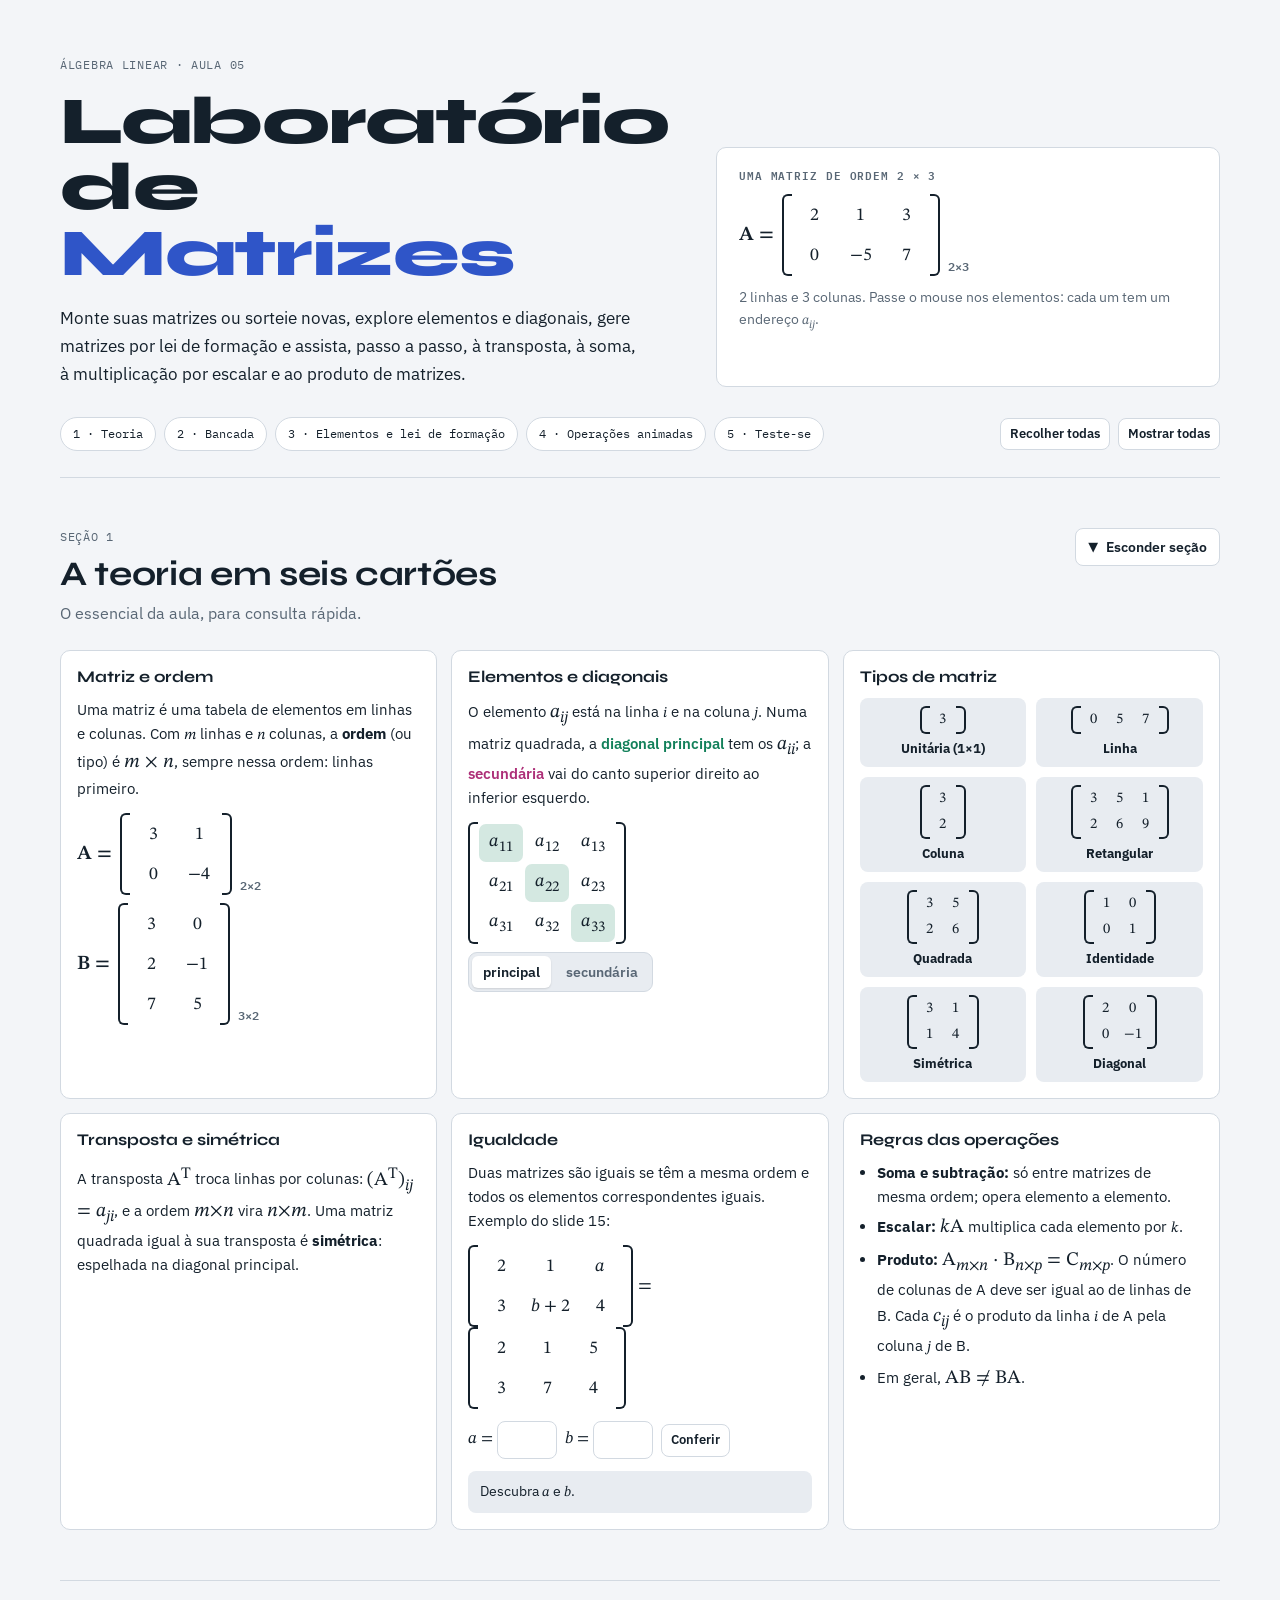
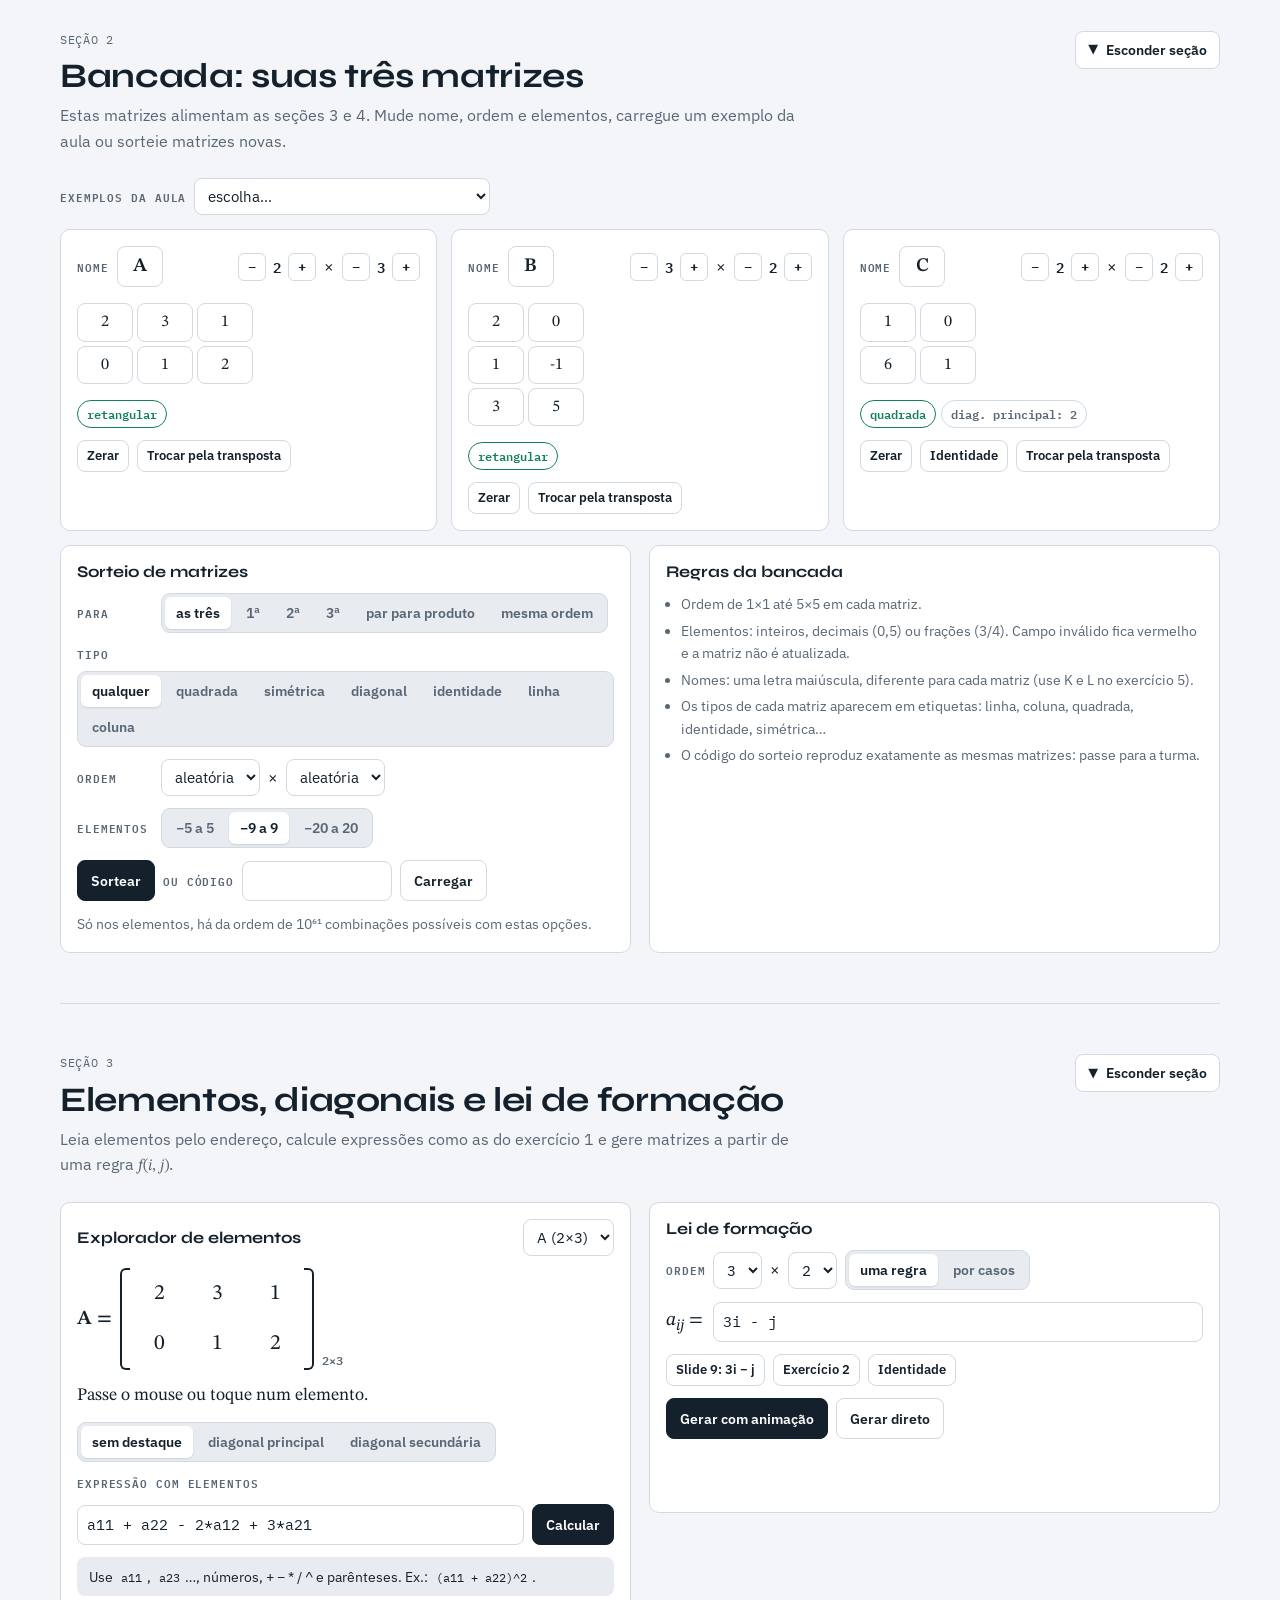
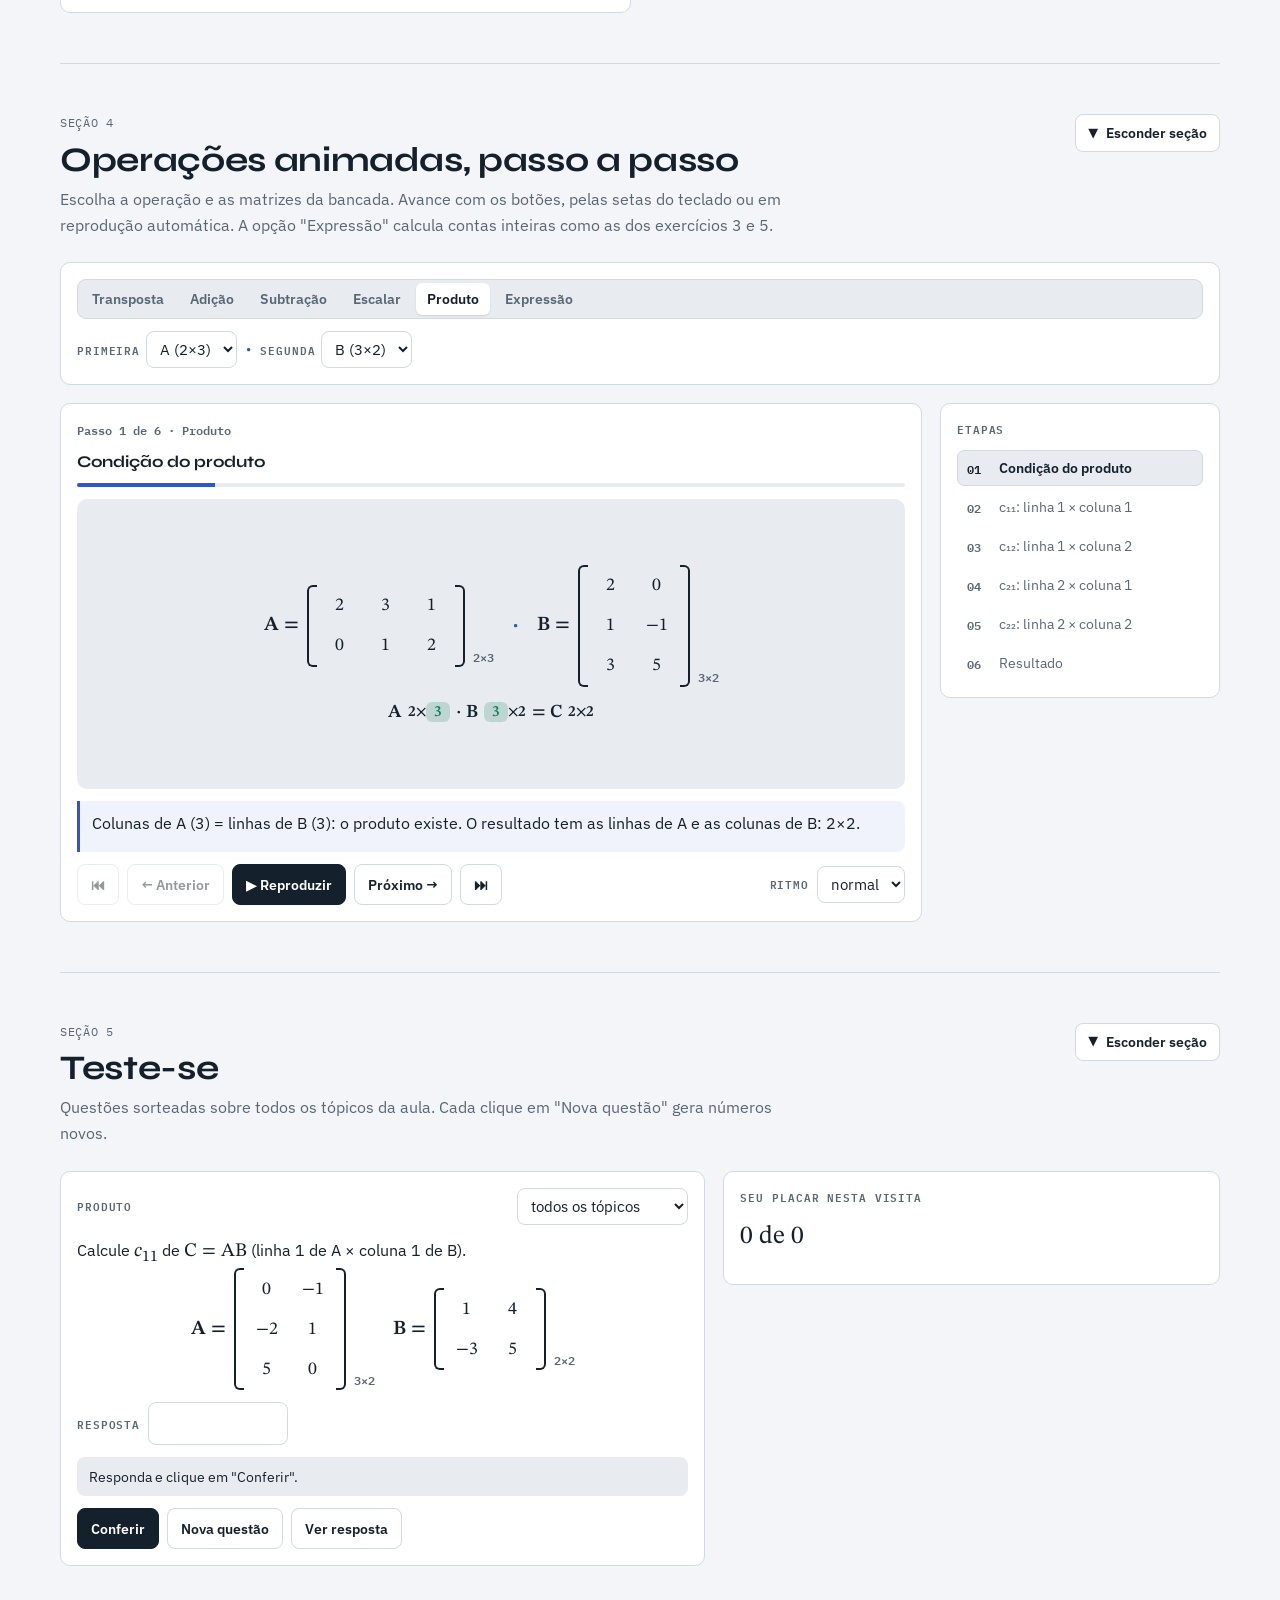
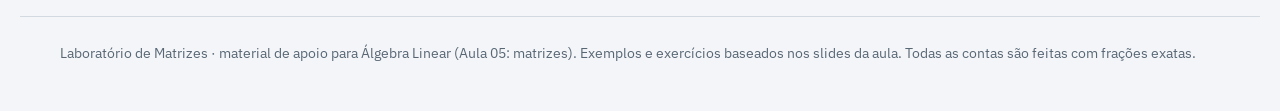
==== aula-05/index.html @ e68a9e95 "feat: add index for aula-05" ====
<!doctype html>
<html lang="pt-BR">
<head>
<meta charset="utf-8">
<meta name="viewport" content="width=device-width,initial-scale=1">
<title>Laboratório de Matrizes</title>
<link rel="preconnect" href="https://fonts.googleapis.com">
<link rel="preconnect" href="https://fonts.gstatic.com" crossorigin>
<link rel="stylesheet" href="https://fonts.googleapis.com/css2?family=Syne:wght@600;700;800&family=IBM+Plex+Sans:wght@400;500;600;700&family=IBM+Plex+Mono:wght@400;600&family=STIX+Two+Text:ital,wght@0,400;0,600;1,400;1,600&display=swap">
<style>
/* Layout: o mesmo caderno de álgebra do laboratório de sistemas lineares (mesma disciplina). Cada seção pode ser recolhida pelo botão no cabeçalho. */
:root{
  --bg:#F3F5F8; --surface:#FFFFFF; --sunk:#E8ECF1; --ink:#14202B; --muted:#596775; --line:#D2D9E1;
  --piv:#B86E00; --zero:#12805A; --op:#2F55C8; --sub:#AD2F78; --bad:#C3352B;
  --f-display:"Syne","Arial Black",system-ui,sans-serif;
  --f-body:"IBM Plex Sans",system-ui,-apple-system,"Segoe UI",Roboto,sans-serif;
  --f-mono:"IBM Plex Mono",ui-monospace,Menlo,Consolas,monospace;
  --f-math:"STIX Two Text","Cambria Math","Times New Roman",serif;
  --r:10px;
}
@media (prefers-color-scheme: dark){
  :root:not([data-theme="light"]){
    --bg:#0F141A; --surface:#161D25; --sunk:#0B1015; --ink:#E4EAF0; --muted:#93A1AF; --line:#2A3440;
    --piv:#F0A63A; --zero:#3FCB93; --op:#7D9BFF; --sub:#F07AC0; --bad:#FF7A6E; color-scheme:dark;
  }
}
:root[data-theme="dark"]{
  --bg:#0F141A; --surface:#161D25; --sunk:#0B1015; --ink:#E4EAF0; --muted:#93A1AF; --line:#2A3440;
  --piv:#F0A63A; --zero:#3FCB93; --op:#7D9BFF; --sub:#F07AC0; --bad:#FF7A6E; color-scheme:dark;
}
*{box-sizing:border-box}
[hidden]{display:none!important}
body{background:var(--bg);color:var(--ink);font:16px/1.6 var(--f-body);-webkit-font-smoothing:antialiased}
.wrap{max-width:1240px;margin-inline:auto;padding-inline:clamp(16px,4vw,40px)}
h1,h2,h3,h4{margin:0;text-wrap:balance}
p{margin:0}
code{font-family:var(--f-mono);font-size:.86em;background:var(--sunk);padding:1px 5px;border-radius:4px}
:focus-visible{outline:2px solid var(--op);outline-offset:2px}
.k-piv{color:var(--piv);font-weight:600} .k-zero{color:var(--zero);font-weight:600} .k-op{color:var(--op);font-weight:600} .k-sub{color:var(--sub);font-weight:600} .k-bad{color:var(--bad);font-weight:600}

/* ---------- Notação ---------- */
.m{font-family:var(--f-math);font-size:1.2rem;line-height:1.5}
.m i,i.v{font-family:var(--f-math);font-style:italic}
.fr{display:inline-flex;flex-direction:column;vertical-align:middle;text-align:center;font-size:.78em;line-height:1.08;margin:0 .08em}
.fr>span:first-child{border-bottom:1px solid currentColor;padding:0 .18em}
.mx{display:inline-flex;align-items:center;gap:8px;vertical-align:middle}
.mx .nm{font:600 1.25rem var(--f-math)}
.mxw{position:relative;display:inline-block;padding:0 9px}
.mxw::before,.mxw::after{content:"";position:absolute;top:0;bottom:0;width:8px;border:2px solid currentColor}
.mxw::before{left:0;border-right:0;border-radius:6px 0 0 6px}
.mxw::after{right:0;border-left:0;border-radius:0 6px 6px 0}
.mt{border-collapse:separate;border-spacing:2px;font-family:var(--f-math);font-size:1.12rem}
.mt td{min-width:44px;height:38px;text-align:center;padding:2px 6px;border-radius:7px;font-variant-numeric:tabular-nums;transition:background .25s,box-shadow .25s,color .25s}
.mt td.e{color:transparent}
.mt td.hlr{background:color-mix(in srgb,var(--op) 16%,transparent)}
.mt td.hlc{background:color-mix(in srgb,var(--sub) 16%,transparent)}
.mt td.hlx{box-shadow:inset 0 0 0 2px var(--piv);color:var(--piv);font-weight:600}
.mt td.dp{background:color-mix(in srgb,var(--zero) 18%,transparent)}
.mt td.ds{background:color-mix(in srgb,var(--sub) 16%,transparent)}
.mt td.new{animation:pop .55s cubic-bezier(.3,1.5,.5,1) both;animation-delay:var(--d,0ms)}
.mt td.pending{opacity:0}
.mt td .cx{display:block;font-size:.62em;color:var(--muted);line-height:1.1;white-space:nowrap}
.ord{font:600 .78rem var(--f-mono);color:var(--muted);align-self:flex-end}
@keyframes pop{from{opacity:0;transform:scale(.4)}}
.ghost{position:absolute;z-index:20;display:flex;align-items:center;justify-content:center;font-family:var(--f-math);font-size:1.12rem;background:var(--piv);color:#fff;border-radius:7px;pointer-events:none;box-shadow:0 6px 16px rgb(0 0 0 / .2)}

/* ---------- Cabeçalho ---------- */
.hero{display:grid;grid-template-columns:minmax(0,1.2fr) minmax(0,1fr);gap:clamp(20px,4vw,56px);padding-block:clamp(28px,5vw,56px) 20px;align-items:end}
.eyebrow{font-family:var(--f-mono);font-size:.74rem;letter-spacing:.06em;text-transform:uppercase;color:var(--muted);margin-bottom:14px}
h1{font-family:var(--f-display);font-weight:800;font-size:clamp(2.2rem,5.6vw,4.2rem);line-height:.98;letter-spacing:-.02em}
h1 span{color:var(--op)}
.lead{font-size:1.08rem;max-width:58ch;margin-top:18px}
.hero-box{background:var(--surface);border:1px solid var(--line);border-radius:var(--r);padding:18px 22px;display:grid;gap:10px;justify-items:start}
.hero-box small{color:var(--muted);font-size:.86rem}
nav.toc{display:flex;flex-wrap:wrap;gap:8px;padding-block:10px 26px;align-items:center}
nav.toc a{font-family:var(--f-mono);font-size:.76rem;color:var(--ink);text-decoration:none;padding:6px 12px;border:1px solid var(--line);border-radius:999px;background:var(--surface)}
nav.toc a:hover{border-color:var(--ink)}
nav.toc .sp{flex:1}

/* ---------- Seções colapsáveis ---------- */
section{padding-block:clamp(28px,4.5vw,50px);border-top:1px solid var(--line)}
.sec-top{display:flex;gap:16px;align-items:flex-start;justify-content:space-between;flex-wrap:wrap}
.sec-head{display:grid;gap:8px;max-width:74ch}
.sec-head .num{font-family:var(--f-mono);font-size:.74rem;color:var(--muted);letter-spacing:.06em}
h2{font-family:var(--f-display);font-weight:700;font-size:clamp(1.45rem,3vw,2.15rem);line-height:1.1;letter-spacing:-.01em}
.sec-head p{color:var(--muted)}
.collapse{display:inline-flex;align-items:center;gap:8px;font-size:.86rem;font-weight:600;padding:7px 12px;border-radius:8px;border:1px solid var(--line);background:var(--surface);cursor:pointer;white-space:nowrap}
.collapse:hover{border-color:var(--ink)}
.collapse .chev{display:inline-block;transition:transform .25s;font-size:.8rem}
section.closed .collapse .chev{transform:rotate(-90deg)}
section.closed{padding-block:18px}
section.closed .sec-head p{display:none}
.sec-body{margin-top:24px}
section.closed .sec-body{display:none}

.card{background:var(--surface);border:1px solid var(--line);border-radius:var(--r);padding:16px;display:flex;flex-direction:column;gap:12px;min-width:0}
.card h3{font:700 1.02rem var(--f-display)}
.lbl{font-family:var(--f-mono);font-size:.7rem;font-weight:600;letter-spacing:.08em;text-transform:uppercase;color:var(--muted)}
.hint{font-size:.88rem;color:var(--muted)}
.row{display:flex;flex-wrap:wrap;gap:8px;align-items:center}
.row.spread{justify-content:space-between}

/* ---------- Controles ---------- */
button{font:inherit;color:inherit}
.btn{display:inline-flex;align-items:center;justify-content:center;gap:8px;font-weight:600;font-size:.9rem;padding:8px 13px;border-radius:8px;border:1px solid var(--line);background:var(--surface);color:var(--ink);cursor:pointer;transition:border-color .15s,background .15s,transform .1s}
.btn:hover{border-color:var(--ink)}
.btn:active{transform:translateY(1px)}
.btn[disabled]{opacity:.45;cursor:not-allowed}
.btn-primary{background:var(--ink);color:var(--surface);border-color:var(--ink)}
.btn-primary:hover{background:var(--op);border-color:var(--op)}
.btn.sm{font-size:.8rem;padding:5px 9px}
.seg{display:inline-flex;flex-wrap:wrap;gap:4px;padding:3px;border:1px solid var(--line);border-radius:9px;background:var(--sunk)}
.seg button{font-size:.86rem;font-weight:600;padding:5px 11px;border:0;border-radius:6px;background:transparent;cursor:pointer;color:var(--muted)}
.seg button[aria-pressed="true"]{background:var(--surface);color:var(--ink);box-shadow:0 1px 2px rgb(0 0 0 / .12)}
select,input[type=text]{font:inherit;font-size:.92rem;padding:7px 9px;border-radius:8px;border:1px solid var(--line);background:var(--surface);color:var(--ink);min-width:0}
.bad-input{border-color:var(--bad)!important;background:color-mix(in srgb,var(--bad) 10%,var(--surface))!important}
.msg{font-size:.9rem;padding:8px 12px;border-radius:8px;background:var(--sunk)}
.msg.ok{background:color-mix(in srgb,var(--zero) 13%,transparent)} .msg.ok b{color:var(--zero)}
.msg.bad{background:color-mix(in srgb,var(--bad) 11%,transparent)} .msg.bad b{color:var(--bad)}
.chips{display:flex;flex-wrap:wrap;gap:5px}
.chip{font:600 .72rem var(--f-mono);padding:3px 9px;border-radius:999px;border:1.3px solid var(--line);color:var(--muted)}
.chip.on{border-color:var(--zero);color:var(--zero)}

/* ---------- Teoria ---------- */
.theory{display:grid;grid-template-columns:repeat(auto-fit,minmax(min(100%,280px),1fr));gap:14px}
.theory .card p,.theory li{font-size:.94rem}
.theory ul{margin:0;padding-left:1.1em;display:grid;gap:4px}
.gallery{display:grid;grid-template-columns:repeat(auto-fit,minmax(min(100%,150px),1fr));gap:10px}
.gallery div{background:var(--sunk);border-radius:8px;padding:8px 10px;display:grid;gap:4px;justify-items:center;text-align:center;font-size:.82rem}
.gallery .mt{font-size:.92rem}.gallery .mt td{min-width:24px;height:24px;padding:0 4px}

/* ---------- Bancada ---------- */
.slots{display:grid;grid-template-columns:repeat(auto-fit,minmax(min(100%,330px),1fr));gap:14px}
.slot .nmin{width:46px;text-align:center;font:600 1.2rem var(--f-math)}
.stepper{display:inline-flex;align-items:center;gap:2px;font:600 .9rem var(--f-mono)}
.stepper button{width:28px;height:28px;border-radius:6px;border:1px solid var(--line);background:var(--surface);cursor:pointer;font-weight:700}
.stepper span{min-width:18px;text-align:center}
.gin{display:grid;gap:4px;overflow-x:auto;padding:4px 0;justify-content:start}
.gin input{width:56px;text-align:center;font-family:var(--f-math);font-size:1.02rem;padding:5px 3px}
.gen{display:grid;grid-template-columns:minmax(0,1fr) minmax(0,1fr);gap:18px;margin-top:14px}

/* ---------- Palco ---------- */
.player{display:grid;grid-template-columns:minmax(0,1fr) 280px;gap:18px;align-items:start}
.pstage{position:relative;min-height:290px;padding:18px;border-radius:10px;background:var(--sunk);overflow-x:auto;display:flex;flex-direction:column;gap:14px;justify-content:center;align-items:center}
.pstage>*{max-width:100%}
.prow{display:flex;flex-wrap:wrap;gap:12px 18px;align-items:center;justify-content:center}
.opsym{font:600 1.5rem var(--f-math);color:var(--op)}
.formula{font-family:var(--f-math);font-size:1.15rem;text-align:center}
.formula .tm{display:inline-block;animation:ain .45s both;animation-delay:var(--d,0ms)}
.pnote{font-size:.98rem;padding:10px 12px;border-left:3px solid var(--op);background:color-mix(in srgb,var(--op) 7%,transparent);border-radius:0 8px 8px 0;min-height:3.2em}
.ptitle{font:700 1.2rem var(--f-display)}
.pcount{font:600 .76rem var(--f-mono);color:var(--muted)}
.progress{height:4px;background:var(--sunk);border-radius:2px;overflow:hidden}
.progress i{display:block;height:100%;width:0;background:var(--op);transition:width .3s}
.steps{list-style:none;margin:0;padding:0;display:grid;gap:3px;max-height:520px;overflow-y:auto}
.steps button{width:100%;text-align:left;font-size:.86rem;padding:6px 9px;border-radius:7px;border:1px solid transparent;background:transparent;cursor:pointer;display:grid;grid-template-columns:26px 1fr;gap:6px;color:var(--muted)}
.steps button:hover{border-color:var(--line)}
.steps button[aria-current="step"]{background:var(--sunk);color:var(--ink);border-color:var(--line);font-weight:600}
.steps button.done{color:var(--ink)}
.steps .n{font:600 .72rem var(--f-mono);padding-top:2px}
.a{animation:ain .55s cubic-bezier(.2,.7,.2,1) both;animation-delay:calc(var(--i,0)*140ms)}
@keyframes ain{from{opacity:0;transform:translateY(10px)}}
.cond{display:flex;align-items:center;gap:6px;font:600 1.15rem var(--f-math)}
.cond .d{padding:2px 8px;border-radius:6px}
.cond .d.ok{background:color-mix(in srgb,var(--zero) 20%,transparent);color:var(--zero)}
.cond .d.no{background:color-mix(in srgb,var(--bad) 18%,transparent);color:var(--bad)}
.oprow{display:flex;flex-wrap:wrap;gap:8px;align-items:center}

/* ---------- Explorador ---------- */
.explore{display:grid;grid-template-columns:minmax(0,1fr) minmax(0,1fr);gap:18px;align-items:start}
.bigm .mt{font-size:1.35rem}
.bigm .mt td{min-width:56px;height:48px;cursor:default}
.readout{font-family:var(--f-math);font-size:1.1rem;min-height:1.6em}
.lawrow{display:grid;grid-template-columns:auto minmax(0,1fr);gap:6px 10px;align-items:center}
.lawrow input{font-family:var(--f-mono)}

/* ---------- Teste ---------- */
.quiz{display:grid;grid-template-columns:minmax(0,1.3fr) minmax(0,1fr);gap:18px;align-items:start}
.qbox{font-size:1rem;display:grid;gap:12px}
.qbox input{width:140px;font-family:var(--f-math);font-size:1.05rem;text-align:center}
footer{border-top:1px solid var(--line);padding-block:26px 46px;color:var(--muted);font-size:.85rem}

@media (max-width:1000px){ .player,.explore,.quiz,.gen{grid-template-columns:minmax(0,1fr)} .steps{max-height:none} }
@media (max-width:720px){ .hero{grid-template-columns:minmax(0,1fr)} }
@media (prefers-reduced-motion: reduce){ *{transition:none!important;animation:none!important} }
</style>
</head>
<body style="margin:0">

<header class="wrap hero">
  <div>
    <div class="eyebrow">Álgebra Linear · Aula 05</div>
    <h1>Laboratório de <span>Matrizes</span></h1>
    <p class="lead">Monte suas matrizes ou sorteie novas, explore elementos e diagonais, gere matrizes por lei de formação e assista, passo a passo, à transposta, à soma, à multiplicação por escalar e ao produto de matrizes.</p>
  </div>
  <div class="hero-box">
    <span class="lbl">Uma matriz de ordem 2 × 3</span>
    <div id="hero-m"></div>
    <small>2 linhas e 3 colunas. Passe o mouse nos elementos: cada um tem um endereço <i class="v">a<sub>ij</sub></i>.</small>
    <div class="m" id="hero-read" style="font-size:1rem;min-height:1.5em"></div>
  </div>
</header>
<div class="wrap">
  <nav class="toc" aria-label="Seções">
    <a href="#teoria">1 · Teoria</a>
    <a href="#bancada">2 · Bancada</a>
    <a href="#explorar">3 · Elementos e lei de formação</a>
    <a href="#operacoes">4 · Operações animadas</a>
    <a href="#teste">5 · Teste-se</a>
    <span class="sp"></span>
    <button class="btn sm" id="all-close" type="button">Recolher todas</button>
    <button class="btn sm" id="all-open" type="button">Mostrar todas</button>
  </nav>
</div>

<main class="wrap">
<!-- ================= 1. TEORIA ================= -->
<section id="teoria" data-sec>
  <div class="sec-top">
    <div class="sec-head"><span class="num">SEÇÃO 1</span><h2>A teoria em seis cartões</h2><p>O essencial da aula, para consulta rápida.</p></div>
    <button class="collapse" type="button" aria-expanded="true"><span class="chev">▼</span><span class="ct">Esconder seção</span></button>
  </div>
  <div class="sec-body">
    <div class="theory">
      <div class="card">
        <h3>Matriz e ordem</h3>
        <p>Uma matriz é uma tabela de elementos em linhas e colunas. Com <i class="v">m</i> linhas e <i class="v">n</i> colunas, a <b>ordem</b> (ou tipo) é <span class="m"><i>m</i> × <i>n</i></span>, sempre nessa ordem: linhas primeiro.</p>
        <div class="row" id="th-order"></div>
      </div>
      <div class="card">
        <h3>Elementos e diagonais</h3>
        <p>O elemento <span class="m"><i>a<sub>ij</sub></i></span> está na linha <i class="v">i</i> e na coluna <i class="v">j</i>. Numa matriz quadrada, a <span class="k-zero">diagonal principal</span> tem os <span class="m"><i>a<sub>ii</sub></i></span>; a <span class="k-sub">secundária</span> vai do canto superior direito ao inferior esquerdo.</p>
        <div class="row"><div id="th-diag"></div><div class="seg" id="th-diag-seg"><button type="button" data-v="p" aria-pressed="true">principal</button><button type="button" data-v="s" aria-pressed="false">secundária</button></div></div>
      </div>
      <div class="card">
        <h3>Tipos de matriz</h3>
        <div class="gallery" id="th-gal"></div>
      </div>
      <div class="card">
        <h3>Transposta e simétrica</h3>
        <p>A transposta <span class="m">A<sup>T</sup></span> troca linhas por colunas: <span class="m">(A<sup>T</sup>)<sub><i>ij</i></sub> = <i>a<sub>ji</sub></i></span>, e a ordem <span class="m"><i>m</i>×<i>n</i></span> vira <span class="m"><i>n</i>×<i>m</i></span>. Uma matriz quadrada igual à sua transposta é <b>simétrica</b>: espelhada na diagonal principal.</p>
      </div>
      <div class="card">
        <h3>Igualdade</h3>
        <p>Duas matrizes são iguais se têm a mesma ordem e todos os elementos correspondentes iguais. Exemplo do slide 15:</p>
        <div class="m" id="th-eq"></div>
        <div class="row"><label class="m" style="font-size:1.05rem"><i>a</i> = <input type="text" id="eq-a" style="width:60px;text-align:center"></label><label class="m" style="font-size:1.05rem"><i>b</i> = <input type="text" id="eq-b" style="width:60px;text-align:center"></label><button class="btn sm" id="eq-check" type="button">Conferir</button></div>
        <div class="msg" id="eq-msg">Descubra <i class="v">a</i> e <i class="v">b</i>.</div>
      </div>
      <div class="card">
        <h3>Regras das operações</h3>
        <ul>
          <li><b>Soma e subtração:</b> só entre matrizes de mesma ordem; opera elemento a elemento.</li>
          <li><b>Escalar:</b> <span class="m"><i>k</i>A</span> multiplica cada elemento por <i class="v">k</i>.</li>
          <li><b>Produto:</b> <span class="m">A<sub><i>m</i>×<i>n</i></sub> · B<sub><i>n</i>×<i>p</i></sub> = C<sub><i>m</i>×<i>p</i></sub></span>. O número de colunas de A deve ser igual ao de linhas de B. Cada <span class="m"><i>c<sub>ij</sub></i></span> é o produto da linha <i class="v">i</i> de A pela coluna <i class="v">j</i> de B.</li>
          <li>Em geral, <span class="m">AB ≠ BA</span>.</li>
        </ul>
      </div>
    </div>
  </div>
</section>

<!-- ================= 2. BANCADA ================= -->
<section id="bancada" data-sec>
  <div class="sec-top">
    <div class="sec-head"><span class="num">SEÇÃO 2</span><h2>Bancada: suas três matrizes</h2><p>Estas matrizes alimentam as seções 3 e 4. Mude nome, ordem e elementos, carregue um exemplo da aula ou sorteie matrizes novas.</p></div>
    <button class="collapse" type="button" aria-expanded="true"><span class="chev">▼</span><span class="ct">Esconder seção</span></button>
  </div>
  <div class="sec-body">
    <div class="row" style="margin-bottom:14px"><label class="lbl" for="b-preset" style="margin:0">Exemplos da aula</label>
      <select id="b-preset">
        <option value="">escolha…</option>
        <option value="s17">Slide 17: adição</option>
        <option value="s21">Slide 21: multiplicação</option>
        <option value="s11">Slides 11–13: transpostas e simétrica</option>
        <option value="s19">Slide 19: multiplicação por escalar</option>
        <option value="e1">Exercício 1</option>
        <option value="e3">Exercício 3: A − Bᵀ − C</option>
        <option value="e4">Exercício 4: AB</option>
        <option value="e5">Exercício 5: KL − 2K + L</option>
      </select>
      <span class="hint" id="b-msg"></span>
    </div>
    <div class="slots" id="slots"></div>
    <div class="gen">
      <div class="card">
        <h3>Sorteio de matrizes</h3>
        <div class="row"><span class="lbl" style="min-width:76px">Para</span><div class="seg" id="g-tgt"><button type="button" data-v="T">as três</button><button type="button" data-v="1">1ª</button><button type="button" data-v="2">2ª</button><button type="button" data-v="3">3ª</button><button type="button" data-v="P">par para produto</button><button type="button" data-v="M">mesma ordem</button></div></div>
        <div class="row"><span class="lbl" style="min-width:76px">Tipo</span><div class="seg" id="g-type"><button type="button" data-v="q">qualquer</button><button type="button" data-v="k">quadrada</button><button type="button" data-v="s">simétrica</button><button type="button" data-v="d">diagonal</button><button type="button" data-v="i">identidade</button><button type="button" data-v="l">linha</button><button type="button" data-v="c">coluna</button></div></div>
        <div class="row"><span class="lbl" style="min-width:76px">Ordem</span>
          <select id="g-m" aria-label="linhas"><option value="r">aleatória</option><option>1</option><option>2</option><option>3</option><option>4</option><option>5</option></select> ×
          <select id="g-n" aria-label="colunas"><option value="r">aleatória</option><option>1</option><option>2</option><option>3</option><option>4</option><option>5</option></select>
          <span class="hint" id="g-ordhint"></span></div>
        <div class="row"><span class="lbl" style="min-width:76px">Elementos</span><div class="seg" id="g-r"><button type="button" data-v="a">−5 a 5</button><button type="button" data-v="b">−9 a 9</button><button type="button" data-v="c">−20 a 20</button></div></div>
        <div class="row"><button class="btn btn-primary" id="g-go" type="button">Sortear</button><span class="lbl" style="margin:0">ou código</span><input type="text" id="g-code" style="width:150px;font-family:var(--f-mono)" spellcheck="false" aria-label="Código"><button class="btn" id="g-load" type="button">Carregar</button></div>
        <p class="hint" id="g-count"></p>
      </div>
      <div class="card">
        <h3>Regras da bancada</h3>
        <ul class="hint" style="margin:0;padding-left:1.1em;display:grid;gap:4px">
          <li>Ordem de 1×1 até 5×5 em cada matriz.</li>
          <li>Elementos: inteiros, decimais (0,5) ou frações (3/4). Campo inválido fica vermelho e a matriz não é atualizada.</li>
          <li>Nomes: uma letra maiúscula, diferente para cada matriz (use K e L no exercício 5).</li>
          <li>Os tipos de cada matriz aparecem em etiquetas: linha, coluna, quadrada, identidade, simétrica…</li>
          <li>O código do sorteio reproduz exatamente as mesmas matrizes: passe para a turma.</li>
        </ul>
      </div>
    </div>
  </div>
</section>

<!-- ================= 3. EXPLORAR ================= -->
<section id="explorar" data-sec>
  <div class="sec-top">
    <div class="sec-head"><span class="num">SEÇÃO 3</span><h2>Elementos, diagonais e lei de formação</h2><p>Leia elementos pelo endereço, calcule expressões como as do exercício 1 e gere matrizes a partir de uma regra <span class="m" style="font-size:1rem"><i>f</i>(<i>i</i>, <i>j</i>)</span>.</p></div>
    <button class="collapse" type="button" aria-expanded="true"><span class="chev">▼</span><span class="ct">Esconder seção</span></button>
  </div>
  <div class="sec-body">
    <div class="explore">
      <div class="card">
        <div class="row spread"><h3>Explorador de elementos</h3><select id="x-pick" aria-label="Matriz"></select></div>
        <div class="bigm" id="x-mat"></div>
        <div class="readout" id="x-read">Passe o mouse ou toque num elemento.</div>
        <div class="row"><div class="seg" id="x-diag"><button type="button" data-v="0" aria-pressed="true">sem destaque</button><button type="button" data-v="p" aria-pressed="false">diagonal principal</button><button type="button" data-v="s" aria-pressed="false">diagonal secundária</button></div></div>
        <span class="lbl">Expressão com elementos</span>
        <div class="row"><input type="text" id="x-expr" value="a11 + a22 - 2*a12 + 3*a21" style="flex:1;font-family:var(--f-mono)" spellcheck="false" aria-label="Expressão"><button class="btn btn-primary" id="x-go" type="button">Calcular</button></div>
        <div class="msg" id="x-out">Use <code>a11</code>, <code>a23</code>…, números, + − * / ^ e parênteses. Ex.: <code>(a11 + a22)^2</code>.</div>
      </div>
      <div class="card">
        <h3>Lei de formação</h3>
        <div class="row"><span class="lbl">Ordem</span><select id="lf-m" aria-label="linhas"><option>1</option><option>2</option><option selected>3</option><option>4</option><option>5</option></select> × <select id="lf-n" aria-label="colunas"><option>1</option><option selected>2</option><option>3</option><option>4</option><option>5</option></select>
          <div class="seg" id="lf-mode"><button type="button" data-v="1" aria-pressed="true">uma regra</button><button type="button" data-v="3" aria-pressed="false">por casos</button></div></div>
        <div class="lawrow" id="lf-one"><span class="m"><i>a<sub>ij</sub></i> =</span><input type="text" id="lf-f" value="3i - j" spellcheck="false" aria-label="fórmula"></div>
        <div class="lawrow" id="lf-three" hidden>
          <span class="m">se <i>i</i> &lt; <i>j</i>:</span><input type="text" id="lf-lt" value="i*j" spellcheck="false" aria-label="fórmula para i menor que j">
          <span class="m">se <i>i</i> = <i>j</i>:</span><input type="text" id="lf-eq" value="i + j" spellcheck="false" aria-label="fórmula para i igual a j">
          <span class="m">se <i>i</i> &gt; <i>j</i>:</span><input type="text" id="lf-gt" value="i*j" spellcheck="false" aria-label="fórmula para i maior que j">
        </div>
        <div class="row"><button class="btn sm" type="button" data-lfp="s9">Slide 9: 3i − j</button><button class="btn sm" type="button" data-lfp="e2">Exercício 2</button><button class="btn sm" type="button" data-lfp="id">Identidade</button></div>
        <div class="row"><button class="btn btn-primary" id="lf-anim" type="button">Gerar com animação</button><button class="btn" id="lf-fast" type="button">Gerar direto</button></div>
        <div class="formula" id="lf-calc" style="min-height:1.8em"></div>
        <div id="lf-mat" style="display:flex;justify-content:center"></div>
        <div class="row" id="lf-send" hidden><span class="lbl">Copiar para</span></div>
        <div class="msg" id="lf-msg" hidden></div>
      </div>
    </div>
  </div>
</section>

<!-- ================= 4. OPERAÇÕES ================= -->
<section id="operacoes" data-sec>
  <div class="sec-top">
    <div class="sec-head"><span class="num">SEÇÃO 4</span><h2>Operações animadas, passo a passo</h2><p>Escolha a operação e as matrizes da bancada. Avance com os botões, pelas setas do teclado ou em reprodução automática. A opção "Expressão" calcula contas inteiras como as dos exercícios 3 e 5.</p></div>
    <button class="collapse" type="button" aria-expanded="true"><span class="chev">▼</span><span class="ct">Esconder seção</span></button>
  </div>
  <div class="sec-body">
    <div class="card" style="margin-bottom:18px">
      <div class="seg" id="o-op">
        <button type="button" data-v="T">Transposta</button>
        <button type="button" data-v="+">Adição</button>
        <button type="button" data-v="-">Subtração</button>
        <button type="button" data-v="k">Escalar</button>
        <button type="button" data-v="*">Produto</button>
        <button type="button" data-v="E">Expressão</button>
      </div>
      <div class="row" id="o-args"></div>
    </div>
    <div class="player">
      <div class="card">
        <div class="row spread"><span class="pcount" id="p-count"></span></div>
        <h3 class="ptitle" id="p-title"></h3>
        <div class="progress"><i id="p-prog"></i></div>
        <div class="pstage" id="p-body" aria-live="polite"></div>
        <p class="pnote" id="p-note"></p>
        <div class="row spread">
          <div class="row">
            <button class="btn" id="p-first" type="button" aria-label="Primeiro passo">⏮</button>
            <button class="btn" id="p-prev" type="button">← Anterior</button>
            <button class="btn btn-primary" id="p-play" type="button">▶ Reproduzir</button>
            <button class="btn" id="p-next" type="button">Próximo →</button>
            <button class="btn" id="p-last" type="button" aria-label="Último passo">⏭</button>
          </div>
          <div class="row"><label class="lbl" for="p-speed" style="margin:0">Ritmo</label><select id="p-speed"><option value="6000">calmo</option><option value="3800" selected>normal</option><option value="2200">rápido</option></select></div>
        </div>
      </div>
      <div class="card">
        <span class="lbl">Etapas</span>
        <ol class="steps" id="p-list"></ol>
      </div>
    </div>
  </div>
</section>

<!-- ================= 5. TESTE ================= -->
<section id="teste" data-sec>
  <div class="sec-top">
    <div class="sec-head"><span class="num">SEÇÃO 5</span><h2>Teste-se</h2><p>Questões sorteadas sobre todos os tópicos da aula. Cada clique em "Nova questão" gera números novos.</p></div>
    <button class="collapse" type="button" aria-expanded="true"><span class="chev">▼</span><span class="ct">Esconder seção</span></button>
  </div>
  <div class="sec-body">
    <div class="quiz">
      <div class="card">
        <div class="row spread"><span class="lbl" id="q-kind"></span><select id="q-topic" aria-label="Tópico"><option value="">todos os tópicos</option></select></div>
        <div class="qbox" id="q-box"></div>
        <div class="msg" id="q-msg" aria-live="polite">Responda e clique em "Conferir".</div>
        <div class="row"><button class="btn btn-primary" id="q-check" type="button">Conferir</button><button class="btn" id="q-new" type="button">Nova questão</button><button class="btn" id="q-show" type="button">Ver resposta</button></div>
      </div>
      <div class="card">
        <span class="lbl">Seu placar nesta visita</span>
        <p class="m" id="q-score" style="font-size:1.6rem">0 de 0</p>
        <div id="q-topics" class="hint"></div>
      </div>
    </div>
  </div>
</section>
</main>
<footer class="wrap">Laboratório de Matrizes · material de apoio para Álgebra Linear (Aula 05: matrizes). Exemplos e exercícios baseados nos slides da aula. Todas as contas são feitas com frações exatas.</footer>

<script>
(() => {
'use strict';
const $ = (s, r = document) => r.querySelector(s);
const $$ = (s, r = document) => [...r.querySelectorAll(s)];
const reduce = matchMedia('(prefers-reduced-motion: reduce)').matches;
const esc = s => String(s).replace(/[&<>"]/g, c => ({ '&':'&amp;', '<':'&lt;', '>':'&gt;', '"':'&quot;' }[c]));
const SUBD = '₀₁₂₃₄₅₆₇₈₉';
const sub = n => String(n).split('').map(d => SUBD[d]).join('');

/* ================= Frações exatas ================= */
const gcd = (a, b) => { a = a < 0n ? -a : a; b = b < 0n ? -b : b; while (b) [a, b] = [b, a % b]; return a; };
class Q {
  constructor(n, d = 1n){ n = BigInt(n); d = BigInt(d); if (d === 0n) throw new Error('Divisão por zero.'); if (d < 0n){ n = -n; d = -d; } const g = gcd(n, d) || 1n; this.n = n/g; this.d = d/g; }
  static of(x){ return x instanceof Q ? x : new Q(x); }
  add(b){ b = Q.of(b); return new Q(this.n*b.d + b.n*this.d, this.d*b.d); }
  sub(b){ b = Q.of(b); return new Q(this.n*b.d - b.n*this.d, this.d*b.d); }
  mul(b){ b = Q.of(b); return new Q(this.n*b.n, this.d*b.d); }
  div(b){ b = Q.of(b); return new Q(this.n*b.d, this.d*b.n); }
  neg(){ return new Q(-this.n, this.d); }
  abs(){ return new Q(this.n < 0n ? -this.n : this.n, this.d); }
  pow(k){ let r = new Q(1), b = this; let e = k < 0 ? -k : k; while (e--) r = r.mul(b); return k < 0 ? new Q(1).div(r) : r; }
  get z(){ return this.n === 0n; } get one(){ return this.n === 1n && this.d === 1n; }
  get isInt(){ return this.d === 1n; } get neg_(){ return this.n < 0n; }
  eq(b){ b = Q.of(b); return this.n === b.n && this.d === b.d; }
  str(){ const a = this.n < 0n ? -this.n : this.n; return (this.n < 0n ? '−' : '') + a + (this.d === 1n ? '' : '/' + this.d); }
  plain(){ return this.str().replace('−', '-'); }
}
const Q0 = new Q(0), Q1 = new Q(1);
function parseQ(s){
  s = String(s).trim().replace(/[−–]/g, '-').replace(/,/g, '.').replace(/\s+/g, '');
  if (!s) return null;
  const dec = t => { const m = /^([+-]?)(\d*)(?:\.(\d+))?$/.exec(t); if (!m || (!m[2] && !m[3])) return null; const fr = m[3] || ''; const q = new Q(BigInt((m[2] || '0') + fr), 10n ** BigInt(fr.length)); return m[1] === '-' ? q.neg() : q; };
  if (s.includes('/')){ const p = s.split('/'); if (p.length !== 2) return null; const x = dec(p[0]), y = dec(p[1]); if (!x || !y || y.z) return null; return x.div(y); }
  return dec(s);
}
function qH(q, o = {}){
  const neg = q.n < 0n, a = neg ? -q.n : q.n;
  const core = q.d === 1n ? `${a}` : `<span class="fr"><span>${a}</span><span>${q.d}</span></span>`;
  const s = (neg ? '−' : '') + core;
  return o.paren && neg ? `(${s})` : s;
}

/* ================= Matrizes ================= */
const mk = (m, n, f) => Array.from({ length:m }, (_, i) => Array.from({ length:n }, (_, j) => f(i, j)));
const dims = M => [M.length, M[0].length];
const T = M => mk(M[0].length, M.length, (i, j) => M[j][i]);
const add = (A, B) => mk(A.length, A[0].length, (i, j) => A[i][j].add(B[i][j]));
const subM = (A, B) => mk(A.length, A[0].length, (i, j) => A[i][j].sub(B[i][j]));
const scal = (k, A) => mk(A.length, A[0].length, (i, j) => k.mul(A[i][j]));
const prod = (A, B) => mk(A.length, B[0].length, (i, j) => A[i].reduce((s, a, k) => s.add(a.mul(B[k][j])), Q0));
const eqM = (A, B) => A.length === B.length && A[0].length === B[0].length && A.every((r, i) => r.every((v, j) => v.eq(B[i][j])));
const ordH = M => `${M.length}×${M[0].length}`;
function classify(M){
  const [m, n] = dims(M), out = [];
  if (m === 1 && n === 1) out.push('unitária');
  if (m === 1 && n > 1) out.push('linha');
  if (n === 1 && m > 1) out.push('coluna');
  if (m === n) out.push('quadrada'); else out.push('retangular');
  if (M.every(r => r.every(v => v.z))) out.push('nula');
  if (m === n && m > 1){
    const isDiag = M.every((r, i) => r.every((v, j) => i === j || v.z));
    const isId = isDiag && M.every((r, i) => r[i].one);
    if (isId) out.push('identidade'); else if (isDiag) out.push('diagonal');
    if (eqM(M, T(M))) out.push('simétrica');
  }
  return out;
}
// desenho de matriz: o.name, o.cls(i,j), o.id prefixo, o.cx(i,j) texto pequeno, o.hide(i,j), o.order
function mH(M, o = {}){
  const [m, n] = dims(M);
  let h = `<span class="mx">${o.name ? `<span class="nm">${o.name} =</span>` : ''}<span class="mxw"><table class="mt" ${o.id ? `data-m="${o.id}"` : ''}>`;
  for (let i = 0; i < m; i++){
    h += '<tr>';
    for (let j = 0; j < n; j++){
      const c = o.cls ? o.cls(i, j) || '' : '', hide = o.hide && o.hide(i, j);
      const cx = o.cx ? o.cx(i, j) : '';
      h += `<td class="${c}${hide ? ' pending' : ''}" data-r="${i}" data-c="${j}" style="--d:${o.delay ? o.delay(i, j) : 0}ms">${M[i][j] === null ? '' : `${cx ? `<span class="cx">${cx}</span>` : ''}${qH(M[i][j])}`}</td>`;
    }
    h += '</tr>';
  }
  return h + `</table></span>${o.order !== false ? `<span class="ord">${m}×${n}</span>` : ''}</span>`;
}
const blank = (m, n) => mk(m, n, () => null);

/* ================= Aritmética para leis e expressões ================= */
function tokenize(src, allowA){
  const s = src.replace(/[×·]/g, '*').replace(/[−–]/g, '-').replace(/,/g, '.');
  const re = allowA ? /\s*(\d+(?:\.\d+)?|a_?\d\d|[ij]|[()+\-*/^])/y : /\s*(\d+(?:\.\d+)?|[ij]|[()+\-*/^])/y;
  const out = []; let pos = 0;
  while (pos < s.length){
    if (/^\s*$/.test(s.slice(pos))) break;
    re.lastIndex = pos; const m = re.exec(s);
    if (!m) throw new Error(`Não entendi "${esc(s.slice(pos).trim().slice(0, 8))}". Use números, ${allowA ? 'a11, a12…' : 'i, j'}, + − * / ^ e parênteses.`);
    out.push(m[1]); pos = re.lastIndex;
  }
  if (!out.length) throw new Error('Expressão vazia.');
  return out;
}
function parseArith(src, allowA){
  const tk = tokenize(src, allowA); let p = 0;
  const peek = () => tk[p], eat = t => { if (tk[p] !== t) throw new Error(`Esperava "${t}".`); p++; };
  const isAtomStart = t => t !== undefined && (/^\d/.test(t) || /^a/.test(t) || t === 'i' || t === 'j' || t === '(');
  function expr(){ let n = term(); while (peek() === '+' || peek() === '-'){ const op = tk[p++]; n = { op, a:n, b:term() }; } return n; }
  function term(){ let n = unary(); for (;;){ if (peek() === '*' || peek() === '/'){ const op = tk[p++]; n = { op, a:n, b:unary() }; } else if (isAtomStart(peek())) n = { op:'*', a:n, b:unary(), imp:true }; else break; } return n; }
  function unary(){ if (peek() === '-'){ p++; return { op:'neg', a:unary() }; } if (peek() === '+'){ p++; return unary(); } return power(); }
  function power(){ const b = atom(); if (peek() === '^'){ p++; return { op:'^', a:b, b:unary() }; } return b; }
  function atom(){
    const t = tk[p++];
    if (t === undefined) throw new Error('A expressão terminou antes do esperado.');
    if (t === '('){ const e = expr(); eat(')'); return { op:'()', a:e }; }
    if (/^\d/.test(t)) return { op:'num', v:parseQ(t) };
    if (t === 'i' || t === 'j') return { op:'var', v:t };
    if (/^a/.test(t)){ const d = t.replace(/\D/g, ''); return { op:'el', i:+d[0], j:+d[1] }; }
    throw new Error(`"${esc(t)}" fora de lugar.`);
  }
  const ast = expr(); if (p < tk.length) throw new Error(`Sobrou "${esc(tk.slice(p).join(''))}" no fim.`);
  return ast;
}
function evalA(n, env){
  switch (n.op){
    case 'num': return n.v;
    case 'var': return new Q(env[n.v]);
    case 'el': { const M = env.M; if (!M[n.i - 1] || !M[n.i - 1][n.j - 1]) throw new Error(`a${n.i}${n.j} não existe nesta matriz de ordem ${ordH(M)}.`); return M[n.i - 1][n.j - 1]; }
    case '()': return evalA(n.a, env);
    case 'neg': return evalA(n.a, env).neg();
    case '+': return evalA(n.a, env).add(evalA(n.b, env));
    case '-': return evalA(n.a, env).sub(evalA(n.b, env));
    case '*': return evalA(n.a, env).mul(evalA(n.b, env));
    case '/': { const d = evalA(n.b, env); if (d.z) throw new Error('Divisão por zero.'); return evalA(n.a, env).div(d); }
    case '^': { const e = evalA(n.b, env); if (!e.isInt || e.abs().n > 12n) throw new Error('Use expoentes inteiros pequenos.'); return evalA(n.a, env).pow(Number(e.n)); }
  }
}
// escreve a expressão com valores substituídos
function showA(n, env, top = true){
  const wrapNeg = q => q.neg_ ? `(${qH(q)})` : qH(q);
  switch (n.op){
    case 'num': return qH(n.v);
    case 'var': return String(env[n.v]);
    case 'el': return env.M ? `<span class="tm" style="--d:${(env.k = (env.k || 0) + 1)*120}ms">${wrapNeg(evalA(n, env))}</span>` : `<i>a</i><sub>${n.i}${n.j}</sub>`;
    case '()': return `(${showA(n.a, env, false)})`;
    case 'neg': return `−${showA(n.a, env, false)}`;
    case '^': return `${showA(n.a, env, false)}<sup>${showA(n.b, env, false)}</sup>`;
    case '*': return `${showA(n.a, env, false)}·${showA(n.b, env, false)}`;
    default: return `${showA(n.a, env, false)} ${n.op === '-' ? '−' : n.op === '/' ? '÷' : '+'} ${showA(n.b, env, false)}`;
  }
}
const showSym = n => showA(n, {}, true);

/* ================= Gerador reproduzível ================= */
function mulberry32(a){ return function(){ a |= 0; a = a + 0x6D2B79F5 | 0; let t = Math.imul(a ^ (a >>> 15), 1 | a); t = t + Math.imul(t ^ (t >>> 7), 61 | t) ^ t; return ((t ^ (t >>> 14)) >>> 0) / 4294967296; }; }
function hashStr(s){ let h = 2166136261; for (const ch of s){ h ^= ch.charCodeAt(0); h = Math.imul(h, 16777619); } return h >>> 0; }
const B32 = 'ABCDEFGHJKLMNPQRSTUVWXYZ23456789';
const newSeed = () => Array.from({ length:6 }, () => B32[Math.floor(Math.random()*B32.length)]).join('');
const RANGE = { a:5, b:9, c:20 };
const encode = o => `${o.tgt}${o.type}${o.m}${o.n}${o.r}-${o.seed}`;
function decode(c){
  const m = /^([T123PM])([qksdilc])([1-5r])([1-5r])([abc])-([A-Z0-9]{3,12})$/.exec(String(c).trim());
  return m ? { tgt:m[1], type:m[2], m:m[3], n:m[4], r:m[5], seed:m[6] } : null;
}
function genMatrix(rnd, type, mm, nn, R){
  const ri = (lo, hi) => lo + Math.floor(rnd()*(hi - lo + 1));
  let m = mm === 'r' ? ri(1, 4) : +mm, n = nn === 'r' ? ri(1, 4) : +nn;
  if (type === 'l'){ m = 1; if (n < 2) n = nn === 'r' ? ri(2, 5) : Math.max(2, n); }
  if (type === 'c'){ n = 1; if (m < 2) m = mm === 'r' ? ri(2, 5) : Math.max(2, m); }
  if ('ksdi'.includes(type)){ const s = mm !== 'r' ? +mm : nn !== 'r' ? +nn : ri(2, 4); m = n = Math.max(type === 'k' ? 1 : 2, s); }
  const v = () => new Q(ri(-R, R));
  if (type === 'i') return mk(m, n, (i, j) => i === j ? Q1 : Q0);
  if (type === 'd') return mk(m, n, (i, j) => i === j ? new Q(ri(1, R)*(rnd() < .3 ? -1 : 1)) : Q0);
  if (type === 's'){ const M = mk(m, n, () => null); for (let i = 0; i < m; i++) for (let j = i; j < n; j++){ M[i][j] = v(); M[j][i] = M[i][j]; } return M; }
  return mk(m, n, v);
}
function generate(o){
  const rnd = mulberry32(hashStr(encode(o))), R = RANGE[o.r], ri = (lo, hi) => lo + Math.floor(rnd()*(hi - lo + 1));
  if (o.tgt === 'P'){
    const m = o.m === 'r' ? ri(1, 4) : +o.m, n = o.n === 'r' ? ri(1, 4) : +o.n, p = ri(1, 4);
    return { 0:genMatrix(rnd, 'q', String(m), String(n), R), 1:genMatrix(rnd, 'q', String(n), String(p), R) };
  }
  if (o.tgt === 'M'){
    const m = o.m === 'r' ? ri(1, 4) : +o.m, n = o.n === 'r' ? ri(1, 4) : +o.n;
    return { 0:genMatrix(rnd, o.type, String(m), String(n), R), 1:genMatrix(rnd, o.type, String(m), String(n), R), 2:genMatrix(rnd, o.type, String(m), String(n), R) };
  }
  if (o.tgt === 'T') return { 0:genMatrix(rnd, o.type, o.m, o.n, R), 1:genMatrix(rnd, o.type, o.m, o.n, R), 2:genMatrix(rnd, o.type, o.m, o.n, R) };
  return { [+o.tgt - 1]:genMatrix(rnd, o.type, o.m, o.n, R) };
}

/* ================= Seções colapsáveis ================= */
const SKEY = 'lab-matrizes-secoes';
let closedSet = new Set(); try { closedSet = new Set(JSON.parse(localStorage.getItem(SKEY) || '[]')); } catch (_) {}
function setSec(sec, open){
  sec.classList.toggle('closed', !open);
  const b = sec.querySelector('.collapse'); b.setAttribute('aria-expanded', String(open)); b.querySelector('.ct').textContent = open ? 'Esconder seção' : 'Mostrar seção';
  if (open) closedSet.delete(sec.id); else closedSet.add(sec.id);
  try { localStorage.setItem(SKEY, JSON.stringify([...closedSet])); } catch (_) {}
}
$$('[data-sec]').forEach(sec => {
  sec.querySelector('.collapse').addEventListener('click', () => setSec(sec, sec.classList.contains('closed')));
  if (closedSet.has(sec.id)) setSec(sec, false);
});
$('#all-close').addEventListener('click', () => $$('[data-sec]').forEach(s => setSec(s, false)));
$('#all-open').addEventListener('click', () => $$('[data-sec]').forEach(s => setSec(s, true)));
$$('nav.toc a').forEach(a => a.addEventListener('click', () => { const s = document.querySelector(a.getAttribute('href')); if (s && s.classList.contains('closed')) setSec(s, true); }));

/* ================= Seção 1: teoria ================= */
const QM = rows => rows.map(r => r.map(v => new Q(v)));
{
  const H = QM([[2, 1, 3], [0, -5, 7]]);
  $('#hero-m').innerHTML = mH(H, { name:'A', id:'hero' });
  $('#hero-m').addEventListener('mouseover', e => { const td = e.target.closest('td'); if (!td) return; const i = +td.dataset.r + 1, j = +td.dataset.c + 1; $('#hero-read').innerHTML = `<i>a</i><sub>${i}${j}</sub> = ${qH(H[i - 1][j - 1])} &nbsp;<span class="hint" style="font-family:var(--f-body)">(linha ${i}, coluna ${j})</span>`; });
  $('#th-order').innerHTML = mH(QM([[3, 1], [0, -4]]), { name:'A' }) + mH(QM([[3, 0], [2, -1], [7, 5]]), { name:'B' });
  const D = mk(3, 3, (i, j) => null);
  const dg = mode => { $('#th-diag').innerHTML = `<span class="mx"><span class="mxw"><table class="mt">${[0, 1, 2].map(i => `<tr>${[0, 1, 2].map(j => `<td class="${mode === 'p' && i === j ? 'dp' : mode === 's' && i + j === 2 ? 'ds' : ''}"><i>a</i><sub>${i + 1}${j + 1}</sub></td>`).join('')}</tr>`).join('')}</table></span></span>`; };
  dg('p'); void D;
  $('#th-diag-seg').addEventListener('click', e => { const b = e.target.closest('button'); if (!b) return; $$('#th-diag-seg button').forEach(x => x.setAttribute('aria-pressed', String(x === b))); dg(b.dataset.v); });
  const G = [['Unitária (1×1)', [[3]]], ['Linha', [[0, 5, 7]]], ['Coluna', [[3], [2]]], ['Retangular', [[3, 5, 1], [2, 6, 9]]], ['Quadrada', [[3, 5], [2, 6]]], ['Identidade', [[1, 0], [0, 1]]], ['Simétrica', [[3, 1], [1, 4]]], ['Diagonal', [[2, 0], [0, -1]]]];
  $('#th-gal').innerHTML = G.map(([t, M]) => `<div>${mH(QM(M), { order:false })}<b>${t}</b></div>`).join('');
  $('#th-eq').innerHTML = `<span class="mx"><span class="mxw"><table class="mt"><tr><td>2</td><td>1</td><td><i>a</i></td></tr><tr><td>3</td><td><i>b</i> + 2</td><td>4</td></tr></table></span></span> = ${mH(QM([[2, 1, 5], [3, 7, 4]]), { order:false })}`;
  $('#eq-check').addEventListener('click', () => {
    const a = parseQ($('#eq-a').value), b = parseQ($('#eq-b').value), m = $('#eq-msg');
    if (!a || !b){ m.className = 'msg bad'; m.innerHTML = '<b>Preencha os dois valores.</b>'; return; }
    const ok = a.eq(5) && b.eq(5);
    m.className = 'msg ' + (ok ? 'ok' : 'bad');
    m.innerHTML = ok ? '<b>Correto!</b> <i class="v">a</i> = 5 e <i class="v">b</i> + 2 = 7, logo <i class="v">b</i> = 5.' : `<b>Ainda não.</b> Compare elemento a elemento: <i class="v">a</i> ocupa a posição de 5, e <i class="v">b</i> + 2 a posição de 7.`;
  });
}

/* ================= Seção 2: bancada ================= */
const slots = [
  { name:'A', M:QM([[2, 3, 1], [0, 1, 2]]) },
  { name:'B', M:QM([[2, 0], [1, -1], [3, 5]]) },
  { name:'C', M:QM([[1, 0], [6, 1]]) },
];
const PRESETS = {
  s17:{ m:[['A', [[0, 3], [2, -1]]], ['B', [[1, 2], [3, 4]]], ['C', [[1, 0], [0, 1]]]], op:'+', a:0, b:1 },
  s21:{ m:[['A', [[2, 3, 1], [0, 1, 2]]], ['B', [[2, 0], [1, -1], [3, 5]]], ['C', [[1, 0], [6, 1]]]], op:'*', a:0, b:1 },
  s11:{ m:[['A', [[2, 1, 3], [0, -5, 7]]], ['B', [[7, 8], [1, 2], [4, 5]]], ['C', [[3, 1, 2], [1, 4, 3], [2, 3, 5]]]], op:'T', a:0 },
  s19:{ m:[['A', [[2, 1], [0, -3], [5, 0]]], ['B', [[1, 2], [3, 4]]], ['C', [[1, 0], [0, 1]]]], op:'k', a:0, k:'3' },
  e1:{ m:[['A', [[1, 0], [-3, 5]]], ['B', [[1, 2], [3, 4]]], ['C', [[1, 0], [0, 1]]]], op:'T', a:0, x:'a11 + a22 - 2*a12 + 3*a21' },
  e3:{ m:[['A', [[2, 1], [-3, 4]]], ['B', [[0, -1], [2, 5]]], ['C', [[1, 0], [6, 1]]]], op:'E', expr:'A - B^T - C' },
  e4:{ m:[['A', [[2, 1], [0, 3]]], ['B', [[0, 1, 2], [4, 5, 6]]], ['C', [[1, 0], [0, 1]]]], op:'*', a:0, b:1 },
  e5:{ m:[['K', [[6, -1], [0, 3]]], ['L', [[1, -1], [2, 0]]], ['C', [[1, 0], [0, 1]]]], op:'E', expr:'KL - 2K + L' },
};
function slotHTML(s, idx){
  const [m, n] = dims(s.M);
  return `<div class="card slot" data-s="${idx}">
    <div class="row spread"><div class="row"><span class="lbl">Nome</span><input type="text" class="nmin" maxlength="1" value="${s.name}" aria-label="Nome da matriz ${idx + 1}"></div>
    <div class="row"><span class="stepper" aria-label="linhas"><button type="button" data-d="m-" aria-label="menos linhas">−</button><span>${m}</span><button type="button" data-d="m+" aria-label="mais linhas">+</button></span><span>×</span><span class="stepper" aria-label="colunas"><button type="button" data-d="n-" aria-label="menos colunas">−</button><span>${n}</span><button type="button" data-d="n+" aria-label="mais colunas">+</button></span></div></div>
    <div class="gin" style="grid-template-columns:repeat(${n}, auto)">${s.M.map((r, i) => r.map((v, j) => `<input type="text" inputmode="decimal" data-i="${i}" data-j="${j}" value="${esc(v.plain())}" aria-label="${s.name} linha ${i + 1} coluna ${j + 1}">`).join('')).join('')}</div>
    <div class="chips">${classify(s.M).map(c => `<span class="chip on">${c}</span>`).join('')}${m === n ? `<span class="chip">diag. principal: ${qH(s.M.reduce((a, r, i) => a.add(r[i]), Q0))}</span>` : ''}</div>
    <div class="row"><button class="btn sm" type="button" data-act="zero">Zerar</button>${m === n ? '<button class="btn sm" type="button" data-act="id">Identidade</button>' : ''}<button class="btn sm" type="button" data-act="T">Trocar pela transposta</button></div>
  </div>`;
}
function renderSlots(){ $('#slots').innerHTML = slots.map(slotHTML).join(''); }
function slotChanged(){ renderXPick(); renderXMat(); renderArgs(); buildPlayer(); }
$('#slots').addEventListener('click', e => {
  const card = e.target.closest('.slot'); if (!card) return; const s = slots[+card.dataset.s];
  const d = e.target.closest('[data-d]'), act = e.target.closest('[data-act]');
  if (d){
    let [m, n] = dims(s.M);
    if (d.dataset.d === 'm+') m = Math.min(5, m + 1); if (d.dataset.d === 'm-') m = Math.max(1, m - 1);
    if (d.dataset.d === 'n+') n = Math.min(5, n + 1); if (d.dataset.d === 'n-') n = Math.max(1, n - 1);
    s.M = mk(m, n, (i, j) => (s.M[i] && s.M[i][j]) || Q0);
  } else if (act){
    const [m, n] = dims(s.M);
    if (act.dataset.act === 'zero') s.M = mk(m, n, () => Q0);
    if (act.dataset.act === 'id') s.M = mk(m, n, (i, j) => i === j ? Q1 : Q0);
    if (act.dataset.act === 'T') s.M = T(s.M);
  } else return;
  renderSlots(); slotChanged();
});
let slotT = null;
$('#slots').addEventListener('input', e => {
  const card = e.target.closest('.slot'); if (!card) return; const idx = +card.dataset.s, s = slots[idx];
  if (e.target.classList.contains('nmin')){
    const v = e.target.value.toUpperCase().replace(/[^A-Z]/g, '');
    const taken = slots.some((o, k) => k !== idx && o.name === v);
    e.target.classList.toggle('bad-input', !v || taken);
    $('#b-msg').textContent = !v ? 'O nome precisa ser uma letra.' : taken ? `O nome ${v} já está em uso.` : '';
    if (v && !taken){ s.name = v; clearTimeout(slotT); slotT = setTimeout(slotChanged, 300); }
    return;
  }
  const inp = e.target, q = parseQ(inp.value);
  inp.classList.toggle('bad-input', !q);
  if (!q) return;
  s.M[+inp.dataset.i][+inp.dataset.j] = q;
  clearTimeout(slotT);
  slotT = setTimeout(() => { const chips = card.querySelector('.chips'); const [m, n] = dims(s.M); chips.innerHTML = classify(s.M).map(c => `<span class="chip on">${c}</span>`).join('') + (m === n ? `<span class="chip">diag. principal: ${qH(s.M.reduce((a, r, i) => a.add(r[i]), Q0))}</span>` : ''); slotChanged(); }, 350);
});
function loadPreset(k){
  const P = PRESETS[k];
  P.m.forEach(([name, M], i) => { slots[i].name = name; slots[i].M = QM(M); });
  renderSlots();
  if (P.x){ $('#x-expr').value = P.x; }
  opState = { op:P.op, a:P.a ?? 0, b:P.b ?? 1, k:P.k || '2', expr:P.expr || opState.expr };
  slotChanged();
  if (P.x){ $('#x-pick').value = '0'; renderXMat(); calcExpr(); }
  $('#b-msg').textContent = 'Exemplo carregado. A seção 4 já está pronta para ele.';
}
$('#b-preset').addEventListener('change', e => { const k = e.target.value; e.target.value = ''; if (k) loadPreset(k); });
// gerador
let gOpt = { tgt:'T', type:'q', m:'r', n:'r', r:'b', seed:'' };
const setPressed = (sel, v) => $$(sel + ' button').forEach(b => b.setAttribute('aria-pressed', String(b.dataset.v === String(v))));
function syncGen(){
  setPressed('#g-tgt', gOpt.tgt); setPressed('#g-type', gOpt.type); setPressed('#g-r', gOpt.r);
  $('#g-m').value = gOpt.m; $('#g-n').value = gOpt.n;
  const sq = 'ksdi'.includes(gOpt.type);
  $('#g-ordhint').textContent = gOpt.tgt === 'P' ? 'A 2ª terá tantas linhas quanto a 1ª tem colunas.' : sq ? 'Quadrada: vale o primeiro número informado.' : gOpt.type === 'l' ? 'Linha: sempre 1 linha.' : gOpt.type === 'c' ? 'Coluna: sempre 1 coluna.' : '';
  const R = RANGE[gOpt.r], cells = (gOpt.m === 'r' ? 4 : +gOpt.m)*(gOpt.n === 'r' ? 4 : +gOpt.n);
  const e = Math.floor(Math.log10(2*R + 1)*cells*(gOpt.tgt === 'T' || gOpt.tgt === 'M' ? 3 : gOpt.tgt === 'P' ? 2 : 1));
  $('#g-count').textContent = `Só nos elementos, há da ordem de 10${String(e).split('').map(d => '⁰¹²³⁴⁵⁶⁷⁸⁹'[d]).join('')} combinações possíveis com estas opções.`;
}
[['#g-tgt', 'tgt'], ['#g-type', 'type'], ['#g-r', 'r']].forEach(([sel, k]) => $(sel).addEventListener('click', e => { const b = e.target.closest('button'); if (!b) return; gOpt[k] = b.dataset.v; if (k === 'tgt' && b.dataset.v === 'P') gOpt.type = 'q'; syncGen(); }));
$('#g-m').addEventListener('change', e => { gOpt.m = e.target.value; syncGen(); });
$('#g-n').addEventListener('change', e => { gOpt.n = e.target.value; syncGen(); });
function applyGen(o){
  const out = generate(o);
  Object.entries(out).forEach(([i, M]) => { slots[+i].M = M; });
  renderSlots(); slotChanged();
  $('#g-code').value = encode(o); $('#b-msg').textContent = `Sorteado. Código ${encode(o)}.`;
}
$('#g-go').addEventListener('click', () => { gOpt.seed = newSeed(); applyGen(gOpt); });
$('#g-load').addEventListener('click', () => { const o = decode($('#g-code').value); if (!o){ $('#b-msg').textContent = 'Código inválido. Formato: Tq33b-ABC234.'; return; } gOpt = o; syncGen(); applyGen(o); });
$('#g-code').addEventListener('keydown', e => { if (e.key === 'Enter') $('#g-load').click(); });

/* ================= Seção 3: explorador e lei de formação ================= */
let xDiag = '0';
function renderXPick(){ const v = $('#x-pick').value || '0'; $('#x-pick').innerHTML = slots.map((s, i) => `<option value="${i}">${s.name} (${ordH(s.M)})</option>`).join(''); $('#x-pick').value = v; }
function renderXMat(hl = []){
  const s = slots[+$('#x-pick').value || 0], M = s.M, [m, n] = dims(M), sq = m === n;
  $$('#x-diag button').forEach(b => { if (b.dataset.v !== '0') b.disabled = !sq; });
  if (!sq && xDiag !== '0'){ xDiag = '0'; setPressed('#x-diag', '0'); }
  $('#x-mat').innerHTML = mH(M, { name:s.name, id:'x', cls:(i, j) => [hl.some(([a, b]) => a === i && b === j) ? 'hlx' : '', xDiag === 'p' && i === j ? 'dp' : '', xDiag === 's' && i + j === n - 1 ? 'ds' : ''].join(' ') });
  if (xDiag !== '0' && sq){
    const cells = xDiag === 'p' ? M.map((r, i) => r[i]) : M.map((r, i) => r[n - 1 - i]);
    const sum = cells.reduce((a, v) => a.add(v), Q0);
    $('#x-read').innerHTML = `Soma da diagonal ${xDiag === 'p' ? 'principal' : 'secundária'}: ${cells.map(v => qH(v, { paren:true })).join(' + ')} = <b>${qH(sum)}</b>`;
  }
}
$('#x-pick').addEventListener('change', () => renderXMat());
$('#x-diag').addEventListener('click', e => { const b = e.target.closest('button'); if (!b || b.disabled) return; xDiag = b.dataset.v; setPressed('#x-diag', xDiag); renderXMat(); if (xDiag === '0') $('#x-read').textContent = 'Passe o mouse ou toque num elemento.'; });
$('#x-mat').addEventListener('mouseover', e => {
  const td = e.target.closest('td'); if (!td || xDiag !== '0') return;
  const s = slots[+$('#x-pick').value || 0], i = +td.dataset.r, j = +td.dataset.c, n = s.M[0].length;
  const tags = [i === j && s.M.length === n ? 'diagonal principal' : '', i + j === n - 1 && s.M.length === n ? 'diagonal secundária' : ''].filter(Boolean);
  $('#x-read').innerHTML = `<i>${s.name.toLowerCase()}</i><sub>${i + 1}${j + 1}</sub> = ${qH(s.M[i][j])} &nbsp;<span class="hint" style="font-family:var(--f-body)">linha ${i + 1}, coluna ${j + 1}${tags.length ? ' · ' + tags.join(', ') : ''}</span>`;
});
function calcExpr(){
  const s = slots[+$('#x-pick').value || 0], out = $('#x-out');
  try {
    const ast = parseArith($('#x-expr').value, true), env = { M:s.M };
    const v = evalA(ast, env), used = [];
    (function walk(n){ if (!n) return; if (n.op === 'el') used.push([n.i - 1, n.j - 1]); walk(n.a); walk(n.b); })(ast);
    renderXMat(used);
    out.className = 'msg ok';
    out.innerHTML = `<div class="formula"><span>${showSym(ast)}</span><br><span>= ${showA(ast, { M:s.M, k:0 })}</span><br><b class="tm" style="--d:${(used.length + 1)*120}ms">= ${qH(v)}</b></div>`;
  } catch (err){ out.className = 'msg bad'; out.innerHTML = `<b>Não deu para calcular.</b> ${err.message}`; renderXMat(); }
}
$('#x-go').addEventListener('click', calcExpr);
$('#x-expr').addEventListener('keydown', e => { if (e.key === 'Enter') calcExpr(); });
// lei de formação
let lfMode = '1', lfResult = null, lfTimer = null;
$('#lf-mode').addEventListener('click', e => { const b = e.target.closest('button'); if (!b) return; lfMode = b.dataset.v; setPressed('#lf-mode', lfMode); $('#lf-one').hidden = lfMode !== '1'; $('#lf-three').hidden = lfMode !== '3'; });
$$('[data-lfp]').forEach(b => b.addEventListener('click', () => {
  const k = b.dataset.lfp;
  if (k === 's9'){ $('#lf-m').value = '3'; $('#lf-n').value = '2'; lfMode = '1'; $('#lf-f').value = '3i - j'; }
  if (k === 'e2'){ $('#lf-m').value = '3'; $('#lf-n').value = '3'; lfMode = '3'; $('#lf-lt').value = 'i*j'; $('#lf-eq').value = 'i + j'; $('#lf-gt').value = 'i*j'; }
  if (k === 'id'){ $('#lf-m').value = '3'; $('#lf-n').value = '3'; lfMode = '3'; $('#lf-lt').value = '0'; $('#lf-eq').value = '1'; $('#lf-gt').value = '0'; }
  setPressed('#lf-mode', lfMode); $('#lf-one').hidden = lfMode !== '1'; $('#lf-three').hidden = lfMode !== '3';
}));
function lfPlan(){
  const m = +$('#lf-m').value, n = +$('#lf-n').value;
  const rules = lfMode === '1' ? { all:parseArith($('#lf-f').value, false) } : { lt:parseArith($('#lf-lt').value, false), eq:parseArith($('#lf-eq').value, false), gt:parseArith($('#lf-gt').value, false) };
  const cells = [];
  for (let i = 1; i <= m; i++) for (let j = 1; j <= n; j++){
    const r = rules.all || (i < j ? rules.lt : i === j ? rules.eq : rules.gt);
    cells.push({ i, j, ast:r, v:evalA(r, { i, j }), cond:rules.all ? '' : (i < j ? 'i < j' : i === j ? 'i = j' : 'i > j') });
  }
  return { m, n, cells };
}
function lfRun(anim){
  clearTimeout(lfTimer);
  const msg = $('#lf-msg'); msg.hidden = true;
  let plan; try { plan = lfPlan(); } catch (err){ msg.hidden = false; msg.className = 'msg bad'; msg.innerHTML = `<b>Regra inválida.</b> ${err.message}`; return; }
  const M = blank(plan.m, plan.n); lfResult = null; $('#lf-send').hidden = true;
  const draw = (cur) => { $('#lf-mat').innerHTML = mH(M.map(r => r.map(v => v)), { cls:(i, j) => cur && cur.i - 1 === i && cur.j - 1 === j ? 'hlx new' : '' }); };
  const line = c => `<i>a</i><sub>${c.i}${c.j}</sub> ${c.cond ? `<span class="hint" style="font-family:var(--f-body)">(${c.cond.replace(/[ij]/g, x => `<i>${x}</i>`)})</span> ` : ''}= ${showA(c.ast, { i:c.i, j:c.j })} = <b>${qH(c.v)}</b>`;
  const finish = () => {
    lfResult = mk(plan.m, plan.n, (i, j) => plan.cells[i*plan.n + j].v);
    $('#lf-mat').innerHTML = mH(lfResult, { name:'A' });
    $('#lf-send').hidden = false;
    $('#lf-send').innerHTML = `<span class="lbl">Copiar para</span>${slots.map((s, k) => `<button class="btn sm" type="button" data-to="${k}">${s.name}</button>`).join('')}`;
  };
  if (!anim || reduce){ plan.cells.forEach(c => { M[c.i - 1][c.j - 1] = c.v; }); $('#lf-calc').innerHTML = plan.cells.length ? line(plan.cells[plan.cells.length - 1]) : ''; finish(); return; }
  let k = 0;
  const stepF = () => {
    if (k >= plan.cells.length){ finish(); return; }
    const c = plan.cells[k++]; M[c.i - 1][c.j - 1] = c.v; draw(c); $('#lf-calc').innerHTML = line(c);
    lfTimer = setTimeout(stepF, plan.cells.length > 12 ? 520 : 900);
  };
  stepF();
}
$('#lf-anim').addEventListener('click', () => lfRun(true));
$('#lf-fast').addEventListener('click', () => lfRun(false));
$('#lf-send').addEventListener('click', e => { const b = e.target.closest('[data-to]'); if (!b || !lfResult) return; slots[+b.dataset.to].M = lfResult.map(r => r.slice()); renderSlots(); slotChanged(); const msg = $('#lf-msg'); msg.hidden = false; msg.className = 'msg ok'; msg.innerHTML = `<b>Copiada para ${slots[+b.dataset.to].name}.</b>`; });

/* ================= Seção 4: operações ================= */
let opState = { op:'*', a:0, b:1, k:'2', expr:'A - B^T - C' };
function renderArgs(){
  setPressed('#o-op', opState.op);
  const sel = (key, lab) => `<label class="row" style="gap:6px"><span class="lbl" style="margin:0">${lab}</span><select data-k="${key}">${slots.map((s, i) => `<option value="${i}"${opState[key] === i ? ' selected' : ''}>${s.name} (${ordH(s.M)})</option>`).join('')}</select></label>`;
  let h = '';
  if (opState.op === 'T') h = sel('a', 'Matriz');
  else if ('+-*'.includes(opState.op)) h = sel('a', 'Primeira') + `<span class="opsym">${{ '+':'+', '-':'−', '*':'·' }[opState.op]}</span>` + sel('b', 'Segunda');
  else if (opState.op === 'k') h = `<label class="row" style="gap:6px"><span class="lbl" style="margin:0">Escalar k</span><input type="text" data-k="k" value="${esc(opState.k)}" style="width:70px;text-align:center;font-family:var(--f-math)"></label>` + sel('a', 'Matriz');
  else h = `<label class="row" style="gap:6px;flex:1"><span class="lbl" style="margin:0">Expressão</span><input type="text" data-k="expr" value="${esc(opState.expr)}" style="flex:1;min-width:200px;font-family:var(--f-mono)" spellcheck="false"></label><button class="btn btn-primary" type="button" id="o-run">Calcular</button><span class="hint" style="flex-basis:100%">Use os nomes da bancada (${slots.map(s => s.name).join(', ')}), números, + −, produto (AB ou A*B), transposta (A^T ou A') e parênteses.</span>`;
  $('#o-args').innerHTML = h;
}
$('#o-op').addEventListener('click', e => { const b = e.target.closest('button'); if (!b) return; opState.op = b.dataset.v; renderArgs(); buildPlayer(); });
$('#o-args').addEventListener('change', e => { const k = e.target.dataset.k; if (!k) return; opState[k] = k === 'a' || k === 'b' ? +e.target.value : e.target.value; if (k !== 'expr') buildPlayer(); });
$('#o-args').addEventListener('input', e => { const k = e.target.dataset.k; if (k === 'k' || k === 'expr') opState[k] = e.target.value; if (k === 'k'){ clearTimeout(slotT); slotT = setTimeout(buildPlayer, 400); } });
$('#o-args').addEventListener('click', e => { if (e.target.id === 'o-run') buildPlayer(); });
$('#o-args').addEventListener('keydown', e => { if (e.target.dataset.k === 'expr' && e.key === 'Enter') buildPlayer(); });

// animação de "voo": cópias de células saem de uma posição e pousam em outra
function fly(src, dst, host, delay = 0, dur = 700){
  if (reduce || !src || !dst) return Promise.resolve();
  const hr = host.getBoundingClientRect(), a = src.getBoundingClientRect(), b = dst.getBoundingClientRect();
  const g = document.createElement('div'); g.className = 'ghost'; g.innerHTML = src.innerHTML;
  Object.assign(g.style, { left:(a.left - hr.left + host.scrollLeft) + 'px', top:(a.top - hr.top + host.scrollTop) + 'px', width:a.width + 'px', height:a.height + 'px', opacity:0 });
  host.appendChild(g);
  const an = g.animate([{ opacity:0, transform:'translate(0,0) scale(1)' }, { opacity:1, offset:.12, transform:'translate(0,0) scale(1.08)' }, { opacity:1, transform:`translate(${b.left - a.left}px,${b.top - a.top}px) scale(${b.width/a.width})` }], { duration:dur, delay, easing:'cubic-bezier(.5,0,.2,1)', fill:'forwards' });
  return an.finished.then(() => g.remove(), () => g.remove());
}
const cell = (root, m, i, j) => root.querySelector(`table[data-m="${m}"] td[data-r="${i}"][data-c="${j}"]`);
const revealAfter = (td, ms) => { if (!td) return; if (reduce){ td.classList.remove('pending'); return; } setTimeout(() => { td.classList.remove('pending'); td.classList.add('new'); }, ms); };

const NM = i => slots[i].name;
function stepsTranspose(ai){
  const A = slots[ai].M, N = NM(ai), [m, n] = dims(A), AT = T(A), steps = [];
  steps.push({ title:'Ordem da transposta', note:`${N} tem ordem ${m}×${n}. A transposta troca linhas por colunas, então ${N}<sup>T</sup> terá ordem ${n}×${m}.`,
    body:`<div class="prow">${mH(A, { name:N, id:'A' })}<span class="opsym a">→</span><span class="a" style="--i:1">${mH(blank(n, m), { name:`${N}<sup>T</sup>`, id:'T' })}</span></div>` });
  for (let i = 0; i < m; i++){
    steps.push({ title:`Linha ${i + 1} vira coluna ${i + 1}`, note:`Os elementos da linha ${i + 1} de ${N} (${A[i].map(v => qH(v)).join(', ')}) vão para a coluna ${i + 1} de ${N}<sup>T</sup>, na mesma ordem: <span class="m" style="font-size:1rem">(${N}<sup>T</sup>)<sub><i>j</i>${i + 1}</sub> = <i>a</i><sub>${i + 1}<i>j</i></sub></span>.`,
      body:`<div class="prow">${mH(A, { name:N, id:'A', cls:(r) => r === i ? 'hlr' : '' })}<span class="opsym">→</span>${mH(mk(n, m, (r, c) => c <= i ? AT[r][c] : null), { name:`${N}<sup>T</sup>`, id:'T', cls:(r, c) => c === i ? 'hlc' : '', hide:(r, c) => c === i })}</div>`,
      anim:host => { for (let j = 0; j < n; j++){ fly(cell(host, 'A', i, j), cell(host, 'T', j, i), host, j*160); revealAfter(cell(host, 'T', j, i), j*160 + 700); } } });
  }
  const sym = m === n && eqM(A, AT);
  steps.push({ title:'Transposta pronta', note:`${N}<sup>T</sup> tem ordem ${n}×${m}. ${m === n ? (sym ? `Como ${N} = ${N}<sup>T</sup>, ${N} é <b>simétrica</b>.` : `${N} ≠ ${N}<sup>T</sup>: ${N} não é simétrica.`) : 'Matriz retangular: a transposta tem a ordem invertida.'}`,
    body:`<div class="prow">${mH(A, { name:N })}<span class="opsym">→</span>${mH(AT, { name:`${N}<sup>T</sup>`, cls:() => 'new', delay:(r, c) => (r + c)*60 })}</div>` });
  return steps;
}
function stepsAddSub(ai, bi, minus){
  const A = slots[ai].M, B = slots[bi].M, NA = NM(ai), NB = NM(bi), sym = minus ? '−' : '+', steps = [];
  const same = A.length === B.length && A[0].length === B[0].length;
  steps.push({ title:'Conferir as ordens', note:same ? `As duas têm ordem ${ordH(A)}: a ${minus ? 'subtração' : 'soma'} é possível, elemento a elemento.` : `${NA} é ${ordH(A)} e ${NB} é ${ordH(B)}. Para somar ou subtrair, as matrizes precisam ter a mesma ordem. Esta operação não existe.`,
    body:`<div class="prow">${mH(A, { name:NA })}<span class="opsym">${sym}</span>${mH(B, { name:NB })}</div><div class="cond a" style="--i:1"><span class="d ${same ? 'ok' : 'no'}">${ordH(A)}</span>${same ? '=' : '≠'}<span class="d ${same ? 'ok' : 'no'}">${ordH(B)}</span></div>` });
  if (!same) return steps;
  const [m, n] = dims(A), C = minus ? subM(A, B) : add(A, B), R = `${NA} ${sym} ${NB}`;
  const perEl = m*n <= 9;
  const units = perEl ? mk(m, n, (i, j) => [i, j]).flat() : Array.from({ length:m }, (_, i) => i);
  units.forEach(u => {
    const isCell = Array.isArray(u), rowI = isCell ? u[0] : u;
    const doneCell = (i, j) => isCell ? (i < u[0] || (i === u[0] && j <= u[1])) : i <= rowI;
    const curCell = (i, j) => isCell ? i === u[0] && j === u[1] : i === rowI;
    const cx = (i, j) => curCell(i, j) ? `${qH(A[i][j])} ${sym} ${qH(B[i][j], { paren:true })}` : '';
    steps.push({ title:isCell ? `Elemento (${u[0] + 1}, ${u[1] + 1})` : `Linha ${rowI + 1}`,
      note:isCell ? `<span class="m" style="font-size:1rem"><i>c</i><sub>${u[0] + 1}${u[1] + 1}</sub> = ${qH(A[u[0]][u[1]])} ${sym} ${qH(B[u[0]][u[1]], { paren:true })} = ${qH(C[u[0]][u[1]])}</span>: os elementos na mesma posição se combinam.` : `Cada elemento da linha ${rowI + 1} de ${NA} ${minus ? 'menos' : 'mais'} o elemento na mesma posição de ${NB}.`,
      body:`<div class="prow">${mH(A, { name:NA, id:'A', cls:(i, j) => curCell(i, j) ? 'hlr' : '' })}<span class="opsym">${sym}</span>${mH(B, { name:NB, id:'B', cls:(i, j) => curCell(i, j) ? 'hlc' : '' })}<span class="opsym">=</span>${mH(mk(m, n, (i, j) => doneCell(i, j) ? C[i][j] : null), { id:'C', cx, hide:curCell })}</div>`,
      anim:host => { let k = 0; for (let i = 0; i < m; i++) for (let j = 0; j < n; j++) if (curCell(i, j)){ const d = k++*170; fly(cell(host, 'A', i, j), cell(host, 'C', i, j), host, d); fly(cell(host, 'B', i, j), cell(host, 'C', i, j), host, d + 90); revealAfter(cell(host, 'C', i, j), d + 800); } } });
  });
  steps.push({ title:'Resultado', note:`${R} tem a mesma ordem das parcelas: ${ordH(C)}.`, body:`<div class="prow">${mH(A, { name:NA })}<span class="opsym">${sym}</span>${mH(B, { name:NB })}<span class="opsym">=</span>${mH(C, { cls:() => 'new', delay:(i, j) => (i + j)*60 })}</div>` });
  return steps;
}
function stepsScalar(ai, kStr){
  const A = slots[ai].M, N = NM(ai), k = parseQ(kStr), steps = [];
  if (!k) return [{ title:'Escalar inválido', note:'Digite um número para k (inteiro, decimal ou fração).', body:'<p class="hint">Sem um número válido, não há o que calcular.</p>' }];
  const [m, n] = dims(A), C = scal(k, A), kh = qH(k, { paren:true });
  steps.push({ title:'Multiplicação por escalar', note:`${qH(k)}·${N}: cada elemento de ${N} é multiplicado por ${qH(k)} (distributividade). A ordem continua ${m}×${n}.`, body:`<div class="prow"><span class="opsym">${qH(k)} ·</span>${mH(A, { name:N })}</div>` });
  for (let i = 0; i < m; i++){
    steps.push({ title:`Linha ${i + 1}`, note:`${A[i].map(v => `${kh}·${qH(v, { paren:true })} = ${qH(k.mul(v))}`).join('; ')}.`,
      body:`<div class="prow"><span class="opsym">${qH(k)} ·</span>${mH(A, { name:N, id:'A', cls:r => r === i ? 'hlr' : '' })}<span class="opsym">=</span>${mH(mk(m, n, (r, c) => r <= i ? C[r][c] : null), { id:'C', cx:(r, c) => r === i ? `${kh}·${qH(A[r][c], { paren:true })}` : '', hide:r => r === i })}</div>`,
      anim:host => { for (let j = 0; j < n; j++){ fly(cell(host, 'A', i, j), cell(host, 'C', i, j), host, j*150); revealAfter(cell(host, 'C', i, j), j*150 + 720); } } });
  }
  steps.push({ title:'Resultado', note:`${qH(k)}${N} pronta.`, body:`<div class="prow"><span class="opsym">${qH(k)} ·</span>${mH(A, { name:N })}<span class="opsym">=</span>${mH(C, { cls:() => 'new', delay:(i, j) => (i + j)*60 })}</div>` });
  return steps;
}
function stepsProduct(ai, bi){
  const A = slots[ai].M, B = slots[bi].M, NA = NM(ai), NB = NM(bi), steps = [];
  const [m, n] = dims(A), [n2, p] = dims(B), ok = n === n2;
  steps.push({ title:'Condição do produto', note:ok ? `Colunas de ${NA} (${n}) = linhas de ${NB} (${n2}): o produto existe. O resultado tem as linhas de ${NA} e as colunas de ${NB}: ${m}×${p}.` : `${NA} tem ${n} ${n === 1 ? 'coluna' : 'colunas'} e ${NB} tem ${n2} ${n2 === 1 ? 'linha' : 'linhas'}. Como ${n} ≠ ${n2}, o produto ${NA}${NB} não existe.${m === p ? '' : ''}`,
    body:`<div class="prow">${mH(A, { name:NA })}<span class="opsym">·</span>${mH(B, { name:NB })}</div><div class="cond a" style="--i:1">${NA}<sub>${m}×<span class="d ${ok ? 'ok' : 'no'}">${n}</span></sub> · ${NB}<sub><span class="d ${ok ? 'ok' : 'no'}">${n2}</span>×${p}</sub>${ok ? ` = C<sub>${m}×${p}</sub>` : ' ✗'}</div>` });
  if (!ok){
    if (dims(B)[1] === m) steps.push({ title:'E o contrário?', note:`Repare que ${NB}${NA} existe (${n2}×${p} · ${m}×${n}, com ${p} = ${m}). A ordem dos fatores importa.`, body:`<div class="cond">${NB}<sub>${n2}×<span class="d ok">${p}</span></sub> · ${NA}<sub><span class="d ok">${m}</span>×${n}</sub> = C<sub>${n2}×${n}</sub></div>` });
    return steps;
  }
  const C = prod(A, B);
  for (let i = 0; i < m; i++) for (let j = 0; j < p; j++){
    const terms = A[i].map((a, k) => `<span class="tm" style="--d:${k*260 + 200}ms">${qH(a, { paren:k > 0 })}·${qH(B[k][j], { paren:true })}</span>`).join(' + ');
    const parts = A[i].map((a, k) => a.mul(B[k][j]));
    const done = (r, c) => r < i || (r === i && c < j);
    steps.push({ title:`c${sub(i + 1)}${sub(j + 1)}: linha ${i + 1} × coluna ${j + 1}`,
      note:`Multiplicamos o 1º da linha ${i + 1} de ${NA} pelo 1º da coluna ${j + 1} de ${NB}, o 2º pelo 2º, e assim por diante; depois somamos (produto escalar).`,
      body:`<div class="prow">${mH(A, { name:NA, id:'A', cls:(r) => r === i ? 'hlr' : '' })}<span class="opsym">·</span>${mH(B, { name:NB, id:'B', cls:(r, c) => c === j ? 'hlc' : '' })}<span class="opsym">=</span>${mH(mk(m, p, (r, c) => done(r, c) || (r === i && c === j) ? C[r][c] : null), { name:`${NA}${NB}`, id:'C', cls:(r, c) => r === i && c === j ? 'hlx' : '', hide:(r, c) => r === i && c === j })}</div>
        <div class="formula"><i>c</i><sub>${i + 1}${j + 1}</sub> = ${terms}<br><span class="tm" style="--d:${n*260 + 300}ms">= ${parts.map((v, k) => qH(v, { paren:k > 0 })).join(' + ')} = <b>${qH(C[i][j])}</b></span></div>`,
      anim:host => { for (let k = 0; k < n; k++){ fly(cell(host, 'A', i, k), cell(host, 'C', i, j), host, k*260, 650); fly(cell(host, 'B', k, j), cell(host, 'C', i, j), host, k*260 + 80, 650); } revealAfter(cell(host, 'C', i, j), n*260 + 650); } });
  }
  const comm = dims(B)[1] === m ? (eqM(C, prod(B, A)) ? `Curiosidade: aqui ${NB}${NA} dá o mesmo resultado, mas isso é exceção.` : `${NB}${NA} também existe, mas dá outra matriz: em geral, ${NA}${NB} ≠ ${NB}${NA}.`) : `${NB}${NA} nem existe: ${p} ≠ ${m}.`;
  steps.push({ title:'Resultado', note:`${NA}${NB} tem ordem ${m}×${p}. ${comm}`, body:`<div class="prow">${mH(A, { name:NA })}<span class="opsym">·</span>${mH(B, { name:NB })}<span class="opsym">=</span>${mH(C, { cls:() => 'new', delay:(i, j) => (i + j)*60 })}</div>` });
  return steps;
}
// expressões com matrizes
function parseMatExpr(src){
  const names = slots.map(s => s.name);
  const s = src.replace(/[×·]/g, '*').replace(/[−–]/g, '-').replace(/ᵀ/g, '^T').replace(/,/g, '.');
  const re = /\s*(\d+(?:\.\d+)?(?:\/\d+)?|[A-Z]|\^T|'|[()+\-*])/y; const tk = []; let pos = 0;
  while (pos < s.length){ if (/^\s*$/.test(s.slice(pos))) break; re.lastIndex = pos; const m = re.exec(s); if (!m) throw new Error(`Não entendi "${esc(s.slice(pos).trim().slice(0, 6))}".`); tk.push(m[1]); pos = re.lastIndex; }
  if (!tk.length) throw new Error('Expressão vazia.');
  let p = 0; const peek = () => tk[p];
  const startsAtom = t => t !== undefined && (/^\d/.test(t) || /^[A-Z]$/.test(t) || t === '(');
  function expr(){ let n = term(); while (peek() === '+' || peek() === '-'){ const op = tk[p++]; n = { op, a:n, b:term() }; } return n; }
  function term(){ let n = unary(); for (;;){ if (peek() === '*'){ p++; n = { op:'*', a:n, b:unary() }; } else if (startsAtom(peek())) n = { op:'*', a:n, b:unary() }; else break; } return n; }
  function unary(){ if (peek() === '-'){ p++; return { op:'neg', a:unary() }; } return post(); }
  function post(){ let n = atom(); while (peek() === '^T' || peek() === "'"){ p++; n = { op:'T', a:n }; } return n; }
  function atom(){
    const t = tk[p++];
    if (t === '('){ const e = expr(); if (tk[p++] !== ')') throw new Error('Falta fechar um parêntese.'); return { op:'()', a:e }; }
    if (t && /^\d/.test(t)) return { op:'num', v:parseQ(t) };
    if (t && /^[A-Z]$/.test(t)){ const k = names.indexOf(t); if (k < 0) throw new Error(`Não há matriz chamada ${t} na bancada (as matrizes são ${names.join(', ')}).`); return { op:'mat', k }; }
    throw new Error(t ? `"${esc(t)}" fora de lugar.` : 'A expressão terminou antes do esperado.');
  }
  const ast = expr(); if (p < tk.length) throw new Error(`Sobrou "${esc(tk.slice(p).join(' '))}" no fim.`);
  return ast;
}
function label(n){
  switch (n.op){
    case 'num': return qH(n.v);
    case 'mat': return slots[n.k].name;
    case '()': return `(${label(n.a)})`;
    case 'T': return `${n.a.op === 'mat' || n.a.op === '()' ? label(n.a) : `(${label(n.a)})`}<sup>T</sup>`;
    case 'neg': return `−${label(n.a)}`;
    case '*': return `${label(n.a)}${n.a.op === 'num' && n.b.op !== 'num' ? '' : n.a.op === 'mat' && n.b.op === 'mat' ? '' : '·'}${label(n.b)}`;
    default: return `${label(n.a)} ${n.op === '-' ? '−' : '+'} ${label(n.b)}`;
  }
}
function stepsExpr(src){
  let ast; try { ast = parseMatExpr(src); } catch (err){ return [{ title:'Expressão inválida', note:err.message, body:'<p class="hint">Corrija a expressão e clique em "Calcular".</p>' }]; }
  const steps = []; const show = v => v.s ? qH(v.v) : mH(v.v, { order:true });
  function ev(n){
    switch (n.op){
      case 'num': return { s:true, v:n.v };
      case 'mat': return { s:false, v:slots[n.k].M };
      case '()': return ev(n.a);
      case 'T': { const a = ev(n.a); if (a.s) return a; const r = T(a.v); steps.push({ title:`${label(n)}`, note:`Transposta de ${label(n.a)}: linhas viram colunas (${ordH(a.v)} → ${ordH(r)}).`, body:`<div class="prow">${mH(a.v, { name:label(n.a) })}<span class="opsym">→</span>${mH(r, { name:label(n), cls:() => 'new', delay:(i, j) => (i + j)*70 })}</div>` }); return { s:false, v:r }; }
      case 'neg': { const a = ev(n.a); if (a.s) return { s:true, v:a.v.neg() }; const r = scal(new Q(-1), a.v); steps.push({ title:`${label(n)}`, note:'Trocamos o sinal de cada elemento (multiplicar por −1).', body:`<div class="prow">${mH(a.v, { name:label(n.a) })}<span class="opsym">→</span>${mH(r, { name:label(n), cls:() => 'new' })}</div>` }); return { s:false, v:r }; }
      case '*': {
        const a = ev(n.a), b = ev(n.b);
        if (a.s && b.s) return { s:true, v:a.v.mul(b.v) };
        if (a.s || b.s){ const k = a.s ? a.v : b.v, M = a.s ? b.v : a.v, r = scal(k, M);
          steps.push({ title:`${label(n)}`, note:`Multiplicação por escalar: cada elemento × ${qH(k)}.`, body:`<div class="prow"><span class="opsym">${qH(k)} ·</span>${mH(M, { name:label(a.s ? n.b : n.a) })}<span class="opsym">=</span>${mH(r, { cx:(i, j) => `${qH(k, { paren:true })}·${qH(M[i][j], { paren:true })}`, cls:() => 'new', delay:(i, j) => (i + j)*70 })}</div>` }); return { s:false, v:r }; }
        const [m, k1] = dims(a.v), [k2, pp] = dims(b.v);
        if (k1 !== k2){ steps.push({ title:`${label(n)} não existe`, note:`${label(n.a)} tem ${k1} colunas e ${label(n.b)} tem ${k2} linhas. Para multiplicar, esses números precisam ser iguais.`, body:`<div class="cond">${m}×<span class="d no">${k1}</span> · <span class="d no">${k2}</span>×${pp} ✗</div>` }); throw new Error('stop'); }
        const r = prod(a.v, b.v), small = m*pp <= 9 && k1 <= 3;
        steps.push({ title:`${label(n)}`, note:`Produto de matrizes: ${m}×${k1} · ${k2}×${pp} = ${m}×${pp}. Cada elemento é linha × coluna${small ? ' (as contas aparecem em cima de cada resultado)' : ''}. Para ver elemento por elemento, use a operação "Produto".`,
          body:`<div class="prow">${mH(a.v, { name:label(n.a) })}<span class="opsym">·</span>${mH(b.v, { name:label(n.b) })}<span class="opsym">=</span>${mH(r, { cx:small ? (i, j) => a.v[i].map((x, q) => `${qH(x, { paren:q > 0 })}·${qH(b.v[q][j], { paren:true })}`).join('+') : null, cls:() => 'new', delay:(i, j) => (i*pp + j)*110 })}</div>` });
        return { s:false, v:r };
      }
      default: {
        const a = ev(n.a), b = ev(n.b), sym = n.op === '-' ? '−' : '+';
        if (a.s && b.s) return { s:true, v:n.op === '-' ? a.v.sub(b.v) : a.v.add(b.v) };
        if (a.s || b.s){ steps.push({ title:'Operação inválida', note:`Não se soma número com matriz: em "${label(n)}", um lado é número e o outro é matriz.`, body:'<p class="hint">Use, por exemplo, 2A ou A + B.</p>' }); throw new Error('stop'); }
        if (a.v.length !== b.v.length || a.v[0].length !== b.v[0].length){ steps.push({ title:`${label(n)} não existe`, note:`${label(n.a)} é ${ordH(a.v)} e ${label(n.b)} é ${ordH(b.v)}: só se soma ou subtrai matrizes de mesma ordem.`, body:`<div class="cond"><span class="d no">${ordH(a.v)}</span> ≠ <span class="d no">${ordH(b.v)}</span></div>` }); throw new Error('stop'); }
        const r = n.op === '-' ? subM(a.v, b.v) : add(a.v, b.v);
        steps.push({ title:`${label(n)}`, note:`${n.op === '-' ? 'Subtração' : 'Soma'} elemento a elemento.`, body:`<div class="prow">${mH(a.v, { name:label(n.a) })}<span class="opsym">${sym}</span>${mH(b.v, { name:label(n.b) })}<span class="opsym">=</span>${mH(r, { cx:(i, j) => `${qH(a.v[i][j])}${sym}${qH(b.v[i][j], { paren:true })}`, cls:() => 'new', delay:(i, j) => (i + j)*70 })}</div>` });
        return { s:false, v:r };
      }
    }
  }
  steps.push({ title:'A expressão', note:'Calculamos de dentro para fora: transpostas, produtos e escalares primeiro; depois somas e subtrações, da esquerda para a direita.', body:`<div class="formula" style="font-size:1.5rem">${label(ast)}</div><div class="prow">${slots.map(s => mH(s.M, { name:s.name })).join('')}</div>` });
  try {
    const r = ev(ast);
    steps.push({ title:'Resultado final', note:`${label(ast)} calculada.`, body:`<div class="prow"><span class="formula" style="font-size:1.4rem">${label(ast)} =</span>${r.s ? `<span class="formula" style="font-size:1.6rem">${qH(r.v)}</span>` : mH(r.v, { cls:() => 'new', delay:(i, j) => (i + j)*70 })}</div>` });
  } catch (err){ if (err.message !== 'stop') steps.push({ title:'Erro', note:esc(err.message), body:'' }); }
  return steps;
}

// player
let steps = [], cur = 0, playing = false, playT = null;
function buildPlayer(){
  stopPlay();
  const o = opState;
  if (o.op === 'T') steps = stepsTranspose(o.a);
  else if (o.op === '+') steps = stepsAddSub(o.a, o.b, false);
  else if (o.op === '-') steps = stepsAddSub(o.a, o.b, true);
  else if (o.op === 'k') steps = stepsScalar(o.a, o.k);
  else if (o.op === '*') steps = stepsProduct(o.a, o.b);
  else steps = stepsExpr(o.expr);
  $('#p-list').innerHTML = steps.map((s, i) => `<li><button type="button" data-i="${i}"><span class="n">${String(i + 1).padStart(2, '0')}</span><span>${s.title}</span></button></li>`).join('');
  show(0);
}
function show(i){
  cur = Math.max(0, Math.min(steps.length - 1, i));
  const s = steps[cur], NAME = { T:'Transposta', '+':'Adição', '-':'Subtração', k:'Escalar', '*':'Produto', E:'Expressão' }[opState.op];
  $('#p-count').textContent = `Passo ${cur + 1} de ${steps.length} · ${NAME}`;
  $('#p-title').innerHTML = s.title;
  const host = $('#p-body'); host.innerHTML = s.body;
  $('#p-note').innerHTML = s.note;
  $('#p-prog').style.width = ((cur + 1)/steps.length*100) + '%';
  $('#p-prev').disabled = $('#p-first').disabled = cur === 0;
  $('#p-next').disabled = $('#p-last').disabled = cur === steps.length - 1;
  $$('#p-list button').forEach((b, k) => { k === cur ? b.setAttribute('aria-current', 'step') : b.removeAttribute('aria-current'); b.classList.toggle('done', k < cur); });
  if (s.anim && !$('#operacoes').classList.contains('closed')) requestAnimationFrame(() => s.anim(host));
  else host.querySelectorAll('td.pending').forEach(td => td.classList.remove('pending'));
}
function stopPlay(){ playing = false; clearTimeout(playT); $('#p-play').textContent = '▶ Reproduzir'; }
function tick(){ if (!playing) return; if (cur >= steps.length - 1) return stopPlay(); show(cur + 1); playT = setTimeout(tick, +$('#p-speed').value); }
$('#p-play').addEventListener('click', () => { if (playing) return stopPlay(); playing = true; $('#p-play').textContent = '❚❚ Pausar'; if (cur >= steps.length - 1) show(0); playT = setTimeout(tick, +$('#p-speed').value); });
$('#p-next').addEventListener('click', () => { stopPlay(); show(cur + 1); });
$('#p-prev').addEventListener('click', () => { stopPlay(); show(cur - 1); });
$('#p-first').addEventListener('click', () => { stopPlay(); show(0); });
$('#p-last').addEventListener('click', () => { stopPlay(); show(steps.length - 1); });
$('#p-list').addEventListener('click', e => { const b = e.target.closest('button'); if (!b) return; stopPlay(); show(+b.dataset.i); });
document.addEventListener('keydown', e => {
  if (e.target.matches('input, textarea, select') || e.ctrlKey || e.metaKey || e.altKey) return;
  const sec = $('#operacoes'); if (sec.classList.contains('closed')) return;
  const r = sec.getBoundingClientRect(); if (r.bottom < 0 || r.top > innerHeight) return;
  if (e.key === 'ArrowRight'){ stopPlay(); show(cur + 1); } else if (e.key === 'ArrowLeft'){ stopPlay(); show(cur - 1); }
});

/* ================= Seção 5: teste ================= */
const RI = (lo, hi) => lo + Math.floor(Math.random()*(hi - lo + 1));
const rndM = (m, n, R = 9) => mk(m, n, () => new Q(RI(-R, R)));
const ansOrder = s => { const m = /^\s*(\d+)\s*[x×*]\s*(\d+)\s*$/i.exec(s); return m ? `${+m[1]}x${+m[2]}` : null; };
const QGEN = {
  ordem:{ t:'Ordem', g(){ const m = RI(1, 4), n = RI(1, 4), A = rndM(m, n); return { q:`Qual é a ordem da matriz abaixo? Responda no formato <code>m×n</code>.<div>${mH(A, { name:'A', order:false })}</div>`, check:s => ansOrder(s) === `${m}x${n}`, ans:`${m}×${n} (${m} ${m === 1 ? 'linha' : 'linhas'} e ${n} ${n === 1 ? 'coluna' : 'colunas'})` }; } },
  elem:{ t:'Elemento', g(){ const m = RI(2, 4), n = RI(2, 4), A = rndM(m, n), i = RI(1, m), j = RI(1, n); return { q:`Na matriz abaixo, quanto vale <span class="m"><i>a</i><sub>${i}${j}</sub></span>?<div>${mH(A, { name:'A' })}</div>`, check:s => { const v = parseQ(s); return v && v.eq(A[i - 1][j - 1]); }, ans:`${qH(A[i - 1][j - 1])}: linha ${i}, coluna ${j}.` }; } },
  lei:{ t:'Lei de formação', g(){ const p = RI(1, 4)*(Math.random() < .3 ? -1 : 1), q = RI(1, 3)*(Math.random() < .5 ? -1 : 1), r = RI(-4, 4), m = RI(2, 4), n = RI(2, 4), i = RI(1, m), j = RI(1, n); const v = p*i + q*j + r; const f = `${p}<i>i</i> ${q < 0 ? '−' : '+'} ${Math.abs(q)}<i>j</i> ${r < 0 ? '−' : '+'} ${Math.abs(r)}`; return { q:`A matriz <span class="m">A = (<i>a<sub>ij</sub></i>)<sub>${m}×${n}</sub></span> tem <span class="m"><i>a<sub>ij</sub></i> = ${f}</span>. Quanto vale <span class="m"><i>a</i><sub>${i}${j}</sub></span>?`, check:s => { const x = parseQ(s); return x && x.eq(v); }, ans:`${p}·${i} ${q < 0 ? '−' : '+'} ${Math.abs(q)}·${j} ${r < 0 ? '−' : '+'} ${Math.abs(r)} = ${v}` }; } },
  trans:{ t:'Transposta', g(){ const m = RI(2, 3), n = RI(2, 4), A = rndM(m, n), i = RI(1, n), j = RI(1, m); return { q:`Para a matriz abaixo, quanto vale <span class="m">(A<sup>T</sup>)<sub>${i}${j}</sub></span>?<div>${mH(A, { name:'A' })}</div>`, check:s => { const v = parseQ(s); return v && v.eq(A[j - 1][i - 1]); }, ans:`(A<sup>T</sup>)<sub>${i}${j}</sub> = <i>a</i><sub>${j}${i}</sub> = ${qH(A[j - 1][i - 1])}; A<sup>T</sup> tem ordem ${n}×${m}.` }; } },
  soma:{ t:'Adição e subtração', g(){ const m = RI(2, 3), n = RI(2, 3), A = rndM(m, n), B = rndM(m, n), minus = Math.random() < .5, i = RI(1, m), j = RI(1, n); const v = minus ? A[i - 1][j - 1].sub(B[i - 1][j - 1]) : A[i - 1][j - 1].add(B[i - 1][j - 1]); return { q:`Calcule o elemento <span class="m">(A ${minus ? '−' : '+'} B)<sub>${i}${j}</sub></span>.<div class="prow">${mH(A, { name:'A' })}${mH(B, { name:'B' })}</div>`, check:s => { const x = parseQ(s); return x && x.eq(v); }, ans:`${qH(A[i - 1][j - 1])} ${minus ? '−' : '+'} ${qH(B[i - 1][j - 1], { paren:true })} = ${qH(v)}` }; } },
  escalar:{ t:'Escalar', g(){ const k = [-3, -2, 2, 3, 4, 5][RI(0, 5)], m = RI(2, 3), n = RI(2, 3), A = rndM(m, n), i = RI(1, m), j = RI(1, n); const v = A[i - 1][j - 1].mul(k); return { q:`Quanto vale o elemento <span class="m">(${k}A)<sub>${i}${j}</sub></span>?<div>${mH(A, { name:'A' })}</div>`, check:s => { const x = parseQ(s); return x && x.eq(v); }, ans:`${k}·${qH(A[i - 1][j - 1], { paren:true })} = ${qH(v)}` }; } },
  produto:{ t:'Produto', g(){ const m = RI(2, 3), n = RI(2, 3), p = RI(2, 3), A = rndM(m, n, 5), B = rndM(n, p, 5), i = RI(1, m), j = RI(1, p), C = prod(A, B); return { q:`Calcule <span class="m"><i>c</i><sub>${i}${j}</sub></span> de <span class="m">C = AB</span> (linha ${i} de A × coluna ${j} de B).<div class="prow">${mH(A, { name:'A' })}${mH(B, { name:'B' })}</div>`, check:s => { const x = parseQ(s); return x && x.eq(C[i - 1][j - 1]); }, ans:`${A[i - 1].map((a, k) => `${qH(a, { paren:k > 0 })}·${qH(B[k][j - 1], { paren:true })}`).join(' + ')} = ${qH(C[i - 1][j - 1])}` }; } },
  existe:{ t:'Produto existe?', g(){ const m = RI(1, 4), n = RI(1, 4), p = Math.random() < .55 ? n : RI(1, 4), q = RI(1, 4); const ok = n === p; return { q:`A tem ordem ${m}×${n} e B tem ordem ${p}×${q}. O produto AB existe? Responda <code>não</code> ou a ordem do resultado (ex.: <code>2×3</code>).`, check:s => ok ? ansOrder(s) === `${m}x${q}` : /^\s*n[aã]o\s*$/i.test(s), ans:ok ? `Sim: colunas de A (${n}) = linhas de B (${p}); AB é ${m}×${q}.` : `Não: A tem ${n} colunas e B tem ${p} linhas.` }; } },
  diag:{ t:'Diagonais', g(){ const n = RI(2, 4), A = rndM(n, n), sec = Math.random() < .4; const cells = sec ? A.map((r, i) => r[n - 1 - i]) : A.map((r, i) => r[i]); const v = cells.reduce((a, x) => a.add(x), Q0); return { q:`Qual é a soma dos elementos da diagonal <b>${sec ? 'secundária' : 'principal'}</b>?<div>${mH(A, { name:'A' })}</div>`, check:s => { const x = parseQ(s); return x && x.eq(v); }, ans:`${cells.map(x => qH(x, { paren:true })).join(' + ')} = ${qH(v)}` }; } },
  simetrica:{ t:'Simétrica', g(){ const n = RI(2, 3); let A = rndM(n, n, 6); if (Math.random() < .5){ for (let i = 0; i < n; i++) for (let j = 0; j < i; j++) A[i][j] = A[j][i]; } const sym = eqM(A, T(A)); return { q:`A matriz abaixo é simétrica? Responda <code>sim</code> ou <code>não</code>.<div>${mH(A, { name:'A' })}</div>`, check:s => sym ? /^\s*sim\s*$/i.test(s) : /^\s*n[aã]o\s*$/i.test(s), ans:sym ? 'Sim: ela é igual à sua transposta (espelhada na diagonal principal).' : 'Não: há elementos com a<sub>ij</sub> ≠ a<sub>ji</sub>.' }; } },
};
const KEYS = Object.keys(QGEN);
$('#q-topic').innerHTML += KEYS.map(k => `<option value="${k}">${QGEN[k].t}</option>`).join('');
let Qc = null, qAnswered = false, qR = 0, qN = 0; const perTopic = {};
function newQ(){
  const k = $('#q-topic').value || KEYS[RI(0, KEYS.length - 1)];
  Qc = { k, ...QGEN[k].g() }; qAnswered = false;
  $('#q-kind').textContent = QGEN[k].t;
  $('#q-box').innerHTML = `<div>${Qc.q}</div><label class="row"><span class="lbl" style="margin:0">Resposta</span><input type="text" id="q-in" autocomplete="off" spellcheck="false"></label>`;
  const m = $('#q-msg'); m.className = 'msg'; m.textContent = 'Responda e clique em "Conferir".';
  $('#q-in').addEventListener('keydown', e => { if (e.key === 'Enter') $('#q-check').click(); });
}
function scoreQ(ok){
  if (qAnswered) return; qAnswered = true; qN++; if (ok) qR++;
  const t = perTopic[Qc.k] || (perTopic[Qc.k] = [0, 0]); t[1]++; if (ok) t[0]++;
  $('#q-score').textContent = `${qR} de ${qN}`;
  $('#q-topics').innerHTML = Object.entries(perTopic).map(([k, [a, b]]) => `${QGEN[k].t}: ${a}/${b}`).join(' · ');
}
$('#q-check').addEventListener('click', () => {
  const v = $('#q-in').value, m = $('#q-msg');
  if (!v.trim()){ m.className = 'msg bad'; m.innerHTML = '<b>Digite uma resposta.</b>'; return; }
  const ok = !!Qc.check(v); scoreQ(ok);
  m.className = 'msg ' + (ok ? 'ok' : 'bad'); m.innerHTML = ok ? `<b>Correto!</b> ${Qc.ans}` : `<b>Ainda não.</b> Tente de novo ou clique em "Ver resposta".`;
});
$('#q-show').addEventListener('click', () => { scoreQ(false); const m = $('#q-msg'); m.className = 'msg'; m.innerHTML = `<b>Resposta:</b> ${Qc.ans}`; });
$('#q-new').addEventListener('click', newQ);
$('#q-topic').addEventListener('change', newQ);

/* ================= Início ================= */
renderSlots(); syncGen(); renderXPick(); renderXMat(); renderArgs(); buildPlayer(); newQ();
})();
</script>
</body>
</html>
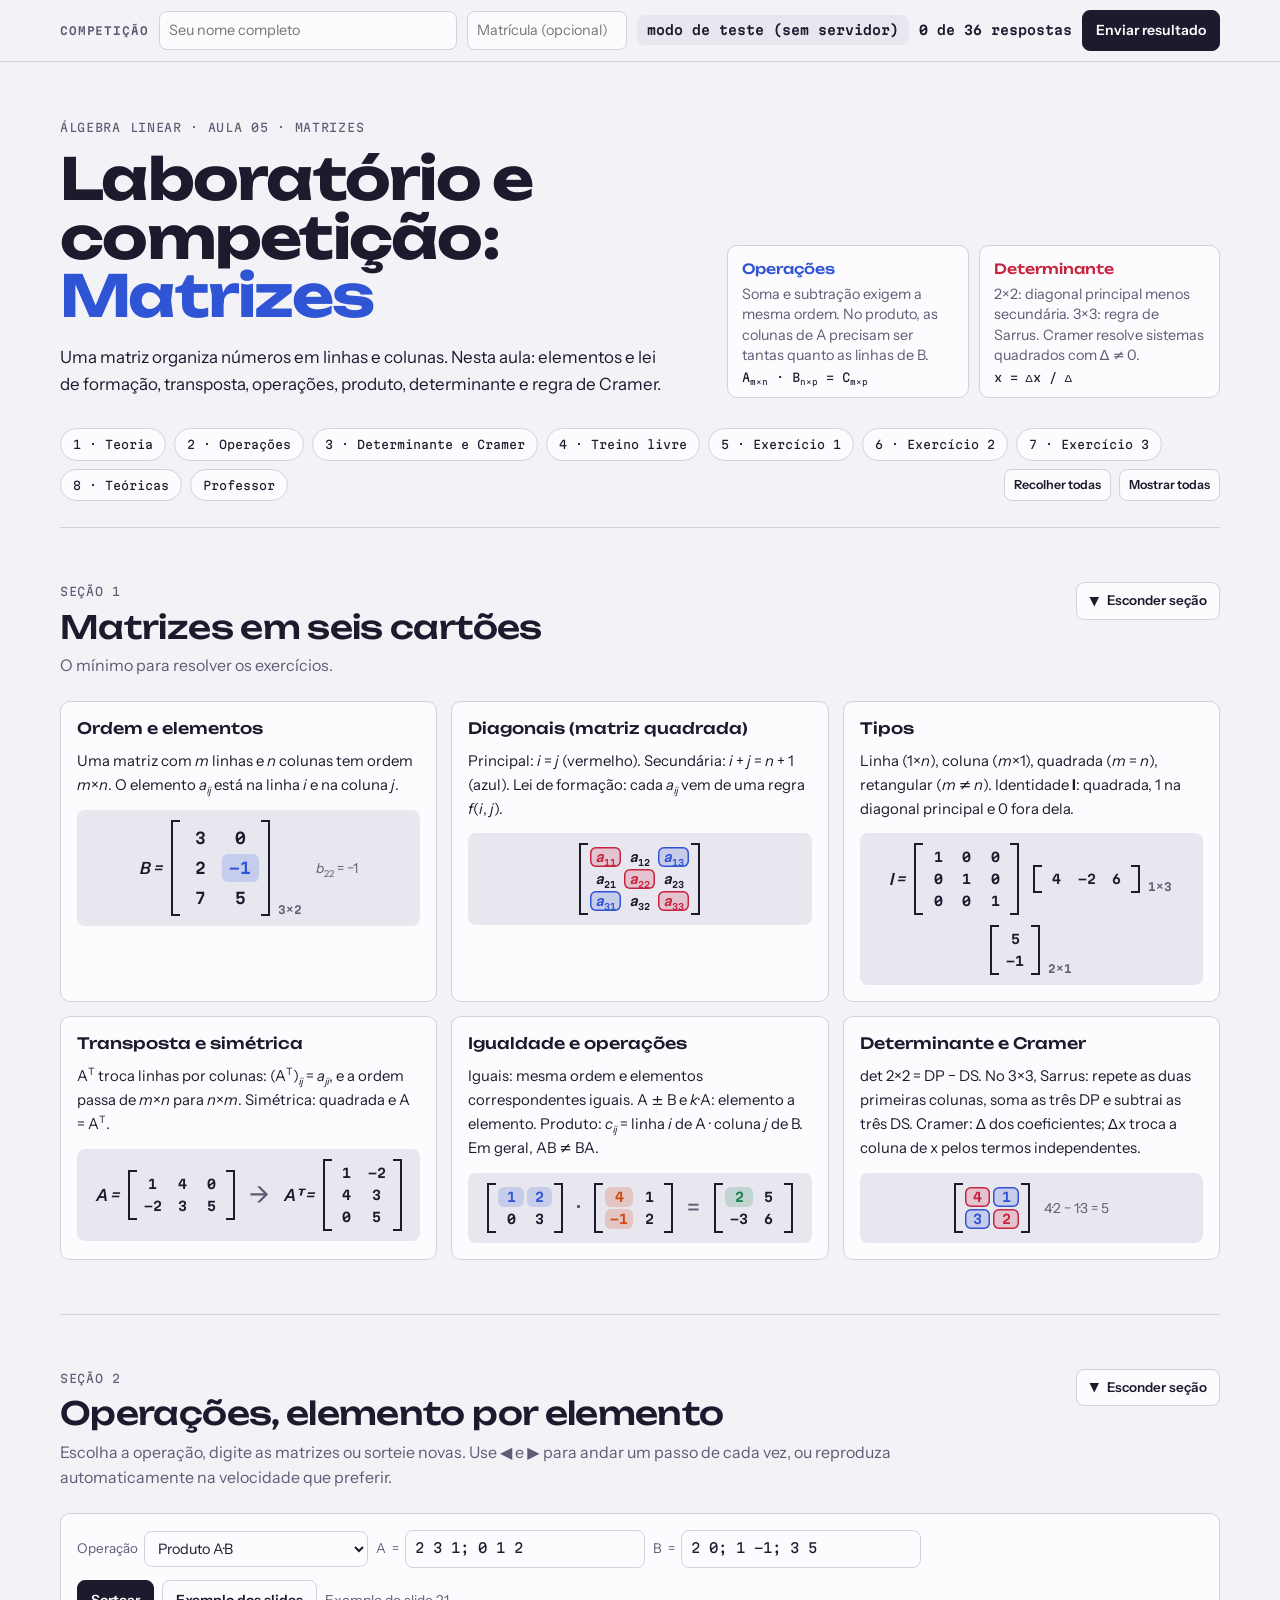
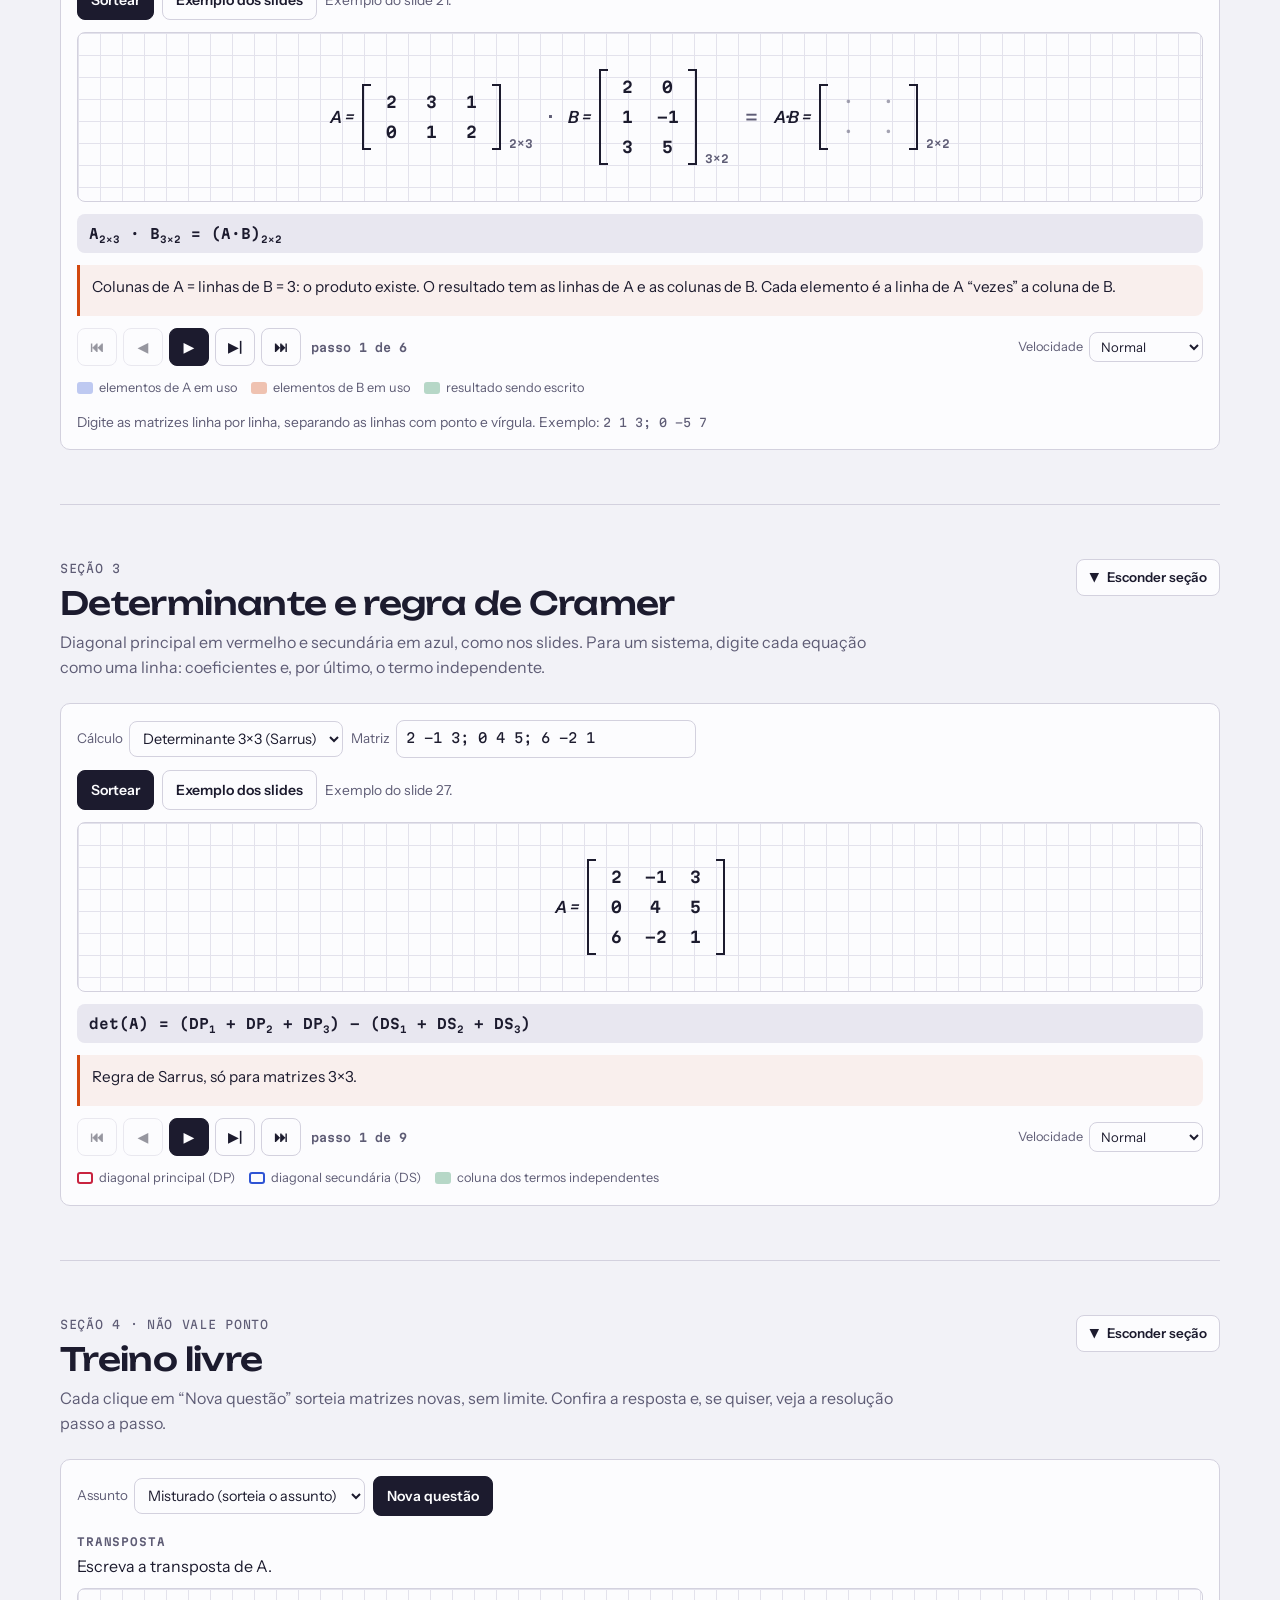
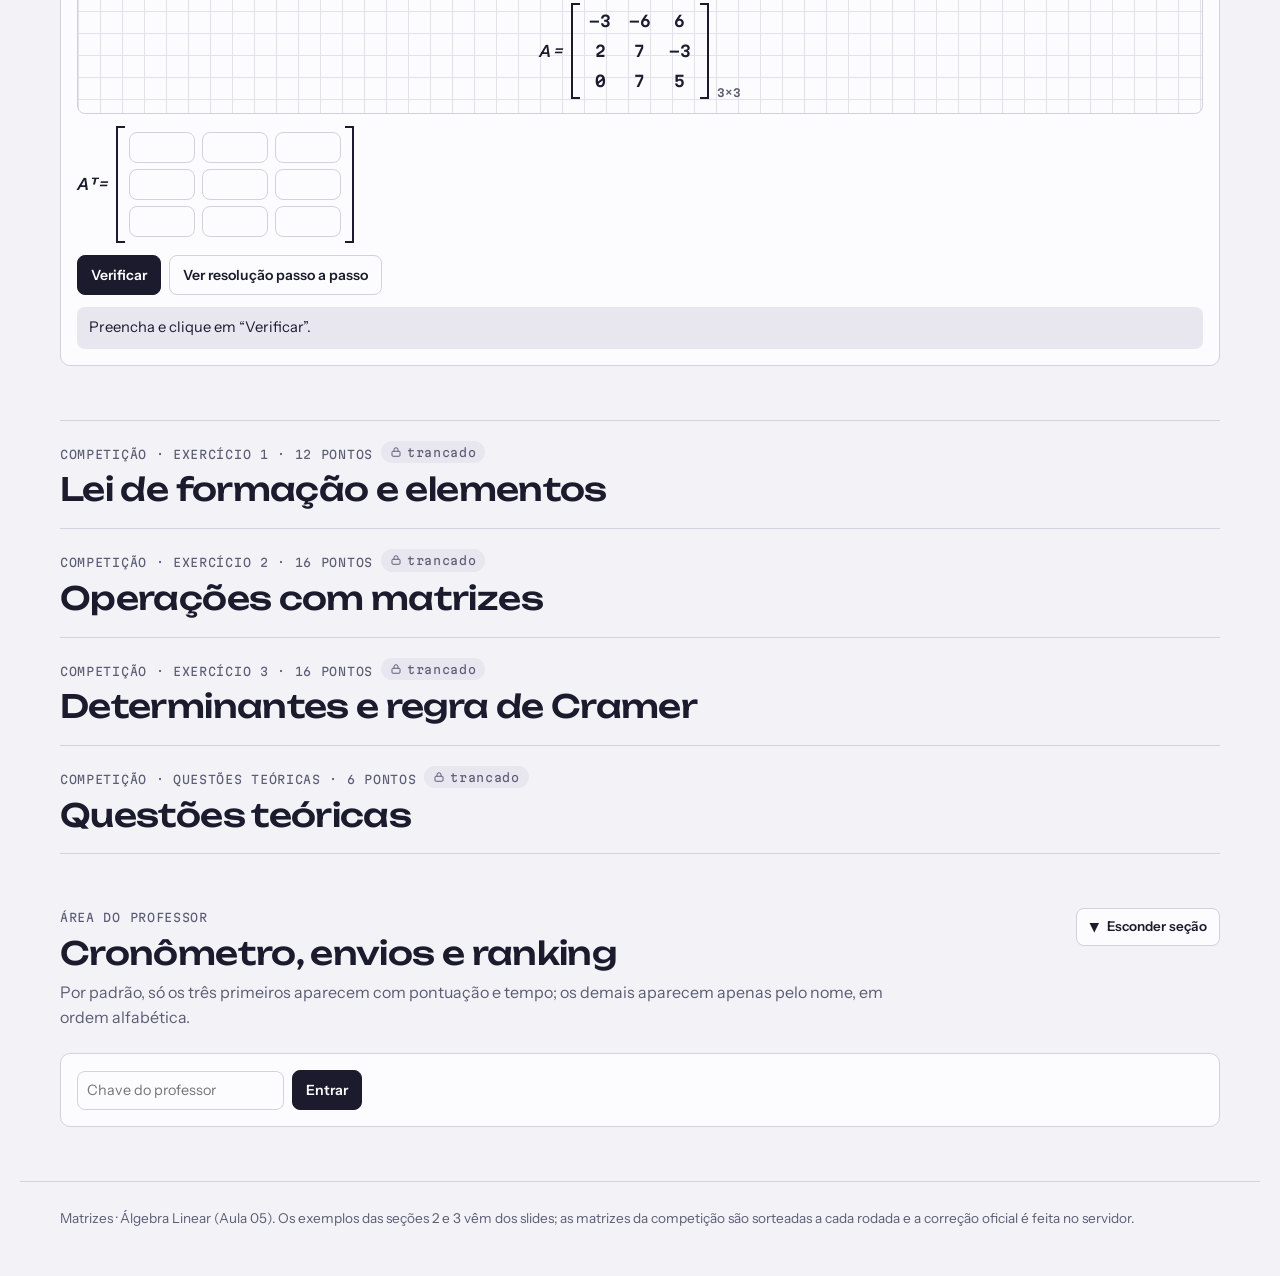
==== commit c2cbad9b: "fix: update main index page with contest" ====
--- a/aula-05/index.html
+++ b/aula-05/index.html
@@ -3,30 +3,29 @@
 <head>
 <meta charset="utf-8">
 <meta name="viewport" content="width=device-width,initial-scale=1">
-<title>Laboratório de Matrizes</title>
+<title>Competição: Matrizes</title>
 <link rel="preconnect" href="https://fonts.googleapis.com">
 <link rel="preconnect" href="https://fonts.gstatic.com" crossorigin>
-<link rel="stylesheet" href="https://fonts.googleapis.com/css2?family=Syne:wght@600;700;800&family=IBM+Plex+Sans:wght@400;500;600;700&family=IBM+Plex+Mono:wght@400;600&family=STIX+Two+Text:ital,wght@0,400;0,600;1,400;1,600&display=swap">
+<link rel="stylesheet" href="https://fonts.googleapis.com/css2?family=Unbounded:wght@500;700&family=Instrument+Sans:ital,wght@0,400;0,500;0,600;0,700;1,400;1,600&family=Martian+Mono:wght@400;600&display=swap">
 <style>
-/* Layout: o mesmo caderno de álgebra do laboratório de sistemas lineares (mesma disciplina). Cada seção pode ser recolhida pelo botão no cabeçalho. */
+/* Mesmo modelo das páginas de competição anteriores, com papel quadriculado. Cores como nos slides: diagonal principal em vermelho, secundária em azul. */
 :root{
-  --bg:#F3F5F8; --surface:#FFFFFF; --sunk:#E8ECF1; --ink:#14202B; --muted:#596775; --line:#D2D9E1;
-  --piv:#B86E00; --zero:#12805A; --op:#2F55C8; --sub:#AD2F78; --bad:#C3352B;
-  --f-display:"Syne","Arial Black",system-ui,sans-serif;
-  --f-body:"IBM Plex Sans",system-ui,-apple-system,"Segoe UI",Roboto,sans-serif;
-  --f-mono:"IBM Plex Mono",ui-monospace,Menlo,Consolas,monospace;
-  --f-math:"STIX Two Text","Cambria Math","Times New Roman",serif;
+  --bg:#F2F2F7; --surface:#FCFCFE; --sunk:#E8E7F0; --ink:#1C1B2E; --muted:#5E5C75; --line:#D3D1DE; --dot:#E3E2EC;
+  --vtx:#2F54D4; --edge:#D2480F; --out:#15804A; --in:#C8233F;
+  --f-display:"Unbounded","Arial Black",system-ui,sans-serif;
+  --f-body:"Instrument Sans",system-ui,-apple-system,"Segoe UI",Roboto,sans-serif;
+  --f-mono:"Martian Mono",ui-monospace,"SFMono-Regular",Menlo,Consolas,monospace;
   --r:10px;
 }
 @media (prefers-color-scheme: dark){
   :root:not([data-theme="light"]){
-    --bg:#0F141A; --surface:#161D25; --sunk:#0B1015; --ink:#E4EAF0; --muted:#93A1AF; --line:#2A3440;
-    --piv:#F0A63A; --zero:#3FCB93; --op:#7D9BFF; --sub:#F07AC0; --bad:#FF7A6E; color-scheme:dark;
+    --bg:#121220; --surface:#1A1A2B; --sunk:#0E0E19; --ink:#E7E6F2; --muted:#9C9AB4; --line:#2E2D45; --dot:#232237;
+    --vtx:#7C98FF; --edge:#FF8A4C; --out:#4FD08C; --in:#FF6B85; color-scheme:dark;
   }
 }
 :root[data-theme="dark"]{
-  --bg:#0F141A; --surface:#161D25; --sunk:#0B1015; --ink:#E4EAF0; --muted:#93A1AF; --line:#2A3440;
-  --piv:#F0A63A; --zero:#3FCB93; --op:#7D9BFF; --sub:#F07AC0; --bad:#FF7A6E; color-scheme:dark;
+  --bg:#121220; --surface:#1A1A2B; --sunk:#0E0E19; --ink:#E7E6F2; --muted:#9C9AB4; --line:#2E2D45; --dot:#232237;
+  --vtx:#7C98FF; --edge:#FF8A4C; --out:#4FD08C; --in:#FF6B85; color-scheme:dark;
 }
 *{box-sizing:border-box}
 [hidden]{display:none!important}
@@ -34,179 +33,261 @@
 .wrap{max-width:1240px;margin-inline:auto;padding-inline:clamp(16px,4vw,40px)}
 h1,h2,h3,h4{margin:0;text-wrap:balance}
 p{margin:0}
-code{font-family:var(--f-mono);font-size:.86em;background:var(--sunk);padding:1px 5px;border-radius:4px}
-:focus-visible{outline:2px solid var(--op);outline-offset:2px}
-.k-piv{color:var(--piv);font-weight:600} .k-zero{color:var(--zero);font-weight:600} .k-op{color:var(--op);font-weight:600} .k-sub{color:var(--sub);font-weight:600} .k-bad{color:var(--bad);font-weight:600}
-
-/* ---------- Notação ---------- */
-.m{font-family:var(--f-math);font-size:1.2rem;line-height:1.5}
-.m i,i.v{font-family:var(--f-math);font-style:italic}
-.fr{display:inline-flex;flex-direction:column;vertical-align:middle;text-align:center;font-size:.78em;line-height:1.08;margin:0 .08em}
-.fr>span:first-child{border-bottom:1px solid currentColor;padding:0 .18em}
-.mx{display:inline-flex;align-items:center;gap:8px;vertical-align:middle}
-.mx .nm{font:600 1.25rem var(--f-math)}
-.mxw{position:relative;display:inline-block;padding:0 9px}
-.mxw::before,.mxw::after{content:"";position:absolute;top:0;bottom:0;width:8px;border:2px solid currentColor}
-.mxw::before{left:0;border-right:0;border-radius:6px 0 0 6px}
-.mxw::after{right:0;border-left:0;border-radius:0 6px 6px 0}
-.mt{border-collapse:separate;border-spacing:2px;font-family:var(--f-math);font-size:1.12rem}
-.mt td{min-width:44px;height:38px;text-align:center;padding:2px 6px;border-radius:7px;font-variant-numeric:tabular-nums;transition:background .25s,box-shadow .25s,color .25s}
-.mt td.e{color:transparent}
-.mt td.hlr{background:color-mix(in srgb,var(--op) 16%,transparent)}
-.mt td.hlc{background:color-mix(in srgb,var(--sub) 16%,transparent)}
-.mt td.hlx{box-shadow:inset 0 0 0 2px var(--piv);color:var(--piv);font-weight:600}
-.mt td.dp{background:color-mix(in srgb,var(--zero) 18%,transparent)}
-.mt td.ds{background:color-mix(in srgb,var(--sub) 16%,transparent)}
-.mt td.new{animation:pop .55s cubic-bezier(.3,1.5,.5,1) both;animation-delay:var(--d,0ms)}
-.mt td.pending{opacity:0}
-.mt td .cx{display:block;font-size:.62em;color:var(--muted);line-height:1.1;white-space:nowrap}
-.ord{font:600 .78rem var(--f-mono);color:var(--muted);align-self:flex-end}
-@keyframes pop{from{opacity:0;transform:scale(.4)}}
-.ghost{position:absolute;z-index:20;display:flex;align-items:center;justify-content:center;font-family:var(--f-math);font-size:1.12rem;background:var(--piv);color:#fff;border-radius:7px;pointer-events:none;box-shadow:0 6px 16px rgb(0 0 0 / .2)}
-
-/* ---------- Cabeçalho ---------- */
-.hero{display:grid;grid-template-columns:minmax(0,1.2fr) minmax(0,1fr);gap:clamp(20px,4vw,56px);padding-block:clamp(28px,5vw,56px) 20px;align-items:end}
-.eyebrow{font-family:var(--f-mono);font-size:.74rem;letter-spacing:.06em;text-transform:uppercase;color:var(--muted);margin-bottom:14px}
-h1{font-family:var(--f-display);font-weight:800;font-size:clamp(2.2rem,5.6vw,4.2rem);line-height:.98;letter-spacing:-.02em}
-h1 span{color:var(--op)}
-.lead{font-size:1.08rem;max-width:58ch;margin-top:18px}
-.hero-box{background:var(--surface);border:1px solid var(--line);border-radius:var(--r);padding:18px 22px;display:grid;gap:10px;justify-items:start}
-.hero-box small{color:var(--muted);font-size:.86rem}
+code{font-family:var(--f-mono);font-size:.84em}
+sub,sup{font-size:.68em;line-height:0}
+:focus-visible{outline:2px solid var(--vtx);outline-offset:2px}
+.kv{color:var(--vtx);font-weight:600} .ke{color:var(--edge);font-weight:600} .ko{color:var(--out);font-weight:600} .ki{color:var(--in);font-weight:600}
+
+.hero{display:grid;grid-template-columns:minmax(0,1.25fr) minmax(0,1fr);gap:clamp(20px,4vw,56px);padding-block:clamp(28px,5vw,56px) 20px;align-items:end}
+.eyebrow{font-family:var(--f-mono);font-size:.72rem;letter-spacing:.06em;text-transform:uppercase;color:var(--muted);margin-bottom:14px}
+h1{font-family:var(--f-display);font-weight:700;font-size:clamp(2rem,5vw,3.6rem);line-height:1.02;letter-spacing:-.03em}
+h1 .v{color:var(--vtx)}
+.lead{font-size:1.06rem;max-width:58ch;margin-top:18px}
+.hero-pair{display:grid;grid-template-columns:1fr 1fr;gap:10px}
+.hero-pair div{background:var(--surface);border:1px solid var(--line);border-radius:var(--r);padding:12px 14px;display:grid;gap:4px}
+.hero-pair b{font-family:var(--f-display);font-size:.88rem;font-weight:500}
+.hero-pair span{font-size:.9rem;color:var(--muted);line-height:1.4}
+.hero-pair .dim{font-family:var(--f-mono);font-size:.74rem;color:var(--ink)}
 nav.toc{display:flex;flex-wrap:wrap;gap:8px;padding-block:10px 26px;align-items:center}
-nav.toc a{font-family:var(--f-mono);font-size:.76rem;color:var(--ink);text-decoration:none;padding:6px 12px;border:1px solid var(--line);border-radius:999px;background:var(--surface)}
+nav.toc a{font-family:var(--f-mono);font-size:.72rem;color:var(--ink);text-decoration:none;padding:6px 12px;border:1px solid var(--line);border-radius:999px;background:var(--surface)}
 nav.toc a:hover{border-color:var(--ink)}
 nav.toc .sp{flex:1}
 
-/* ---------- Seções colapsáveis ---------- */
-section{padding-block:clamp(28px,4.5vw,50px);border-top:1px solid var(--line)}
+section{padding-block:clamp(30px,5vw,54px);border-top:1px solid var(--line)}
 .sec-top{display:flex;gap:16px;align-items:flex-start;justify-content:space-between;flex-wrap:wrap}
-.sec-head{display:grid;gap:8px;max-width:74ch}
-.sec-head .num{font-family:var(--f-mono);font-size:.74rem;color:var(--muted);letter-spacing:.06em}
-h2{font-family:var(--f-display);font-weight:700;font-size:clamp(1.45rem,3vw,2.15rem);line-height:1.1;letter-spacing:-.01em}
+.sec-head{display:grid;gap:8px;max-width:76ch}
+.sec-head .num{font-family:var(--f-mono);font-size:.72rem;color:var(--muted);letter-spacing:.06em}
+h2{font-family:var(--f-display);font-weight:500;font-size:clamp(1.35rem,2.8vw,2rem);line-height:1.15;letter-spacing:-.02em}
 .sec-head p{color:var(--muted)}
-.collapse{display:inline-flex;align-items:center;gap:8px;font-size:.86rem;font-weight:600;padding:7px 12px;border-radius:8px;border:1px solid var(--line);background:var(--surface);cursor:pointer;white-space:nowrap}
+.collapse{display:inline-flex;align-items:center;gap:8px;font-size:.84rem;font-weight:600;padding:7px 12px;border-radius:8px;border:1px solid var(--line);background:var(--surface);color:var(--ink);cursor:pointer;white-space:nowrap}
 .collapse:hover{border-color:var(--ink)}
-.collapse .chev{display:inline-block;transition:transform .25s;font-size:.8rem}
+.collapse .chev{display:inline-block;transition:transform .25s;font-size:.78rem}
 section.closed .collapse .chev{transform:rotate(-90deg)}
 section.closed{padding-block:18px}
 section.closed .sec-head p{display:none}
-.sec-body{margin-top:24px}
+.sec-body{margin-top:22px;display:grid;gap:18px}
 section.closed .sec-body{display:none}
+/* competição trancada: só o título aparece */
+.lockchip{display:inline-flex;align-items:center;gap:5px;margin-left:8px;padding:2px 9px;border-radius:999px;background:var(--sunk);color:var(--muted);vertical-align:1px}
+.lockchip svg{width:12px;height:12px}
+body.liberada .lockchip{display:none}
+body:not(.liberada) section[data-comp]{padding-block:20px}
+body:not(.liberada) section[data-comp] .sec-head p,
+body:not(.liberada) section[data-comp] .sec-body,
+body:not(.liberada) section[data-comp] .collapse{display:none}
 
 .card{background:var(--surface);border:1px solid var(--line);border-radius:var(--r);padding:16px;display:flex;flex-direction:column;gap:12px;min-width:0}
-.card h3{font:700 1.02rem var(--f-display)}
-.lbl{font-family:var(--f-mono);font-size:.7rem;font-weight:600;letter-spacing:.08em;text-transform:uppercase;color:var(--muted)}
-.hint{font-size:.88rem;color:var(--muted)}
+.card h4{font:500 .98rem var(--f-display)}
+.lbl{font-family:var(--f-mono);font-size:.68rem;font-weight:600;letter-spacing:.08em;text-transform:uppercase;color:var(--muted)}
+.hint{font-size:.86rem;color:var(--muted)}
 .row{display:flex;flex-wrap:wrap;gap:8px;align-items:center}
 .row.spread{justify-content:space-between}
-
-/* ---------- Controles ---------- */
+.sp{flex:1}
+
 button{font:inherit;color:inherit}
-.btn{display:inline-flex;align-items:center;justify-content:center;gap:8px;font-weight:600;font-size:.9rem;padding:8px 13px;border-radius:8px;border:1px solid var(--line);background:var(--surface);color:var(--ink);cursor:pointer;transition:border-color .15s,background .15s,transform .1s}
+.btn{display:inline-flex;align-items:center;justify-content:center;gap:8px;font-weight:600;font-size:.88rem;padding:8px 13px;border-radius:8px;border:1px solid var(--line);background:var(--surface);color:var(--ink);cursor:pointer;transition:border-color .15s,background .15s,transform .1s}
 .btn:hover{border-color:var(--ink)}
 .btn:active{transform:translateY(1px)}
 .btn[disabled]{opacity:.45;cursor:not-allowed}
 .btn-primary{background:var(--ink);color:var(--surface);border-color:var(--ink)}
-.btn-primary:hover{background:var(--op);border-color:var(--op)}
-.btn.sm{font-size:.8rem;padding:5px 9px}
-.seg{display:inline-flex;flex-wrap:wrap;gap:4px;padding:3px;border:1px solid var(--line);border-radius:9px;background:var(--sunk)}
-.seg button{font-size:.86rem;font-weight:600;padding:5px 11px;border:0;border-radius:6px;background:transparent;cursor:pointer;color:var(--muted)}
-.seg button[aria-pressed="true"]{background:var(--surface);color:var(--ink);box-shadow:0 1px 2px rgb(0 0 0 / .12)}
-select,input[type=text]{font:inherit;font-size:.92rem;padding:7px 9px;border-radius:8px;border:1px solid var(--line);background:var(--surface);color:var(--ink);min-width:0}
-.bad-input{border-color:var(--bad)!important;background:color-mix(in srgb,var(--bad) 10%,var(--surface))!important}
-.msg{font-size:.9rem;padding:8px 12px;border-radius:8px;background:var(--sunk)}
-.msg.ok{background:color-mix(in srgb,var(--zero) 13%,transparent)} .msg.ok b{color:var(--zero)}
-.msg.bad{background:color-mix(in srgb,var(--bad) 11%,transparent)} .msg.bad b{color:var(--bad)}
-.chips{display:flex;flex-wrap:wrap;gap:5px}
-.chip{font:600 .72rem var(--f-mono);padding:3px 9px;border-radius:999px;border:1.3px solid var(--line);color:var(--muted)}
-.chip.on{border-color:var(--zero);color:var(--zero)}
-
-/* ---------- Teoria ---------- */
-.theory{display:grid;grid-template-columns:repeat(auto-fit,minmax(min(100%,280px),1fr));gap:14px}
-.theory .card p,.theory li{font-size:.94rem}
-.theory ul{margin:0;padding-left:1.1em;display:grid;gap:4px}
-.gallery{display:grid;grid-template-columns:repeat(auto-fit,minmax(min(100%,150px),1fr));gap:10px}
-.gallery div{background:var(--sunk);border-radius:8px;padding:8px 10px;display:grid;gap:4px;justify-items:center;text-align:center;font-size:.82rem}
-.gallery .mt{font-size:.92rem}.gallery .mt td{min-width:24px;height:24px;padding:0 4px}
-
-/* ---------- Bancada ---------- */
-.slots{display:grid;grid-template-columns:repeat(auto-fit,minmax(min(100%,330px),1fr));gap:14px}
-.slot .nmin{width:46px;text-align:center;font:600 1.2rem var(--f-math)}
-.stepper{display:inline-flex;align-items:center;gap:2px;font:600 .9rem var(--f-mono)}
-.stepper button{width:28px;height:28px;border-radius:6px;border:1px solid var(--line);background:var(--surface);cursor:pointer;font-weight:700}
-.stepper span{min-width:18px;text-align:center}
-.gin{display:grid;gap:4px;overflow-x:auto;padding:4px 0;justify-content:start}
-.gin input{width:56px;text-align:center;font-family:var(--f-math);font-size:1.02rem;padding:5px 3px}
-.gen{display:grid;grid-template-columns:minmax(0,1fr) minmax(0,1fr);gap:18px;margin-top:14px}
-
-/* ---------- Palco ---------- */
-.player{display:grid;grid-template-columns:minmax(0,1fr) 280px;gap:18px;align-items:start}
-.pstage{position:relative;min-height:290px;padding:18px;border-radius:10px;background:var(--sunk);overflow-x:auto;display:flex;flex-direction:column;gap:14px;justify-content:center;align-items:center}
-.pstage>*{max-width:100%}
-.prow{display:flex;flex-wrap:wrap;gap:12px 18px;align-items:center;justify-content:center}
-.opsym{font:600 1.5rem var(--f-math);color:var(--op)}
-.formula{font-family:var(--f-math);font-size:1.15rem;text-align:center}
-.formula .tm{display:inline-block;animation:ain .45s both;animation-delay:var(--d,0ms)}
-.pnote{font-size:.98rem;padding:10px 12px;border-left:3px solid var(--op);background:color-mix(in srgb,var(--op) 7%,transparent);border-radius:0 8px 8px 0;min-height:3.2em}
-.ptitle{font:700 1.2rem var(--f-display)}
-.pcount{font:600 .76rem var(--f-mono);color:var(--muted)}
-.progress{height:4px;background:var(--sunk);border-radius:2px;overflow:hidden}
-.progress i{display:block;height:100%;width:0;background:var(--op);transition:width .3s}
-.steps{list-style:none;margin:0;padding:0;display:grid;gap:3px;max-height:520px;overflow-y:auto}
-.steps button{width:100%;text-align:left;font-size:.86rem;padding:6px 9px;border-radius:7px;border:1px solid transparent;background:transparent;cursor:pointer;display:grid;grid-template-columns:26px 1fr;gap:6px;color:var(--muted)}
-.steps button:hover{border-color:var(--line)}
-.steps button[aria-current="step"]{background:var(--sunk);color:var(--ink);border-color:var(--line);font-weight:600}
-.steps button.done{color:var(--ink)}
-.steps .n{font:600 .72rem var(--f-mono);padding-top:2px}
-.a{animation:ain .55s cubic-bezier(.2,.7,.2,1) both;animation-delay:calc(var(--i,0)*140ms)}
-@keyframes ain{from{opacity:0;transform:translateY(10px)}}
-.cond{display:flex;align-items:center;gap:6px;font:600 1.15rem var(--f-math)}
-.cond .d{padding:2px 8px;border-radius:6px}
-.cond .d.ok{background:color-mix(in srgb,var(--zero) 20%,transparent);color:var(--zero)}
-.cond .d.no{background:color-mix(in srgb,var(--bad) 18%,transparent);color:var(--bad)}
-.oprow{display:flex;flex-wrap:wrap;gap:8px;align-items:center}
-
-/* ---------- Explorador ---------- */
-.explore{display:grid;grid-template-columns:minmax(0,1fr) minmax(0,1fr);gap:18px;align-items:start}
-.bigm .mt{font-size:1.35rem}
-.bigm .mt td{min-width:56px;height:48px;cursor:default}
-.readout{font-family:var(--f-math);font-size:1.1rem;min-height:1.6em}
-.lawrow{display:grid;grid-template-columns:auto minmax(0,1fr);gap:6px 10px;align-items:center}
-.lawrow input{font-family:var(--f-mono)}
-
-/* ---------- Teste ---------- */
-.quiz{display:grid;grid-template-columns:minmax(0,1.3fr) minmax(0,1fr);gap:18px;align-items:start}
-.qbox{font-size:1rem;display:grid;gap:12px}
-.qbox input{width:140px;font-family:var(--f-math);font-size:1.05rem;text-align:center}
+.btn-primary:hover{background:var(--vtx);border-color:var(--vtx)}
+.btn.sm{font-size:.78rem;padding:5px 9px}
+.btn.danger:hover{border-color:var(--in);color:var(--in)}
+select,input[type=text],input[type=number],input[type=password]{font:inherit;font-size:.9rem;padding:7px 9px;border-radius:8px;border:1px solid var(--line);background:var(--surface);color:var(--ink);min-width:0}
+input[type=number]{width:92px;font-family:var(--f-mono)}
+input.minp{font-family:var(--f-mono);font-size:.84rem;width:240px;max-width:72vw}
+input.minp.bad{border-color:var(--in)}
+label.chk{display:inline-flex;gap:6px;align-items:center;font-size:.86rem}
+.ctl{display:inline-flex;gap:6px;align-items:center;font-size:.84rem;color:var(--muted);max-width:100%}
+
+/* passo a passo + velocidade */
+.pstrip{display:flex;flex-wrap:wrap;gap:6px;align-items:center}
+.pstrip .btn{min-width:40px;padding:7px 10px}
+.pstrip .pc-count{font:600 .72rem var(--f-mono);color:var(--muted);margin-left:4px}
+.pstrip .spd{display:inline-flex;gap:6px;align-items:center;font-size:.8rem;color:var(--muted);margin-left:auto}
+.pstrip .spd select{font-size:.82rem;padding:5px 7px}
+
+/* palco e matrizes */
+.stage{display:flex;flex-wrap:wrap;gap:14px 16px;align-items:center;justify-content:center;padding:20px 12px;min-height:170px;border-radius:8px;border:1px solid var(--line);background-color:var(--surface);background-image:linear-gradient(var(--dot) 1px,transparent 1px),linear-gradient(90deg,var(--dot) 1px,transparent 1px);background-size:22px 22px;overflow-x:auto}
+.stage.sm{min-height:0;padding:14px 10px}
+.mxw{display:inline-flex;align-items:center;gap:8px;flex:none}
+.mxn{font:italic 600 1.05rem var(--f-body);white-space:nowrap}
+.mxo{font:600 .68rem var(--f-mono);color:var(--muted);align-self:flex-end}
+.mx{display:inline-grid;grid-template-columns:repeat(var(--n),auto);gap:2px 3px;padding:4px 11px;position:relative}
+.mx::before,.mx::after{content:'';position:absolute;top:0;bottom:0;width:7px;border:2px solid var(--ink)}
+.mx::before{left:0;border-right:0} .mx::after{right:0;border-left:0}
+.mx > span{min-width:2.4em;padding:5px 7px;text-align:center;font:600 .96rem var(--f-mono);border-radius:6px;transition:background .3s,color .3s}
+.mx > span em{color:var(--muted);font-style:normal;opacity:.55}
+.mx > span.ha{background:color-mix(in srgb,var(--vtx) 18%,transparent);color:var(--vtx)}
+.mx > span.hb{background:color-mix(in srgb,var(--edge) 20%,transparent);color:var(--edge)}
+.mx > span.hr{background:color-mix(in srgb,var(--out) 18%,transparent);color:var(--out)}
+.mx > span.pd{background:color-mix(in srgb,var(--in) 18%,transparent);color:var(--in);box-shadow:inset 0 0 0 1.5px var(--in)}
+.mx > span.sd{background:color-mix(in srgb,var(--vtx) 18%,transparent);color:var(--vtx);box-shadow:inset 0 0 0 1.5px var(--vtx)}
+.mx > span.ext{opacity:.55} .mx > span.ext.pd,.mx > span.ext.sd{opacity:1}
+.mx > span.sep{margin-left:8px;border-left:1.5px dashed var(--muted);border-radius:0 6px 6px 0}
+.mx > span.nw{animation:tpop .45s cubic-bezier(.3,1.6,.5,1)}
+@keyframes tpop{from{transform:scale(.5)}to{transform:scale(1)}}
+.mx.sm > span{font-size:.8rem;padding:2px 5px;min-width:2em}
+.opr{font:500 1.5rem var(--f-body);color:var(--muted)}
+.sys,.cases{display:inline-grid;gap:2px;border-left:2px solid var(--ink);border-radius:12px 0 0 12px;padding:4px 4px 4px 12px;font:600 .98rem var(--f-mono);text-align:left;vertical-align:middle}
+.cases{font:500 1rem var(--f-body);margin-left:4px}
+.lei{display:inline-flex;align-items:center;gap:6px;flex-wrap:wrap;font-size:1.05rem}
+.calc{font:600 .86rem/1.7 var(--f-mono);padding:8px 12px;background:var(--sunk);border-radius:8px;min-height:2.6em;overflow-wrap:anywhere}
+.caption{min-height:3.3em;font-size:.95rem;padding:10px 12px;border-left:3px solid var(--edge);background:color-mix(in srgb,var(--edge) 7%,transparent);border-radius:0 8px 8px 0}
+.view{display:grid;gap:12px}
+.legend{display:flex;flex-wrap:wrap;gap:6px 14px;font-size:.8rem;color:var(--muted)}
+.legend span{display:inline-flex;align-items:center;gap:6px}
+.legend i{width:16px;height:12px;border-radius:3px;display:inline-block}
+.legend i.ha{background:color-mix(in srgb,var(--vtx) 30%,transparent)} .legend i.hb{background:color-mix(in srgb,var(--edge) 32%,transparent)} .legend i.hr{background:color-mix(in srgb,var(--out) 30%,transparent)}
+.legend i.pd{box-shadow:inset 0 0 0 2px var(--in)} .legend i.sd{box-shadow:inset 0 0 0 2px var(--vtx)}
+.two{display:grid;grid-template-columns:minmax(0,1.2fr) minmax(0,1fr);gap:18px;align-items:start}
+.tri{display:grid;grid-template-columns:repeat(auto-fit,minmax(min(100%,330px),1fr));gap:18px;align-items:start}
+.tcards{display:grid;grid-template-columns:repeat(auto-fit,minmax(min(100%,280px),1fr));gap:14px}
+.tcards .card p{font-size:.93rem}
+.tcards .ex{display:flex;flex-wrap:wrap;gap:10px 14px;align-items:center;justify-content:center;padding:10px;border-radius:8px;background:var(--sunk)}
+
+/* respostas */
+.ib{display:inline-flex;flex-direction:column;align-items:center;gap:2px}
+.ib input{width:84px;text-align:center}
+.inmx > span{padding:2px!important;min-width:0!important}
+.inmx .ib input{width:66px;padding:6px 4px}
+.ib.okc input{border-color:var(--out);background:color-mix(in srgb,var(--out) 9%,var(--surface))}
+.ib.badc input{border-color:var(--in);background:color-mix(in srgb,var(--in) 7%,var(--surface))}
+.gabv{font:600 .66rem var(--f-mono);color:var(--muted);white-space:nowrap}
+.ib.okc .gabv{color:var(--out)} .ib.badc .gabv{color:var(--in)}
+.qi{display:flex;flex-wrap:wrap;gap:8px 12px;align-items:center;justify-content:space-between;padding:9px 0;border-bottom:1px dashed var(--line)}
+.qi:last-child{border-bottom:0}
+.qi > span:first-child{flex:1 1 200px}
+.fb{font-size:.92rem;padding:9px 12px;border-radius:8px;background:var(--sunk);min-height:2.6em}
+.fb.ok{background:color-mix(in srgb,var(--out) 13%,transparent)} .fb.ok b{color:var(--out)}
+.fb.bad{background:color-mix(in srgb,var(--in) 11%,transparent)} .fb.bad b{color:var(--in)}
+.expts{font:600 .8rem var(--f-mono)}
+.tr-ans{display:flex;flex-wrap:wrap;gap:14px 26px;align-items:center}
+.quiz-top{display:flex;flex-wrap:wrap;gap:12px;align-items:center;justify-content:space-between}
+.qscore{font:600 .92rem var(--f-mono)}
+.qbar{flex:1;min-width:160px;max-width:360px;height:6px;border-radius:3px;background:var(--sunk);overflow:hidden}
+.qbar i{display:block;height:100%;width:0;background:var(--out);transition:width .4s}
+.quiz{display:grid;grid-template-columns:repeat(auto-fit,minmax(min(100%,360px),1fr));gap:14px}
+.q h4{font:600 1rem/1.45 var(--f-body)}
+.q .qn{font-family:var(--f-mono);font-size:.68rem;color:var(--muted)}
+.opts{display:grid;gap:6px}
+.opts button{text-align:left;font-size:.92rem;padding:8px 12px;border-radius:8px;border:1px solid var(--line);background:var(--surface);cursor:pointer;line-height:1.4}
+.opts button:hover:not([disabled]){border-color:var(--ink)}
+.opts button[disabled]{cursor:default}
+.opts button.right{border-color:var(--out);background:color-mix(in srgb,var(--out) 13%,transparent)}
+.opts button.wrong{border-color:var(--in);background:color-mix(in srgb,var(--in) 11%,transparent)}
+.q .why{font-size:.9rem;border-left:3px solid var(--out);padding-left:10px}
+.q .why.miss{border-left-color:var(--in)}
 footer{border-top:1px solid var(--line);padding-block:26px 46px;color:var(--muted);font-size:.85rem}
 
-@media (max-width:1000px){ .player,.explore,.quiz,.gen{grid-template-columns:minmax(0,1fr)} .steps{max-height:none} }
-@media (max-width:720px){ .hero{grid-template-columns:minmax(0,1fr)} }
+/* competição */
+.idbar{position:sticky;top:0;z-index:40;background:color-mix(in srgb,var(--bg) 90%,transparent);backdrop-filter:blur(8px);-webkit-backdrop-filter:blur(8px);border-bottom:1px solid var(--line)}
+.idbar .wrap{display:flex;flex-wrap:wrap;gap:8px 10px;align-items:center;padding-block:10px}
+.idbar #who{flex:1 1 200px} .idbar #mat{flex:0 1 160px}
+.clock{font:600 .8rem var(--f-mono);padding:7px 10px;border-radius:8px;background:var(--sunk);white-space:nowrap}
+.clock.on{background:color-mix(in srgb,var(--out) 16%,transparent);color:var(--out)}
+.clock.warn{background:color-mix(in srgb,var(--edge) 18%,transparent);color:var(--edge)}
+.clock.end{background:color-mix(in srgb,var(--in) 14%,transparent);color:var(--in)}
+.ptsb{font:600 .8rem var(--f-mono);white-space:nowrap}
+.need{border-color:var(--in)!important;box-shadow:0 0 0 2px color-mix(in srgb,var(--in) 25%,transparent)}
+.send-panel{display:flex;flex-wrap:wrap;gap:10px;align-items:center;justify-content:space-between;padding:10px 14px;margin-bottom:10px;border-radius:8px;background:var(--surface);border:1px solid var(--line);font-size:.92rem}
+.send-panel.ok{background:color-mix(in srgb,var(--out) 12%,var(--surface));border-color:var(--out)}
+.send-panel.bad{background:color-mix(in srgb,var(--in) 10%,var(--surface));border-color:var(--in)}
+.rk-bar{display:flex;flex-wrap:wrap;gap:8px;align-items:center}
+.rk-status{font-size:.86rem;color:var(--muted)}
+.state-chip{font:600 .74rem var(--f-mono);letter-spacing:.06em;text-transform:uppercase;padding:5px 10px;border-radius:999px;background:var(--sunk)}
+.state-chip.on{background:color-mix(in srgb,var(--out) 18%,transparent);color:var(--out)}
+.state-chip.end{background:color-mix(in srgb,var(--in) 15%,transparent);color:var(--in)}
+.bigclock{font:700 clamp(1.8rem,4vw,2.6rem) var(--f-mono);letter-spacing:-.02em}
+.rk-grid{display:grid;grid-template-columns:minmax(0,1.6fr) minmax(0,1fr);gap:18px;align-items:start}
+.rk-table{width:100%;border-collapse:collapse;font-size:.9rem}
+.rk-table th,.rk-table td{padding:7px 9px;border-bottom:1px solid var(--line);text-align:left}
+.rk-table th{font:600 .64rem var(--f-mono);letter-spacing:.06em;text-transform:uppercase;color:var(--muted)}
+.rk-table td.n{font-family:var(--f-mono);font-size:.84rem;text-align:right;white-space:nowrap}
+.rk-table tr.flash td{animation:flash 2.4s}
+.tblwrap{overflow-x:auto}
+@keyframes flash{0%{background:color-mix(in srgb,var(--edge) 30%,transparent)}100%{background:transparent}}
+.medal{display:inline-flex;width:24px;height:24px;border-radius:50%;align-items:center;justify-content:center;font:700 .76rem var(--f-mono);background:var(--sunk);flex:none}
+.medal.g1{background:#F2C94C;color:#3A2C00} .medal.g2{background:#C9CED6;color:#222} .medal.g3{background:#D99A5B;color:#2A1600}
+.podio{display:grid;gap:8px}
+.podio .pd{display:grid;grid-template-columns:auto minmax(0,1fr) auto auto;gap:12px;align-items:center;padding:10px 12px;border-radius:9px;background:var(--sunk)}
+.podio .pd .nm{font-weight:700;overflow:hidden;text-overflow:ellipsis;white-space:nowrap}
+.podio .pd .n{font-family:var(--f-mono);font-size:.84rem;white-space:nowrap}
+.podio .pd.flash{animation:flash 2.4s}
+.nomes{display:flex;flex-wrap:wrap;gap:6px;margin-top:4px}
+.nomes span{padding:4px 11px;border-radius:999px;background:var(--sunk);font-size:.86rem}
+.feed{list-style:none;margin:0;padding:0;display:grid;gap:5px;max-height:420px;overflow:auto}
+.feed li{display:flex;gap:8px;justify-content:space-between;align-items:center;padding:6px 9px;border-radius:7px;background:var(--sunk);font-size:.86rem}
+.feed li.new{animation:flash 2.4s}
+.feed .t{font:600 .72rem var(--f-mono);color:var(--muted)}
+.tag-ok,.tag-late{font:600 .66rem var(--f-mono);padding:2px 7px;border-radius:999px;white-space:nowrap}
+.tag-ok{background:color-mix(in srgb,var(--out) 16%,transparent);color:var(--out)}
+.tag-late{background:color-mix(in srgb,var(--in) 14%,transparent);color:var(--in)}
+.telao{position:fixed;inset:0;z-index:100;background:var(--bg);overflow:auto;padding:clamp(16px,3vw,40px)}
+.telao-top{display:flex;flex-wrap:wrap;gap:16px;align-items:center;justify-content:space-between;margin-bottom:18px}
+.telao h2{font-size:clamp(1.4rem,3vw,2.4rem)}
+.telao .bigclock{font-size:clamp(2.4rem,7vw,5rem)}
+.tl-list{list-style:none;margin:0;padding:0;display:grid;gap:8px;position:relative}
+.tl-list li{display:grid;grid-template-columns:56px minmax(0,1fr) auto auto;gap:16px;align-items:center;padding:12px 18px;border-radius:12px;background:var(--surface);border:1px solid var(--line);font-size:clamp(1rem,2vw,1.4rem);will-change:transform}
+.tl-list li .nm{font-weight:700;overflow:hidden;text-overflow:ellipsis;white-space:nowrap}
+.tl-list li .sc{font:700 1.05em var(--f-mono)}
+.tl-list li .tm{font:600 .8em var(--f-mono);color:var(--muted)}
+.tl-list li.up{box-shadow:0 0 0 3px var(--out)}
+.tl-list .medal{width:40px;height:40px;font-size:1rem}
+.tl-nomes{margin-top:22px}
+.tl-nomes .nomes span{font-size:clamp(.95rem,1.6vw,1.2rem);padding:6px 14px;background:var(--surface);border:1px solid var(--line)}
+.tl-ticker{margin-top:16px;font-size:1rem;color:var(--muted);min-height:1.6em}
+.gate{position:fixed;inset:0;z-index:200;background:var(--bg);display:grid;place-items:center;padding:16px;overflow:auto}
+.gate-box{max-width:560px;width:100%;background:var(--surface);border:1px solid var(--line);border-radius:14px;padding:clamp(18px,4vw,28px);display:grid;gap:14px}
+.gate-box ul{margin:0;padding-left:1.2em;display:grid;gap:4px;font-size:.93rem}
+.gate-box .row input{flex:1 1 180px}
+.gate-box details{font-size:.86rem;color:var(--muted)}
+.gate-box summary{cursor:pointer}
+.alerta{padding:10px 12px;border-radius:8px;background:color-mix(in srgb,var(--in) 11%,transparent);border:1px solid var(--in);font-size:.92rem}
+.alerta b{color:var(--in)}
+body.gate-on{overflow:hidden}
+.feed .tag-bl{font:600 .66rem var(--f-mono);padding:2px 7px;border-radius:999px;background:var(--in);color:#fff;white-space:nowrap}
+
+@media (max-width:980px){ .two,.rk-grid{grid-template-columns:minmax(0,1fr)} }
+@media (max-width:720px){ .hero{grid-template-columns:minmax(0,1fr)} .idbar{position:static} .mx > span{font-size:.86rem;padding:4px 5px;min-width:2.1em} }
+@media (max-width:460px){ .hero-pair{grid-template-columns:1fr} .podio .pd{grid-template-columns:auto minmax(0,1fr) auto} .podio .pd .tmx{display:none} .inmx .ib input{width:56px} }
 @media (prefers-reduced-motion: reduce){ *{transition:none!important;animation:none!important} }
 </style>
 </head>
 <body style="margin:0">
-
+<div class="idbar" id="idbar">
+  <div class="wrap">
+    <span class="lbl">Competição</span>
+    <input id="who" type="text" placeholder="Seu nome completo" autocomplete="name" aria-label="Seu nome completo" maxlength="80">
+    <input id="mat" type="text" placeholder="Matrícula (opcional)" aria-label="Matrícula" maxlength="30">
+    <span class="clock" id="clock">conectando…</span>
+    <span class="ptsb" id="pts">0 de 36 respostas</span>
+    <button class="btn btn-primary" id="send" type="button">Enviar resultado</button>
+  </div>
+  <div class="wrap send-panel" id="sendp" hidden aria-live="polite"></div>
+</div>
 <header class="wrap hero">
   <div>
-    <div class="eyebrow">Álgebra Linear · Aula 05</div>
-    <h1>Laboratório de <span>Matrizes</span></h1>
-    <p class="lead">Monte suas matrizes ou sorteie novas, explore elementos e diagonais, gere matrizes por lei de formação e assista, passo a passo, à transposta, à soma, à multiplicação por escalar e ao produto de matrizes.</p>
-  </div>
-  <div class="hero-box">
-    <span class="lbl">Uma matriz de ordem 2 × 3</span>
-    <div id="hero-m"></div>
-    <small>2 linhas e 3 colunas. Passe o mouse nos elementos: cada um tem um endereço <i class="v">a<sub>ij</sub></i>.</small>
-    <div class="m" id="hero-read" style="font-size:1rem;min-height:1.5em"></div>
+    <div class="eyebrow">Álgebra Linear · Aula 05 · Matrizes</div>
+    <h1>Laboratório e competição: <span class="v">Matrizes</span></h1>
+    <p class="lead">Uma matriz organiza números em linhas e colunas. Nesta aula: elementos e lei de formação, transposta, operações, produto, determinante e regra de Cramer.</p>
+  </div>
+  <div class="hero-pair">
+    <div><b class="kv">Operações</b><span>Soma e subtração exigem a mesma ordem. No produto, as colunas de A precisam ser tantas quanto as linhas de B.</span><span class="dim">A<sub>m×n</sub> · B<sub>n×p</sub> = C<sub>m×p</sub></span></div>
+    <div><b class="ki">Determinante</b><span>2×2: diagonal principal menos secundária. 3×3: regra de Sarrus. Cramer resolve sistemas quadrados com Δ ≠ 0.</span><span class="dim">x = Δx / Δ</span></div>
   </div>
 </header>
 <div class="wrap">
   <nav class="toc" aria-label="Seções">
     <a href="#teoria">1 · Teoria</a>
-    <a href="#bancada">2 · Bancada</a>
-    <a href="#explorar">3 · Elementos e lei de formação</a>
-    <a href="#operacoes">4 · Operações animadas</a>
-    <a href="#teste">5 · Teste-se</a>
+    <a href="#ops">2 · Operações</a>
+    <a href="#det">3 · Determinante e Cramer</a>
+    <a href="#treino">4 · Treino livre</a>
+    <a href="#e1">5 · Exercício 1</a>
+    <a href="#e2">6 · Exercício 2</a>
+    <a href="#e3">7 · Exercício 3</a>
+    <a href="#teoricos">8 · Teóricas</a>
+    <a href="#prof">Professor</a>
     <span class="sp"></span>
     <button class="btn sm" id="all-close" type="button">Recolher todas</button>
     <button class="btn sm" id="all-open" type="button">Mostrar todas</button>
@@ -214,396 +295,775 @@
 </div>
 
 <main class="wrap">
-<!-- ================= 1. TEORIA ================= -->
+<!-- ============ 1. Teoria ============ -->
 <section id="teoria" data-sec>
   <div class="sec-top">
-    <div class="sec-head"><span class="num">SEÇÃO 1</span><h2>A teoria em seis cartões</h2><p>O essencial da aula, para consulta rápida.</p></div>
+    <div class="sec-head"><span class="num">SEÇÃO 1</span><h2>Matrizes em seis cartões</h2><p>O mínimo para resolver os exercícios.</p></div>
     <button class="collapse" type="button" aria-expanded="true"><span class="chev">▼</span><span class="ct">Esconder seção</span></button>
   </div>
   <div class="sec-body">
-    <div class="theory">
-      <div class="card">
-        <h3>Matriz e ordem</h3>
-        <p>Uma matriz é uma tabela de elementos em linhas e colunas. Com <i class="v">m</i> linhas e <i class="v">n</i> colunas, a <b>ordem</b> (ou tipo) é <span class="m"><i>m</i> × <i>n</i></span>, sempre nessa ordem: linhas primeiro.</p>
-        <div class="row" id="th-order"></div>
+    <div class="tcards">
+      <div class="card"><h4>Ordem e elementos</h4><p>Uma matriz com <i>m</i> linhas e <i>n</i> colunas tem ordem <i>m</i>×<i>n</i>. O elemento <i>a</i><sub><i>ij</i></sub> está na linha <i>i</i> e na coluna <i>j</i>.</p><div class="ex" data-tx="ordem"></div></div>
+      <div class="card"><h4>Diagonais (matriz quadrada)</h4><p>Principal: <i>i</i> = <i>j</i> (vermelho). Secundária: <i>i</i> + <i>j</i> = <i>n</i> + 1 (azul). Lei de formação: cada <i>a</i><sub><i>ij</i></sub> vem de uma regra <i>f</i>(<i>i</i>, <i>j</i>).</p><div class="ex" data-tx="diag"></div></div>
+      <div class="card"><h4>Tipos</h4><p>Linha (1×<i>n</i>), coluna (<i>m</i>×1), quadrada (<i>m</i> = <i>n</i>), retangular (<i>m</i> ≠ <i>n</i>). Identidade <b>I</b>: quadrada, 1 na diagonal principal e 0 fora dela.</p><div class="ex" data-tx="tipos"></div></div>
+      <div class="card"><h4>Transposta e simétrica</h4><p>A<sup>T</sup> troca linhas por colunas: (A<sup>T</sup>)<sub><i>ij</i></sub> = <i>a</i><sub><i>ji</i></sub>, e a ordem passa de <i>m</i>×<i>n</i> para <i>n</i>×<i>m</i>. Simétrica: quadrada e A = A<sup>T</sup>.</p><div class="ex" data-tx="transp"></div></div>
+      <div class="card"><h4>Igualdade e operações</h4><p>Iguais: mesma ordem e elementos correspondentes iguais. A ± B e <i>k</i>·A: elemento a elemento. Produto: <i>c</i><sub><i>ij</i></sub> = linha <i>i</i> de A · coluna <i>j</i> de B. Em geral, AB ≠ BA.</p><div class="ex" data-tx="ops"></div></div>
+      <div class="card"><h4>Determinante e Cramer</h4><p>det 2×2 = DP − DS. No 3×3, Sarrus: repete as duas primeiras colunas, soma as três DP e subtrai as três DS. Cramer: Δ dos coeficientes; Δx troca a coluna de x pelos termos independentes.</p><div class="ex" data-tx="det"></div></div>
+    </div>
+  </div>
+</section>
+
+<!-- ============ 2. Operações ============ -->
+<section id="ops" data-sec>
+  <div class="sec-top">
+    <div class="sec-head"><span class="num">SEÇÃO 2</span><h2>Operações, elemento por elemento</h2><p>Escolha a operação, digite as matrizes ou sorteie novas. Use ◀ e ▶ para andar um passo de cada vez, ou reproduza automaticamente na velocidade que preferir.</p></div>
+    <button class="collapse" type="button" aria-expanded="true"><span class="chev">▼</span><span class="ct">Esconder seção</span></button>
+  </div>
+  <div class="sec-body">
+    <div class="card">
+      <div class="row">
+        <label class="ctl">Operação <select id="op-sel"></select></label>
+        <label class="ctl" id="op-k-g">k <input type="number" id="op-k" step="1" style="width:72px"></label>
+        <label class="ctl" id="op-s-g">sinal <select id="op-s"><option value="1">+ Bᵀ</option><option value="-1">− Bᵀ</option></select></label>
+        <label class="ctl" id="op-A-g"><span id="op-A-l">A</span> = <input type="text" id="op-A" class="minp" spellcheck="false" autocomplete="off"></label>
+        <label class="ctl" id="op-B-g"><span id="op-B-l">B</span> = <input type="text" id="op-B" class="minp" spellcheck="false" autocomplete="off"></label>
+        <span class="row" id="op-lei-g"><span id="op-lei"></span><label class="ctl">ordem <select id="op-m"></select>×<select id="op-n"></select></label></span>
       </div>
-      <div class="card">
-        <h3>Elementos e diagonais</h3>
-        <p>O elemento <span class="m"><i>a<sub>ij</sub></i></span> está na linha <i class="v">i</i> e na coluna <i class="v">j</i>. Numa matriz quadrada, a <span class="k-zero">diagonal principal</span> tem os <span class="m"><i>a<sub>ii</sub></i></span>; a <span class="k-sub">secundária</span> vai do canto superior direito ao inferior esquerdo.</p>
-        <div class="row"><div id="th-diag"></div><div class="seg" id="th-diag-seg"><button type="button" data-v="p" aria-pressed="true">principal</button><button type="button" data-v="s" aria-pressed="false">secundária</button></div></div>
+      <div class="row"><button class="btn btn-primary" type="button" id="op-rnd">Sortear</button><button class="btn" type="button" id="op-ex">Exemplo dos slides</button><span class="hint" id="op-info"></span></div>
+      <div class="view" id="op-view"></div>
+      <div class="legend"><span><i class="ha"></i>elementos de A em uso</span><span><i class="hb"></i>elementos de B em uso</span><span><i class="hr"></i>resultado sendo escrito</span></div>
+      <p class="hint">Digite as matrizes linha por linha, separando as linhas com ponto e vírgula. Exemplo: <code>2 1 3; 0 -5 7</code></p>
+    </div>
+  </div>
+</section>
+
+<!-- ============ 3. Determinante e Cramer ============ -->
+<section id="det" data-sec>
+  <div class="sec-top">
+    <div class="sec-head"><span class="num">SEÇÃO 3</span><h2>Determinante e regra de Cramer</h2><p>Diagonal principal em vermelho e secundária em azul, como nos slides. Para um sistema, digite cada equação como uma linha: coeficientes e, por último, o termo independente.</p></div>
+    <button class="collapse" type="button" aria-expanded="true"><span class="chev">▼</span><span class="ct">Esconder seção</span></button>
+  </div>
+  <div class="sec-body">
+    <div class="card">
+      <div class="row">
+        <label class="ctl">Cálculo <select id="dt-sel"></select></label>
+        <label class="ctl"><span id="dt-l">Matriz</span> <input type="text" id="dt-in" class="minp" spellcheck="false" autocomplete="off" style="width:300px"></label>
       </div>
-      <div class="card">
-        <h3>Tipos de matriz</h3>
-        <div class="gallery" id="th-gal"></div>
+      <div class="row"><button class="btn btn-primary" type="button" id="dt-rnd">Sortear</button><button class="btn" type="button" id="dt-ex">Exemplo dos slides</button><span class="hint" id="dt-info"></span></div>
+      <div class="view" id="dt-view"></div>
+      <div class="legend"><span><i class="pd"></i>diagonal principal (DP)</span><span><i class="sd"></i>diagonal secundária (DS)</span><span><i class="hr"></i>coluna dos termos independentes</span></div>
+    </div>
+  </div>
+</section>
+
+<!-- ============ 4. Treino livre ============ -->
+<section id="treino" data-sec>
+  <div class="sec-top">
+    <div class="sec-head"><span class="num">SEÇÃO 4 · NÃO VALE PONTO</span><h2>Treino livre</h2><p>Cada clique em “Nova questão” sorteia matrizes novas, sem limite. Confira a resposta e, se quiser, veja a resolução passo a passo.</p></div>
+    <button class="collapse" type="button" aria-expanded="true"><span class="chev">▼</span><span class="ct">Esconder seção</span></button>
+  </div>
+  <div class="sec-body">
+    <div class="card">
+      <div class="row">
+        <label class="ctl">Assunto <select id="tr-tipo"></select></label>
+        <button class="btn btn-primary" type="button" id="tr-novo">Nova questão</button>
+        <span class="sp"></span><span class="expts" id="tr-stat"></span>
       </div>
-      <div class="card">
-        <h3>Transposta e simétrica</h3>
-        <p>A transposta <span class="m">A<sup>T</sup></span> troca linhas por colunas: <span class="m">(A<sup>T</sup>)<sub><i>ij</i></sub> = <i>a<sub>ji</sub></i></span>, e a ordem <span class="m"><i>m</i>×<i>n</i></span> vira <span class="m"><i>n</i>×<i>m</i></span>. Uma matriz quadrada igual à sua transposta é <b>simétrica</b>: espelhada na diagonal principal.</p>
-      </div>
-      <div class="card">
-        <h3>Igualdade</h3>
-        <p>Duas matrizes são iguais se têm a mesma ordem e todos os elementos correspondentes iguais. Exemplo do slide 15:</p>
-        <div class="m" id="th-eq"></div>
-        <div class="row"><label class="m" style="font-size:1.05rem"><i>a</i> = <input type="text" id="eq-a" style="width:60px;text-align:center"></label><label class="m" style="font-size:1.05rem"><i>b</i> = <input type="text" id="eq-b" style="width:60px;text-align:center"></label><button class="btn sm" id="eq-check" type="button">Conferir</button></div>
-        <div class="msg" id="eq-msg">Descubra <i class="v">a</i> e <i class="v">b</i>.</div>
-      </div>
-      <div class="card">
-        <h3>Regras das operações</h3>
-        <ul>
-          <li><b>Soma e subtração:</b> só entre matrizes de mesma ordem; opera elemento a elemento.</li>
-          <li><b>Escalar:</b> <span class="m"><i>k</i>A</span> multiplica cada elemento por <i class="v">k</i>.</li>
-          <li><b>Produto:</b> <span class="m">A<sub><i>m</i>×<i>n</i></sub> · B<sub><i>n</i>×<i>p</i></sub> = C<sub><i>m</i>×<i>p</i></sub></span>. O número de colunas de A deve ser igual ao de linhas de B. Cada <span class="m"><i>c<sub>ij</sub></i></span> é o produto da linha <i class="v">i</i> de A pela coluna <i class="v">j</i> de B.</li>
-          <li>Em geral, <span class="m">AB ≠ BA</span>.</li>
-        </ul>
+      <div id="tr-q"></div>
+      <div class="row"><button class="btn btn-primary" type="button" id="tr-ver">Verificar</button><button class="btn" type="button" id="tr-sol">Ver resolução passo a passo</button></div>
+      <div class="fb" id="tr-fb" aria-live="polite"></div>
+      <div class="view" id="tr-view" hidden></div>
+    </div>
+  </div>
+</section>
+
+<!-- ============ Competição ============ -->
+<section id="e1" data-sec data-comp>
+  <div class="sec-top">
+    <div class="sec-head"><span class="num">COMPETIÇÃO · EXERCÍCIO 1 · 12 PONTOS<span class="lockchip">LOCK trancado</span></span><h2>Lei de formação e elementos</h2><p>(a) Monte a matriz A pela lei de formação: 1 ponto por elemento. (b), (c) e (d) usam essa matriz: 1 ponto cada.</p></div>
+    <button class="collapse" type="button" aria-expanded="true"><span class="chev">▼</span><span class="ct">Esconder seção</span></button>
+  </div>
+  <div class="sec-body" data-ex="e1"></div>
+</section>
+<section id="e2" data-sec data-comp>
+  <div class="sec-top">
+    <div class="sec-head"><span class="num">COMPETIÇÃO · EXERCÍCIO 2 · 16 PONTOS<span class="lockchip">LOCK trancado</span></span><h2>Operações com matrizes</h2><p>(a) Combinação com a transposta: 1 ponto por elemento. (b) Produto: 2 pontos por elemento. (c) Ordem do produto invertido (1 ponto por número) e um elemento dele (2 pontos).</p></div>
+    <button class="collapse" type="button" aria-expanded="true"><span class="chev">▼</span><span class="ct">Esconder seção</span></button>
+  </div>
+  <div class="sec-body" data-ex="e2"></div>
+</section>
+<section id="e3" data-sec data-comp>
+  <div class="sec-top">
+    <div class="sec-head"><span class="num">COMPETIÇÃO · EXERCÍCIO 3 · 16 PONTOS<span class="lockchip">LOCK trancado</span></span><h2>Determinantes e regra de Cramer</h2><p>(a) Determinante 2×2: 3 pontos. (b) Determinante 3×3: 5 pontos. (c) Sistema por Cramer: Δ, Δx e Δy valem 2 pontos cada; x e y, 1 ponto cada.</p></div>
+    <button class="collapse" type="button" aria-expanded="true"><span class="chev">▼</span><span class="ct">Esconder seção</span></button>
+  </div>
+  <div class="sec-body" data-ex="e3"></div>
+</section>
+<section id="teoricos" data-sec data-comp>
+  <div class="sec-top">
+    <div class="sec-head"><span class="num">COMPETIÇÃO · QUESTÕES TEÓRICAS · 6 PONTOS<span class="lockchip">LOCK trancado</span></span><h2>Questões teóricas</h2><p>Cada questão vale 1 ponto. Só a primeira resposta conta: pense antes de clicar.</p></div>
+    <button class="collapse" type="button" aria-expanded="true"><span class="chev">▼</span><span class="ct">Esconder seção</span></button>
+  </div>
+  <div class="sec-body">
+    <div class="quiz-top"><span class="qscore" id="q-score"></span><div class="qbar"><i id="q-bar"></i></div></div>
+    <div class="quiz" id="quiz"></div>
+  </div>
+</section>
+
+<!-- ============ PROFESSOR ============ -->
+<section id="prof" data-sec>
+  <div class="sec-top">
+    <div class="sec-head"><span class="num">ÁREA DO PROFESSOR</span><h2>Cronômetro, envios e ranking</h2><p>Por padrão, só os três primeiros aparecem com pontuação e tempo; os demais aparecem apenas pelo nome, em ordem alfabética.</p></div>
+    <button class="collapse" type="button" aria-expanded="true"><span class="chev">▼</span><span class="ct">Esconder seção</span></button>
+  </div>
+  <div class="sec-body">
+    <div class="card" id="pf-card">
+      <form class="rk-bar" id="pf-form">
+        <input type="password" id="pf-key" placeholder="Chave do professor" autocomplete="current-password" aria-label="Chave do professor">
+        <button class="btn btn-primary" type="submit">Entrar</button>
+        <span class="rk-status" id="pf-status" aria-live="polite"></span>
+      </form>
+      <div id="pf-panel" hidden>
+        <div class="rk-bar" style="justify-content:space-between;margin-top:6px">
+          <div class="row"><span class="state-chip" id="pf-state">—</span><span class="bigclock" id="pf-clock">--:--</span></div>
+          <div class="row">
+            <label class="chk"><input type="checkbox" id="pf-auto" checked> atualizar a cada 5 s</label>
+            <button class="btn" type="button" id="pf-refresh">Atualizar agora</button>
+            <button class="btn btn-primary" type="button" id="pf-telao">Abrir telão</button>
+          </div>
+        </div>
+        <div class="rk-bar" style="margin-top:12px">
+          <span id="pf-start-g" class="row"><label for="pf-min" class="hint">Duração</label><input type="number" id="pf-min" min="1" max="600" value="30" style="width:80px"><span class="hint">min</span><button class="btn btn-primary" type="button" id="pf-start">Iniciar competição</button></span>
+          <span id="pf-run-g" class="row"><button class="btn" type="button" id="pf-plus">+5 min</button><button class="btn danger" type="button" id="pf-stop">Encerrar agora</button></span>
+          <span style="flex:1"></span>
+          <button class="btn danger" type="button" id="pf-new">Nova competição</button>
+        </div>
+        <div class="send-panel" id="pf-confirm" hidden></div>
+        <div class="rk-grid" style="margin-top:14px">
+          <div class="card">
+            <div class="row spread"><h4>Ranking</h4><div class="row"><span class="hint" id="pf-count"></span><button class="btn sm" type="button" id="pf-full" aria-pressed="false">Mostrar pontuação de todos</button></div></div>
+            <div id="pf-rank"></div>
+            <div id="pf-late"></div>
+            <div id="pf-bloq"></div>
+          </div>
+          <div class="card"><h4>Envios em tempo real</h4><ul class="feed" id="pf-feed"></ul></div>
+        </div>
       </div>
     </div>
   </div>
 </section>
-
-<!-- ================= 2. BANCADA ================= -->
-<section id="bancada" data-sec>
-  <div class="sec-top">
-    <div class="sec-head"><span class="num">SEÇÃO 2</span><h2>Bancada: suas três matrizes</h2><p>Estas matrizes alimentam as seções 3 e 4. Mude nome, ordem e elementos, carregue um exemplo da aula ou sorteie matrizes novas.</p></div>
-    <button class="collapse" type="button" aria-expanded="true"><span class="chev">▼</span><span class="ct">Esconder seção</span></button>
-  </div>
-  <div class="sec-body">
-    <div class="row" style="margin-bottom:14px"><label class="lbl" for="b-preset" style="margin:0">Exemplos da aula</label>
-      <select id="b-preset">
-        <option value="">escolha…</option>
-        <option value="s17">Slide 17: adição</option>
-        <option value="s21">Slide 21: multiplicação</option>
-        <option value="s11">Slides 11–13: transpostas e simétrica</option>
-        <option value="s19">Slide 19: multiplicação por escalar</option>
-        <option value="e1">Exercício 1</option>
-        <option value="e3">Exercício 3: A − Bᵀ − C</option>
-        <option value="e4">Exercício 4: AB</option>
-        <option value="e5">Exercício 5: KL − 2K + L</option>
-      </select>
-      <span class="hint" id="b-msg"></span>
-    </div>
-    <div class="slots" id="slots"></div>
-    <div class="gen">
-      <div class="card">
-        <h3>Sorteio de matrizes</h3>
-        <div class="row"><span class="lbl" style="min-width:76px">Para</span><div class="seg" id="g-tgt"><button type="button" data-v="T">as três</button><button type="button" data-v="1">1ª</button><button type="button" data-v="2">2ª</button><button type="button" data-v="3">3ª</button><button type="button" data-v="P">par para produto</button><button type="button" data-v="M">mesma ordem</button></div></div>
-        <div class="row"><span class="lbl" style="min-width:76px">Tipo</span><div class="seg" id="g-type"><button type="button" data-v="q">qualquer</button><button type="button" data-v="k">quadrada</button><button type="button" data-v="s">simétrica</button><button type="button" data-v="d">diagonal</button><button type="button" data-v="i">identidade</button><button type="button" data-v="l">linha</button><button type="button" data-v="c">coluna</button></div></div>
-        <div class="row"><span class="lbl" style="min-width:76px">Ordem</span>
-          <select id="g-m" aria-label="linhas"><option value="r">aleatória</option><option>1</option><option>2</option><option>3</option><option>4</option><option>5</option></select> ×
-          <select id="g-n" aria-label="colunas"><option value="r">aleatória</option><option>1</option><option>2</option><option>3</option><option>4</option><option>5</option></select>
-          <span class="hint" id="g-ordhint"></span></div>
-        <div class="row"><span class="lbl" style="min-width:76px">Elementos</span><div class="seg" id="g-r"><button type="button" data-v="a">−5 a 5</button><button type="button" data-v="b">−9 a 9</button><button type="button" data-v="c">−20 a 20</button></div></div>
-        <div class="row"><button class="btn btn-primary" id="g-go" type="button">Sortear</button><span class="lbl" style="margin:0">ou código</span><input type="text" id="g-code" style="width:150px;font-family:var(--f-mono)" spellcheck="false" aria-label="Código"><button class="btn" id="g-load" type="button">Carregar</button></div>
-        <p class="hint" id="g-count"></p>
-      </div>
-      <div class="card">
-        <h3>Regras da bancada</h3>
-        <ul class="hint" style="margin:0;padding-left:1.1em;display:grid;gap:4px">
-          <li>Ordem de 1×1 até 5×5 em cada matriz.</li>
-          <li>Elementos: inteiros, decimais (0,5) ou frações (3/4). Campo inválido fica vermelho e a matriz não é atualizada.</li>
-          <li>Nomes: uma letra maiúscula, diferente para cada matriz (use K e L no exercício 5).</li>
-          <li>Os tipos de cada matriz aparecem em etiquetas: linha, coluna, quadrada, identidade, simétrica…</li>
-          <li>O código do sorteio reproduz exatamente as mesmas matrizes: passe para a turma.</li>
-        </ul>
-      </div>
-    </div>
-  </div>
-</section>
-
-<!-- ================= 3. EXPLORAR ================= -->
-<section id="explorar" data-sec>
-  <div class="sec-top">
-    <div class="sec-head"><span class="num">SEÇÃO 3</span><h2>Elementos, diagonais e lei de formação</h2><p>Leia elementos pelo endereço, calcule expressões como as do exercício 1 e gere matrizes a partir de uma regra <span class="m" style="font-size:1rem"><i>f</i>(<i>i</i>, <i>j</i>)</span>.</p></div>
-    <button class="collapse" type="button" aria-expanded="true"><span class="chev">▼</span><span class="ct">Esconder seção</span></button>
-  </div>
-  <div class="sec-body">
-    <div class="explore">
-      <div class="card">
-        <div class="row spread"><h3>Explorador de elementos</h3><select id="x-pick" aria-label="Matriz"></select></div>
-        <div class="bigm" id="x-mat"></div>
-        <div class="readout" id="x-read">Passe o mouse ou toque num elemento.</div>
-        <div class="row"><div class="seg" id="x-diag"><button type="button" data-v="0" aria-pressed="true">sem destaque</button><button type="button" data-v="p" aria-pressed="false">diagonal principal</button><button type="button" data-v="s" aria-pressed="false">diagonal secundária</button></div></div>
-        <span class="lbl">Expressão com elementos</span>
-        <div class="row"><input type="text" id="x-expr" value="a11 + a22 - 2*a12 + 3*a21" style="flex:1;font-family:var(--f-mono)" spellcheck="false" aria-label="Expressão"><button class="btn btn-primary" id="x-go" type="button">Calcular</button></div>
-        <div class="msg" id="x-out">Use <code>a11</code>, <code>a23</code>…, números, + − * / ^ e parênteses. Ex.: <code>(a11 + a22)^2</code>.</div>
-      </div>
-      <div class="card">
-        <h3>Lei de formação</h3>
-        <div class="row"><span class="lbl">Ordem</span><select id="lf-m" aria-label="linhas"><option>1</option><option>2</option><option selected>3</option><option>4</option><option>5</option></select> × <select id="lf-n" aria-label="colunas"><option>1</option><option selected>2</option><option>3</option><option>4</option><option>5</option></select>
-          <div class="seg" id="lf-mode"><button type="button" data-v="1" aria-pressed="true">uma regra</button><button type="button" data-v="3" aria-pressed="false">por casos</button></div></div>
-        <div class="lawrow" id="lf-one"><span class="m"><i>a<sub>ij</sub></i> =</span><input type="text" id="lf-f" value="3i - j" spellcheck="false" aria-label="fórmula"></div>
-        <div class="lawrow" id="lf-three" hidden>
-          <span class="m">se <i>i</i> &lt; <i>j</i>:</span><input type="text" id="lf-lt" value="i*j" spellcheck="false" aria-label="fórmula para i menor que j">
-          <span class="m">se <i>i</i> = <i>j</i>:</span><input type="text" id="lf-eq" value="i + j" spellcheck="false" aria-label="fórmula para i igual a j">
-          <span class="m">se <i>i</i> &gt; <i>j</i>:</span><input type="text" id="lf-gt" value="i*j" spellcheck="false" aria-label="fórmula para i maior que j">
-        </div>
-        <div class="row"><button class="btn sm" type="button" data-lfp="s9">Slide 9: 3i − j</button><button class="btn sm" type="button" data-lfp="e2">Exercício 2</button><button class="btn sm" type="button" data-lfp="id">Identidade</button></div>
-        <div class="row"><button class="btn btn-primary" id="lf-anim" type="button">Gerar com animação</button><button class="btn" id="lf-fast" type="button">Gerar direto</button></div>
-        <div class="formula" id="lf-calc" style="min-height:1.8em"></div>
-        <div id="lf-mat" style="display:flex;justify-content:center"></div>
-        <div class="row" id="lf-send" hidden><span class="lbl">Copiar para</span></div>
-        <div class="msg" id="lf-msg" hidden></div>
-      </div>
-    </div>
-  </div>
-</section>
-
-<!-- ================= 4. OPERAÇÕES ================= -->
-<section id="operacoes" data-sec>
-  <div class="sec-top">
-    <div class="sec-head"><span class="num">SEÇÃO 4</span><h2>Operações animadas, passo a passo</h2><p>Escolha a operação e as matrizes da bancada. Avance com os botões, pelas setas do teclado ou em reprodução automática. A opção "Expressão" calcula contas inteiras como as dos exercícios 3 e 5.</p></div>
-    <button class="collapse" type="button" aria-expanded="true"><span class="chev">▼</span><span class="ct">Esconder seção</span></button>
-  </div>
-  <div class="sec-body">
-    <div class="card" style="margin-bottom:18px">
-      <div class="seg" id="o-op">
-        <button type="button" data-v="T">Transposta</button>
-        <button type="button" data-v="+">Adição</button>
-        <button type="button" data-v="-">Subtração</button>
-        <button type="button" data-v="k">Escalar</button>
-        <button type="button" data-v="*">Produto</button>
-        <button type="button" data-v="E">Expressão</button>
-      </div>
-      <div class="row" id="o-args"></div>
-    </div>
-    <div class="player">
-      <div class="card">
-        <div class="row spread"><span class="pcount" id="p-count"></span></div>
-        <h3 class="ptitle" id="p-title"></h3>
-        <div class="progress"><i id="p-prog"></i></div>
-        <div class="pstage" id="p-body" aria-live="polite"></div>
-        <p class="pnote" id="p-note"></p>
-        <div class="row spread">
-          <div class="row">
-            <button class="btn" id="p-first" type="button" aria-label="Primeiro passo">⏮</button>
-            <button class="btn" id="p-prev" type="button">← Anterior</button>
-            <button class="btn btn-primary" id="p-play" type="button">▶ Reproduzir</button>
-            <button class="btn" id="p-next" type="button">Próximo →</button>
-            <button class="btn" id="p-last" type="button" aria-label="Último passo">⏭</button>
-          </div>
-          <div class="row"><label class="lbl" for="p-speed" style="margin:0">Ritmo</label><select id="p-speed"><option value="6000">calmo</option><option value="3800" selected>normal</option><option value="2200">rápido</option></select></div>
-        </div>
-      </div>
-      <div class="card">
-        <span class="lbl">Etapas</span>
-        <ol class="steps" id="p-list"></ol>
-      </div>
-    </div>
-  </div>
-</section>
-
-<!-- ================= 5. TESTE ================= -->
-<section id="teste" data-sec>
-  <div class="sec-top">
-    <div class="sec-head"><span class="num">SEÇÃO 5</span><h2>Teste-se</h2><p>Questões sorteadas sobre todos os tópicos da aula. Cada clique em "Nova questão" gera números novos.</p></div>
-    <button class="collapse" type="button" aria-expanded="true"><span class="chev">▼</span><span class="ct">Esconder seção</span></button>
-  </div>
-  <div class="sec-body">
-    <div class="quiz">
-      <div class="card">
-        <div class="row spread"><span class="lbl" id="q-kind"></span><select id="q-topic" aria-label="Tópico"><option value="">todos os tópicos</option></select></div>
-        <div class="qbox" id="q-box"></div>
-        <div class="msg" id="q-msg" aria-live="polite">Responda e clique em "Conferir".</div>
-        <div class="row"><button class="btn btn-primary" id="q-check" type="button">Conferir</button><button class="btn" id="q-new" type="button">Nova questão</button><button class="btn" id="q-show" type="button">Ver resposta</button></div>
-      </div>
-      <div class="card">
-        <span class="lbl">Seu placar nesta visita</span>
-        <p class="m" id="q-score" style="font-size:1.6rem">0 de 0</p>
-        <div id="q-topics" class="hint"></div>
-      </div>
-    </div>
-  </div>
-</section>
 </main>
-<footer class="wrap">Laboratório de Matrizes · material de apoio para Álgebra Linear (Aula 05: matrizes). Exemplos e exercícios baseados nos slides da aula. Todas as contas são feitas com frações exatas.</footer>
+<div class="telao" id="telao" hidden>
+  <div class="telao-top">
+    <div><span class="lbl">Competição · Matrizes</span><h2>Ranking ao vivo</h2></div>
+    <div class="row"><span class="state-chip" id="tl-state">—</span><span class="bigclock" id="tl-clock">--:--</span></div>
+    <button class="btn" type="button" id="tl-close">Fechar telão (Esc)</button>
+  </div>
+  <ol class="tl-list" id="tl-list"></ol>
+  <div class="tl-nomes" id="tl-nomes"></div>
+  <div class="tl-ticker" id="tl-ticker"></div>
+</div>
+
+<div class="gate" id="gate" hidden role="dialog" aria-modal="true" aria-labelledby="g-titulo">
+  <div class="gate-box">
+    <span class="lbl">Competição · Matrizes</span>
+    <h2 id="g-titulo">A competição começou</h2>
+    <p>A prova é feita em tela cheia. Seu envio é <b>bloqueado</b>, e você fica fora do ranking, se:</p>
+    <ul><li>sair da tela cheia;</li><li>trocar de aba ou de janela, ou abrir outro aplicativo;</li><li>minimizar o navegador;</li><li>tentar colar algo (Ctrl+V).</li></ul>
+    <p class="hint">Atualizar a página não bloqueia: basta voltar à tela cheia.</p>
+    <div class="alerta" id="g-bloq" hidden></div>
+    <div class="row" id="g-dados"><input id="g-who" type="text" placeholder="Seu nome completo" autocomplete="name" maxlength="80" aria-label="Seu nome completo"><input id="g-mat" type="text" placeholder="Matrícula (opcional)" maxlength="30" aria-label="Matrícula"></div>
+    <button class="btn btn-primary" type="button" id="g-go">Entrar em tela cheia e começar</button>
+    <p class="hint" id="g-msg" aria-live="polite"></p>
+    <details id="g-prof"><summary>Sou o professor</summary><form class="row" id="g-pf" style="margin-top:8px"><input type="password" id="g-key" placeholder="Chave do professor" autocomplete="current-password" aria-label="Chave do professor"><button class="btn" type="submit">Entrar</button><span id="g-pfmsg"></span></form></details>
+  </div>
+</div>
+
+<footer class="wrap">Matrizes · Álgebra Linear (Aula 05). Os exemplos das seções 2 e 3 vêm dos slides; as matrizes da competição são sorteadas a cada rodada e a correção oficial é feita no servidor.</footer>
 
 <script>
 (() => {
 'use strict';
-const $ = (s, r = document) => r.querySelector(s);
-const $$ = (s, r = document) => [...r.querySelectorAll(s)];
+const $ = (s, r = document) => r.querySelector(s), $$ = (s, r = document) => [...r.querySelectorAll(s)];
 const reduce = matchMedia('(prefers-reduced-motion: reduce)').matches;
-const esc = s => String(s).replace(/[&<>"]/g, c => ({ '&':'&amp;', '<':'&lt;', '>':'&gt;', '"':'&quot;' }[c]));
-const SUBD = '₀₁₂₃₄₅₆₇₈₉';
-const sub = n => String(n).split('').map(d => SUBD[d]).join('');
-
-/* ================= Frações exatas ================= */
-const gcd = (a, b) => { a = a < 0n ? -a : a; b = b < 0n ? -b : b; while (b) [a, b] = [b, a % b]; return a; };
-class Q {
-  constructor(n, d = 1n){ n = BigInt(n); d = BigInt(d); if (d === 0n) throw new Error('Divisão por zero.'); if (d < 0n){ n = -n; d = -d; } const g = gcd(n, d) || 1n; this.n = n/g; this.d = d/g; }
-  static of(x){ return x instanceof Q ? x : new Q(x); }
-  add(b){ b = Q.of(b); return new Q(this.n*b.d + b.n*this.d, this.d*b.d); }
-  sub(b){ b = Q.of(b); return new Q(this.n*b.d - b.n*this.d, this.d*b.d); }
-  mul(b){ b = Q.of(b); return new Q(this.n*b.n, this.d*b.d); }
-  div(b){ b = Q.of(b); return new Q(this.n*b.d, this.d*b.n); }
-  neg(){ return new Q(-this.n, this.d); }
-  abs(){ return new Q(this.n < 0n ? -this.n : this.n, this.d); }
-  pow(k){ let r = new Q(1), b = this; let e = k < 0 ? -k : k; while (e--) r = r.mul(b); return k < 0 ? new Q(1).div(r) : r; }
-  get z(){ return this.n === 0n; } get one(){ return this.n === 1n && this.d === 1n; }
-  get isInt(){ return this.d === 1n; } get neg_(){ return this.n < 0n; }
-  eq(b){ b = Q.of(b); return this.n === b.n && this.d === b.d; }
-  str(){ const a = this.n < 0n ? -this.n : this.n; return (this.n < 0n ? '−' : '') + a + (this.d === 1n ? '' : '/' + this.d); }
-  plain(){ return this.str().replace('−', '-'); }
-}
-const Q0 = new Q(0), Q1 = new Q(1);
-function parseQ(s){
-  s = String(s).trim().replace(/[−–]/g, '-').replace(/,/g, '.').replace(/\s+/g, '');
-  if (!s) return null;
-  const dec = t => { const m = /^([+-]?)(\d*)(?:\.(\d+))?$/.exec(t); if (!m || (!m[2] && !m[3])) return null; const fr = m[3] || ''; const q = new Q(BigInt((m[2] || '0') + fr), 10n ** BigInt(fr.length)); return m[1] === '-' ? q.neg() : q; };
-  if (s.includes('/')){ const p = s.split('/'); if (p.length !== 2) return null; const x = dec(p[0]), y = dec(p[1]); if (!x || !y || y.z) return null; return x.div(y); }
-  return dec(s);
-}
-function qH(q, o = {}){
-  const neg = q.n < 0n, a = neg ? -q.n : q.n;
-  const core = q.d === 1n ? `${a}` : `<span class="fr"><span>${a}</span><span>${q.d}</span></span>`;
-  const s = (neg ? '−' : '') + core;
-  return o.paren && neg ? `(${s})` : s;
-}
-
-/* ================= Matrizes ================= */
-const mk = (m, n, f) => Array.from({ length:m }, (_, i) => Array.from({ length:n }, (_, j) => f(i, j)));
-const dims = M => [M.length, M[0].length];
-const T = M => mk(M[0].length, M.length, (i, j) => M[j][i]);
-const add = (A, B) => mk(A.length, A[0].length, (i, j) => A[i][j].add(B[i][j]));
-const subM = (A, B) => mk(A.length, A[0].length, (i, j) => A[i][j].sub(B[i][j]));
-const scal = (k, A) => mk(A.length, A[0].length, (i, j) => k.mul(A[i][j]));
-const prod = (A, B) => mk(A.length, B[0].length, (i, j) => A[i].reduce((s, a, k) => s.add(a.mul(B[k][j])), Q0));
-const eqM = (A, B) => A.length === B.length && A[0].length === B[0].length && A.every((r, i) => r.every((v, j) => v.eq(B[i][j])));
-const ordH = M => `${M.length}×${M[0].length}`;
-function classify(M){
-  const [m, n] = dims(M), out = [];
-  if (m === 1 && n === 1) out.push('unitária');
-  if (m === 1 && n > 1) out.push('linha');
-  if (n === 1 && m > 1) out.push('coluna');
-  if (m === n) out.push('quadrada'); else out.push('retangular');
-  if (M.every(r => r.every(v => v.z))) out.push('nula');
-  if (m === n && m > 1){
-    const isDiag = M.every((r, i) => r.every((v, j) => i === j || v.z));
-    const isId = isDiag && M.every((r, i) => r[i].one);
-    if (isId) out.push('identidade'); else if (isDiag) out.push('diagonal');
-    if (eqM(M, T(M))) out.push('simétrica');
-  }
-  return out;
-}
-// desenho de matriz: o.name, o.cls(i,j), o.id prefixo, o.cx(i,j) texto pequeno, o.hide(i,j), o.order
-function mH(M, o = {}){
-  const [m, n] = dims(M);
-  let h = `<span class="mx">${o.name ? `<span class="nm">${o.name} =</span>` : ''}<span class="mxw"><table class="mt" ${o.id ? `data-m="${o.id}"` : ''}>`;
+const esc = s => String(s).replace(/[&<>"]/g, c => ({ '&':'&amp;', '<':'&lt;', '>':'&gt;', '"':'&quot;' })[c]);
+
+/* ===== MOTOR MATRIZES: idêntico na página e no Apps Script (sorteia as matrizes da rodada e corrige as respostas) ===== */
+var MAT_QUIZ_N = 6;
+/* Pontos de cada campo. Vetores (matrizes) valem o peso em cada elemento. Total: 12 + 16 + 16 + 6 = 50. */
+var MAT_PESOS = {
+  e1: { A: 1, v: 1, ds: 1, t: 1 },
+  e2: { X: 1, P: 2, o: 1, el: 2 },
+  e3: { d2: 3, d3: 5, D: 2, Dx: 2, Dy: 2, x: 1, y: 1 }
+};
+function mRng_(seed) {
+  var a = seed >>> 0;
+  return function () {
+    a |= 0; a = (a + 0x6d2b79f5) | 0;
+    var t = Math.imul(a ^ (a >>> 15), 1 | a);
+    t = (t + Math.imul(t ^ (t >>> 7), 61 | t)) ^ t;
+    return ((t ^ (t >>> 14)) >>> 0) / 4294967296;
+  };
+}
+function mInt_(rnd, a, b) { return a + Math.floor(rnd() * (b - a + 1)); }
+function mNz_(rnd, a, b) { var v; do { v = mInt_(rnd, a, b); } while (v === 0); return v; }
+function mMat_(rnd, m, n, a, b) {
+  var M = [];
+  for (var i = 0; i < m; i++) { M.push([]); for (var j = 0; j < n; j++) M[i].push(mInt_(rnd, a, b)); }
+  return M;
+}
+function mT_(A) {
+  var T = [];
+  for (var j = 0; j < A[0].length; j++) { T.push([]); for (var i = 0; i < A.length; i++) T[j].push(A[i][j]); }
+  return T;
+}
+function mComb_(k, A, s, B) {
+  var R = [];
+  for (var i = 0; i < A.length; i++) { R.push([]); for (var j = 0; j < A[0].length; j++) R[i].push(k * A[i][j] + s * B[i][j]); }
+  return R;
+}
+function mProd_(A, B) {
+  var R = [];
+  for (var i = 0; i < A.length; i++) {
+    R.push([]);
+    for (var j = 0; j < B[0].length; j++) { var s = 0; for (var k = 0; k < B.length; k++) s += A[i][k] * B[k][j]; R[i].push(s); }
+  }
+  return R;
+}
+function mDet2_(M) { return M[0][0] * M[1][1] - M[0][1] * M[1][0]; }
+function mDet3_(a) {
+  return a[0][0] * a[1][1] * a[2][2] + a[0][1] * a[1][2] * a[2][0] + a[0][2] * a[1][0] * a[2][1]
+       - a[0][2] * a[1][1] * a[2][0] - a[0][0] * a[1][2] * a[2][1] - a[0][1] * a[1][0] * a[2][2];
+}
+function mIgual_(A, B) { return JSON.stringify(A) === JSON.stringify(B); }
+
+/* ---------- Lei de formação: ramos simples, com até três casos (i < j, i = j, i > j) ---------- */
+function mRamo_(r, i, j) {
+  if (r.t === 'lin') return r.a * i + r.b * j + r.c;
+  if (r.t === 'quad') return r.a * i * i + r.b * j + r.c;
+  if (r.t === 'prod') return r.a * i * j + r.c;
+  if (r.t === 'dif') return r.a * (i - j) + r.c;
+  return r.c;
+}
+function mRegraVal_(R, i, j) {
+  var k = R.cond === 'eq' ? (i === j ? 0 : 1) : R.cond === 'cmp' ? (i < j ? 0 : i === j ? 1 : 2) : 0;
+  return mRamo_(R.ramos[k], i, j);
+}
+function mRegraMat_(R, m, n) {
+  var M = [];
+  for (var i = 1; i <= m; i++) { M.push([]); for (var j = 1; j <= n; j++) M[i - 1].push(mRegraVal_(R, i, j)); }
+  return M;
+}
+function mRamoRnd_(rnd, t) {
+  if (t === 'lin') return { t: t, a: mNz_(rnd, -3, 4), b: mNz_(rnd, -3, 3), c: mInt_(rnd, -2, 2) };
+  if (t === 'quad') return { t: t, a: mNz_(rnd, -2, 2), b: mNz_(rnd, -3, 3), c: mInt_(rnd, -3, 3) };
+  if (t === 'prod') return { t: t, a: mNz_(rnd, -3, 3), c: mInt_(rnd, -3, 3) };
+  if (t === 'dif') return { t: t, a: mNz_(rnd, -3, 3), c: mInt_(rnd, -2, 3) };
+  return { t: 'const', c: mInt_(rnd, -2, 3) };
+}
+function mEscolhe_(rnd, lista) { return lista[Math.floor(rnd() * lista.length)]; }
+function mRegraRnd_(rnd) {
+  var tipos = ['lin', 'quad', 'prod', 'dif'];
+  for (var tent = 0; tent < 200; tent++) {
+    var p = rnd(), R;
+    if (p < 0.3) R = { cond: 'none', ramos: [mRamoRnd_(rnd, mEscolhe_(rnd, tipos))] };
+    else if (p < 0.7) {
+      var t1 = mEscolhe_(rnd, tipos), t2; do { t2 = mEscolhe_(rnd, tipos); } while (t2 === t1);
+      R = { cond: 'eq', ramos: [mRamoRnd_(rnd, t1), mRamoRnd_(rnd, t2)] };
+    } else {
+      var ts = [mEscolhe_(rnd, tipos), 'const', mEscolhe_(rnd, tipos)];
+      if (rnd() < 0.5) { var x = ts[1]; ts[1] = ts[0]; ts[0] = x; }
+      R = { cond: 'cmp', ramos: [mRamoRnd_(rnd, ts[0]), mRamoRnd_(rnd, ts[1]), mRamoRnd_(rnd, ts[2])] };
+    }
+    var M = mRegraMat_(R, 3, 3), vs = {}, ok = true, dif = 0;
+    for (var i = 0; i < 3; i++) for (var j = 0; j < 3; j++) { if (Math.abs(M[i][j]) > 30) ok = false; if (!vs[M[i][j]]) { vs[M[i][j]] = 1; dif++; } }
+    // Fora os exemplos dos slides: a_ij = 3i − j e b_ij = i + j (i = j) / i·j (i ≠ j).
+    var r0 = R.ramos[0], r1 = R.ramos[1];
+    if (R.cond === 'none' && r0.t === 'lin' && r0.a === 3 && r0.b === -1 && r0.c === 0) ok = false;
+    if (R.cond === 'eq' && r0.t === 'lin' && r0.a === 1 && r0.b === 1 && r0.c === 0 && r1.t === 'prod' && r1.a === 1 && r1.c === 0) ok = false;
+    if (ok && dif >= 5) return R;
+  }
+  return { cond: 'eq', ramos: [{ t: 'lin', a: 2, b: -1, c: 1 }, { t: 'prod', a: -1, c: 2 }] };
+}
+
+/* ---------- Sistemas com solução inteira ---------- */
+var M_SIS_SLIDES = ['2,-1,7,1,5,-2', '2,1,10,1,3,15', '2,3,1,3,-1,18', '1,1,30,1,-1,10'];
+function mSistema2_(rnd) {
+  for (var t = 0; t < 500; t++) {
+    var x = mNz_(rnd, -6, 7), y = mNz_(rnd, -6, 7), a = mNz_(rnd, -5, 6), b = mNz_(rnd, -5, 6), c = mNz_(rnd, -5, 6), d = mNz_(rnd, -5, 6);
+    var D = a * d - b * c; if (D === 0 || x === y) continue;
+    var e = a * x + b * y, f = c * x + d * y;
+    if (Math.abs(e) > 60 || Math.abs(f) > 60) continue;
+    if (M_SIS_SLIDES.indexOf([a, b, e, c, d, f].join(',')) >= 0) continue;
+    return { L: [[a, b, e], [c, d, f]], x: x, y: y };
+  }
+  return { L: [[3, -2, 13], [4, 1, 10]], x: 3, y: -2 };
+}
+function mSistema3_(rnd) {
+  for (var t = 0; t < 800; t++) {
+    var s = [mNz_(rnd, -3, 4), mInt_(rnd, -3, 4), mNz_(rnd, -3, 4)], L = [];
+    for (var i = 0; i < 3; i++) {
+      var r = [mInt_(rnd, -3, 4), mInt_(rnd, -3, 4), mInt_(rnd, -3, 4)];
+      if (!r[0] && !r[1] && !r[2]) r[i] = 1;
+      r.push(r[0] * s[0] + r[1] * s[1] + r[2] * s[2]); L.push(r);
+    }
+    if (mDet3_(L.map(function (q) { return q.slice(0, 3); })) === 0) continue;
+    return { L: L, x: s[0], y: s[1], z: s[2] };
+  }
+  return { L: [[1, 1, 1, 6], [2, -1, 1, 3], [1, 2, -1, 2]], x: 1, y: 2, z: 3 };
+}
+
+/* ---------- Exercícios da rodada (nenhum usa os números dos slides) ---------- */
+function mExercicios_(semente) {
+  var rnd = mRng_((semente ^ 0x5a17c3) >>> 0), i, j;
+  // Exercício 1: lei de formação 3×3 e perguntas sobre a matriz construída
+  var regra = mRegraRnd_(rnd), A = mRegraMat_(regra, 3, 3), pos = [];
+  for (i = 1; i <= 3; i++) for (j = 1; j <= 3; j++) pos.push([i, j]);
+  for (i = pos.length - 1; i > 0; i--) { j = Math.floor(rnd() * (i + 1)); var x = pos[i]; pos[i] = pos[j]; pos[j] = x; }
+  var expr = [];
+  for (i = 0; i < 3; i++) expr.push([mEscolhe_(rnd, [-3, -2, -1, 1, 2, 3]), pos[i][0], pos[i][1]]);
+  var tq = null;
+  for (i = 0; i < 20 && !tq; i++) { var p = mInt_(rnd, 1, 3), q = mInt_(rnd, 1, 3); if (p !== q && A[p - 1][q - 1] !== A[q - 1][p - 1]) tq = [p, q]; }
+  if (!tq) tq = [1, 3];
+  // Exercício 2: k·A ± Bᵀ, produto C·D e o produto na ordem inversa D·C
+  var k = mEscolhe_(rnd, [2, 3, -2, -3]), s = rnd() < 0.5 ? 1 : -1;
+  var A2 = mMat_(rnd, 2, 2, -5, 6), B2 = mMat_(rnd, 2, 2, -5, 6);
+  var C = mMat_(rnd, 2, 3, -3, 5), Dm = mMat_(rnd, 3, 2, -3, 5);
+  var el = [mInt_(rnd, 1, 3), mInt_(rnd, 1, 3)];
+  // Exercício 3: determinantes 2×2 e 3×3 e um sistema 2×2 por Cramer
+  var M2, M3, n;
+  for (n = 0; n < 100; n++) { M2 = mMat_(rnd, 2, 2, -7, 8); if (mDet2_(M2) !== 0) break; }
+  for (n = 0; n < 100; n++) { M3 = mMat_(rnd, 3, 3, -4, 6); if (mDet3_(M3) !== 0 && !mIgual_(M3, [[2, -1, 3], [0, 4, 5], [6, -2, 1]])) break; }
+  var sis = mSistema2_(rnd);
+  return {
+    e1: { regra: regra, A: A, expr: expr, tq: tq },
+    e2: { k: k, s: s, A: A2, B: B2, C: C, D: Dm, el: el },
+    e3: { M2: M2, M3: M3, sis: sis }
+  };
+}
+function mGabarito_(ex) {
+  var e1 = ex.e1, A = e1.A, v = 0, i;
+  for (i = 0; i < e1.expr.length; i++) v += e1.expr[i][0] * A[e1.expr[i][1] - 1][e1.expr[i][2] - 1];
+  var e2 = ex.e2, X = mComb_(e2.k, e2.A, e2.s, mT_(e2.B)), P = mProd_(e2.C, e2.D), DC = mProd_(e2.D, e2.C);
+  var L = ex.e3.sis.L, a = L[0][0], b = L[0][1], e = L[0][2], c = L[1][0], d = L[1][1], f = L[1][2];
+  var D = a * d - b * c, Dx = e * d - b * f, Dy = a * f - e * c;
+  var plano = function (M) { return [].concat.apply([], M); };
+  return {
+    e1: { A: plano(A), v: v, ds: A[0][2] + A[1][1] + A[2][0], t: A[e1.tq[1] - 1][e1.tq[0] - 1] },
+    e2: { X: plano(X), P: plano(P), o: [3, 3], el: DC[e2.el[0] - 1][e2.el[1] - 1] },
+    e3: { d2: mDet2_(ex.e3.M2), d3: mDet3_(ex.e3.M3), D: D, Dx: Dx, Dy: Dy, x: Dx / D, y: Dy / D }
+  };
+}
+function mNum_(v) {
+  if (v === null || v === undefined || v === '') return null;
+  var n = Number(v);
+  return isFinite(n) ? n : null;
+}
+/** Correção: compara cada campo com o gabarito; questões teóricas guardam o índice original da alternativa (0 é a certa). */
+function mCorrige_(semente, resp) {
+  resp = resp || {};
+  var g = mGabarito_(mExercicios_(semente)), pontos = 0, max = 0, det = { e1: 0, e2: 0, e3: 0, quiz: 0 };
+  for (var e in MAT_PESOS) {
+    var r = resp[e] || {};
+    for (var k in MAT_PESOS[e]) {
+      var w = MAT_PESOS[e][k], gv = g[e][k];
+      if (Array.isArray(gv)) {
+        var rv = Array.isArray(r[k]) ? r[k] : [];
+        for (var i = 0; i < gv.length; i++) { max += w; if (mNum_(rv[i]) === gv[i]) { pontos += w; det[e] += w; } }
+      } else { max += w; if (mNum_(r[k]) === gv) { pontos += w; det[e] += w; } }
+    }
+  }
+  var qz = resp.quiz || {};
+  for (var q = 0; q < MAT_QUIZ_N; q++) { max++; if (qz['q' + q] === 0) { pontos++; det.quiz++; } }
+  return { pontos: pontos, max: max, det: det };
+}
+/* ===== fim do motor ===== */
+
+const LOCK_SVG = '<svg viewBox="0 0 24 24" fill="none" stroke="currentColor" stroke-width="2" aria-hidden="true"><rect x="4" y="10.5" width="16" height="10" rx="2"/><path d="M8 10.5V7.5a4 4 0 0 1 8 0v3"/></svg>';
+$$('.lockchip').forEach(c => { c.innerHTML = LOCK_SVG + 'trancado'; });
+
+/* ================= Formatação ================= */
+const MINUS = '−';
+const fN = v => { if (typeof v !== 'number') return String(v); const a = Math.abs(v), s = Number.isInteger(a) ? String(a) : String(+a.toFixed(4)).replace('.', ','); return (v < 0 ? MINUS : '') + s; };
+const fP = v => v < 0 ? `(${fN(v)})` : fN(v);
+const gcd = (a, b) => { a = Math.abs(a); b = Math.abs(b); while (b) [a, b] = [b, a % b]; return a || 1; };
+function frac(p, q){ if (q < 0){ p = -p; q = -q; } const g = gcd(p, q); p /= g; q /= g; return q === 1 ? fN(p) : `${fN(p)}/${q}`; }
+const sumStr = l => l.map((v, i) => i === 0 ? fN(v) : v < 0 ? ` − ${fN(-v)}` : ` + ${fN(v)}`).join('');
+const sum = l => l.reduce((a, b) => a + b, 0);
+const kA = (k, n) => (k === 1 ? '' : k === -1 ? MINUS : fN(k)) + n;
+const ix = (n, i, j) => `<i>${n}</i><sub>${i}${j}</sub>`;
+const empty = (m, n) => Array.from({ length:m }, () => Array(n).fill(null));
+const copy = M => M.map(r => r.slice());
+const RND = Math.random;
+
+function mxHTML(M, o = {}){
+  const n = M[0].length, hl = o.hl || {};
+  let h = '';
+  M.forEach((row, i) => row.forEach((v, j) => {
+    const c = [hl[i + ',' + j] || '', o.ext != null && j >= o.ext ? 'ext' : '', o.ext != null && j === o.ext ? 'sep' : ''].join(' ').trim();
+    h += `<span${c ? ` class="${c}"` : ''}>${v == null || v === '' ? '<em>·</em>' : typeof v === 'number' ? fN(v) : v}</span>`;
+  }));
+  return `<span class="mx${o.cls ? ' ' + o.cls : ''}" style="--n:${n}">${h}</span>`;
+}
+const MX = (name, M, o = {}) => `<div class="mxw">${name ? `<span class="mxn">${name} =</span>` : ''}${mxHTML(M, o)}${o.ord ? `<span class="mxo">${M.length}×${M[0].length}</span>` : ''}</div>`;
+const OP = t => `<span class="opr">${t}</span>`;
+const hlCells = (cells, cls, h = {}) => { cells.forEach(([i, j]) => { h[i + ',' + j] = cls; }); return h; };
+const hlRow = (i, n, cls, h = {}) => { for (let j = 0; j < n; j++) h[i + ',' + j] = cls; return h; };
+const hlCol = (j, m, cls, h = {}) => { for (let i = 0; i < m; i++) h[i + ',' + j] = cls; return h; };
+
+/* termos de uma expressão: [coeficiente, texto] (texto null = constante) */
+function termsStr(ts, sym){
+  let out = '';
+  for (const [k, x] of ts){
+    if (k === 0) continue;
+    const ak = Math.abs(k), body = x == null ? String(ak) : ak === 1 ? x : sym ? ak + x : ak + '·' + x;
+    out += out === '' ? (k < 0 ? MINUS : '') + body : (k < 0 ? ' − ' : ' + ') + body;
+  }
+  return out || '0';
+}
+function ramoTerms(r, i, j){
+  const sym = i == null, I = sym ? '<i>i</i>' : String(i), J = sym ? '<i>j</i>' : String(j);
+  if (r.t === 'lin') return [[r.a, I], [r.b, J], [r.c, null]];
+  if (r.t === 'quad') return [[r.a, I + '²'], [r.b, J], [r.c, null]];
+  if (r.t === 'prod') return [[r.a, sym ? '<i>ij</i>' : `${i}·${j}`], [r.c, null]];
+  if (r.t === 'dif') return [[r.a, `(${I} − ${J})`], [r.c, null]];
+  return [[r.c, null]];
+}
+const ramoHTML = r => termsStr(ramoTerms(r), true);
+const ramoSub = (r, i, j) => termsStr(ramoTerms(r, i, j), false);
+const CONDS = { eq:['<i>i</i> = <i>j</i>', '<i>i</i> ≠ <i>j</i>'], cmp:['<i>i</i> &lt; <i>j</i>', '<i>i</i> = <i>j</i>', '<i>i</i> &gt; <i>j</i>'] };
+function leiHTML(R, nm = 'a'){
+  const lhs = `<i>${nm}</i><sub><i>ij</i></sub> =`;
+  if (R.cond === 'none') return `<span class="lei"><span>${lhs} ${ramoHTML(R.ramos[0])}</span></span>`;
+  return `<span class="lei"><span>${lhs}</span><span class="cases">${R.ramos.map((r, k) => `<span>${ramoHTML(r)}, se ${CONDS[R.cond][k]}</span>`).join('')}</span></span>`;
+}
+const exprHTML = ex => termsStr(ex.map(([k, i, j]) => [k, ix('a', i, j)]), false);
+const eqHTML = (row, vars) => termsStr(vars.map((v, k) => [row[k], `<i>${v}</i>`]), true) + ' = ' + fN(row[vars.length]);
+const sysHTML = (L, vars) => `<div class="sys">${L.map(r => `<span>${eqHTML(r, vars)}</span>`).join('')}</div>`;
+const VARS = n => ['x', 'y', 'z'].slice(0, n);
+
+/* ================= Quadros (passo a passo) ================= */
+function frTransp(A, nA = 'A'){
+  const m = A.length, n = A[0].length, R = empty(n, m), F = [], nT = nA + 'ᵀ', a = nA.toLowerCase();
+  F.push({ st:MX(nA, A, { ord:1 }) + OP('→') + MX(nT, copy(R), { ord:1 }), calc:`${nA}<sub>${m}×${n}</sub> ⇒ ${nT}<sub>${n}×${m}</sub>`, cap:`${nA} tem ${m} linha${m > 1 ? 's' : ''} e ${n} coluna${n > 1 ? 's' : ''}, então ${nT} terá ordem ${n}×${m}. Cada linha de ${nA} vira a coluna de mesmo número em ${nT}.` });
   for (let i = 0; i < m; i++){
-    h += '<tr>';
-    for (let j = 0; j < n; j++){
-      const c = o.cls ? o.cls(i, j) || '' : '', hide = o.hide && o.hide(i, j);
-      const cx = o.cx ? o.cx(i, j) : '';
-      h += `<td class="${c}${hide ? ' pending' : ''}" data-r="${i}" data-c="${j}" style="--d:${o.delay ? o.delay(i, j) : 0}ms">${M[i][j] === null ? '' : `${cx ? `<span class="cx">${cx}</span>` : ''}${qH(M[i][j])}`}</td>`;
-    }
-    h += '</tr>';
-  }
-  return h + `</table></span>${o.order !== false ? `<span class="ord">${m}×${n}</span>` : ''}</span>`;
-}
-const blank = (m, n) => mk(m, n, () => null);
-
-/* ================= Aritmética para leis e expressões ================= */
-function tokenize(src, allowA){
-  const s = src.replace(/[×·]/g, '*').replace(/[−–]/g, '-').replace(/,/g, '.');
-  const re = allowA ? /\s*(\d+(?:\.\d+)?|a_?\d\d|[ij]|[()+\-*/^])/y : /\s*(\d+(?:\.\d+)?|[ij]|[()+\-*/^])/y;
-  const out = []; let pos = 0;
-  while (pos < s.length){
-    if (/^\s*$/.test(s.slice(pos))) break;
-    re.lastIndex = pos; const m = re.exec(s);
-    if (!m) throw new Error(`Não entendi "${esc(s.slice(pos).trim().slice(0, 8))}". Use números, ${allowA ? 'a11, a12…' : 'i, j'}, + − * / ^ e parênteses.`);
-    out.push(m[1]); pos = re.lastIndex;
-  }
-  if (!out.length) throw new Error('Expressão vazia.');
-  return out;
-}
-function parseArith(src, allowA){
-  const tk = tokenize(src, allowA); let p = 0;
-  const peek = () => tk[p], eat = t => { if (tk[p] !== t) throw new Error(`Esperava "${t}".`); p++; };
-  const isAtomStart = t => t !== undefined && (/^\d/.test(t) || /^a/.test(t) || t === 'i' || t === 'j' || t === '(');
-  function expr(){ let n = term(); while (peek() === '+' || peek() === '-'){ const op = tk[p++]; n = { op, a:n, b:term() }; } return n; }
-  function term(){ let n = unary(); for (;;){ if (peek() === '*' || peek() === '/'){ const op = tk[p++]; n = { op, a:n, b:unary() }; } else if (isAtomStart(peek())) n = { op:'*', a:n, b:unary(), imp:true }; else break; } return n; }
-  function unary(){ if (peek() === '-'){ p++; return { op:'neg', a:unary() }; } if (peek() === '+'){ p++; return unary(); } return power(); }
-  function power(){ const b = atom(); if (peek() === '^'){ p++; return { op:'^', a:b, b:unary() }; } return b; }
-  function atom(){
-    const t = tk[p++];
-    if (t === undefined) throw new Error('A expressão terminou antes do esperado.');
-    if (t === '('){ const e = expr(); eat(')'); return { op:'()', a:e }; }
-    if (/^\d/.test(t)) return { op:'num', v:parseQ(t) };
-    if (t === 'i' || t === 'j') return { op:'var', v:t };
-    if (/^a/.test(t)){ const d = t.replace(/\D/g, ''); return { op:'el', i:+d[0], j:+d[1] }; }
-    throw new Error(`"${esc(t)}" fora de lugar.`);
-  }
-  const ast = expr(); if (p < tk.length) throw new Error(`Sobrou "${esc(tk.slice(p).join(''))}" no fim.`);
-  return ast;
-}
-function evalA(n, env){
-  switch (n.op){
-    case 'num': return n.v;
-    case 'var': return new Q(env[n.v]);
-    case 'el': { const M = env.M; if (!M[n.i - 1] || !M[n.i - 1][n.j - 1]) throw new Error(`a${n.i}${n.j} não existe nesta matriz de ordem ${ordH(M)}.`); return M[n.i - 1][n.j - 1]; }
-    case '()': return evalA(n.a, env);
-    case 'neg': return evalA(n.a, env).neg();
-    case '+': return evalA(n.a, env).add(evalA(n.b, env));
-    case '-': return evalA(n.a, env).sub(evalA(n.b, env));
-    case '*': return evalA(n.a, env).mul(evalA(n.b, env));
-    case '/': { const d = evalA(n.b, env); if (d.z) throw new Error('Divisão por zero.'); return evalA(n.a, env).div(d); }
-    case '^': { const e = evalA(n.b, env); if (!e.isInt || e.abs().n > 12n) throw new Error('Use expoentes inteiros pequenos.'); return evalA(n.a, env).pow(Number(e.n)); }
-  }
-}
-// escreve a expressão com valores substituídos
-function showA(n, env, top = true){
-  const wrapNeg = q => q.neg_ ? `(${qH(q)})` : qH(q);
-  switch (n.op){
-    case 'num': return qH(n.v);
-    case 'var': return String(env[n.v]);
-    case 'el': return env.M ? `<span class="tm" style="--d:${(env.k = (env.k || 0) + 1)*120}ms">${wrapNeg(evalA(n, env))}</span>` : `<i>a</i><sub>${n.i}${n.j}</sub>`;
-    case '()': return `(${showA(n.a, env, false)})`;
-    case 'neg': return `−${showA(n.a, env, false)}`;
-    case '^': return `${showA(n.a, env, false)}<sup>${showA(n.b, env, false)}</sup>`;
-    case '*': return `${showA(n.a, env, false)}·${showA(n.b, env, false)}`;
-    default: return `${showA(n.a, env, false)} ${n.op === '-' ? '−' : n.op === '/' ? '÷' : '+'} ${showA(n.b, env, false)}`;
-  }
-}
-const showSym = n => showA(n, {}, true);
-
-/* ================= Gerador reproduzível ================= */
-function mulberry32(a){ return function(){ a |= 0; a = a + 0x6D2B79F5 | 0; let t = Math.imul(a ^ (a >>> 15), 1 | a); t = t + Math.imul(t ^ (t >>> 7), 61 | t) ^ t; return ((t ^ (t >>> 14)) >>> 0) / 4294967296; }; }
-function hashStr(s){ let h = 2166136261; for (const ch of s){ h ^= ch.charCodeAt(0); h = Math.imul(h, 16777619); } return h >>> 0; }
-const B32 = 'ABCDEFGHJKLMNPQRSTUVWXYZ23456789';
-const newSeed = () => Array.from({ length:6 }, () => B32[Math.floor(Math.random()*B32.length)]).join('');
-const RANGE = { a:5, b:9, c:20 };
-const encode = o => `${o.tgt}${o.type}${o.m}${o.n}${o.r}-${o.seed}`;
-function decode(c){
-  const m = /^([T123PM])([qksdilc])([1-5r])([1-5r])([abc])-([A-Z0-9]{3,12})$/.exec(String(c).trim());
-  return m ? { tgt:m[1], type:m[2], m:m[3], n:m[4], r:m[5], seed:m[6] } : null;
-}
-function genMatrix(rnd, type, mm, nn, R){
-  const ri = (lo, hi) => lo + Math.floor(rnd()*(hi - lo + 1));
-  let m = mm === 'r' ? ri(1, 4) : +mm, n = nn === 'r' ? ri(1, 4) : +nn;
-  if (type === 'l'){ m = 1; if (n < 2) n = nn === 'r' ? ri(2, 5) : Math.max(2, n); }
-  if (type === 'c'){ n = 1; if (m < 2) m = mm === 'r' ? ri(2, 5) : Math.max(2, m); }
-  if ('ksdi'.includes(type)){ const s = mm !== 'r' ? +mm : nn !== 'r' ? +nn : ri(2, 4); m = n = Math.max(type === 'k' ? 1 : 2, s); }
-  const v = () => new Q(ri(-R, R));
-  if (type === 'i') return mk(m, n, (i, j) => i === j ? Q1 : Q0);
-  if (type === 'd') return mk(m, n, (i, j) => i === j ? new Q(ri(1, R)*(rnd() < .3 ? -1 : 1)) : Q0);
-  if (type === 's'){ const M = mk(m, n, () => null); for (let i = 0; i < m; i++) for (let j = i; j < n; j++){ M[i][j] = v(); M[j][i] = M[i][j]; } return M; }
-  return mk(m, n, v);
-}
-function generate(o){
-  const rnd = mulberry32(hashStr(encode(o))), R = RANGE[o.r], ri = (lo, hi) => lo + Math.floor(rnd()*(hi - lo + 1));
-  if (o.tgt === 'P'){
-    const m = o.m === 'r' ? ri(1, 4) : +o.m, n = o.n === 'r' ? ri(1, 4) : +o.n, p = ri(1, 4);
-    return { 0:genMatrix(rnd, 'q', String(m), String(n), R), 1:genMatrix(rnd, 'q', String(n), String(p), R) };
-  }
-  if (o.tgt === 'M'){
-    const m = o.m === 'r' ? ri(1, 4) : +o.m, n = o.n === 'r' ? ri(1, 4) : +o.n;
-    return { 0:genMatrix(rnd, o.type, String(m), String(n), R), 1:genMatrix(rnd, o.type, String(m), String(n), R), 2:genMatrix(rnd, o.type, String(m), String(n), R) };
-  }
-  if (o.tgt === 'T') return { 0:genMatrix(rnd, o.type, o.m, o.n, R), 1:genMatrix(rnd, o.type, o.m, o.n, R), 2:genMatrix(rnd, o.type, o.m, o.n, R) };
-  return { [+o.tgt - 1]:genMatrix(rnd, o.type, o.m, o.n, R) };
-}
-
-/* ================= Seções colapsáveis ================= */
-const SKEY = 'lab-matrizes-secoes';
+    const hR = {};
+    for (let j = 0; j < n; j++){ R[j][i] = A[i][j]; hR[j + ',' + i] = 'hr nw'; }
+    F.push({ st:MX(nA, A, { hl:hlRow(i, n, 'ha'), ord:1 }) + OP('→') + MX(nT, copy(R), { hl:hR, ord:1 }), calc:`linha ${i + 1} de ${nA}: (${A[i].map(fN).join(', ')}) → coluna ${i + 1} de ${nT}`, cap:`Linha ${i + 1} de ${nA} vira a coluna ${i + 1} de ${nT}: o elemento ${ix(a, i + 1, '<i>j</i>')} vai para a posição (<i>j</i>, ${i + 1}).` });
+  }
+  const sim = m === n && mIgual_(A, mT_(A));
+  F.push({ st:MX(nA, A, { ord:1 }) + OP('→') + MX(nT, copy(R), { ord:1 }), calc:`(${nT})<sub><i>ij</i></sub> = ${ix(a, '<i>j</i>', '<i>i</i>')}`, cap:m !== n ? `Pronto. ${nA} não é quadrada, então não pode ser simétrica.` : sim ? `Pronto. ${nA} = ${nT}: a matriz é <b>simétrica</b>.` : `Pronto. ${nA} ≠ ${nT}, então ${nA} não é simétrica (basta um ${ix(a, '<i>i</i>', '<i>j</i>')} ≠ ${ix(a, '<i>j</i>', '<i>i</i>')}).` });
+  return F;
+}
+function frSoma(A, B, s, nA = 'A', nB = 'B'){
+  const sg = s > 0 ? '+' : MINUS, nR = `${nA} ${sg} ${nB}`, a = nA.toLowerCase(), b = nB.toLowerCase();
+  if (A.length !== B.length || A[0].length !== B[0].length) return [{ st:MX(nA, A, { ord:1 }) + OP(sg) + MX(nB, B, { ord:1 }), calc:`${A.length}×${A[0].length} ≠ ${B.length}×${B[0].length}`, cap:`Não dá para ${s > 0 ? 'somar' : 'subtrair'}: as duas matrizes precisam ter a mesma ordem.` }];
+  const m = A.length, n = A[0].length, R = empty(m, n), F = [];
+  const st = (hA, hB, hR) => MX(nA, A, { hl:hA }) + OP(sg) + MX(nB, B, { hl:hB }) + OP('=') + MX('', copy(R), { hl:hR });
+  F.push({ st:st(), calc:`(${nR})<sub><i>ij</i></sub> = ${ix(a, '<i>i</i>', '<i>j</i>')} ${sg} ${ix(b, '<i>i</i>', '<i>j</i>')}`, cap:`Mesma ordem (${m}×${n}): ${s > 0 ? 'soma' : 'subtrai'}-se elemento a elemento, sempre na mesma posição.` });
+  for (let i = 0; i < m; i++) for (let j = 0; j < n; j++){
+    R[i][j] = A[i][j] + s*B[i][j]; const k = i + ',' + j;
+    F.push({ st:st({ [k]:'ha' }, { [k]:'hb' }, { [k]:'hr nw' }), calc:`(${nR})<sub>${i + 1}${j + 1}</sub> = ${fN(A[i][j])} ${sg} ${fP(B[i][j])} = ${fN(R[i][j])}`, cap:`Posição (${i + 1}, ${j + 1}): ${ix(a, i + 1, j + 1)} ${sg} ${ix(b, i + 1, j + 1)}.`, ms:1100 });
+  }
+  F.push({ st:st(), calc:`${nR} = ${R.map(r => '(' + r.map(fN).join(' ') + ')').join(' ')}`, cap:'Pronto: o resultado tem a mesma ordem das parcelas.' });
+  return F;
+}
+function frEsc(k, A, nA = 'A'){
+  const m = A.length, n = A[0].length, R = empty(m, n), F = [], nR = kA(k, nA), a = nA.toLowerCase();
+  const st = (hA, hR) => `<div class="mxw"><span class="mxn">${fN(k)} ·</span></div>` + MX(nA, A, { hl:hA }) + OP('=') + MX('', copy(R), { hl:hR });
+  F.push({ st:st(), calc:`(${nR})<sub><i>ij</i></sub> = ${fN(k)}·${ix(a, '<i>i</i>', '<i>j</i>')}`, cap:`Multiplicar por um número (escalar) é multiplicar cada elemento de ${nA} por ${fN(k)}.` });
+  for (let i = 0; i < m; i++) for (let j = 0; j < n; j++){
+    R[i][j] = k*A[i][j]; const q = i + ',' + j;
+    F.push({ st:st({ [q]:'ha' }, { [q]:'hr nw' }), calc:`${fN(k)}·${fP(A[i][j])} = ${fN(R[i][j])}`, cap:`Elemento (${i + 1}, ${j + 1}).`, ms:1000 });
+  }
+  F.push({ st:st(), calc:`${nR} = ${R.map(r => '(' + r.map(fN).join(' ') + ')').join(' ')}`, cap:'Pronto: a ordem não muda.' });
+  return F;
+}
+function frComb(k, s, A, B, nA = 'A', nB = 'B'){
+  const sg = s > 0 ? '+' : MINUS, a = nA.toLowerCase(), b = nB.toLowerCase(), nR = `${kA(k, nA)} ${sg} ${nB}ᵀ`;
+  if (A.length !== B[0].length || A[0].length !== B.length) return [{ st:MX(nA, A, { ord:1 }) + MX(nB, B, { ord:1 }), calc:'', cap:`${nB}ᵀ tem ordem ${B[0].length}×${B.length}, diferente de ${nA}: a conta não existe.` }];
+  const m = A.length, n = A[0].length, R = empty(m, n), F = [];
+  const st = (hA, hB, hR) => MX(nA, A, { hl:hA }) + MX(nB, B, { hl:hB }) + OP('→') + MX(nR, copy(R), { hl:hR });
+  F.push({ st:st(), calc:`(${nR})<sub><i>ij</i></sub> = ${fN(k)}·${ix(a, '<i>i</i>', '<i>j</i>')} ${sg} ${ix(b, '<i>j</i>', '<i>i</i>')}`, cap:`Não é preciso escrever ${nB}ᵀ: o elemento (${nB}ᵀ)<sub><i>ij</i></sub> é ${ix(b, '<i>j</i>', '<i>i</i>')}, com os índices trocados. Repare que o destaque em ${nB} anda “ao contrário”.` });
+  for (let i = 0; i < m; i++) for (let j = 0; j < n; j++){
+    R[i][j] = k*A[i][j] + s*B[j][i]; const q = i + ',' + j;
+    F.push({ st:st({ [q]:'ha' }, { [j + ',' + i]:'hb' }, { [q]:'hr nw' }), calc:`${fN(k)}·${ix(a, i + 1, j + 1)} ${sg} ${ix(b, j + 1, i + 1)} = ${fN(k)}·${fP(A[i][j])} ${sg} ${fP(B[j][i])} = ${fN(R[i][j])}`, cap:`Posição (${i + 1}, ${j + 1}): de ${nB} vem o elemento da linha ${j + 1}, coluna ${i + 1}.`, ms:1500 });
+  }
+  F.push({ st:st(), calc:`${nR} = ${R.map(r => '(' + r.map(fN).join(' ') + ')').join(' ')}`, cap:'Pronto.' });
+  return F;
+}
+function frProd(A, B, nA = 'A', nB = 'B'){
+  const m = A.length, n = A[0].length, p = B[0].length, nR = `${nA}·${nB}`;
+  if (n !== B.length) return [{ st:MX(nA, A, { ord:1 }) + OP('·') + MX(nB, B, { ord:1 }), calc:`${nA}<sub>${m}×${n}</sub> · ${nB}<sub>${B.length}×${p}</sub>`, cap:`O produto ${nR} não existe: ${nA} tem ${n} coluna${n > 1 ? 's' : ''} e ${nB} tem ${B.length} linha${B.length > 1 ? 's' : ''}.` }];
+  const R = empty(m, p), F = [];
+  const st = (hA, hB, hR) => MX(nA, A, { hl:hA, ord:1 }) + OP('·') + MX(nB, B, { hl:hB, ord:1 }) + OP('=') + MX(nR, copy(R), { hl:hR, ord:1 });
+  F.push({ st:st(), calc:`${nA}<sub>${m}×${n}</sub> · ${nB}<sub>${n}×${p}</sub> = (${nR})<sub>${m}×${p}</sub>`, cap:`Colunas de ${nA} = linhas de ${nB} = ${n}: o produto existe. O resultado tem as linhas de ${nA} e as colunas de ${nB}. Cada elemento é a linha de ${nA} “vezes” a coluna de ${nB}.` });
+  for (let i = 0; i < m; i++) for (let j = 0; j < p; j++){
+    const pr = []; for (let k = 0; k < n; k++) pr.push(A[i][k]*B[k][j]);
+    R[i][j] = sum(pr);
+    F.push({ st:st(hlRow(i, n, 'ha'), hlCol(j, n, 'hb'), { [i + ',' + j]:'hr nw' }), calc:`(${nR})<sub>${i + 1}${j + 1}</sub> = ${pr.map((_, k) => `${fP(A[i][k])}·${fP(B[k][j])}`).join(' + ')} = ${sumStr(pr)} = <b>${fN(R[i][j])}</b>`, cap:`Linha ${i + 1} de ${nA} com a coluna ${j + 1} de ${nB}: multiplique par a par e some.`, ms:2000 });
+  }
+  F.push({ st:st(), calc:`${nR} = ${R.map(r => '(' + r.map(fN).join(' ') + ')').join(' ')}`, cap:m === p && mIgual_(mProd_(A, B), mProd_(B, A)) ? 'Pronto.' : `Pronto. Atenção: em geral ${nA}·${nB} ≠ ${nB}·${nA}${m !== p || n !== m ? ', e aqui o produto invertido tem outra ordem' : ''}.` });
+  return F;
+}
+function frLei(R, m, n, nA = 'A'){
+  const M = empty(m, n), F = [];
+  F.push({ st:MX(nA, copy(M), { ord:1 }), calc:leiHTML(R), cap:`${nA} = (<i>a</i><sub><i>ij</i></sub>)<sub>${m}×${n}</sub>: cada elemento é calculado com a regra, trocando <i>i</i> pela linha e <i>j</i> pela coluna.` });
+  for (let i = 1; i <= m; i++) for (let j = 1; j <= n; j++){
+    const k = R.cond === 'eq' ? (i === j ? 0 : 1) : R.cond === 'cmp' ? (i < j ? 0 : i === j ? 1 : 2) : 0, r = R.ramos[k], v = mRegraVal_(R, i, j);
+    M[i - 1][j - 1] = v;
+    const rel = R.cond === 'none' ? '' : ` Como ${i} ${i === j ? '=' : R.cond === 'eq' ? '≠' : i < j ? '&lt;' : '&gt;'} ${j}, usa-se ${ramoHTML(r)}.`;
+    const sub = ramoSub(r, i, j);
+    F.push({ st:MX(nA, copy(M), { hl:{ [(i - 1) + ',' + (j - 1)]:'hr nw' }, ord:1 }), calc:`${ix('a', i, j)} = ${sub}${sub === fN(v) ? '' : ' = ' + fN(v)}`, cap:`Linha ${i}, coluna ${j}.${rel}`, ms:1500 });
+  }
+  F.push({ st:MX(nA, copy(M), { ord:1 }), calc:leiHTML(R), cap:'Pronto.' });
+  return F;
+}
+function frElem(A, ex, nA = 'A'){
+  const F = [], vals = [];
+  F.push({ st:MX(nA, A, { ord:1 }), calc:exprHTML(ex), cap:`Localize cada elemento: ${ix('a', '<i>i</i>', '<i>j</i>')} está na linha <i>i</i>, coluna <i>j</i>.` });
+  ex.forEach(([k, i, j], t) => {
+    const v = A[i - 1][j - 1]; vals.push(k*v);
+    F.push({ st:MX(nA, A, { hl:{ [(i - 1) + ',' + (j - 1)]:'ha' }, ord:1 }), calc:`${ix('a', i, j)} = ${fN(v)} &nbsp;⇒&nbsp; ${termsStr([[k, fP(v)]], false)} = ${fN(k*v)}`, cap:`Termo ${t + 1}: linha ${i}, coluna ${j}.` });
+  });
+  F.push({ st:MX(nA, A, { hl:hlCells(ex.map(([, i, j]) => [i - 1, j - 1]), 'ha'), ord:1 }), calc:`${exprHTML(ex)} = ${sumStr(vals)} = <b>${fN(sum(vals))}</b>`, cap:'Pronto.' });
+  return F;
+}
+function frDet2(M, nm = 'A'){
+  const [[a, b], [c, d]] = M, dp = a*d, ds = b*c, pd = { '0,0':'pd', '1,1':'pd' }, sd = { '0,1':'sd', '1,0':'sd' };
+  return [
+    { st:MX(nm, M), calc:`det(${nm}) = ${ix('a', 1, 1)}·${ix('a', 2, 2)} − ${ix('a', 1, 2)}·${ix('a', 2, 1)}`, cap:'Determinante 2×2: produto da diagonal principal (DP) menos o produto da diagonal secundária (DS).' },
+    { st:MX(nm, M, { hl:pd }), calc:`DP = ${fP(a)}·${fP(d)} = ${fN(dp)}`, cap:'Diagonal principal: de cima à esquerda para baixo à direita.' },
+    { st:MX(nm, M, { hl:sd }), calc:`DP = ${fN(dp)} &nbsp;&nbsp; DS = ${fP(b)}·${fP(c)} = ${fN(ds)}`, cap:'Diagonal secundária: de cima à direita para baixo à esquerda.' },
+    { st:MX(nm, M, { hl:Object.assign({}, pd, sd) }), calc:`det(${nm}) = DP − DS = ${fN(dp)} − ${fP(ds)} = <b>${fN(dp - ds)}</b>`, cap:dp - ds === 0 ? 'O determinante é zero.' : 'Pronto.' },
+  ];
+}
+function sarrus(M){
+  const E = M.map(r => r.concat(r.slice(0, 2))), dp = [], ds = [], dpc = [], dsc = [];
+  for (let c = 0; c < 3; c++){ const cl = [[0, c], [1, c + 1], [2, c + 2]]; dpc.push(cl); dp.push(cl.reduce((p, [i, j]) => p*E[i][j], 1)); }
+  for (let c = 2; c < 5; c++){ const cl = [[0, c], [1, c - 1], [2, c - 2]]; dsc.push(cl); ds.push(cl.reduce((p, [i, j]) => p*E[i][j], 1)); }
+  return { E, dp, ds, dpc, dsc };
+}
+function frDet3(M, nm = 'A'){
+  const S = sarrus(M), F = [], det = sum(S.dp) - sum(S.ds);
+  F.push({ st:MX(nm, M), calc:`det(${nm}) = (DP<sub>1</sub> + DP<sub>2</sub> + DP<sub>3</sub>) − (DS<sub>1</sub> + DS<sub>2</sub> + DS<sub>3</sub>)`, cap:'Regra de Sarrus, só para matrizes 3×3.' });
+  F.push({ st:MX(nm, S.E, { ext:3 }), calc:'', cap:'Repita as duas primeiras colunas à direita. Agora há três diagonais descendo para a direita (DP) e três descendo para a esquerda (DS).' });
+  for (let k = 0; k < 3; k++) F.push({ st:MX(nm, S.E, { ext:3, hl:hlCells(S.dpc[k], 'pd') }), calc:`DP<sub>${k + 1}</sub> = ${S.dpc[k].map(([i, j]) => fP(S.E[i][j])).join('·')} = ${fN(S.dp[k])}${k ? ` &nbsp;|&nbsp; até aqui: ${sumStr(S.dp.slice(0, k + 1))}` : ''}`, cap:`Diagonal principal ${k + 1}.`, ms:1700 });
+  for (let k = 0; k < 3; k++) F.push({ st:MX(nm, S.E, { ext:3, hl:hlCells(S.dsc[k], 'sd') }), calc:`DS<sub>${k + 1}</sub> = ${S.dsc[k].map(([i, j]) => fP(S.E[i][j])).join('·')} = ${fN(S.ds[k])}${k ? ` &nbsp;|&nbsp; até aqui: ${sumStr(S.ds.slice(0, k + 1))}` : ''}`, cap:`Diagonal secundária ${k + 1}.`, ms:1700 });
+  F.push({ st:MX(nm, S.E, { ext:3 }), calc:`det(${nm}) = (${sumStr(S.dp)}) − (${sumStr(S.ds)}) = ${fN(sum(S.dp))} − ${fP(sum(S.ds))} = <b>${fN(det)}</b>`, cap:'Soma das DP menos a soma das DS.' });
+  return F;
+}
+function detCalc(nm, M){
+  if (M.length === 2) return `${nm} = ${fP(M[0][0])}·${fP(M[1][1])} − ${fP(M[0][1])}·${fP(M[1][0])} = ${fN(M[0][0]*M[1][1])} − ${fP(M[0][1]*M[1][0])} = <b>${fN(mDet2_(M))}</b>`;
+  const S = sarrus(M); return `${nm} = (${sumStr(S.dp)}) − (${sumStr(S.ds)}) = <b>${fN(sum(S.dp) - sum(S.ds))}</b>`;
+}
+function frCramer(L){
+  const n = L.length, V = VARS(n), A = L.map(r => r.slice(0, n)), b = L.map(r => r[n]), sys = sysHTML(L, V), F = [];
+  const det = M => n === 2 ? mDet2_(M) : mDet3_(M), D = det(A);
+  const hlDiag = M => n === 2 ? { '0,0':'pd', '1,1':'pd', '0,1':'sd', '1,0':'sd' } : {};
+  F.push({ st:sys, calc:'', cap:`${n} equações e ${n} incógnitas: a matriz dos coeficientes é quadrada, então dá para usar a regra de Cramer (se Δ ≠ 0).` });
+  F.push({ st:sys + MX('Δ', A, { hl:hlDiag(A) }), calc:detCalc('Δ', A), cap:'Δ é o determinante da matriz dos coeficientes, na ordem das incógnitas.' });
+  if (D === 0){ F.push({ st:sys, calc:'Δ = 0', cap:'Δ = 0: o sistema não tem solução única, e a regra de Cramer não se aplica.' }); return F; }
+  const Ds = V.map((v, c) => { const M = A.map((r, i) => r.map((x, j) => j === c ? b[i] : x)); return { v, M, d:det(M), c }; });
+  Ds.forEach(o => F.push({ st:sys + MX(`Δ<sub>${o.v}</sub>`, o.M, { hl:Object.assign(hlDiag(o.M), hlCol(o.c, n, 'hr')) }), calc:detCalc(`Δ<sub>${o.v}</sub>`, o.M), cap:`Δ<sub>${o.v}</sub>: troque a coluna de ${o.v} pela coluna dos termos independentes (${b.map(fN).join(', ')}).`, ms:2200 }));
+  const sol = Ds.map(o => o.d / D), inteiro = sol.every(Number.isInteger);
+  F.push({ st:sys, calc:Ds.map(o => `${o.v} = Δ<sub>${o.v}</sub>/Δ = ${fN(o.d)}/${fP(D)} = <b>${frac(o.d, D)}</b>`).join(' &nbsp;&nbsp; '), cap:'Divida o Δ de cada incógnita pelo Δ do sistema.' });
+  if (inteiro) F.push({ st:sys, calc:L.map(r => `${V.map((v, k) => `${fN(r[k])}·${fP(sol[k])}`).join(' + ')} = ${fN(sum(V.map((_, k) => r[k]*sol[k])))} ✓`).join('<br>'), cap:'Conferindo: substitua a solução em cada equação.' });
+  return F;
+}
+
+/* ================= Reprodutor: passos e 5 velocidades ================= */
+const SPEEDS = [['Muito lento', 0.35], ['Lento', 0.6], ['Normal', 1], ['Rápido', 1.7], ['Muito rápido', 3]];
+const STRIP = `<button class="btn" type="button" data-pc="first" title="Primeiro passo" aria-label="Primeiro passo">⏮</button><button class="btn" type="button" data-pc="back" title="Passo anterior" aria-label="Passo anterior">◀</button><button class="btn btn-primary" type="button" data-pc="toggle" aria-label="Reproduzir ou pausar">▶</button><button class="btn" type="button" data-pc="step" title="Próximo passo" aria-label="Próximo passo">▶|</button><button class="btn" type="button" data-pc="end" title="Último passo" aria-label="Último passo">⏭</button><span class="pc-count"></span><label class="spd">Velocidade <select data-speed aria-label="Velocidade da exibição automática">${SPEEDS.map(([t, f]) => `<option value="${f}"${f === 1 ? ' selected' : ''}>${t}</option>`).join('')}</select></label>`;
+class Player {
+  constructor(render, o = {}){ this.render = render; this.f = []; this.i = 0; this.timer = null; this.playing = false; this.ms = o.ms || 1500; this.spd = 1; this.ctrl = null; }
+  load(frames, play = false){ this.pause(true); this.f = frames; this.i = 0; if (frames.length) this.render(frames[0], 0, this); this.state(); if (play) this.play(); }
+  go(k){ if (!this.f.length) return; this.i = Math.max(0, Math.min(this.f.length - 1, k)); this.render(this.f[this.i], this.i, this); this.state(); }
+  play(){ if (this.f.length < 2) return; if (this.i >= this.f.length - 1) this.go(0); this.playing = true; this.sched(); this.state(); }
+  sched(){
+    clearTimeout(this.timer);
+    const ms = reduce ? 900 : (this.f[this.i].ms || this.ms) / this.spd;
+    this.timer = setTimeout(() => { if (!this.playing) return; this.go(this.i + 1); if (this.i >= this.f.length - 1){ this.playing = false; this.state(); } else this.sched(); }, ms);
+  }
+  pause(silent){ this.playing = false; clearTimeout(this.timer); this.timer = null; if (!silent) this.state(); }
+  toggle(){ this.playing ? this.pause() : this.play(); }
+  first(){ this.pause(); this.go(0); } back(){ this.pause(); this.go(this.i - 1); } step(){ this.pause(); this.go(this.i + 1); } end(){ this.pause(); this.go(this.f.length - 1); }
+  attach(el){
+    el.innerHTML = STRIP; this.ctrl = el;
+    el.addEventListener('click', e => { const b = e.target.closest('[data-pc]'); if (!b || b.disabled) return; const a = b.dataset.pc; if (['first', 'back', 'toggle', 'step', 'end'].includes(a)) this[a](); });
+    const sel = el.querySelector('[data-speed]'); sel.addEventListener('change', () => { this.spd = Number(sel.value) || 1; if (this.playing) this.sched(); });
+    this.state(); return this;
+  }
+  state(){
+    if (!this.ctrl) return;
+    const n = this.f.length, q = k => this.ctrl.querySelector(`[data-pc="${k}"]`);
+    q('first').disabled = q('back').disabled = this.i <= 0 || !n;
+    q('step').disabled = q('end').disabled = this.i >= n - 1;
+    const t = q('toggle'); t.textContent = this.playing ? '❚❚' : '▶'; t.disabled = n < 2; t.title = this.playing ? 'Pausar' : 'Reproduzir';
+    this.ctrl.querySelector('.pc-count').textContent = n ? `passo ${this.i + 1} de ${n}` : '';
+  }
+}
+function mkView(el){
+  el.innerHTML = '<div class="stage" data-v="st"></div><div class="calc" data-v="calc"></div><div class="caption" data-v="cap" aria-live="polite"></div><div class="pstrip" data-v="strip"></div>';
+  const q = k => el.querySelector(`[data-v="${k}"]`);
+  return new Player(F => { q('st').innerHTML = F.st; q('calc').innerHTML = F.calc || '&nbsp;'; q('cap').innerHTML = F.cap; }, { ms:1600 }).attach(q('strip'));
+}
+
+/* ================= Entrada de matrizes ================= */
+function parseMat(s, maxR = 4, maxC = 5){
+  const rows = String(s).trim().split(/\s*[;\n|]\s*/).filter(Boolean).map(r => r.replace(/[−–]/g, '-').split(/[\s,]+/).filter(Boolean).map(Number));
+  if (!rows.length || rows.length > maxR || rows.some(r => !r.length || r.length !== rows[0].length || r.length > maxC || r.some(v => !Number.isFinite(v)))) return null;
+  return rows;
+}
+const fmtMat = M => M.map(r => r.join(' ')).join('; ');
+const pick = l => l[Math.floor(RND()*l.length)];
+
+/* ================= 1. Teoria ================= */
+const TX = {
+  ordem:MX('B', [[3, 0], [2, -1], [7, 5]], { ord:1, hl:{ '1,1':'ha' } }) + `<span class="hint">${ix('b', 2, 2)} = −1</span>`,
+  diag:MX('', [[ix('a', 1, 1), ix('a', 1, 2), ix('a', 1, 3)], [ix('a', 2, 1), ix('a', 2, 2), ix('a', 2, 3)], [ix('a', 3, 1), ix('a', 3, 2), ix('a', 3, 3)]], { cls:'sm', hl:{ '0,0':'pd', '1,1':'pd', '2,2':'pd', '0,2':'sd', '2,0':'sd' } }),
+  tipos:MX('I', [[1, 0, 0], [0, 1, 0], [0, 0, 1]], { cls:'sm' }) + MX('', [[4, -2, 6]], { cls:'sm', ord:1 }) + MX('', [[5], [-1]], { cls:'sm', ord:1 }),
+  transp:MX('A', [[1, 4, 0], [-2, 3, 5]], { cls:'sm' }) + OP('→') + MX('Aᵀ', [[1, -2], [4, 3], [0, 5]], { cls:'sm' }),
+  ops:MX('', [[1, 2], [0, 3]], { cls:'sm', hl:hlRow(0, 2, 'ha') }) + OP('·') + MX('', [[4, 1], [-1, 2]], { cls:'sm', hl:hlCol(0, 2, 'hb') }) + OP('=') + MX('', [[2, 5], [-3, 6]], { cls:'sm', hl:{ '0,0':'hr' } }),
+  det:MX('', [[4, 1], [3, 2]], { cls:'sm', hl:{ '0,0':'pd', '1,1':'pd', '0,1':'sd', '1,0':'sd' } }) + `<span class="hint">4·2 − 1·3 = 5</span>`,
+};
+$$('[data-tx]').forEach(el => { el.innerHTML = TX[el.dataset.tx]; });
+
+/* ================= 2. Operações ================= */
+const OPS = {
+  transp:{ t:'Transposta Aᵀ', use:'A', slide:11, ex:() => ({ A:[[2, 1, 3], [0, -5, 7]] }), rnd:() => ({ A:mMat_(RND, mInt_(RND, 2, 3), mInt_(RND, 2, 4), -5, 9) }) },
+  soma:{ t:'Adição A + B', use:'AB', slide:17, ex:() => ({ A:[[0, 3], [2, -1]], B:[[1, 2], [3, 4]] }), rnd:() => { const m = mInt_(RND, 2, 3), n = mInt_(RND, 2, 3); return { A:mMat_(RND, m, n, -6, 9), B:mMat_(RND, m, n, -6, 9) }; } },
+  sub:{ t:'Subtração A − B', use:'AB', slide:17, ex:() => ({ A:[[0, 3], [2, -1]], B:[[1, 2], [3, 4]] }), rnd:() => { const m = mInt_(RND, 2, 3), n = mInt_(RND, 2, 3); return { A:mMat_(RND, m, n, -6, 9), B:mMat_(RND, m, n, -6, 9) }; } },
+  esc:{ t:'Multiplicação por escalar k·A', use:'kA', slide:19, ex:() => ({ k:3, A:[[2, 1], [0, -3], [5, 0]] }), rnd:() => ({ k:pick([-3, -2, 2, 3, 4, 5]), A:mMat_(RND, mInt_(RND, 2, 3), mInt_(RND, 2, 3), -5, 9) }) },
+  comb:{ t:'Combinação k·A ± Bᵀ', use:'kAsB', slide:18, ex:() => ({ k:1, s:-1, A:[[2, 1], [-3, 4]], B:[[0, -1], [2, 5]] }), rnd:() => ({ k:pick([-3, -2, 2, 3]), s:pick([1, -1]), A:mMat_(RND, 2, 2, -5, 7), B:mMat_(RND, 2, 2, -5, 7) }) },
+  prod:{ t:'Produto A·B', use:'AB', slide:21, ex:() => ({ A:[[2, 3, 1], [0, 1, 2]], B:[[2, 0], [1, -1], [3, 5]] }), rnd:() => { const m = mInt_(RND, 2, 3), n = mInt_(RND, 2, 3), p = mInt_(RND, 2, 3); return { A:mMat_(RND, m, n, -3, 6), B:mMat_(RND, n, p, -3, 6) }; } },
+  lei:{ t:'Lei de formação', use:'lei', slide:9, ex:() => ({ R:{ cond:'none', ramos:[{ t:'lin', a:3, b:-1, c:0 }] }, m:3, n:2 }), rnd:() => ({ R:mRegraRnd_(RND), m:mInt_(RND, 2, 4), n:mInt_(RND, 2, 4) }) },
+};
+const OS = { op:'prod', nA:'A', nB:'B', k:1, s:1, A:null, B:null, R:null, m:3, n:3 };
+const opP = mkView($('#op-view'));
+$('#op-sel').innerHTML = Object.entries(OPS).map(([k, o]) => `<option value="${k}">${o.t}</option>`).join('');
+$('#op-m').innerHTML = $('#op-n').innerHTML = [1, 2, 3, 4].map(v => `<option>${v}</option>`).join('');
+function opsUI(){
+  const o = OPS[OS.op], u = o.use;
+  $('#op-sel').value = OS.op;
+  $('#op-k-g').hidden = !u.includes('k'); $('#op-s-g').hidden = !u.includes('s');
+  $('#op-A-g').hidden = u === 'lei'; $('#op-B-g').hidden = !u.includes('B'); $('#op-lei-g').hidden = u !== 'lei';
+  $('#op-A-l').textContent = OS.nA; $('#op-B-l').textContent = OS.nB;
+  if (OS.A) $('#op-A').value = fmtMat(OS.A); if (OS.B) $('#op-B').value = fmtMat(OS.B);
+  $('#op-k').value = OS.k; $('#op-s').value = String(OS.s);
+  if (OS.R){ $('#op-lei').innerHTML = leiHTML(OS.R); $('#op-m').value = OS.m; $('#op-n').value = OS.n; }
+  $('#op-A').classList.remove('bad'); $('#op-B').classList.remove('bad');
+}
+function opsFrames(){
+  const o = OS;
+  switch (o.op){
+    case 'transp': return frTransp(o.A, o.nA);
+    case 'soma': return frSoma(o.A, o.B, 1, o.nA, o.nB);
+    case 'sub': return frSoma(o.A, o.B, -1, o.nA, o.nB);
+    case 'esc': return frEsc(o.k, o.A, o.nA);
+    case 'comb': return frComb(o.k, o.s, o.A, o.B, o.nA, o.nB);
+    case 'prod': return frProd(o.A, o.B, o.nA, o.nB);
+    default: return frLei(o.R, o.m, o.n);
+  }
+}
+function opsLoad(data, info){ Object.assign(OS, { nA:'A', nB:'B' }, data); opsUI(); $('#op-info').textContent = info || ''; opP.load(opsFrames()); }
+function opsExample(){ const o = OPS[OS.op]; opsLoad(Object.assign({ k:1, s:1 }, o.ex()), `Exemplo do slide ${o.slide}.`); }
+$('#op-sel').addEventListener('change', () => { OS.op = $('#op-sel').value; opsExample(); });
+$('#op-ex').addEventListener('click', opsExample);
+$('#op-rnd').addEventListener('click', () => { opsLoad(Object.assign({ k:OS.k, s:OS.s }, OPS[OS.op].rnd()), 'Matrizes sorteadas.'); });
+['#op-A', '#op-B'].forEach(id => $(id).addEventListener('change', () => {
+  const M = parseMat($(id).value); $(id).classList.toggle('bad', !M);
+  if (!M){ $('#op-info').textContent = 'Não entendi a matriz. Use números separados por espaço e linhas separadas por ponto e vírgula, com todas as linhas do mesmo tamanho.'; return; }
+  OS[id === '#op-A' ? 'A' : 'B'] = M; $('#op-info').textContent = ''; opP.load(opsFrames());
+}));
+$('#op-k').addEventListener('change', () => { const k = Number($('#op-k').value); if (Number.isFinite(k)){ OS.k = k; opP.load(opsFrames()); } });
+$('#op-s').addEventListener('change', () => { OS.s = Number($('#op-s').value); opP.load(opsFrames()); });
+['#op-m', '#op-n'].forEach(id => $(id).addEventListener('change', () => { OS.m = +$('#op-m').value; OS.n = +$('#op-n').value; opP.load(opsFrames()); }));
+
+/* ================= 3. Determinante e Cramer ================= */
+const DETS = {
+  d2:{ t:'Determinante 2×2', lab:'Matriz', r:2, c:2, slide:30, ex:[[2, -1], [1, 5]], rnd:() => mMat_(RND, 2, 2, -7, 9) },
+  d3:{ t:'Determinante 3×3 (Sarrus)', lab:'Matriz', r:3, c:3, slide:27, ex:[[2, -1, 3], [0, 4, 5], [6, -2, 1]], rnd:() => mMat_(RND, 3, 3, -4, 6) },
+  c2:{ t:'Regra de Cramer 2×2', lab:'Sistema', r:2, c:3, slide:30, ex:[[2, -1, 7], [1, 5, -2]], rnd:() => mSistema2_(RND).L },
+  c3:{ t:'Regra de Cramer 3×3', lab:'Sistema', r:3, c:4, slide:33, ex:[[1, 2, -1, 0], [3, -4, 5, 10], [1, 1, 1, 1]], rnd:() => mSistema3_(RND).L },
+};
+const DS = { k:'d3', M:null, nm:'A' };
+const dtP = mkView($('#dt-view'));
+$('#dt-sel').innerHTML = Object.entries(DETS).map(([k, o]) => `<option value="${k}">${o.t}</option>`).join('');
+const dtFrames = () => DS.k === 'd2' ? frDet2(DS.M, DS.nm) : DS.k === 'd3' ? frDet3(DS.M, DS.nm) : frCramer(DS.M);
+function dtLoad(k, M, info, nm = 'A'){
+  Object.assign(DS, { k, M, nm }); const o = DETS[k];
+  $('#dt-sel').value = k; $('#dt-l').textContent = o.lab; $('#dt-in').value = fmtMat(M); $('#dt-in').classList.remove('bad');
+  $('#dt-in').placeholder = o.lab === 'Sistema' ? 'coeficientes e termo; uma equação por linha' : '';
+  $('#dt-info').textContent = info || ''; dtP.load(dtFrames());
+}
+$('#dt-sel').addEventListener('change', () => { const k = $('#dt-sel').value; dtLoad(k, DETS[k].ex, `Exemplo do slide ${DETS[k].slide}.`); });
+$('#dt-ex').addEventListener('click', () => dtLoad(DS.k, DETS[DS.k].ex, `Exemplo do slide ${DETS[DS.k].slide}.`));
+$('#dt-rnd').addEventListener('click', () => dtLoad(DS.k, DETS[DS.k].rnd(), DS.k[0] === 'c' ? 'Sistema sorteado (com solução inteira).' : 'Matriz sorteada.'));
+$('#dt-in').addEventListener('change', () => {
+  const o = DETS[DS.k], M = parseMat($('#dt-in').value), ok = M && M.length === o.r && M[0].length === o.c;
+  $('#dt-in').classList.toggle('bad', !ok);
+  if (!ok){ $('#dt-info').textContent = o.lab === 'Sistema' ? `Digite ${o.r} linhas com ${o.c} números cada (coeficientes e termo independente).` : `Digite uma matriz ${o.r}×${o.c}.`; return; }
+  DS.M = M; DS.nm = 'A'; $('#dt-info').textContent = ''; dtP.load(dtFrames());
+});
+
+/* ================= 4. Treino livre ================= */
+const rndExpr = n => { const pos = []; for (let i = 1; i <= 3; i++) for (let j = 1; j <= 3; j++) pos.push([i, j]); return bMist(pos).slice(0, n).map(([i, j]) => [pick([-3, -2, -1, 1, 2, 3]), i, j]); };
+const bMist = a => { for (let i = a.length - 1; i > 0; i--){ const j = Math.floor(RND()*(i + 1)); [a[i], a[j]] = [a[j], a[i]]; } return a; };
+const dims = () => [mInt_(RND, 2, 3), mInt_(RND, 2, 3)];
+const TT = {
+  elem:{ t:'Elementos aᵢⱼ', gen:() => { const A = mMat_(RND, 3, 3, -6, 9), ex = rndExpr(mInt_(RND, 2, 3)); return { enun:'Use a matriz A para calcular a expressão.', dado:MX('A', A), vals:[{ lab:exprHTML(ex) + ' =', ans:sum(ex.map(([k, i, j]) => k*A[i - 1][j - 1])) }], fr:() => frElem(A, ex) }; } },
+  lei:{ t:'Lei de formação', gen:() => { const R = mRegraRnd_(RND), [m, n] = dims(); return { enun:`Escreva a matriz A = (<i>a</i><sub><i>ij</i></sub>)<sub>${m}×${n}</sub> com a lei de formação abaixo.`, dado:leiHTML(R), mats:[{ nm:'A', ans:mRegraMat_(R, m, n) }], fr:() => frLei(R, m, n) }; } },
+  transp:{ t:'Transposta', gen:() => { const [m, n] = dims(), A = mMat_(RND, m, n, -6, 9); return { enun:'Escreva a transposta de A.', dado:MX('A', A, { ord:1 }), mats:[{ nm:'Aᵀ', ans:mT_(A) }], fr:() => frTransp(A) }; } },
+  soma:{ t:'Adição e subtração', gen:() => { const [m, n] = dims(), A = mMat_(RND, m, n, -6, 9), B = mMat_(RND, m, n, -6, 9), s = pick([1, -1]), nm = s > 0 ? 'A + B' : 'A − B'; return { enun:`Calcule ${nm}.`, dado:MX('A', A) + MX('B', B), mats:[{ nm, ans:mComb_(1, A, s, B) }], fr:() => frSoma(A, B, s) }; } },
+  esc:{ t:'Multiplicação por escalar', gen:() => { const [m, n] = dims(), A = mMat_(RND, m, n, -5, 8), k = pick([-3, -2, 2, 3, 4]); return { enun:`Calcule ${fN(k)}A.`, dado:MX('A', A), mats:[{ nm:fN(k) + 'A', ans:A.map(r => r.map(v => k*v)) }], fr:() => frEsc(k, A) }; } },
+  comb:{ t:'Combinação com transposta', gen:() => { const A = mMat_(RND, 2, 2, -5, 7), B = mMat_(RND, 2, 2, -5, 7), k = pick([-3, -2, 2, 3]), s = pick([1, -1]), nm = `${fN(k)}A ${s > 0 ? '+' : '−'} Bᵀ`; return { enun:`Calcule ${nm}.`, dado:MX('A', A) + MX('B', B), mats:[{ nm, ans:mComb_(k, A, s, mT_(B)) }], fr:() => frComb(k, s, A, B) }; } },
+  prod:{ t:'Produto', gen:() => { const m = mInt_(RND, 2, 3), n = mInt_(RND, 2, 3), p = mInt_(RND, 2, 3), A = mMat_(RND, m, n, -3, 6), B = mMat_(RND, n, p, -3, 6); return { enun:'Calcule A·B.', dado:MX('A', A, { ord:1 }) + MX('B', B, { ord:1 }), mats:[{ nm:'A·B', ans:mProd_(A, B) }], fr:() => frProd(A, B) }; } },
+  det2:{ t:'Determinante 2×2', gen:() => { const A = mMat_(RND, 2, 2, -7, 9); return { enun:'Calcule o determinante de A.', dado:MX('A', A), vals:[{ lab:'det(A) =', ans:mDet2_(A) }], fr:() => frDet2(A) }; } },
+  det3:{ t:'Determinante 3×3', gen:() => { const A = mMat_(RND, 3, 3, -4, 6); return { enun:'Calcule o determinante de A pela regra de Sarrus.', dado:MX('A', A), vals:[{ lab:'det(A) =', ans:mDet3_(A) }], fr:() => frDet3(A) }; } },
+  cr2:{ t:'Cramer 2×2', gen:() => { const S = mSistema2_(RND), L = S.L, [[a, b, e], [c, d, f]] = L; return { enun:'Resolva o sistema pela regra de Cramer.', dado:sysHTML(L, ['x', 'y']), vals:[{ lab:'Δ =', ans:a*d - b*c }, { lab:'Δ<sub>x</sub> =', ans:e*d - b*f }, { lab:'Δ<sub>y</sub> =', ans:a*f - e*c }, { lab:'<i>x</i> =', ans:S.x }, { lab:'<i>y</i> =', ans:S.y }], fr:() => frCramer(L) }; } },
+  cr3:{ t:'Cramer 3×3', gen:() => { const S = mSistema3_(RND), L = S.L; return { enun:'Resolva o sistema pela regra de Cramer.', dado:sysHTML(L, ['x', 'y', 'z']), vals:[{ lab:'Δ =', ans:mDet3_(L.map(r => r.slice(0, 3))) }, { lab:'<i>x</i> =', ans:S.x }, { lab:'<i>y</i> =', ans:S.y }, { lab:'<i>z</i> =', ans:S.z }], fr:() => frCramer(L) }; } },
+};
+const TR = { q:null, checked:false, feitas:0, certas:0 };
+const trP = mkView($('#tr-view'));
+$('#tr-tipo').innerHTML = '<option value="misto">Misturado (sorteia o assunto)</option>' + Object.entries(TT).map(([k, o]) => `<option value="${k}">${o.t}</option>`).join('');
+function trInp(id, lab){ return `<span class="ib"><input type="number" step="any" data-t="${id}" aria-label="${esc(lab.replace(/<[^>]+>/g, ''))}"><small class="gabv" hidden></small></span>`; }
+function trNew(){
+  const k = $('#tr-tipo').value === 'misto' ? pick(Object.keys(TT)) : $('#tr-tipo').value, q = TT[k].gen();
+  q.tipo = TT[k].t; TR.q = q; TR.checked = false;
+  const mats = (q.mats || []).map((m, mi) => { const r = m.ans.length, c = m.ans[0].length; let h = ''; for (let i = 0; i < r; i++) for (let j = 0; j < c; j++) h += `<span>${trInp(`m${mi}.${i}.${j}`, `${m.nm} linha ${i + 1} coluna ${j + 1}`)}</span>`; return `<div class="mxw"><span class="mxn">${m.nm} =</span><span class="mx inmx" style="--n:${c}">${h}</span></div>`; }).join('');
+  const vals = (q.vals || []).map((v, vi) => `<span class="row"><span>${v.lab}</span>${trInp('v' + vi, v.lab)}</span>`).join('');
+  $('#tr-q').innerHTML = `<p><span class="lbl">${q.tipo}</span><br>${q.enun}</p><div class="stage sm" style="margin-top:8px">${q.dado}</div><div class="tr-ans" style="margin-top:12px">${mats}${vals}</div>`;
+  $('#tr-fb').className = 'fb'; $('#tr-fb').textContent = 'Preencha e clique em “Verificar”.';
+  $('#tr-view').hidden = true; trP.pause(true); $('#tr-sol').textContent = 'Ver resolução passo a passo';
+}
+function trCheck(){
+  const q = TR.q; if (!q) return;
+  let ok = 0, tot = 0, vazio = 0;
+  $$('#tr-q [data-t]').forEach(inp => {
+    const id = inp.dataset.t, ans = id[0] === 'm' ? (([mi, i, j]) => q.mats[+mi].ans[+i][+j])(id.slice(1).split('.')) : q.vals[+id.slice(1)].ans;
+    const v = mNum_(inp.value), good = v === ans, w = inp.parentElement, g = w.querySelector('.gabv');
+    tot++; if (good) ok++; if (v == null) vazio++;
+    w.className = 'ib ' + (good ? 'okc' : 'badc'); g.hidden = good; g.textContent = good ? '' : 'certo: ' + fN(ans);
+  });
+  if (!TR.checked){ TR.feitas++; if (ok === tot) TR.certas++; TR.checked = true; }
+  $('#tr-fb').className = 'fb ' + (ok === tot ? 'ok' : 'bad');
+  $('#tr-fb').innerHTML = ok === tot ? '<b>Tudo certo!</b> Clique em “Nova questão” para continuar.' : `<b>${ok} de ${tot} campos certos.</b>${vazio ? ` ${vazio} em branco.` : ''} A resposta certa aparece embaixo de cada campo errado; a resolução passo a passo mostra o caminho.`;
+  trStat();
+}
+const trStat = () => { $('#tr-stat').textContent = TR.feitas ? `${TR.certas} de ${TR.feitas} questões certas na primeira verificação` : ''; };
+$('#tr-novo').addEventListener('click', trNew);
+$('#tr-tipo').addEventListener('change', trNew);
+$('#tr-ver').addEventListener('click', trCheck);
+$('#tr-q').addEventListener('keydown', e => { if (e.key === 'Enter') trCheck(); });
+$('#tr-sol').addEventListener('click', () => {
+  const v = $('#tr-view'); if (!TR.q) return;
+  if (!v.hidden){ v.hidden = true; trP.pause(true); $('#tr-sol').textContent = 'Ver resolução passo a passo'; return; }
+  v.hidden = false; trP.load(TR.q.fr()); $('#tr-sol').textContent = 'Esconder resolução';
+});
+
+/* ================= Seções recolhíveis ================= */
+const SKEY = 'matrizes-comp-secoes';
 let closedSet = new Set(); try { closedSet = new Set(JSON.parse(localStorage.getItem(SKEY) || '[]')); } catch (_) {}
 function setSec(sec, open){
   sec.classList.toggle('closed', !open);
@@ -611,484 +1071,440 @@
   if (open) closedSet.delete(sec.id); else closedSet.add(sec.id);
   try { localStorage.setItem(SKEY, JSON.stringify([...closedSet])); } catch (_) {}
 }
-$$('[data-sec]').forEach(sec => {
-  sec.querySelector('.collapse').addEventListener('click', () => setSec(sec, sec.classList.contains('closed')));
-  if (closedSet.has(sec.id)) setSec(sec, false);
-});
+$$('[data-sec]').forEach(sec => { sec.querySelector('.collapse').addEventListener('click', () => setSec(sec, sec.classList.contains('closed'))); if (closedSet.has(sec.id)) setSec(sec, false); });
 $('#all-close').addEventListener('click', () => $$('[data-sec]').forEach(s => setSec(s, false)));
 $('#all-open').addEventListener('click', () => $$('[data-sec]').forEach(s => setSec(s, true)));
 $$('nav.toc a').forEach(a => a.addEventListener('click', () => { const s = document.querySelector(a.getAttribute('href')); if (s && s.classList.contains('closed')) setSec(s, true); }));
-
-/* ================= Seção 1: teoria ================= */
-const QM = rows => rows.map(r => r.map(v => new Q(v)));
-{
-  const H = QM([[2, 1, 3], [0, -5, 7]]);
-  $('#hero-m').innerHTML = mH(H, { name:'A', id:'hero' });
-  $('#hero-m').addEventListener('mouseover', e => { const td = e.target.closest('td'); if (!td) return; const i = +td.dataset.r + 1, j = +td.dataset.c + 1; $('#hero-read').innerHTML = `<i>a</i><sub>${i}${j}</sub> = ${qH(H[i - 1][j - 1])} &nbsp;<span class="hint" style="font-family:var(--f-body)">(linha ${i}, coluna ${j})</span>`; });
-  $('#th-order').innerHTML = mH(QM([[3, 1], [0, -4]]), { name:'A' }) + mH(QM([[3, 0], [2, -1], [7, 5]]), { name:'B' });
-  const D = mk(3, 3, (i, j) => null);
-  const dg = mode => { $('#th-diag').innerHTML = `<span class="mx"><span class="mxw"><table class="mt">${[0, 1, 2].map(i => `<tr>${[0, 1, 2].map(j => `<td class="${mode === 'p' && i === j ? 'dp' : mode === 's' && i + j === 2 ? 'ds' : ''}"><i>a</i><sub>${i + 1}${j + 1}</sub></td>`).join('')}</tr>`).join('')}</table></span></span>`; };
-  dg('p'); void D;
-  $('#th-diag-seg').addEventListener('click', e => { const b = e.target.closest('button'); if (!b) return; $$('#th-diag-seg button').forEach(x => x.setAttribute('aria-pressed', String(x === b))); dg(b.dataset.v); });
-  const G = [['Unitária (1×1)', [[3]]], ['Linha', [[0, 5, 7]]], ['Coluna', [[3], [2]]], ['Retangular', [[3, 5, 1], [2, 6, 9]]], ['Quadrada', [[3, 5], [2, 6]]], ['Identidade', [[1, 0], [0, 1]]], ['Simétrica', [[3, 1], [1, 4]]], ['Diagonal', [[2, 0], [0, -1]]]];
-  $('#th-gal').innerHTML = G.map(([t, M]) => `<div>${mH(QM(M), { order:false })}<b>${t}</b></div>`).join('');
-  $('#th-eq').innerHTML = `<span class="mx"><span class="mxw"><table class="mt"><tr><td>2</td><td>1</td><td><i>a</i></td></tr><tr><td>3</td><td><i>b</i> + 2</td><td>4</td></tr></table></span></span> = ${mH(QM([[2, 1, 5], [3, 7, 4]]), { order:false })}`;
-  $('#eq-check').addEventListener('click', () => {
-    const a = parseQ($('#eq-a').value), b = parseQ($('#eq-b').value), m = $('#eq-msg');
-    if (!a || !b){ m.className = 'msg bad'; m.innerHTML = '<b>Preencha os dois valores.</b>'; return; }
-    const ok = a.eq(5) && b.eq(5);
-    m.className = 'msg ' + (ok ? 'ok' : 'bad');
-    m.innerHTML = ok ? '<b>Correto!</b> <i class="v">a</i> = 5 e <i class="v">b</i> + 2 = 7, logo <i class="v">b</i> = 5.' : `<b>Ainda não.</b> Compare elemento a elemento: <i class="v">a</i> ocupa a posição de 5, e <i class="v">b</i> + 2 a posição de 7.`;
+function irPara(id){ const sec = $(id); if (sec.classList.contains('closed')) setSec(sec, true); sec.scrollIntoView({ behavior:reduce ? 'auto' : 'smooth' }); }
+
+/* ================= Competição: configuração ================= */
+// 1) Cole aqui a URL do App da Web do Google Apps Script (termina em /exec):
+const SCRIPT_URL = 'COLE_AQUI_A_URL_DO_APPS_SCRIPT';
+// 2) Identificação da turma, gravada junto com cada envio:
+const TURMA = 'ALGEBRA';
+const CONFIGURED = /^https:\/\/script\.google(usercontent)?\.com\/.+\/exec$/.test(SCRIPT_URL);
+const SEMENTE_TESTE = 20261112;
+const uuid = () => window.crypto && crypto.randomUUID ? crypto.randomUUID() : 'x' + Date.now().toString(36) + Math.random().toString(36).slice(2);
+const mmss = s => { s = Math.max(0, Math.round(s)); const h = Math.floor(s/3600), m = Math.floor((s % 3600)/60), x = s % 60; return (h ? h + ':' + String(m).padStart(2, '0') : String(m).padStart(2, '0')) + ':' + String(x).padStart(2, '0'); };
+const hora = iso => { try { return new Date(iso).toLocaleTimeString('pt-BR'); } catch (_) { return ''; } };
+
+/* ---------- estado do aluno (fica neste navegador) ---------- */
+const STORE_KEY = 'matrizes-competicao-v1';
+const nul = n => Array(n).fill(null);
+const vazio = () => ({ e1:{ A:nul(9), v:null, ds:null, t:null }, e2:{ X:nul(4), P:nul(4), o:nul(2), el:null }, e3:{ d2:null, d3:null, D:null, Dx:null, Dy:null, x:null, y:null } });
+function loadState(){ try { const s = JSON.parse(localStorage.getItem(STORE_KEY)); if (s && s.aluno && s.e1 && s.e2 && s.e3) return s; } catch (_) {} return null; }
+const ST = loadState() || Object.assign({ aluno:uuid(), nome:'', mat:'', rodada:null, semente:null, quiz:{}, qseed:Math.floor(Math.random()*2147483647) }, vazio());
+function saveState(){ try { localStorage.setItem(STORE_KEY, JSON.stringify(ST)); } catch (_) {} }
+const SRV = { status:CONFIGURED ? 'carregando' : 'teste', inicio:0, fim:0, offset:0, semente:CONFIGURED ? null : SEMENTE_TESTE };
+const nowSrv = () => Date.now() + SRV.offset;
+let EXS = null, GAB = null;
+const respostas = () => ({ e1:ST.e1, e2:ST.e2, e3:ST.e3, quiz:ST.quiz });
+const nota = () => SRV.semente ? mCorrige_(SRV.semente, respostas()) : { pontos:0, max:50, det:{ e1:0, e2:0, e3:0, quiz:0 } };
+const acabou = () => !CONFIGURED || SRV.status === 'encerrada' || (SRV.status === 'andamento' && nowSrv() > SRV.fim);
+
+/* ---------- exercícios: campos numéricos ligados ao estado ---------- */
+const CORR = { e1:false, e2:false, e3:false };
+const NCAMPOS = { e1:12, e2:11, e3:7 };
+const editable = k => !!EXS && !CORR[k] && !(CONFIGURED && acabou());
+const getP = (o, path) => { const [e, k, i] = path.split('.'); const v = o[e][k]; return i == null ? v : v[+i]; };
+function setP(path, val){ const [e, k, i] = path.split('.'); if (i == null) ST[e][k] = val; else ST[e][k][+i] = val; }
+function inp(path, lab){
+  const k = path.slice(0, 2), corr = CORR[k], v = getP(ST, path), g = getP(GAB, path), ok = mNum_(v) === g;
+  return `<span class="ib${corr ? (ok ? ' okc' : ' badc') : ''}"><input type="number" step="any" data-p="${path}" value="${v == null ? '' : esc(v)}" aria-label="${esc(lab)}"${editable(k) ? '' : ' disabled'}>${corr ? `<small class="gabv">${ok ? 'certo' : 'certo: ' + fN(g)}</small>` : ''}</span>`;
+}
+function gridIn(base, m, n, nm){ let h = ''; for (let i = 0; i < m; i++) for (let j = 0; j < n; j++) h += `<span>${inp(`${base}.${i*n + j}`, `${nm}: linha ${i + 1}, coluna ${j + 1}`)}</span>`; return `<span class="mx inmx" style="--n:${n}">${h}</span>`; }
+function ptsEx(k){ let p = 0, mx = 0; for (const f in MAT_PESOS[k]){ const w = MAT_PESOS[k][f], g = GAB[k][f], r = ST[k][f]; if (Array.isArray(g)) g.forEach((x, i) => { mx += w; if (mNum_(r[i]) === x) p += w; }); else { mx += w; if (mNum_(r) === g) p += w; } } return [p, mx]; }
+function filled(k){ let c = 0; for (const f in ST[k]){ const r = ST[k][f]; if (Array.isArray(r)) c += r.filter(x => x != null).length; else if (r != null) c++; } return c; }
+const ptsLbl = (k, t) => `<span class="lbl">${t}</span>`;
+const HTMLX = {
+  e1:() => { const X = EXS.e1, [p, q] = X.tq; return `<div class="two">
+    <div class="card">${ptsLbl('e1', '(a) Monte a matriz · 9 pontos')}
+      <div class="stage sm"><div class="lei"><span>A = (<i>a</i><sub><i>ij</i></sub>)<sub>3×3</sub>, com</span> ${leiHTML(X.regra)}</div></div>
+      <div class="mxw"><span class="mxn">A =</span>${gridIn('e1.A', 3, 3, 'A')}</div></div>
+    <div class="card"><span class="lbl">Usando a matriz A · 1 ponto cada</span>
+      <div class="qi"><span>(b) ${exprHTML(X.expr)} =</span>${inp('e1.v', 'Item b')}</div>
+      <div class="qi"><span>(c) Soma dos elementos da diagonal secundária de A =</span>${inp('e1.ds', 'Item c')}</div>
+      <div class="qi"><span>(d) Elemento (Aᵀ)<sub>${p}${q}</sub> da transposta de A =</span>${inp('e1.t', 'Item d')}</div></div>
+  </div>`; },
+  e2:() => { const X = EXS.e2, nm = `${kA(X.k, 'A')} ${X.s > 0 ? '+' : '−'} Bᵀ`, [p, q] = X.el; return `<div class="tri">
+    <div class="card">${ptsLbl('e2', '(a) 4 pontos')}<div class="stage sm">${MX('A', X.A)}${MX('B', X.B)}</div>
+      <p>Calcule <b>X = ${nm}</b>.</p><div class="mxw"><span class="mxn">X =</span>${gridIn('e2.X', 2, 2, 'X')}</div></div>
+    <div class="card"><span class="lbl">(b) 8 pontos</span><div class="stage sm">${MX('C', X.C, { ord:1 })}${MX('D', X.D, { ord:1 })}</div>
+      <p>Calcule <b>P = C·D</b> (2 pontos por elemento).</p><div class="mxw"><span class="mxn">P =</span>${gridIn('e2.P', 2, 2, 'P')}</div></div>
+    <div class="card"><span class="lbl">(c) 4 pontos</span><p>Agora o produto na ordem inversa, <b>D·C</b>, com as mesmas matrizes do item (b).</p>
+      <div class="qi"><span>Ordem de D·C (linhas × colunas):</span><span class="row">${inp('e2.o.0', 'Número de linhas de D·C')}<span>×</span>${inp('e2.o.1', 'Número de colunas de D·C')}</span></div>
+      <div class="qi"><span>Elemento (D·C)<sub>${p}${q}</sub> =</span>${inp('e2.el', 'Elemento de D·C')}</div></div>
+  </div>`; },
+  e3:() => { const X = EXS.e3; return `<div class="tri">
+    <div class="card">${ptsLbl('e3', '(a) 3 pontos')}<div class="stage sm">${MX('M', X.M2)}</div><div class="qi"><span>det(M) =</span>${inp('e3.d2', 'Determinante de M')}</div></div>
+    <div class="card"><span class="lbl">(b) 5 pontos</span><div class="stage sm">${MX('N', X.M3)}</div><div class="qi"><span>det(N) =</span>${inp('e3.d3', 'Determinante de N')}</div></div>
+    <div class="card"><span class="lbl">(c) 8 pontos</span><div class="stage sm">${sysHTML(X.sis.L, ['x', 'y'])}</div>
+      <div class="qi"><span>Δ (2 pontos) =</span>${inp('e3.D', 'Delta')}</div>
+      <div class="qi"><span>Δ<sub>x</sub> (2 pontos) =</span>${inp('e3.Dx', 'Delta x')}</div>
+      <div class="qi"><span>Δ<sub>y</sub> (2 pontos) =</span>${inp('e3.Dy', 'Delta y')}</div>
+      <div class="qi"><span><i>x</i> (1 ponto) =</span>${inp('e3.x', 'x')}</div>
+      <div class="qi"><span><i>y</i> (1 ponto) =</span>${inp('e3.y', 'y')}</div></div>
+  </div>`; },
+};
+const PASSOS = { e1:[['lei', 'Lei de formação passo a passo']], e2:[['comb', '(a) passo a passo'], ['prod', '(b) passo a passo'], ['prod2', '(c) passo a passo']], e3:[['d2', '(a) passo a passo'], ['d3', '(b) passo a passo'], ['c2', '(c) passo a passo']] };
+function renderComp(k){
+  const box = $(`[data-ex="${k}"]`); if (!EXS){ box.innerHTML = ''; return; }
+  const over = acabou(), ed = editable(k);
+  box.innerHTML = HTMLX[k]() + `<div class="row"><button class="btn danger" type="button" data-r="reset"${ed ? '' : ' disabled'}>Limpar respostas</button><button class="btn" type="button" data-r="corr"${over ? '' : ' hidden'}>${CORR[k] ? (CONFIGURED ? 'Ver minhas respostas' : 'Voltar a editar') : 'Ver correção'}</button>${PASSOS[k].map(([a, t]) => `<button class="btn" type="button" data-step="${a}"${over ? '' : ' hidden'}>${t}</button>`).join('')}<span class="sp"></span><span class="expts" data-r="pts"></span></div><div class="send-panel" data-r="confirm" hidden></div><div class="fb" data-r="fb" aria-live="polite"></div>`;
+  exPts(k);
+}
+function exPts(k){
+  const box = $(`[data-ex="${k}"]`), el = box.querySelector('[data-r="pts"]'), fb = box.querySelector('[data-r="fb"]'); if (!el) return;
+  if (CORR[k]){ const [p, mx] = ptsEx(k); el.textContent = `${p} de ${mx} pontos`; fb.className = 'fb' + (p === mx ? ' ok' : ''); fb.innerHTML = `<b>${p} de ${mx} pontos.</b> Verde: certo; vermelho: errado, com a resposta certa embaixo do campo. Os botões “passo a passo” abrem a resolução nas seções 2 e 3.`; }
+  else { el.textContent = `${filled(k)} de ${NCAMPOS[k]} campos preenchidos`; fb.className = 'fb'; fb.textContent = editable(k) ? 'As respostas ficam salvas neste navegador. Você pode mudá-las até enviar; vale o último envio.' : 'Respostas enviadas ficam como estão.'; }
+}
+function askReset(k){
+  if (!editable(k)) return;
+  const c = $(`[data-ex="${k}"] [data-r="confirm"]`); c.hidden = false;
+  c.innerHTML = '<span>Apagar todas as respostas deste exercício?</span><div class="row"><button class="btn btn-primary" type="button" data-a="go">Apagar</button><button class="btn" type="button" data-a="no">Cancelar</button></div>';
+  c.onclick = ev => { const b = ev.target.closest('[data-a]'); if (!b) return; c.hidden = true; if (b.dataset.a === 'go'){ ST[k] = vazio()[k]; saveState(); renderComp(k); updPts(); } };
+}
+function passo(k, a){
+  const X = EXS[k];
+  if (a === 'lei'){ opsLoad({ op:'lei', R:X.regra, m:3, n:3 }, 'Lei de formação do exercício 1.'); irPara('#ops'); }
+  else if (a === 'comb'){ opsLoad({ op:'comb', k:X.k, s:X.s, A:X.A, B:X.B }, 'Item (a) do exercício 2.'); irPara('#ops'); }
+  else if (a === 'prod'){ opsLoad({ op:'prod', A:X.C, B:X.D, nA:'C', nB:'D' }, 'Item (b) do exercício 2.'); irPara('#ops'); }
+  else if (a === 'prod2'){ opsLoad({ op:'prod', A:X.D, B:X.C, nA:'D', nB:'C' }, 'Item (c) do exercício 2.'); irPara('#ops'); }
+  else if (a === 'd2'){ dtLoad('d2', X.M2, 'Item (a) do exercício 3.', 'M'); irPara('#det'); }
+  else if (a === 'd3'){ dtLoad('d3', X.M3, 'Item (b) do exercício 3.', 'N'); irPara('#det'); }
+  else if (a === 'c2'){ dtLoad('c2', X.sis.L, 'Item (c) do exercício 3.'); irPara('#det'); }
+}
+['e1', 'e2', 'e3'].forEach(k => $(`[data-ex="${k}"]`).addEventListener('click', ev => {
+  const b = ev.target.closest('button'); if (!b || b.disabled) return;
+  if (b.dataset.r === 'corr'){ CORR[k] = !CORR[k]; renderComp(k); }
+  else if (b.dataset.r === 'reset') askReset(k);
+  else if (b.dataset.step) passo(k, b.dataset.step);
+}));
+document.addEventListener('input', ev => {
+  const el = ev.target; if (!el.dataset || !el.dataset.p) return;
+  const k = el.dataset.p.slice(0, 2); if (!editable(k)) return;
+  let v = mNum_(el.value.trim()); if (v != null) v = Math.max(-1e6, Math.min(1e6, v));
+  setP(el.dataset.p, v); saveState(); exPts(k); updPts();
+});
+
+/* ---------- questões teóricas (só a primeira resposta conta) ---------- */
+const Q = [
+  { q:'Se A tem ordem 3×2 e B tem ordem 2×4, o produto A·B…', o:['existe e tem ordem 3×4', 'existe e tem ordem 2×2', 'não existe, porque as ordens são diferentes', 'existe e tem ordem 4×3'], a:0, w:'Colunas de A (2) = linhas de B (2), então o produto existe; o resultado fica com as linhas de A e as colunas de B.' },
+  { q:'Uma matriz A é simétrica quando…', o:['é quadrada e A = Aᵀ, isto é, aᵢⱼ = aⱼᵢ para todos i e j', 'todos os elementos da diagonal principal valem 1', 'todos os seus elementos são iguais', 'tem o mesmo número de elementos positivos e negativos'], a:0, w:'Transpor não muda nada: o elemento da linha i, coluna j é igual ao da linha j, coluna i. Por isso ela precisa ser quadrada.' },
+  { q:'Para calcular A + B é preciso que…', o:['A e B tenham a mesma ordem', 'o número de colunas de A seja igual ao número de linhas de B', 'A e B sejam quadradas', 'det(A) e det(B) sejam diferentes de zero'], a:0, w:'A soma é feita elemento a elemento, posição por posição; sem a mesma ordem, sobram posições sem par.' },
+  { q:'Sobre o produto de matrizes, é correto afirmar que…', o:['em geral A·B ≠ B·A, e às vezes um dos produtos nem existe', 'A·B = B·A sempre que os dois produtos existem', 'o produto é feito multiplicando os elementos de mesma posição', 'só existe produto entre matrizes quadradas'], a:0, w:'O produto não é comutativo: cada elemento é “linha de A vezes coluna de B”, e trocar a ordem troca linhas por colunas.' },
+  { q:'O determinante…', o:['só é definido para matrizes quadradas', 'é a soma dos elementos da diagonal principal', 'é sempre um número positivo', 'existe para qualquer matriz, quadrada ou não'], a:0, w:'Determinante é um número associado a uma matriz quadrada. Ele pode ser negativo ou zero, e a soma da diagonal principal é outra coisa (o traço).' },
+  { q:'Na regra de Cramer, a matriz usada para calcular Δx é obtida…', o:['trocando, na matriz dos coeficientes, a coluna de x pela coluna dos termos independentes', 'trocando a linha da primeira equação pelos termos independentes', 'apagando a coluna de x da matriz dos coeficientes', 'transpondo a matriz dos coeficientes'], a:0, w:'Depois, x = Δx/Δ. Se Δ = 0, o sistema não tem solução única e a regra não se aplica.' },
+];
+const qperm = (() => { const r = mRng_(ST.qseed); return Q.map(q => { const idx = q.o.map((_, i) => i); for (let i = idx.length - 1; i > 0; i--){ const j = Math.floor(r()*(i + 1)); [idx[i], idx[j]] = [idx[j], idx[i]]; } return idx; }); })();
+function renderQuiz(){
+  $('#quiz').innerHTML = Q.map((q, i) => `<div class="card q" data-q="${i}"><span class="qn">QUESTÃO ${i + 1} · 1 PONTO</span><h4>${q.q}</h4><div class="opts">${qperm[i].map((o, k) => `<button type="button" data-o="${o}">${String.fromCharCode(97 + k)}) ${q.o[o]}</button>`).join('')}</div><div class="why" hidden></div></div>`).join('');
+  $$('#quiz .q').forEach(card => markQ(card, +card.dataset.q)); qScore();
+}
+function markQ(card, i){
+  const ans = ST.quiz['q' + i]; if (ans === undefined) return;
+  card.querySelectorAll('.opts button').forEach(x => { x.disabled = true; const o = +x.dataset.o; if (o === Q[i].a) x.classList.add('right'); else if (o === ans) x.classList.add('wrong'); });
+  const w = card.querySelector('.why'); w.hidden = false; w.className = 'why' + (ans === Q[i].a ? '' : ' miss'); w.innerHTML = `<b>${ans === Q[i].a ? 'Correto. +1 ponto.' : 'Não é essa.'}</b> ${Q[i].w}`;
+}
+function qScore(){ const done = Q.filter((_, i) => ST.quiz['q' + i] !== undefined).length, right = Q.filter((q, i) => ST.quiz['q' + i] === q.a).length; $('#q-score').textContent = done ? `${right} de ${done} corretas · ${Q.length - done} restantes` : `0 de ${Q.length} respondidas`; $('#q-bar').style.width = (right/Q.length*100) + '%'; }
+$('#quiz').addEventListener('click', ev => {
+  const b = ev.target.closest('.opts button'); if (!b || b.disabled || !document.body.classList.contains('liberada')) return;
+  const card = b.closest('.q'), i = +card.dataset.q; if (ST.quiz['q' + i] !== undefined) return;
+  ST.quiz['q' + i] = +b.dataset.o; saveState(); markQ(card, i); qScore(); updPts();
+});
+
+/* ---------- liberação, cronômetro e sincronização ---------- */
+let wasOver = null;
+function setOpen(open){
+  if (!CONFIGURED && open && !AC.libAnt){ ST.monitor = null; ST.bloq = null; saveState(); updSend(); }
+  AC.libAnt = open;
+  document.body.classList.toggle('liberada', open);
+  if (open && SRV.semente){
+    if (ST.semente !== SRV.semente){ ST.semente = SRV.semente; Object.assign(ST, vazio()); saveState(); }
+    if (!EXS || EXS.semente !== SRV.semente){ EXS = mExercicios_(SRV.semente); EXS.semente = SRV.semente; GAB = mGabarito_(EXS); if (CONFIGURED && acabou()) CORR.e1 = CORR.e2 = CORR.e3 = true; ['e1', 'e2', 'e3'].forEach(renderComp); }
+  }
+  if (!open && EXS){ EXS = GAB = null; ['e1', 'e2', 'e3'].forEach(renderComp); }
+  refreshOver(false); updPts(); acGate();
+}
+function refreshOver(force){
+  const over = acabou(); if (!force && over === wasOver) return; wasOver = over;
+  if (EXS){ if (CONFIGURED && over){ CORR.e1 = CORR.e2 = CORR.e3 = true; } ['e1', 'e2', 'e3'].forEach(renderComp); }
+  updPts();
+}
+function clockTick(){
+  const c = $('#clock');
+  if (SRV.status === 'teste'){ c.className = 'clock'; c.textContent = 'modo de teste (sem servidor)'; }
+  else if (SRV.status === 'carregando'){ c.className = 'clock'; c.textContent = 'conectando…'; }
+  else if (SRV.status === 'aguardando'){ c.className = 'clock'; c.textContent = 'aguardando o início'; }
+  else {
+    const rest = (SRV.fim - nowSrv())/1000;
+    if (rest > 0){ c.className = 'clock ' + (rest < 120 ? 'warn' : 'on'); c.textContent = `⏱ ${mmss(rest)} restantes`; }
+    else { c.className = 'clock end'; c.textContent = 'tempo encerrado'; if (SRV.status === 'andamento'){ SRV.status = 'encerrada'; syncServer(); } }
+  }
+  refreshOver(false); pfClock(); acGate();
+  if (CONFIGURED && fsEl() && !PF.telao && ST.monitor === chaveRodada() && !competicaoAberta() && SRV.status !== 'carregando') fsExit();
+}
+setInterval(clockTick, 1000);
+let syncT = null;
+function applyRodada(rod){
+  rod = Number(rod); if (!rod) return false;
+  if (ST.rodada == null){ ST.rodada = rod; saveState(); return false; }
+  if (ST.rodada === rod) return false;
+  Object.assign(ST, { rodada:rod, semente:null, quiz:{}, bloq:null, monitor:null, saida:null }, vazio()); saveState();
+  try { sessionStorage.setItem('matrizes-nova', String(rod)); } catch (_) {}
+  location.reload(); return true;
+}
+async function syncServer(){
+  clearTimeout(syncT); if (!CONFIGURED) return;
+  try {
+    const t0 = Date.now(), r = await fetch(`${SCRIPT_URL}?acao=ping&aluno=${encodeURIComponent(ST.aluno)}&nome=${encodeURIComponent(who.value.trim())}&matricula=${encodeURIComponent(mat.value.trim())}`), j = await r.json();
+    if (j && j.ok){
+      if (applyRodada(j.rodada)) return;
+      SRV.offset = j.agora - Math.round((t0 + Date.now())/2);
+      Object.assign(SRV, { status:j.status, inicio:j.inicio, fim:j.fim, semente:j.semente || null });
+      setOpen(j.status !== 'aguardando'); clockTick(); acVolta();
+      if (j.bloqueado && !ST.bloq){ ST.bloq = { motivos:[j.motivo || 'infração registrada no servidor'], t:Date.now(), ack:true, ackAt:Date.now() }; saveState(); updSend(); acAviso(); }
+      else if (j.bloqueado === false && ST.bloq && ST.bloq.ack && t0 > ST.bloq.ackAt){ ST.bloq = null; saveState(); updSend(); acGate(); panel(`<span><b>O professor desbloqueou seu envio.</b> Você já pode enviar de novo.</span>${closeBtn}`, 'ok'); }
+      if (ST.bloq && !ST.bloq.ack) acReport();
+    }
+  } catch (_) { if (SRV.status === 'carregando') $('#clock').textContent = 'sem conexão; tentando de novo'; }
+  syncT = setTimeout(syncServer, (SRV.status === 'aguardando' || SRV.status === 'carregando' ? 8000 : SRV.status === 'andamento' ? 25000 : 60000) + Math.random()*3000);
+}
+
+/* ---------- progresso, pontos e envio ---------- */
+const TOTAL_ITENS = NCAMPOS.e1 + NCAMPOS.e2 + NCAMPOS.e3 + MAT_QUIZ_N;
+const itens = () => (EXS ? filled('e1') + filled('e2') + filled('e3') : 0) + Object.keys(ST.quiz).length;
+function updPts(){
+  const el = $('#pts');
+  if (EXS && acabou()){ const n = nota(); el.textContent = `${CONFIGURED ? 'nota' : 'nota (teste)'}: ${n.pontos} / ${n.max}`; }
+  else el.textContent = `${itens()} de ${TOTAL_ITENS} respostas`;
+}
+const who = $('#who'), mat = $('#mat'), sendp = $('#sendp');
+who.value = ST.nome || ''; mat.value = ST.mat || '';
+who.addEventListener('input', () => { ST.nome = who.value; who.classList.remove('need'); saveState(); });
+mat.addEventListener('input', () => { ST.mat = mat.value; saveState(); });
+[who, mat].forEach(el => el.addEventListener('change', () => { if (ST.bloq && CONFIGURED){ ST.bloq.ack = false; saveState(); acReport(); } }));
+function panel(html, kind = ''){ sendp.hidden = false; sendp.className = 'wrap send-panel' + (kind ? ' ' + kind : ''); sendp.innerHTML = html; }
+const closeBtn = '<button class="btn" type="button" data-act="close">Fechar</button>';
+$('#send').addEventListener('click', () => {
+  const nome = who.value.trim();
+  if (!CONFIGURED){ panel(`<span><b>Modo de teste: o envio não está configurado.</b> Suas respostas ficam salvas neste navegador.</span>${closeBtn}`, 'bad'); return; }
+  if (SRV.status === 'aguardando' || SRV.status === 'carregando'){ panel(`<span><b>A competição ainda não começou.</b> Aguarde o professor liberar.</span>${closeBtn}`, 'bad'); return; }
+  if (ST.bloq){ acAviso(); return; }
+  if (nome.length < 3){ who.classList.add('need'); who.focus(); panel(`<span><b>Falta o seu nome.</b> Digite seu nome completo no campo acima antes de enviar.</span>${closeBtn}`, 'bad'); return; }
+  const late = acabou();
+  panel(`<span>Enviar suas respostas (<b>${itens()} de ${TOTAL_ITENS}</b> preenchidas) em nome de <b>${esc(nome)}</b>${mat.value.trim() ? ` (matrícula ${esc(mat.value.trim())})` : ''}? ${late ? '<b>O tempo acabou:</b> o envio será gravado, mas não muda sua posição no ranking.' : 'Você pode enviar de novo depois, mas vale sempre o <b>último</b> envio: as respostas e o horário dele.'}</span><div class="row"><button class="btn btn-primary" type="button" data-act="ok">Confirmar envio</button>${closeBtn.replace('Fechar', 'Cancelar')}</div>`);
+});
+sendp.addEventListener('click', ev => { const b = ev.target.closest('[data-act]'); if (!b) return; if (b.dataset.act === 'close'){ sendp.hidden = true; return; } if (b.dataset.act === 'ok') doSend(); });
+async function doSend(){
+  if (ST.bloq){ acAviso(); return; }
+  const body = JSON.stringify({ sid:uuid(), aluno:ST.aluno, nome:who.value.trim(), matricula:mat.value.trim(), turma:TURMA, rodada:ST.rodada, respostas:respostas() });
+  panel('<span>Enviando…</span>');
+  let res = null;
+  try { const r = await fetch(SCRIPT_URL, { method:'POST', headers:{ 'Content-Type':'text/plain;charset=utf-8' }, body }); res = await r.json(); }
+  catch (_) {
+    try { await fetch(SCRIPT_URL, { method:'POST', mode:'no-cors', headers:{ 'Content-Type':'text/plain;charset=utf-8' }, body }); panel(`<span><b>Enviado.</b> O servidor não devolveu confirmação; se precisar, envie de novo.</span>${closeBtn}`, 'ok'); }
+    catch (__) { panel(`<span><b>Não foi possível enviar.</b> Verifique a conexão e tente de novo. Suas respostas continuam salvas.</span>${closeBtn}`, 'bad'); }
+    return;
+  }
+  if (res && !res.ok && res.erro === 'rodada'){ applyRodada(res.rodada); return; }
+  if (res && !res.ok && res.erro === 'bloqueado'){ if (!ST.bloq) ST.bloq = { motivos:[res.motivo || 'infração registrada no servidor'], t:Date.now(), ack:true, ackAt:Date.now() }; saveState(); updSend(); acAviso(); return; }
+  if (res && !res.ok && res.erro === 'aguardando'){ panel(`<span><b>A competição ainda não começou.</b></span>${closeBtn}`, 'bad'); return; }
+  if (res && res.ok && res.duplicado){ panel(`<span><b>Este envio já tinha sido recebido.</b></span>${closeBtn}`, 'ok'); return; }
+  if (res && res.ok) panel(`<span><b>Recebido aos ${mmss(res.tempo)} de prova.</b> ${res.noPrazo ? 'Este passa a ser o seu envio válido no ranking. A pontuação aparece quando o tempo acabar.' : `Enviado depois do prazo: fica gravado, mas não altera o ranking.${res.pontos != null ? ` Pontuação deste envio: ${res.pontos} de ${res.max}.` : ''}`}</span>${closeBtn}`, res.noPrazo ? 'ok' : 'bad');
+  else panel(`<span><b>O servidor recusou o envio:</b> ${esc((res && res.erro) || 'erro desconhecido')}.</span>${closeBtn}`, 'bad');
+}
+try { const nr = sessionStorage.getItem('matrizes-nova'); if (nr){ sessionStorage.removeItem('matrizes-nova'); panel(`<span><b>Nova competição.</b> O professor iniciou uma nova rodada: seu progresso foi zerado.</span>${closeBtn}`, 'ok'); } } catch (_) {}
+
+/* ================= Área do professor ================= */
+const PF = { key:'', data:null, timer:null, seen:new Set(), first:true, telao:false, prevRank:new Map(), full:false, ok:false };
+try { PF.key = sessionStorage.getItem('matrizes-prof') || ''; } catch (_) {}
+function pfMsg(t){ $('#pf-status').textContent = t; }
+async function pfLoad(){
+  clearTimeout(PF.timer); if (!CONFIGURED || !PF.key) return;
+  try {
+    const t0 = Date.now(), r = await fetch(`${SCRIPT_URL}?acao=ranking&chave=${encodeURIComponent(PF.key)}&turma=${encodeURIComponent(TURMA)}`), j = await r.json();
+    if (!j.ok){ pfMsg(j.erro === 'chave' ? 'Chave incorreta.' : 'Erro: ' + (j.erro || 'desconhecido')); $('#g-pfmsg').textContent = j.erro === 'chave' ? 'Chave incorreta.' : ''; $('#pf-panel').hidden = true; PF.ok = false; return; }
+    try { sessionStorage.setItem('matrizes-prof', PF.key); } catch (_) {}
+    if (!PF.ok){ PF.ok = true; $('#g-pfmsg').textContent = ''; acGate(); }
+    SRV.offset = j.agora - Math.round((t0 + Date.now())/2);
+    PF.data = j; $('#pf-panel').hidden = false; pfRender();
+    pfMsg(`atualizado às ${new Date().toLocaleTimeString('pt-BR')}`);
+  } catch (_) { pfMsg('Não foi possível ler o servidor. Confira a URL do script e a conexão.'); }
+  if ($('#pf-auto').checked || PF.telao) PF.timer = setTimeout(pfLoad, 5000);
+}
+function stateLabel(s){ return s === 'andamento' ? ['em andamento', 'on'] : s === 'encerrada' ? ['encerrada', 'end'] : ['aguardando início', '']; }
+function pfClock(){
+  const j = PF.data; if (!j) return;
+  const st = j.status === 'andamento' && nowSrv() > j.fim ? 'encerrada' : j.status;
+  const [lab, cls] = stateLabel(st), txt = st === 'andamento' ? mmss((j.fim - nowSrv())/1000) : st === 'encerrada' ? '00:00' : '--:--';
+  for (const [s, c] of [['#pf-state', '#pf-clock'], ['#tl-state', '#tl-clock']]){ $(s).textContent = lab; $(s).className = 'state-chip ' + cls; $(c).textContent = txt; }
+  $('#pf-start-g').hidden = st !== 'aguardando'; $('#pf-run-g').hidden = st === 'aguardando'; $('#pf-stop').hidden = st !== 'andamento';
+  $('#pf-plus').textContent = st === 'encerrada' ? 'Reabrir +5 min' : '+5 min';
+}
+const byName = (a, b) => a.nome.localeCompare(b.nome, 'pt-BR', { sensitivity:'base' });
+function pfRender(){
+  const j = PF.data; pfClock();
+  const rk = j.ranking || [], full = PF.full;
+  $('#pf-count').textContent = `${rk.length} no ranking · ${j.total} envios`;
+  $('#pf-full').textContent = full ? 'Mostrar só o pódio' : 'Mostrar pontuação de todos'; $('#pf-full').setAttribute('aria-pressed', String(full));
+  const changed = a => PF.prevRank.size && PF.prevRank.get(a.chave) !== a.enviado;
+  if (!rk.length) $('#pf-rank').innerHTML = '<p class="hint">Nenhum envio válido ainda.</p>';
+  else if (full) $('#pf-rank').innerHTML = `<div class="tblwrap"><table class="rk-table"><thead><tr><th>#</th><th>Aluno</th><th>Pontos</th><th>Tempo</th><th>Envios</th><th>Último válido</th></tr></thead><tbody>${rk.map((a, i) => `<tr class="${changed(a) ? 'flash' : ''}"><td><span class="medal ${i < 3 ? 'g' + (i + 1) : ''}">${i + 1}</span></td><td>${esc(a.nome)}${a.matricula ? `<br><span class="hint">${esc(a.matricula)}</span>` : ''}</td><td class="n"><b>${a.pontos}</b>/${a.max}</td><td class="n">${mmss(a.tempo)}</td><td class="n">${a.envios}${a.atrasados ? ` <span class="tag-late">${a.atrasados} fora</span>` : ''}</td><td class="n">${hora(a.enviado)}</td></tr>`).join('')}</tbody></table></div>`;
+  else {
+    const resto = rk.slice(3).sort(byName);
+    $('#pf-rank').innerHTML = `<div class="podio">${rk.slice(0, 3).map((a, i) => `<div class="pd ${changed(a) ? 'flash' : ''}"><span class="medal g${i + 1}">${i + 1}</span><span class="nm">${esc(a.nome)}</span><span class="n"><b>${a.pontos}</b>/${a.max}</span><span class="n tmx">${mmss(a.tempo)}</span></div>`).join('')}</div>${resto.length ? `<p class="hint" style="margin-top:12px">Também enviaram (em ordem alfabética, sem pontuação):</p><div class="nomes">${resto.map(a => `<span>${esc(a.nome)}</span>`).join('')}</div>` : ''}`;
+  }
+  const late = (j.foraDoPrazo || []).slice().sort(byName);
+  $('#pf-late').innerHTML = late.length ? `<p class="hint" style="margin-top:10px"><b>Enviaram só depois do prazo (fora do ranking):</b> ${late.map(a => full ? `${esc(a.nome)} (${a.pontos}/${a.max})` : esc(a.nome)).join(', ')}</p>` : '';
+  const bl = (j.bloqueados || []).slice().sort(byName); PF.bloq = bl;
+  $('#pf-bloq').innerHTML = bl.length ? `<p class="hint" style="margin-top:12px"><b style="color:var(--in)">Bloqueados pelo modo prova (fora do ranking): ${bl.length}</b></p><ul class="feed">${bl.map((g, i) => `<li><span><b>${esc(g.nome || '(sem nome)')}</b>${g.matricula ? ` · ${esc(g.matricula)}` : ''}<br><span class="t">${hora(g.quando)} · ${esc(g.motivos.join('; '))}</span></span><button class="btn sm" type="button" data-desb="${i}">Desbloquear</button></li>`).join('')}</ul>` : '';
+  const feed = j.recentes || [];
+  $('#pf-feed').innerHTML = feed.map(e => `<li class="${!PF.first && !PF.seen.has(e.sid) ? 'new' : ''}"><span><span class="t">${hora(e.data)}</span> ${esc(e.nome)}</span><span class="row" style="gap:6px">${full ? `<b>${e.pontos}/${e.max}</b><span class="t">${mmss(e.tempo)}</span>` : '<span class="t">enviou</span>'}${e.bloq ? '<span class="tag-bl">bloqueado</span>' : `<span class="${e.noPrazo ? 'tag-ok' : 'tag-late'}">${e.noPrazo ? 'no prazo' : 'fora do prazo'}</span>`}</span></li>`).join('') || '<li>Nenhum envio ainda.</li>';
+  const fresh = feed.filter(e => !PF.seen.has(e.sid)); feed.forEach(e => PF.seen.add(e.sid));
+  if (PF.telao) tlRender(PF.first ? [] : fresh);
+  PF.prevRank = new Map(rk.map(a => [a.chave, a.enviado])); PF.first = false;
+}
+$('#pf-bloq').addEventListener('click', ev => { const b = ev.target.closest('[data-desb]'); if (!b) return; const g = PF.bloq[+b.dataset.desb]; pfConfirm(`Desbloquear ${esc(g.nome || 'este aluno')}? Ele volta ao ranking com o último envio válido e pode enviar de novo.`, () => pfAction('desbloquear', { aluno:g.aluno, nome:g.nome, matricula:g.matricula, turma:TURMA })); });
+$('#pf-full').addEventListener('click', () => { PF.full = !PF.full; if (PF.data){ const keep = PF.prevRank; PF.prevRank = new Map(); pfRender(); PF.prevRank = keep; } });
+$('#pf-form').addEventListener('submit', ev => {
+  ev.preventDefault(); PF.key = $('#pf-key').value.trim();
+  if (!PF.key){ pfMsg('Digite a chave.'); return; }
+  if (!CONFIGURED){ pfMsg('Modo de teste (página sem servidor): competição liberada só nesta tela.'); setOpen(true); return; }
+  pfMsg('Conectando…'); PF.first = true; PF.seen.clear(); PF.prevRank.clear(); pfLoad();
+});
+$('#pf-refresh').addEventListener('click', pfLoad);
+$('#pf-auto').addEventListener('change', () => { if ($('#pf-auto').checked) pfLoad(); else clearTimeout(PF.timer); });
+async function pfAction(acao, extra = {}){
+  pfMsg('Enviando comando…');
+  try {
+    const r = await fetch(SCRIPT_URL, { method:'POST', headers:{ 'Content-Type':'text/plain;charset=utf-8' }, body:JSON.stringify(Object.assign({ acao, chave:PF.key }, extra)) }), j = await r.json();
+    if (!j.ok){ pfMsg(j.erro === 'chave' ? 'Chave incorreta.' : j.erro || 'O servidor recusou o comando.'); return; }
+    pfMsg({ iniciar:'Competição liberada! Os alunos veem os exercícios em até 10 segundos.', tempo:'Tempo ajustado.', encerrar:'Competição encerrada. Novos envios ficam fora do ranking.', desbloquear:'Aluno desbloqueado. A página dele libera o envio na próxima sincronização.', novaRodada:'Nova competição criada: ranking zerado e matrizes novas. Libere quando quiser.' }[acao]);
+    if (acao === 'novaRodada'){ PF.seen.clear(); PF.prevRank.clear(); PF.first = true; }
+    pfLoad(); syncServer();
+  } catch (_) { pfMsg('Não foi possível enviar o comando. Confira a conexão.'); }
+}
+$('#pf-start').addEventListener('click', () => { const m = parseInt($('#pf-min').value, 10); if (!(m >= 1 && m <= 600)){ pfMsg('Duração inválida (1 a 600 minutos).'); return; } pfAction('iniciar', { minutos:m }); });
+$('#pf-plus').addEventListener('click', () => pfAction('tempo', { minutos:5 }));
+$('#pf-stop').addEventListener('click', () => pfConfirm('Encerrar a competição agora? Os envios seguintes serão gravados, mas não mudam o ranking.', () => pfAction('encerrar')));
+$('#pf-new').addEventListener('click', () => pfConfirm('Começar uma nova competição? O ranking é zerado, as matrizes dos exercícios mudam, os exercícios voltam a ficar trancados e cada aluno recomeça do zero. Os envios atuais continuam guardados na planilha.', () => pfAction('novaRodada')));
+function pfConfirm(text, fn){
+  const c = $('#pf-confirm'); c.hidden = false;
+  c.innerHTML = `<span>${text}</span><div class="row"><button class="btn btn-primary" type="button" data-a="go">Confirmar</button><button class="btn" type="button" data-a="no">Cancelar</button></div>`;
+  c.onclick = ev => { const b = ev.target.closest('[data-a]'); if (!b) return; c.hidden = true; if (b.dataset.a === 'go') fn(); };
+}
+
+/* ---------- telão: pódio (ou ranking completo) para projetar ---------- */
+function tlRender(fresh){
+  const list = $('#tl-list'), rk = (PF.data && PF.data.ranking) || [], full = PF.full;
+  const before = new Map([...list.children].map(li => [li.dataset.k, li.getBoundingClientRect().top]));
+  list.innerHTML = rk.slice(0, full ? 20 : 3).map((a, i) => `<li data-k="${esc(a.chave)}"><span class="medal ${i < 3 ? 'g' + (i + 1) : ''}">${i + 1}</span><span class="nm">${esc(a.nome)}</span><span class="sc">${a.pontos}/${a.max}</span><span class="tm">${mmss(a.tempo)}</span></li>`).join('') || '<li><span></span><span class="nm" style="font-weight:400;color:var(--muted)">Aguardando os primeiros envios…</span><span></span><span></span></li>';
+  const resto = full ? [] : rk.slice(3).sort(byName);
+  $('#tl-nomes').innerHTML = resto.length ? `<span class="lbl">Também já enviaram</span><div class="nomes">${resto.map(a => `<span>${esc(a.nome)}</span>`).join('')}</div>` : '';
+  if (!reduce) [...list.children].forEach(li => {
+    const old = before.get(li.dataset.k), now = li.getBoundingClientRect().top;
+    if (old != null && Math.abs(old - now) > 2){ li.animate([{ transform:`translateY(${old - now}px)` }, { transform:'translateY(0)' }], { duration:900, easing:'cubic-bezier(.2,.8,.2,1)' }); if (old > now){ li.classList.add('up'); setTimeout(() => li.classList.remove('up'), 2200); } }
+    else if (old == null && before.size) li.animate([{ opacity:0, transform:'scale(.96)' }, { opacity:1, transform:'none' }], { duration:600 });
   });
-}
-
-/* ================= Seção 2: bancada ================= */
-const slots = [
-  { name:'A', M:QM([[2, 3, 1], [0, 1, 2]]) },
-  { name:'B', M:QM([[2, 0], [1, -1], [3, 5]]) },
-  { name:'C', M:QM([[1, 0], [6, 1]]) },
-];
-const PRESETS = {
-  s17:{ m:[['A', [[0, 3], [2, -1]]], ['B', [[1, 2], [3, 4]]], ['C', [[1, 0], [0, 1]]]], op:'+', a:0, b:1 },
-  s21:{ m:[['A', [[2, 3, 1], [0, 1, 2]]], ['B', [[2, 0], [1, -1], [3, 5]]], ['C', [[1, 0], [6, 1]]]], op:'*', a:0, b:1 },
-  s11:{ m:[['A', [[2, 1, 3], [0, -5, 7]]], ['B', [[7, 8], [1, 2], [4, 5]]], ['C', [[3, 1, 2], [1, 4, 3], [2, 3, 5]]]], op:'T', a:0 },
-  s19:{ m:[['A', [[2, 1], [0, -3], [5, 0]]], ['B', [[1, 2], [3, 4]]], ['C', [[1, 0], [0, 1]]]], op:'k', a:0, k:'3' },
-  e1:{ m:[['A', [[1, 0], [-3, 5]]], ['B', [[1, 2], [3, 4]]], ['C', [[1, 0], [0, 1]]]], op:'T', a:0, x:'a11 + a22 - 2*a12 + 3*a21' },
-  e3:{ m:[['A', [[2, 1], [-3, 4]]], ['B', [[0, -1], [2, 5]]], ['C', [[1, 0], [6, 1]]]], op:'E', expr:'A - B^T - C' },
-  e4:{ m:[['A', [[2, 1], [0, 3]]], ['B', [[0, 1, 2], [4, 5, 6]]], ['C', [[1, 0], [0, 1]]]], op:'*', a:0, b:1 },
-  e5:{ m:[['K', [[6, -1], [0, 3]]], ['L', [[1, -1], [2, 0]]], ['C', [[1, 0], [0, 1]]]], op:'E', expr:'KL - 2K + L' },
-};
-function slotHTML(s, idx){
-  const [m, n] = dims(s.M);
-  return `<div class="card slot" data-s="${idx}">
-    <div class="row spread"><div class="row"><span class="lbl">Nome</span><input type="text" class="nmin" maxlength="1" value="${s.name}" aria-label="Nome da matriz ${idx + 1}"></div>
-    <div class="row"><span class="stepper" aria-label="linhas"><button type="button" data-d="m-" aria-label="menos linhas">−</button><span>${m}</span><button type="button" data-d="m+" aria-label="mais linhas">+</button></span><span>×</span><span class="stepper" aria-label="colunas"><button type="button" data-d="n-" aria-label="menos colunas">−</button><span>${n}</span><button type="button" data-d="n+" aria-label="mais colunas">+</button></span></div></div>
-    <div class="gin" style="grid-template-columns:repeat(${n}, auto)">${s.M.map((r, i) => r.map((v, j) => `<input type="text" inputmode="decimal" data-i="${i}" data-j="${j}" value="${esc(v.plain())}" aria-label="${s.name} linha ${i + 1} coluna ${j + 1}">`).join('')).join('')}</div>
-    <div class="chips">${classify(s.M).map(c => `<span class="chip on">${c}</span>`).join('')}${m === n ? `<span class="chip">diag. principal: ${qH(s.M.reduce((a, r, i) => a.add(r[i]), Q0))}</span>` : ''}</div>
-    <div class="row"><button class="btn sm" type="button" data-act="zero">Zerar</button>${m === n ? '<button class="btn sm" type="button" data-act="id">Identidade</button>' : ''}<button class="btn sm" type="button" data-act="T">Trocar pela transposta</button></div>
-  </div>`;
-}
-function renderSlots(){ $('#slots').innerHTML = slots.map(slotHTML).join(''); }
-function slotChanged(){ renderXPick(); renderXMat(); renderArgs(); buildPlayer(); }
-$('#slots').addEventListener('click', e => {
-  const card = e.target.closest('.slot'); if (!card) return; const s = slots[+card.dataset.s];
-  const d = e.target.closest('[data-d]'), act = e.target.closest('[data-act]');
-  if (d){
-    let [m, n] = dims(s.M);
-    if (d.dataset.d === 'm+') m = Math.min(5, m + 1); if (d.dataset.d === 'm-') m = Math.max(1, m - 1);
-    if (d.dataset.d === 'n+') n = Math.min(5, n + 1); if (d.dataset.d === 'n-') n = Math.max(1, n - 1);
-    s.M = mk(m, n, (i, j) => (s.M[i] && s.M[i][j]) || Q0);
-  } else if (act){
-    const [m, n] = dims(s.M);
-    if (act.dataset.act === 'zero') s.M = mk(m, n, () => Q0);
-    if (act.dataset.act === 'id') s.M = mk(m, n, (i, j) => i === j ? Q1 : Q0);
-    if (act.dataset.act === 'T') s.M = T(s.M);
-  } else return;
-  renderSlots(); slotChanged();
+  if (fresh && fresh.length) $('#tl-ticker').innerHTML = fresh.map(e => `Novo envio: <b>${esc(e.nome)}</b>${full ? ` · ${e.pontos}/${e.max}` : ''}${e.noPrazo ? '' : ' (fora do prazo)'}`).join(' &nbsp;·&nbsp; ');
+}
+function tlOpen(){ PF.telao = true; const t = $('#telao'); t.hidden = false; try { if (t.requestFullscreen) t.requestFullscreen().catch(() => {}); } catch (_) {} tlRender([]); pfClock(); pfLoad(); }
+function tlClose(){ PF.telao = false; $('#telao').hidden = true; try { if (document.fullscreenElement) document.exitFullscreen(); } catch (_) {} }
+$('#pf-telao').addEventListener('click', tlOpen);
+$('#tl-close').addEventListener('click', tlClose);
+document.addEventListener('keydown', e => { if (e.key === 'Escape' && PF.telao) tlClose(); });
+
+
+/* ================= Modo prova: tela cheia, detecção e bloqueio ================= */
+const AC = { saindo:false, pend:[], timer:null, semFs:false, libAnt:false };
+const fsEl = () => document.fullscreenElement || document.webkitFullscreenElement || null;
+const fsOk = () => !!(document.fullscreenEnabled || document.webkitFullscreenEnabled);
+function fsEnter(){
+  const el = document.documentElement, f = el.requestFullscreen || el.webkitRequestFullscreen;
+  if (!f) return Promise.reject(new Error('sem suporte'));
+  try { const r = f.call(el); return r && r.then ? r : new Promise((ok, no) => setTimeout(() => fsEl() ? ok() : no(new Error('recusado')), 400)); } catch (e) { return Promise.reject(e); }
+}
+function fsExit(){ try { if (document.exitFullscreen) document.exitFullscreen().catch(() => {}); else if (document.webkitExitFullscreen) document.webkitExitFullscreen(); } catch (_) {} }
+const chaveRodada = () => CONFIGURED ? ST.rodada : 'teste';
+const competicaoAberta = () => CONFIGURED ? (SRV.status === 'andamento' && nowSrv() <= SRV.fim) : document.body.classList.contains('liberada');
+const monitorando = () => !PF.ok && competicaoAberta() && ST.monitor != null && ST.monitor === chaveRodada();
+const motivosTxt = () => ST.bloq ? ST.bloq.motivos.join('; ') : '';
+function updSend(){ const b = $('#send'); b.disabled = !!ST.bloq; b.textContent = ST.bloq ? 'Envio bloqueado' : 'Enviar resultado'; }
+function acAviso(){
+  panel(`<span><b>Envio bloqueado.</b> Detectado: ${esc(motivosTxt())}. Seu envio não será aceito e seu resultado não aparecerá no ranking. Se foi um engano, fale com o professor: só ele pode desbloquear.</span>${closeBtn}`, 'bad');
+  acGate();
+}
+async function acReport(){
+  if (!CONFIGURED || !ST.bloq) return;
+  const body = JSON.stringify({ acao:'infracao', aluno:ST.aluno, nome:who.value.trim(), matricula:mat.value.trim(), turma:TURMA, rodada:ST.rodada, motivo:motivosTxt() });
+  try {
+    const r = await fetch(SCRIPT_URL, { method:'POST', keepalive:true, headers:{ 'Content-Type':'text/plain;charset=utf-8' }, body }), j = await r.json();
+    if (j && j.ok && ST.bloq){ ST.bloq.ack = true; ST.bloq.ackAt = Date.now(); saveState(); }
+  } catch (_) { /* nova tentativa na próxima sincronização */ }
+}
+function acBloquear(motivo){
+  const novo = !ST.bloq;
+  if (novo) ST.bloq = { motivos:[], t:Date.now(), ack:false, ackAt:0 };
+  motivo.split('; ').forEach(m => { if (m && !ST.bloq.motivos.includes(m) && ST.bloq.motivos.length < 8) ST.bloq.motivos.push(m); });
+  ST.bloq.ack = false; saveState(); updSend(); acAviso(); acReport();
+}
+function acEvento(motivo){
+  if (AC.saindo || !monitorando()) return;
+  AC.pend.push(motivo); clearTimeout(AC.timer);
+  AC.timer = setTimeout(() => { const m = [...new Set(AC.pend)].join('; '); AC.pend = []; acBloquear(m); }, 700);
+}
+function acGate(){
+  const g = $('#gate'), aberta = competicaoAberta() && !PF.ok, iniciou = ST.monitor != null && ST.monitor === chaveRodada();
+  const precisa = aberta && (!iniciou || (fsOk() && !AC.semFs && !fsEl()));
+  g.hidden = !precisa; document.body.classList.toggle('gate-on', precisa);
+  if (!precisa) return;
+  $('#g-titulo').textContent = iniciou ? 'Volte para a tela cheia' : 'A competição começou';
+  $('#g-dados').hidden = iniciou;
+  $('#g-go').textContent = iniciou ? 'Voltar à tela cheia' : (fsOk() ? 'Entrar em tela cheia e começar' : 'Começar');
+  $('#g-bloq').hidden = !ST.bloq; $('#g-bloq').innerHTML = ST.bloq ? `<b>Seu envio está bloqueado.</b> Detectado: ${esc(motivosTxt())}. Fale com o professor.` : '';
+  $('#g-prof').hidden = !CONFIGURED;
+}
+$('#g-go').addEventListener('click', () => {
+  const iniciou = ST.monitor != null && ST.monitor === chaveRodada();
+  if (!iniciou){
+    const n = $('#g-who').value.trim();
+    if (n.length < 3){ $('#g-who').classList.add('need'); $('#g-who').focus(); $('#g-msg').textContent = 'Digite seu nome completo para começar.'; return; }
+    who.value = ST.nome = n; mat.value = ST.mat = $('#g-mat').value.trim(); ST.monitor = chaveRodada(); saveState();
+  }
+  $('#g-msg').textContent = '';
+  if (!fsOk()){ AC.semFs = true; acGate(); return; }
+  fsEnter().then(() => acGate()).catch(() => { AC.semFs = true; acGate(); panel(`<span>O navegador não permitiu a tela cheia. A prova continua, e trocar de aba, de janela ou colar texto ainda bloqueia o envio.</span>${closeBtn}`); });
 });
-let slotT = null;
-$('#slots').addEventListener('input', e => {
-  const card = e.target.closest('.slot'); if (!card) return; const idx = +card.dataset.s, s = slots[idx];
-  if (e.target.classList.contains('nmin')){
-    const v = e.target.value.toUpperCase().replace(/[^A-Z]/g, '');
-    const taken = slots.some((o, k) => k !== idx && o.name === v);
-    e.target.classList.toggle('bad-input', !v || taken);
-    $('#b-msg').textContent = !v ? 'O nome precisa ser uma letra.' : taken ? `O nome ${v} já está em uso.` : '';
-    if (v && !taken){ s.name = v; clearTimeout(slotT); slotT = setTimeout(slotChanged, 300); }
-    return;
-  }
-  const inp = e.target, q = parseQ(inp.value);
-  inp.classList.toggle('bad-input', !q);
-  if (!q) return;
-  s.M[+inp.dataset.i][+inp.dataset.j] = q;
-  clearTimeout(slotT);
-  slotT = setTimeout(() => { const chips = card.querySelector('.chips'); const [m, n] = dims(s.M); chips.innerHTML = classify(s.M).map(c => `<span class="chip on">${c}</span>`).join('') + (m === n ? `<span class="chip">diag. principal: ${qH(s.M.reduce((a, r, i) => a.add(r[i]), Q0))}</span>` : ''); slotChanged(); }, 350);
-});
-function loadPreset(k){
-  const P = PRESETS[k];
-  P.m.forEach(([name, M], i) => { slots[i].name = name; slots[i].M = QM(M); });
-  renderSlots();
-  if (P.x){ $('#x-expr').value = P.x; }
-  opState = { op:P.op, a:P.a ?? 0, b:P.b ?? 1, k:P.k || '2', expr:P.expr || opState.expr };
-  slotChanged();
-  if (P.x){ $('#x-pick').value = '0'; renderXMat(); calcExpr(); }
-  $('#b-msg').textContent = 'Exemplo carregado. A seção 4 já está pronta para ele.';
-}
-$('#b-preset').addEventListener('change', e => { const k = e.target.value; e.target.value = ''; if (k) loadPreset(k); });
-// gerador
-let gOpt = { tgt:'T', type:'q', m:'r', n:'r', r:'b', seed:'' };
-const setPressed = (sel, v) => $$(sel + ' button').forEach(b => b.setAttribute('aria-pressed', String(b.dataset.v === String(v))));
-function syncGen(){
-  setPressed('#g-tgt', gOpt.tgt); setPressed('#g-type', gOpt.type); setPressed('#g-r', gOpt.r);
-  $('#g-m').value = gOpt.m; $('#g-n').value = gOpt.n;
-  const sq = 'ksdi'.includes(gOpt.type);
-  $('#g-ordhint').textContent = gOpt.tgt === 'P' ? 'A 2ª terá tantas linhas quanto a 1ª tem colunas.' : sq ? 'Quadrada: vale o primeiro número informado.' : gOpt.type === 'l' ? 'Linha: sempre 1 linha.' : gOpt.type === 'c' ? 'Coluna: sempre 1 coluna.' : '';
-  const R = RANGE[gOpt.r], cells = (gOpt.m === 'r' ? 4 : +gOpt.m)*(gOpt.n === 'r' ? 4 : +gOpt.n);
-  const e = Math.floor(Math.log10(2*R + 1)*cells*(gOpt.tgt === 'T' || gOpt.tgt === 'M' ? 3 : gOpt.tgt === 'P' ? 2 : 1));
-  $('#g-count').textContent = `Só nos elementos, há da ordem de 10${String(e).split('').map(d => '⁰¹²³⁴⁵⁶⁷⁸⁹'[d]).join('')} combinações possíveis com estas opções.`;
-}
-[['#g-tgt', 'tgt'], ['#g-type', 'type'], ['#g-r', 'r']].forEach(([sel, k]) => $(sel).addEventListener('click', e => { const b = e.target.closest('button'); if (!b) return; gOpt[k] = b.dataset.v; if (k === 'tgt' && b.dataset.v === 'P') gOpt.type = 'q'; syncGen(); }));
-$('#g-m').addEventListener('change', e => { gOpt.m = e.target.value; syncGen(); });
-$('#g-n').addEventListener('change', e => { gOpt.n = e.target.value; syncGen(); });
-function applyGen(o){
-  const out = generate(o);
-  Object.entries(out).forEach(([i, M]) => { slots[+i].M = M; });
-  renderSlots(); slotChanged();
-  $('#g-code').value = encode(o); $('#b-msg').textContent = `Sorteado. Código ${encode(o)}.`;
-}
-$('#g-go').addEventListener('click', () => { gOpt.seed = newSeed(); applyGen(gOpt); });
-$('#g-load').addEventListener('click', () => { const o = decode($('#g-code').value); if (!o){ $('#b-msg').textContent = 'Código inválido. Formato: Tq33b-ABC234.'; return; } gOpt = o; syncGen(); applyGen(o); });
-$('#g-code').addEventListener('keydown', e => { if (e.key === 'Enter') $('#g-load').click(); });
-
-/* ================= Seção 3: explorador e lei de formação ================= */
-let xDiag = '0';
-function renderXPick(){ const v = $('#x-pick').value || '0'; $('#x-pick').innerHTML = slots.map((s, i) => `<option value="${i}">${s.name} (${ordH(s.M)})</option>`).join(''); $('#x-pick').value = v; }
-function renderXMat(hl = []){
-  const s = slots[+$('#x-pick').value || 0], M = s.M, [m, n] = dims(M), sq = m === n;
-  $$('#x-diag button').forEach(b => { if (b.dataset.v !== '0') b.disabled = !sq; });
-  if (!sq && xDiag !== '0'){ xDiag = '0'; setPressed('#x-diag', '0'); }
-  $('#x-mat').innerHTML = mH(M, { name:s.name, id:'x', cls:(i, j) => [hl.some(([a, b]) => a === i && b === j) ? 'hlx' : '', xDiag === 'p' && i === j ? 'dp' : '', xDiag === 's' && i + j === n - 1 ? 'ds' : ''].join(' ') });
-  if (xDiag !== '0' && sq){
-    const cells = xDiag === 'p' ? M.map((r, i) => r[i]) : M.map((r, i) => r[n - 1 - i]);
-    const sum = cells.reduce((a, v) => a.add(v), Q0);
-    $('#x-read').innerHTML = `Soma da diagonal ${xDiag === 'p' ? 'principal' : 'secundária'}: ${cells.map(v => qH(v, { paren:true })).join(' + ')} = <b>${qH(sum)}</b>`;
-  }
-}
-$('#x-pick').addEventListener('change', () => renderXMat());
-$('#x-diag').addEventListener('click', e => { const b = e.target.closest('button'); if (!b || b.disabled) return; xDiag = b.dataset.v; setPressed('#x-diag', xDiag); renderXMat(); if (xDiag === '0') $('#x-read').textContent = 'Passe o mouse ou toque num elemento.'; });
-$('#x-mat').addEventListener('mouseover', e => {
-  const td = e.target.closest('td'); if (!td || xDiag !== '0') return;
-  const s = slots[+$('#x-pick').value || 0], i = +td.dataset.r, j = +td.dataset.c, n = s.M[0].length;
-  const tags = [i === j && s.M.length === n ? 'diagonal principal' : '', i + j === n - 1 && s.M.length === n ? 'diagonal secundária' : ''].filter(Boolean);
-  $('#x-read').innerHTML = `<i>${s.name.toLowerCase()}</i><sub>${i + 1}${j + 1}</sub> = ${qH(s.M[i][j])} &nbsp;<span class="hint" style="font-family:var(--f-body)">linha ${i + 1}, coluna ${j + 1}${tags.length ? ' · ' + tags.join(', ') : ''}</span>`;
-});
-function calcExpr(){
-  const s = slots[+$('#x-pick').value || 0], out = $('#x-out');
-  try {
-    const ast = parseArith($('#x-expr').value, true), env = { M:s.M };
-    const v = evalA(ast, env), used = [];
-    (function walk(n){ if (!n) return; if (n.op === 'el') used.push([n.i - 1, n.j - 1]); walk(n.a); walk(n.b); })(ast);
-    renderXMat(used);
-    out.className = 'msg ok';
-    out.innerHTML = `<div class="formula"><span>${showSym(ast)}</span><br><span>= ${showA(ast, { M:s.M, k:0 })}</span><br><b class="tm" style="--d:${(used.length + 1)*120}ms">= ${qH(v)}</b></div>`;
-  } catch (err){ out.className = 'msg bad'; out.innerHTML = `<b>Não deu para calcular.</b> ${err.message}`; renderXMat(); }
-}
-$('#x-go').addEventListener('click', calcExpr);
-$('#x-expr').addEventListener('keydown', e => { if (e.key === 'Enter') calcExpr(); });
-// lei de formação
-let lfMode = '1', lfResult = null, lfTimer = null;
-$('#lf-mode').addEventListener('click', e => { const b = e.target.closest('button'); if (!b) return; lfMode = b.dataset.v; setPressed('#lf-mode', lfMode); $('#lf-one').hidden = lfMode !== '1'; $('#lf-three').hidden = lfMode !== '3'; });
-$$('[data-lfp]').forEach(b => b.addEventListener('click', () => {
-  const k = b.dataset.lfp;
-  if (k === 's9'){ $('#lf-m').value = '3'; $('#lf-n').value = '2'; lfMode = '1'; $('#lf-f').value = '3i - j'; }
-  if (k === 'e2'){ $('#lf-m').value = '3'; $('#lf-n').value = '3'; lfMode = '3'; $('#lf-lt').value = 'i*j'; $('#lf-eq').value = 'i + j'; $('#lf-gt').value = 'i*j'; }
-  if (k === 'id'){ $('#lf-m').value = '3'; $('#lf-n').value = '3'; lfMode = '3'; $('#lf-lt').value = '0'; $('#lf-eq').value = '1'; $('#lf-gt').value = '0'; }
-  setPressed('#lf-mode', lfMode); $('#lf-one').hidden = lfMode !== '1'; $('#lf-three').hidden = lfMode !== '3';
-}));
-function lfPlan(){
-  const m = +$('#lf-m').value, n = +$('#lf-n').value;
-  const rules = lfMode === '1' ? { all:parseArith($('#lf-f').value, false) } : { lt:parseArith($('#lf-lt').value, false), eq:parseArith($('#lf-eq').value, false), gt:parseArith($('#lf-gt').value, false) };
-  const cells = [];
-  for (let i = 1; i <= m; i++) for (let j = 1; j <= n; j++){
-    const r = rules.all || (i < j ? rules.lt : i === j ? rules.eq : rules.gt);
-    cells.push({ i, j, ast:r, v:evalA(r, { i, j }), cond:rules.all ? '' : (i < j ? 'i < j' : i === j ? 'i = j' : 'i > j') });
-  }
-  return { m, n, cells };
-}
-function lfRun(anim){
-  clearTimeout(lfTimer);
-  const msg = $('#lf-msg'); msg.hidden = true;
-  let plan; try { plan = lfPlan(); } catch (err){ msg.hidden = false; msg.className = 'msg bad'; msg.innerHTML = `<b>Regra inválida.</b> ${err.message}`; return; }
-  const M = blank(plan.m, plan.n); lfResult = null; $('#lf-send').hidden = true;
-  const draw = (cur) => { $('#lf-mat').innerHTML = mH(M.map(r => r.map(v => v)), { cls:(i, j) => cur && cur.i - 1 === i && cur.j - 1 === j ? 'hlx new' : '' }); };
-  const line = c => `<i>a</i><sub>${c.i}${c.j}</sub> ${c.cond ? `<span class="hint" style="font-family:var(--f-body)">(${c.cond.replace(/[ij]/g, x => `<i>${x}</i>`)})</span> ` : ''}= ${showA(c.ast, { i:c.i, j:c.j })} = <b>${qH(c.v)}</b>`;
-  const finish = () => {
-    lfResult = mk(plan.m, plan.n, (i, j) => plan.cells[i*plan.n + j].v);
-    $('#lf-mat').innerHTML = mH(lfResult, { name:'A' });
-    $('#lf-send').hidden = false;
-    $('#lf-send').innerHTML = `<span class="lbl">Copiar para</span>${slots.map((s, k) => `<button class="btn sm" type="button" data-to="${k}">${s.name}</button>`).join('')}`;
-  };
-  if (!anim || reduce){ plan.cells.forEach(c => { M[c.i - 1][c.j - 1] = c.v; }); $('#lf-calc').innerHTML = plan.cells.length ? line(plan.cells[plan.cells.length - 1]) : ''; finish(); return; }
-  let k = 0;
-  const stepF = () => {
-    if (k >= plan.cells.length){ finish(); return; }
-    const c = plan.cells[k++]; M[c.i - 1][c.j - 1] = c.v; draw(c); $('#lf-calc').innerHTML = line(c);
-    lfTimer = setTimeout(stepF, plan.cells.length > 12 ? 520 : 900);
-  };
-  stepF();
-}
-$('#lf-anim').addEventListener('click', () => lfRun(true));
-$('#lf-fast').addEventListener('click', () => lfRun(false));
-$('#lf-send').addEventListener('click', e => { const b = e.target.closest('[data-to]'); if (!b || !lfResult) return; slots[+b.dataset.to].M = lfResult.map(r => r.slice()); renderSlots(); slotChanged(); const msg = $('#lf-msg'); msg.hidden = false; msg.className = 'msg ok'; msg.innerHTML = `<b>Copiada para ${slots[+b.dataset.to].name}.</b>`; });
-
-/* ================= Seção 4: operações ================= */
-let opState = { op:'*', a:0, b:1, k:'2', expr:'A - B^T - C' };
-function renderArgs(){
-  setPressed('#o-op', opState.op);
-  const sel = (key, lab) => `<label class="row" style="gap:6px"><span class="lbl" style="margin:0">${lab}</span><select data-k="${key}">${slots.map((s, i) => `<option value="${i}"${opState[key] === i ? ' selected' : ''}>${s.name} (${ordH(s.M)})</option>`).join('')}</select></label>`;
-  let h = '';
-  if (opState.op === 'T') h = sel('a', 'Matriz');
-  else if ('+-*'.includes(opState.op)) h = sel('a', 'Primeira') + `<span class="opsym">${{ '+':'+', '-':'−', '*':'·' }[opState.op]}</span>` + sel('b', 'Segunda');
-  else if (opState.op === 'k') h = `<label class="row" style="gap:6px"><span class="lbl" style="margin:0">Escalar k</span><input type="text" data-k="k" value="${esc(opState.k)}" style="width:70px;text-align:center;font-family:var(--f-math)"></label>` + sel('a', 'Matriz');
-  else h = `<label class="row" style="gap:6px;flex:1"><span class="lbl" style="margin:0">Expressão</span><input type="text" data-k="expr" value="${esc(opState.expr)}" style="flex:1;min-width:200px;font-family:var(--f-mono)" spellcheck="false"></label><button class="btn btn-primary" type="button" id="o-run">Calcular</button><span class="hint" style="flex-basis:100%">Use os nomes da bancada (${slots.map(s => s.name).join(', ')}), números, + −, produto (AB ou A*B), transposta (A^T ou A') e parênteses.</span>`;
-  $('#o-args').innerHTML = h;
-}
-$('#o-op').addEventListener('click', e => { const b = e.target.closest('button'); if (!b) return; opState.op = b.dataset.v; renderArgs(); buildPlayer(); });
-$('#o-args').addEventListener('change', e => { const k = e.target.dataset.k; if (!k) return; opState[k] = k === 'a' || k === 'b' ? +e.target.value : e.target.value; if (k !== 'expr') buildPlayer(); });
-$('#o-args').addEventListener('input', e => { const k = e.target.dataset.k; if (k === 'k' || k === 'expr') opState[k] = e.target.value; if (k === 'k'){ clearTimeout(slotT); slotT = setTimeout(buildPlayer, 400); } });
-$('#o-args').addEventListener('click', e => { if (e.target.id === 'o-run') buildPlayer(); });
-$('#o-args').addEventListener('keydown', e => { if (e.target.dataset.k === 'expr' && e.key === 'Enter') buildPlayer(); });
-
-// animação de "voo": cópias de células saem de uma posição e pousam em outra
-function fly(src, dst, host, delay = 0, dur = 700){
-  if (reduce || !src || !dst) return Promise.resolve();
-  const hr = host.getBoundingClientRect(), a = src.getBoundingClientRect(), b = dst.getBoundingClientRect();
-  const g = document.createElement('div'); g.className = 'ghost'; g.innerHTML = src.innerHTML;
-  Object.assign(g.style, { left:(a.left - hr.left + host.scrollLeft) + 'px', top:(a.top - hr.top + host.scrollTop) + 'px', width:a.width + 'px', height:a.height + 'px', opacity:0 });
-  host.appendChild(g);
-  const an = g.animate([{ opacity:0, transform:'translate(0,0) scale(1)' }, { opacity:1, offset:.12, transform:'translate(0,0) scale(1.08)' }, { opacity:1, transform:`translate(${b.left - a.left}px,${b.top - a.top}px) scale(${b.width/a.width})` }], { duration:dur, delay, easing:'cubic-bezier(.5,0,.2,1)', fill:'forwards' });
-  return an.finished.then(() => g.remove(), () => g.remove());
-}
-const cell = (root, m, i, j) => root.querySelector(`table[data-m="${m}"] td[data-r="${i}"][data-c="${j}"]`);
-const revealAfter = (td, ms) => { if (!td) return; if (reduce){ td.classList.remove('pending'); return; } setTimeout(() => { td.classList.remove('pending'); td.classList.add('new'); }, ms); };
-
-const NM = i => slots[i].name;
-function stepsTranspose(ai){
-  const A = slots[ai].M, N = NM(ai), [m, n] = dims(A), AT = T(A), steps = [];
-  steps.push({ title:'Ordem da transposta', note:`${N} tem ordem ${m}×${n}. A transposta troca linhas por colunas, então ${N}<sup>T</sup> terá ordem ${n}×${m}.`,
-    body:`<div class="prow">${mH(A, { name:N, id:'A' })}<span class="opsym a">→</span><span class="a" style="--i:1">${mH(blank(n, m), { name:`${N}<sup>T</sup>`, id:'T' })}</span></div>` });
-  for (let i = 0; i < m; i++){
-    steps.push({ title:`Linha ${i + 1} vira coluna ${i + 1}`, note:`Os elementos da linha ${i + 1} de ${N} (${A[i].map(v => qH(v)).join(', ')}) vão para a coluna ${i + 1} de ${N}<sup>T</sup>, na mesma ordem: <span class="m" style="font-size:1rem">(${N}<sup>T</sup>)<sub><i>j</i>${i + 1}</sub> = <i>a</i><sub>${i + 1}<i>j</i></sub></span>.`,
-      body:`<div class="prow">${mH(A, { name:N, id:'A', cls:(r) => r === i ? 'hlr' : '' })}<span class="opsym">→</span>${mH(mk(n, m, (r, c) => c <= i ? AT[r][c] : null), { name:`${N}<sup>T</sup>`, id:'T', cls:(r, c) => c === i ? 'hlc' : '', hide:(r, c) => c === i })}</div>`,
-      anim:host => { for (let j = 0; j < n; j++){ fly(cell(host, 'A', i, j), cell(host, 'T', j, i), host, j*160); revealAfter(cell(host, 'T', j, i), j*160 + 700); } } });
-  }
-  const sym = m === n && eqM(A, AT);
-  steps.push({ title:'Transposta pronta', note:`${N}<sup>T</sup> tem ordem ${n}×${m}. ${m === n ? (sym ? `Como ${N} = ${N}<sup>T</sup>, ${N} é <b>simétrica</b>.` : `${N} ≠ ${N}<sup>T</sup>: ${N} não é simétrica.`) : 'Matriz retangular: a transposta tem a ordem invertida.'}`,
-    body:`<div class="prow">${mH(A, { name:N })}<span class="opsym">→</span>${mH(AT, { name:`${N}<sup>T</sup>`, cls:() => 'new', delay:(r, c) => (r + c)*60 })}</div>` });
-  return steps;
-}
-function stepsAddSub(ai, bi, minus){
-  const A = slots[ai].M, B = slots[bi].M, NA = NM(ai), NB = NM(bi), sym = minus ? '−' : '+', steps = [];
-  const same = A.length === B.length && A[0].length === B[0].length;
-  steps.push({ title:'Conferir as ordens', note:same ? `As duas têm ordem ${ordH(A)}: a ${minus ? 'subtração' : 'soma'} é possível, elemento a elemento.` : `${NA} é ${ordH(A)} e ${NB} é ${ordH(B)}. Para somar ou subtrair, as matrizes precisam ter a mesma ordem. Esta operação não existe.`,
-    body:`<div class="prow">${mH(A, { name:NA })}<span class="opsym">${sym}</span>${mH(B, { name:NB })}</div><div class="cond a" style="--i:1"><span class="d ${same ? 'ok' : 'no'}">${ordH(A)}</span>${same ? '=' : '≠'}<span class="d ${same ? 'ok' : 'no'}">${ordH(B)}</span></div>` });
-  if (!same) return steps;
-  const [m, n] = dims(A), C = minus ? subM(A, B) : add(A, B), R = `${NA} ${sym} ${NB}`;
-  const perEl = m*n <= 9;
-  const units = perEl ? mk(m, n, (i, j) => [i, j]).flat() : Array.from({ length:m }, (_, i) => i);
-  units.forEach(u => {
-    const isCell = Array.isArray(u), rowI = isCell ? u[0] : u;
-    const doneCell = (i, j) => isCell ? (i < u[0] || (i === u[0] && j <= u[1])) : i <= rowI;
-    const curCell = (i, j) => isCell ? i === u[0] && j === u[1] : i === rowI;
-    const cx = (i, j) => curCell(i, j) ? `${qH(A[i][j])} ${sym} ${qH(B[i][j], { paren:true })}` : '';
-    steps.push({ title:isCell ? `Elemento (${u[0] + 1}, ${u[1] + 1})` : `Linha ${rowI + 1}`,
-      note:isCell ? `<span class="m" style="font-size:1rem"><i>c</i><sub>${u[0] + 1}${u[1] + 1}</sub> = ${qH(A[u[0]][u[1]])} ${sym} ${qH(B[u[0]][u[1]], { paren:true })} = ${qH(C[u[0]][u[1]])}</span>: os elementos na mesma posição se combinam.` : `Cada elemento da linha ${rowI + 1} de ${NA} ${minus ? 'menos' : 'mais'} o elemento na mesma posição de ${NB}.`,
-      body:`<div class="prow">${mH(A, { name:NA, id:'A', cls:(i, j) => curCell(i, j) ? 'hlr' : '' })}<span class="opsym">${sym}</span>${mH(B, { name:NB, id:'B', cls:(i, j) => curCell(i, j) ? 'hlc' : '' })}<span class="opsym">=</span>${mH(mk(m, n, (i, j) => doneCell(i, j) ? C[i][j] : null), { id:'C', cx, hide:curCell })}</div>`,
-      anim:host => { let k = 0; for (let i = 0; i < m; i++) for (let j = 0; j < n; j++) if (curCell(i, j)){ const d = k++*170; fly(cell(host, 'A', i, j), cell(host, 'C', i, j), host, d); fly(cell(host, 'B', i, j), cell(host, 'C', i, j), host, d + 90); revealAfter(cell(host, 'C', i, j), d + 800); } } });
-  });
-  steps.push({ title:'Resultado', note:`${R} tem a mesma ordem das parcelas: ${ordH(C)}.`, body:`<div class="prow">${mH(A, { name:NA })}<span class="opsym">${sym}</span>${mH(B, { name:NB })}<span class="opsym">=</span>${mH(C, { cls:() => 'new', delay:(i, j) => (i + j)*60 })}</div>` });
-  return steps;
-}
-function stepsScalar(ai, kStr){
-  const A = slots[ai].M, N = NM(ai), k = parseQ(kStr), steps = [];
-  if (!k) return [{ title:'Escalar inválido', note:'Digite um número para k (inteiro, decimal ou fração).', body:'<p class="hint">Sem um número válido, não há o que calcular.</p>' }];
-  const [m, n] = dims(A), C = scal(k, A), kh = qH(k, { paren:true });
-  steps.push({ title:'Multiplicação por escalar', note:`${qH(k)}·${N}: cada elemento de ${N} é multiplicado por ${qH(k)} (distributividade). A ordem continua ${m}×${n}.`, body:`<div class="prow"><span class="opsym">${qH(k)} ·</span>${mH(A, { name:N })}</div>` });
-  for (let i = 0; i < m; i++){
-    steps.push({ title:`Linha ${i + 1}`, note:`${A[i].map(v => `${kh}·${qH(v, { paren:true })} = ${qH(k.mul(v))}`).join('; ')}.`,
-      body:`<div class="prow"><span class="opsym">${qH(k)} ·</span>${mH(A, { name:N, id:'A', cls:r => r === i ? 'hlr' : '' })}<span class="opsym">=</span>${mH(mk(m, n, (r, c) => r <= i ? C[r][c] : null), { id:'C', cx:(r, c) => r === i ? `${kh}·${qH(A[r][c], { paren:true })}` : '', hide:r => r === i })}</div>`,
-      anim:host => { for (let j = 0; j < n; j++){ fly(cell(host, 'A', i, j), cell(host, 'C', i, j), host, j*150); revealAfter(cell(host, 'C', i, j), j*150 + 720); } } });
-  }
-  steps.push({ title:'Resultado', note:`${qH(k)}${N} pronta.`, body:`<div class="prow"><span class="opsym">${qH(k)} ·</span>${mH(A, { name:N })}<span class="opsym">=</span>${mH(C, { cls:() => 'new', delay:(i, j) => (i + j)*60 })}</div>` });
-  return steps;
-}
-function stepsProduct(ai, bi){
-  const A = slots[ai].M, B = slots[bi].M, NA = NM(ai), NB = NM(bi), steps = [];
-  const [m, n] = dims(A), [n2, p] = dims(B), ok = n === n2;
-  steps.push({ title:'Condição do produto', note:ok ? `Colunas de ${NA} (${n}) = linhas de ${NB} (${n2}): o produto existe. O resultado tem as linhas de ${NA} e as colunas de ${NB}: ${m}×${p}.` : `${NA} tem ${n} ${n === 1 ? 'coluna' : 'colunas'} e ${NB} tem ${n2} ${n2 === 1 ? 'linha' : 'linhas'}. Como ${n} ≠ ${n2}, o produto ${NA}${NB} não existe.${m === p ? '' : ''}`,
-    body:`<div class="prow">${mH(A, { name:NA })}<span class="opsym">·</span>${mH(B, { name:NB })}</div><div class="cond a" style="--i:1">${NA}<sub>${m}×<span class="d ${ok ? 'ok' : 'no'}">${n}</span></sub> · ${NB}<sub><span class="d ${ok ? 'ok' : 'no'}">${n2}</span>×${p}</sub>${ok ? ` = C<sub>${m}×${p}</sub>` : ' ✗'}</div>` });
-  if (!ok){
-    if (dims(B)[1] === m) steps.push({ title:'E o contrário?', note:`Repare que ${NB}${NA} existe (${n2}×${p} · ${m}×${n}, com ${p} = ${m}). A ordem dos fatores importa.`, body:`<div class="cond">${NB}<sub>${n2}×<span class="d ok">${p}</span></sub> · ${NA}<sub><span class="d ok">${m}</span>×${n}</sub> = C<sub>${n2}×${n}</sub></div>` });
-    return steps;
-  }
-  const C = prod(A, B);
-  for (let i = 0; i < m; i++) for (let j = 0; j < p; j++){
-    const terms = A[i].map((a, k) => `<span class="tm" style="--d:${k*260 + 200}ms">${qH(a, { paren:k > 0 })}·${qH(B[k][j], { paren:true })}</span>`).join(' + ');
-    const parts = A[i].map((a, k) => a.mul(B[k][j]));
-    const done = (r, c) => r < i || (r === i && c < j);
-    steps.push({ title:`c${sub(i + 1)}${sub(j + 1)}: linha ${i + 1} × coluna ${j + 1}`,
-      note:`Multiplicamos o 1º da linha ${i + 1} de ${NA} pelo 1º da coluna ${j + 1} de ${NB}, o 2º pelo 2º, e assim por diante; depois somamos (produto escalar).`,
-      body:`<div class="prow">${mH(A, { name:NA, id:'A', cls:(r) => r === i ? 'hlr' : '' })}<span class="opsym">·</span>${mH(B, { name:NB, id:'B', cls:(r, c) => c === j ? 'hlc' : '' })}<span class="opsym">=</span>${mH(mk(m, p, (r, c) => done(r, c) || (r === i && c === j) ? C[r][c] : null), { name:`${NA}${NB}`, id:'C', cls:(r, c) => r === i && c === j ? 'hlx' : '', hide:(r, c) => r === i && c === j })}</div>
-        <div class="formula"><i>c</i><sub>${i + 1}${j + 1}</sub> = ${terms}<br><span class="tm" style="--d:${n*260 + 300}ms">= ${parts.map((v, k) => qH(v, { paren:k > 0 })).join(' + ')} = <b>${qH(C[i][j])}</b></span></div>`,
-      anim:host => { for (let k = 0; k < n; k++){ fly(cell(host, 'A', i, k), cell(host, 'C', i, j), host, k*260, 650); fly(cell(host, 'B', k, j), cell(host, 'C', i, j), host, k*260 + 80, 650); } revealAfter(cell(host, 'C', i, j), n*260 + 650); } });
-  }
-  const comm = dims(B)[1] === m ? (eqM(C, prod(B, A)) ? `Curiosidade: aqui ${NB}${NA} dá o mesmo resultado, mas isso é exceção.` : `${NB}${NA} também existe, mas dá outra matriz: em geral, ${NA}${NB} ≠ ${NB}${NA}.`) : `${NB}${NA} nem existe: ${p} ≠ ${m}.`;
-  steps.push({ title:'Resultado', note:`${NA}${NB} tem ordem ${m}×${p}. ${comm}`, body:`<div class="prow">${mH(A, { name:NA })}<span class="opsym">·</span>${mH(B, { name:NB })}<span class="opsym">=</span>${mH(C, { cls:() => 'new', delay:(i, j) => (i + j)*60 })}</div>` });
-  return steps;
-}
-// expressões com matrizes
-function parseMatExpr(src){
-  const names = slots.map(s => s.name);
-  const s = src.replace(/[×·]/g, '*').replace(/[−–]/g, '-').replace(/ᵀ/g, '^T').replace(/,/g, '.');
-  const re = /\s*(\d+(?:\.\d+)?(?:\/\d+)?|[A-Z]|\^T|'|[()+\-*])/y; const tk = []; let pos = 0;
-  while (pos < s.length){ if (/^\s*$/.test(s.slice(pos))) break; re.lastIndex = pos; const m = re.exec(s); if (!m) throw new Error(`Não entendi "${esc(s.slice(pos).trim().slice(0, 6))}".`); tk.push(m[1]); pos = re.lastIndex; }
-  if (!tk.length) throw new Error('Expressão vazia.');
-  let p = 0; const peek = () => tk[p];
-  const startsAtom = t => t !== undefined && (/^\d/.test(t) || /^[A-Z]$/.test(t) || t === '(');
-  function expr(){ let n = term(); while (peek() === '+' || peek() === '-'){ const op = tk[p++]; n = { op, a:n, b:term() }; } return n; }
-  function term(){ let n = unary(); for (;;){ if (peek() === '*'){ p++; n = { op:'*', a:n, b:unary() }; } else if (startsAtom(peek())) n = { op:'*', a:n, b:unary() }; else break; } return n; }
-  function unary(){ if (peek() === '-'){ p++; return { op:'neg', a:unary() }; } return post(); }
-  function post(){ let n = atom(); while (peek() === '^T' || peek() === "'"){ p++; n = { op:'T', a:n }; } return n; }
-  function atom(){
-    const t = tk[p++];
-    if (t === '('){ const e = expr(); if (tk[p++] !== ')') throw new Error('Falta fechar um parêntese.'); return { op:'()', a:e }; }
-    if (t && /^\d/.test(t)) return { op:'num', v:parseQ(t) };
-    if (t && /^[A-Z]$/.test(t)){ const k = names.indexOf(t); if (k < 0) throw new Error(`Não há matriz chamada ${t} na bancada (as matrizes são ${names.join(', ')}).`); return { op:'mat', k }; }
-    throw new Error(t ? `"${esc(t)}" fora de lugar.` : 'A expressão terminou antes do esperado.');
-  }
-  const ast = expr(); if (p < tk.length) throw new Error(`Sobrou "${esc(tk.slice(p).join(' '))}" no fim.`);
-  return ast;
-}
-function label(n){
-  switch (n.op){
-    case 'num': return qH(n.v);
-    case 'mat': return slots[n.k].name;
-    case '()': return `(${label(n.a)})`;
-    case 'T': return `${n.a.op === 'mat' || n.a.op === '()' ? label(n.a) : `(${label(n.a)})`}<sup>T</sup>`;
-    case 'neg': return `−${label(n.a)}`;
-    case '*': return `${label(n.a)}${n.a.op === 'num' && n.b.op !== 'num' ? '' : n.a.op === 'mat' && n.b.op === 'mat' ? '' : '·'}${label(n.b)}`;
-    default: return `${label(n.a)} ${n.op === '-' ? '−' : '+'} ${label(n.b)}`;
-  }
-}
-function stepsExpr(src){
-  let ast; try { ast = parseMatExpr(src); } catch (err){ return [{ title:'Expressão inválida', note:err.message, body:'<p class="hint">Corrija a expressão e clique em "Calcular".</p>' }]; }
-  const steps = []; const show = v => v.s ? qH(v.v) : mH(v.v, { order:true });
-  function ev(n){
-    switch (n.op){
-      case 'num': return { s:true, v:n.v };
-      case 'mat': return { s:false, v:slots[n.k].M };
-      case '()': return ev(n.a);
-      case 'T': { const a = ev(n.a); if (a.s) return a; const r = T(a.v); steps.push({ title:`${label(n)}`, note:`Transposta de ${label(n.a)}: linhas viram colunas (${ordH(a.v)} → ${ordH(r)}).`, body:`<div class="prow">${mH(a.v, { name:label(n.a) })}<span class="opsym">→</span>${mH(r, { name:label(n), cls:() => 'new', delay:(i, j) => (i + j)*70 })}</div>` }); return { s:false, v:r }; }
-      case 'neg': { const a = ev(n.a); if (a.s) return { s:true, v:a.v.neg() }; const r = scal(new Q(-1), a.v); steps.push({ title:`${label(n)}`, note:'Trocamos o sinal de cada elemento (multiplicar por −1).', body:`<div class="prow">${mH(a.v, { name:label(n.a) })}<span class="opsym">→</span>${mH(r, { name:label(n), cls:() => 'new' })}</div>` }); return { s:false, v:r }; }
-      case '*': {
-        const a = ev(n.a), b = ev(n.b);
-        if (a.s && b.s) return { s:true, v:a.v.mul(b.v) };
-        if (a.s || b.s){ const k = a.s ? a.v : b.v, M = a.s ? b.v : a.v, r = scal(k, M);
-          steps.push({ title:`${label(n)}`, note:`Multiplicação por escalar: cada elemento × ${qH(k)}.`, body:`<div class="prow"><span class="opsym">${qH(k)} ·</span>${mH(M, { name:label(a.s ? n.b : n.a) })}<span class="opsym">=</span>${mH(r, { cx:(i, j) => `${qH(k, { paren:true })}·${qH(M[i][j], { paren:true })}`, cls:() => 'new', delay:(i, j) => (i + j)*70 })}</div>` }); return { s:false, v:r }; }
-        const [m, k1] = dims(a.v), [k2, pp] = dims(b.v);
-        if (k1 !== k2){ steps.push({ title:`${label(n)} não existe`, note:`${label(n.a)} tem ${k1} colunas e ${label(n.b)} tem ${k2} linhas. Para multiplicar, esses números precisam ser iguais.`, body:`<div class="cond">${m}×<span class="d no">${k1}</span> · <span class="d no">${k2}</span>×${pp} ✗</div>` }); throw new Error('stop'); }
-        const r = prod(a.v, b.v), small = m*pp <= 9 && k1 <= 3;
-        steps.push({ title:`${label(n)}`, note:`Produto de matrizes: ${m}×${k1} · ${k2}×${pp} = ${m}×${pp}. Cada elemento é linha × coluna${small ? ' (as contas aparecem em cima de cada resultado)' : ''}. Para ver elemento por elemento, use a operação "Produto".`,
-          body:`<div class="prow">${mH(a.v, { name:label(n.a) })}<span class="opsym">·</span>${mH(b.v, { name:label(n.b) })}<span class="opsym">=</span>${mH(r, { cx:small ? (i, j) => a.v[i].map((x, q) => `${qH(x, { paren:q > 0 })}·${qH(b.v[q][j], { paren:true })}`).join('+') : null, cls:() => 'new', delay:(i, j) => (i*pp + j)*110 })}</div>` });
-        return { s:false, v:r };
-      }
-      default: {
-        const a = ev(n.a), b = ev(n.b), sym = n.op === '-' ? '−' : '+';
-        if (a.s && b.s) return { s:true, v:n.op === '-' ? a.v.sub(b.v) : a.v.add(b.v) };
-        if (a.s || b.s){ steps.push({ title:'Operação inválida', note:`Não se soma número com matriz: em "${label(n)}", um lado é número e o outro é matriz.`, body:'<p class="hint">Use, por exemplo, 2A ou A + B.</p>' }); throw new Error('stop'); }
-        if (a.v.length !== b.v.length || a.v[0].length !== b.v[0].length){ steps.push({ title:`${label(n)} não existe`, note:`${label(n.a)} é ${ordH(a.v)} e ${label(n.b)} é ${ordH(b.v)}: só se soma ou subtrai matrizes de mesma ordem.`, body:`<div class="cond"><span class="d no">${ordH(a.v)}</span> ≠ <span class="d no">${ordH(b.v)}</span></div>` }); throw new Error('stop'); }
-        const r = n.op === '-' ? subM(a.v, b.v) : add(a.v, b.v);
-        steps.push({ title:`${label(n)}`, note:`${n.op === '-' ? 'Subtração' : 'Soma'} elemento a elemento.`, body:`<div class="prow">${mH(a.v, { name:label(n.a) })}<span class="opsym">${sym}</span>${mH(b.v, { name:label(n.b) })}<span class="opsym">=</span>${mH(r, { cx:(i, j) => `${qH(a.v[i][j])}${sym}${qH(b.v[i][j], { paren:true })}`, cls:() => 'new', delay:(i, j) => (i + j)*70 })}</div>` });
-        return { s:false, v:r };
-      }
-    }
-  }
-  steps.push({ title:'A expressão', note:'Calculamos de dentro para fora: transpostas, produtos e escalares primeiro; depois somas e subtrações, da esquerda para a direita.', body:`<div class="formula" style="font-size:1.5rem">${label(ast)}</div><div class="prow">${slots.map(s => mH(s.M, { name:s.name })).join('')}</div>` });
-  try {
-    const r = ev(ast);
-    steps.push({ title:'Resultado final', note:`${label(ast)} calculada.`, body:`<div class="prow"><span class="formula" style="font-size:1.4rem">${label(ast)} =</span>${r.s ? `<span class="formula" style="font-size:1.6rem">${qH(r.v)}</span>` : mH(r.v, { cls:() => 'new', delay:(i, j) => (i + j)*70 })}</div>` });
-  } catch (err){ if (err.message !== 'stop') steps.push({ title:'Erro', note:esc(err.message), body:'' }); }
-  return steps;
-}
-
-// player
-let steps = [], cur = 0, playing = false, playT = null;
-function buildPlayer(){
-  stopPlay();
-  const o = opState;
-  if (o.op === 'T') steps = stepsTranspose(o.a);
-  else if (o.op === '+') steps = stepsAddSub(o.a, o.b, false);
-  else if (o.op === '-') steps = stepsAddSub(o.a, o.b, true);
-  else if (o.op === 'k') steps = stepsScalar(o.a, o.k);
-  else if (o.op === '*') steps = stepsProduct(o.a, o.b);
-  else steps = stepsExpr(o.expr);
-  $('#p-list').innerHTML = steps.map((s, i) => `<li><button type="button" data-i="${i}"><span class="n">${String(i + 1).padStart(2, '0')}</span><span>${s.title}</span></button></li>`).join('');
-  show(0);
-}
-function show(i){
-  cur = Math.max(0, Math.min(steps.length - 1, i));
-  const s = steps[cur], NAME = { T:'Transposta', '+':'Adição', '-':'Subtração', k:'Escalar', '*':'Produto', E:'Expressão' }[opState.op];
-  $('#p-count').textContent = `Passo ${cur + 1} de ${steps.length} · ${NAME}`;
-  $('#p-title').innerHTML = s.title;
-  const host = $('#p-body'); host.innerHTML = s.body;
-  $('#p-note').innerHTML = s.note;
-  $('#p-prog').style.width = ((cur + 1)/steps.length*100) + '%';
-  $('#p-prev').disabled = $('#p-first').disabled = cur === 0;
-  $('#p-next').disabled = $('#p-last').disabled = cur === steps.length - 1;
-  $$('#p-list button').forEach((b, k) => { k === cur ? b.setAttribute('aria-current', 'step') : b.removeAttribute('aria-current'); b.classList.toggle('done', k < cur); });
-  if (s.anim && !$('#operacoes').classList.contains('closed')) requestAnimationFrame(() => s.anim(host));
-  else host.querySelectorAll('td.pending').forEach(td => td.classList.remove('pending'));
-}
-function stopPlay(){ playing = false; clearTimeout(playT); $('#p-play').textContent = '▶ Reproduzir'; }
-function tick(){ if (!playing) return; if (cur >= steps.length - 1) return stopPlay(); show(cur + 1); playT = setTimeout(tick, +$('#p-speed').value); }
-$('#p-play').addEventListener('click', () => { if (playing) return stopPlay(); playing = true; $('#p-play').textContent = '❚❚ Pausar'; if (cur >= steps.length - 1) show(0); playT = setTimeout(tick, +$('#p-speed').value); });
-$('#p-next').addEventListener('click', () => { stopPlay(); show(cur + 1); });
-$('#p-prev').addEventListener('click', () => { stopPlay(); show(cur - 1); });
-$('#p-first').addEventListener('click', () => { stopPlay(); show(0); });
-$('#p-last').addEventListener('click', () => { stopPlay(); show(steps.length - 1); });
-$('#p-list').addEventListener('click', e => { const b = e.target.closest('button'); if (!b) return; stopPlay(); show(+b.dataset.i); });
+$('#g-who').addEventListener('input', () => $('#g-who').classList.remove('need'));
+$('#g-pf').addEventListener('submit', ev => { ev.preventDefault(); const k = $('#g-key').value.trim(); if (!k) return; $('#pf-key').value = k; PF.key = k; PF.first = true; PF.seen.clear(); PF.prevRank.clear(); $('#g-pfmsg').textContent = 'Conectando…'; pfLoad(); });
+function acVolta(){
+  if (ST.saida == null) return;
+  const fora = (Date.now() - ST.saida)/1000; ST.saida = null; saveState();
+  if (fora > 20 && monitorando()) acBloquear(`ficou ${Math.round(fora)} s fora da página da prova`);
+}
+document.addEventListener('visibilitychange', () => { if (document.hidden) acEvento('trocou de aba ou minimizou o navegador'); });
+window.addEventListener('blur', () => acEvento('saiu da janela da prova (outra janela ou aplicativo)'));
+const onFs = () => { if (!fsEl()) acEvento('saiu da tela cheia'); acGate(); };
+document.addEventListener('fullscreenchange', onFs); document.addEventListener('webkitfullscreenchange', onFs);
 document.addEventListener('keydown', e => {
-  if (e.target.matches('input, textarea, select') || e.ctrlKey || e.metaKey || e.altKey) return;
-  const sec = $('#operacoes'); if (sec.classList.contains('closed')) return;
-  const r = sec.getBoundingClientRect(); if (r.bottom < 0 || r.top > innerHeight) return;
-  if (e.key === 'ArrowRight'){ stopPlay(); show(cur + 1); } else if (e.key === 'ArrowLeft'){ stopPlay(); show(cur - 1); }
-});
-
-/* ================= Seção 5: teste ================= */
-const RI = (lo, hi) => lo + Math.floor(Math.random()*(hi - lo + 1));
-const rndM = (m, n, R = 9) => mk(m, n, () => new Q(RI(-R, R)));
-const ansOrder = s => { const m = /^\s*(\d+)\s*[x×*]\s*(\d+)\s*$/i.exec(s); return m ? `${+m[1]}x${+m[2]}` : null; };
-const QGEN = {
-  ordem:{ t:'Ordem', g(){ const m = RI(1, 4), n = RI(1, 4), A = rndM(m, n); return { q:`Qual é a ordem da matriz abaixo? Responda no formato <code>m×n</code>.<div>${mH(A, { name:'A', order:false })}</div>`, check:s => ansOrder(s) === `${m}x${n}`, ans:`${m}×${n} (${m} ${m === 1 ? 'linha' : 'linhas'} e ${n} ${n === 1 ? 'coluna' : 'colunas'})` }; } },
-  elem:{ t:'Elemento', g(){ const m = RI(2, 4), n = RI(2, 4), A = rndM(m, n), i = RI(1, m), j = RI(1, n); return { q:`Na matriz abaixo, quanto vale <span class="m"><i>a</i><sub>${i}${j}</sub></span>?<div>${mH(A, { name:'A' })}</div>`, check:s => { const v = parseQ(s); return v && v.eq(A[i - 1][j - 1]); }, ans:`${qH(A[i - 1][j - 1])}: linha ${i}, coluna ${j}.` }; } },
-  lei:{ t:'Lei de formação', g(){ const p = RI(1, 4)*(Math.random() < .3 ? -1 : 1), q = RI(1, 3)*(Math.random() < .5 ? -1 : 1), r = RI(-4, 4), m = RI(2, 4), n = RI(2, 4), i = RI(1, m), j = RI(1, n); const v = p*i + q*j + r; const f = `${p}<i>i</i> ${q < 0 ? '−' : '+'} ${Math.abs(q)}<i>j</i> ${r < 0 ? '−' : '+'} ${Math.abs(r)}`; return { q:`A matriz <span class="m">A = (<i>a<sub>ij</sub></i>)<sub>${m}×${n}</sub></span> tem <span class="m"><i>a<sub>ij</sub></i> = ${f}</span>. Quanto vale <span class="m"><i>a</i><sub>${i}${j}</sub></span>?`, check:s => { const x = parseQ(s); return x && x.eq(v); }, ans:`${p}·${i} ${q < 0 ? '−' : '+'} ${Math.abs(q)}·${j} ${r < 0 ? '−' : '+'} ${Math.abs(r)} = ${v}` }; } },
-  trans:{ t:'Transposta', g(){ const m = RI(2, 3), n = RI(2, 4), A = rndM(m, n), i = RI(1, n), j = RI(1, m); return { q:`Para a matriz abaixo, quanto vale <span class="m">(A<sup>T</sup>)<sub>${i}${j}</sub></span>?<div>${mH(A, { name:'A' })}</div>`, check:s => { const v = parseQ(s); return v && v.eq(A[j - 1][i - 1]); }, ans:`(A<sup>T</sup>)<sub>${i}${j}</sub> = <i>a</i><sub>${j}${i}</sub> = ${qH(A[j - 1][i - 1])}; A<sup>T</sup> tem ordem ${n}×${m}.` }; } },
-  soma:{ t:'Adição e subtração', g(){ const m = RI(2, 3), n = RI(2, 3), A = rndM(m, n), B = rndM(m, n), minus = Math.random() < .5, i = RI(1, m), j = RI(1, n); const v = minus ? A[i - 1][j - 1].sub(B[i - 1][j - 1]) : A[i - 1][j - 1].add(B[i - 1][j - 1]); return { q:`Calcule o elemento <span class="m">(A ${minus ? '−' : '+'} B)<sub>${i}${j}</sub></span>.<div class="prow">${mH(A, { name:'A' })}${mH(B, { name:'B' })}</div>`, check:s => { const x = parseQ(s); return x && x.eq(v); }, ans:`${qH(A[i - 1][j - 1])} ${minus ? '−' : '+'} ${qH(B[i - 1][j - 1], { paren:true })} = ${qH(v)}` }; } },
-  escalar:{ t:'Escalar', g(){ const k = [-3, -2, 2, 3, 4, 5][RI(0, 5)], m = RI(2, 3), n = RI(2, 3), A = rndM(m, n), i = RI(1, m), j = RI(1, n); const v = A[i - 1][j - 1].mul(k); return { q:`Quanto vale o elemento <span class="m">(${k}A)<sub>${i}${j}</sub></span>?<div>${mH(A, { name:'A' })}</div>`, check:s => { const x = parseQ(s); return x && x.eq(v); }, ans:`${k}·${qH(A[i - 1][j - 1], { paren:true })} = ${qH(v)}` }; } },
-  produto:{ t:'Produto', g(){ const m = RI(2, 3), n = RI(2, 3), p = RI(2, 3), A = rndM(m, n, 5), B = rndM(n, p, 5), i = RI(1, m), j = RI(1, p), C = prod(A, B); return { q:`Calcule <span class="m"><i>c</i><sub>${i}${j}</sub></span> de <span class="m">C = AB</span> (linha ${i} de A × coluna ${j} de B).<div class="prow">${mH(A, { name:'A' })}${mH(B, { name:'B' })}</div>`, check:s => { const x = parseQ(s); return x && x.eq(C[i - 1][j - 1]); }, ans:`${A[i - 1].map((a, k) => `${qH(a, { paren:k > 0 })}·${qH(B[k][j - 1], { paren:true })}`).join(' + ')} = ${qH(C[i - 1][j - 1])}` }; } },
-  existe:{ t:'Produto existe?', g(){ const m = RI(1, 4), n = RI(1, 4), p = Math.random() < .55 ? n : RI(1, 4), q = RI(1, 4); const ok = n === p; return { q:`A tem ordem ${m}×${n} e B tem ordem ${p}×${q}. O produto AB existe? Responda <code>não</code> ou a ordem do resultado (ex.: <code>2×3</code>).`, check:s => ok ? ansOrder(s) === `${m}x${q}` : /^\s*n[aã]o\s*$/i.test(s), ans:ok ? `Sim: colunas de A (${n}) = linhas de B (${p}); AB é ${m}×${q}.` : `Não: A tem ${n} colunas e B tem ${p} linhas.` }; } },
-  diag:{ t:'Diagonais', g(){ const n = RI(2, 4), A = rndM(n, n), sec = Math.random() < .4; const cells = sec ? A.map((r, i) => r[n - 1 - i]) : A.map((r, i) => r[i]); const v = cells.reduce((a, x) => a.add(x), Q0); return { q:`Qual é a soma dos elementos da diagonal <b>${sec ? 'secundária' : 'principal'}</b>?<div>${mH(A, { name:'A' })}</div>`, check:s => { const x = parseQ(s); return x && x.eq(v); }, ans:`${cells.map(x => qH(x, { paren:true })).join(' + ')} = ${qH(v)}` }; } },
-  simetrica:{ t:'Simétrica', g(){ const n = RI(2, 3); let A = rndM(n, n, 6); if (Math.random() < .5){ for (let i = 0; i < n; i++) for (let j = 0; j < i; j++) A[i][j] = A[j][i]; } const sym = eqM(A, T(A)); return { q:`A matriz abaixo é simétrica? Responda <code>sim</code> ou <code>não</code>.<div>${mH(A, { name:'A' })}</div>`, check:s => sym ? /^\s*sim\s*$/i.test(s) : /^\s*n[aã]o\s*$/i.test(s), ans:sym ? 'Sim: ela é igual à sua transposta (espelhada na diagonal principal).' : 'Não: há elementos com a<sub>ij</sub> ≠ a<sub>ji</sub>.' }; } },
-};
-const KEYS = Object.keys(QGEN);
-$('#q-topic').innerHTML += KEYS.map(k => `<option value="${k}">${QGEN[k].t}</option>`).join('');
-let Qc = null, qAnswered = false, qR = 0, qN = 0; const perTopic = {};
-function newQ(){
-  const k = $('#q-topic').value || KEYS[RI(0, KEYS.length - 1)];
-  Qc = { k, ...QGEN[k].g() }; qAnswered = false;
-  $('#q-kind').textContent = QGEN[k].t;
-  $('#q-box').innerHTML = `<div>${Qc.q}</div><label class="row"><span class="lbl" style="margin:0">Resposta</span><input type="text" id="q-in" autocomplete="off" spellcheck="false"></label>`;
-  const m = $('#q-msg'); m.className = 'msg'; m.textContent = 'Responda e clique em "Conferir".';
-  $('#q-in').addEventListener('keydown', e => { if (e.key === 'Enter') $('#q-check').click(); });
-}
-function scoreQ(ok){
-  if (qAnswered) return; qAnswered = true; qN++; if (ok) qR++;
-  const t = perTopic[Qc.k] || (perTopic[Qc.k] = [0, 0]); t[1]++; if (ok) t[0]++;
-  $('#q-score').textContent = `${qR} de ${qN}`;
-  $('#q-topics').innerHTML = Object.entries(perTopic).map(([k, [a, b]]) => `${QGEN[k].t}: ${a}/${b}`).join(' · ');
-}
-$('#q-check').addEventListener('click', () => {
-  const v = $('#q-in').value, m = $('#q-msg');
-  if (!v.trim()){ m.className = 'msg bad'; m.innerHTML = '<b>Digite uma resposta.</b>'; return; }
-  const ok = !!Qc.check(v); scoreQ(ok);
-  m.className = 'msg ' + (ok ? 'ok' : 'bad'); m.innerHTML = ok ? `<b>Correto!</b> ${Qc.ans}` : `<b>Ainda não.</b> Tente de novo ou clique em "Ver resposta".`;
-});
-$('#q-show').addEventListener('click', () => { scoreQ(false); const m = $('#q-msg'); m.className = 'msg'; m.innerHTML = `<b>Resposta:</b> ${Qc.ans}`; });
-$('#q-new').addEventListener('click', newQ);
-$('#q-topic').addEventListener('change', newQ);
+  if (e.key === 'F5' || ((e.ctrlKey || e.metaKey) && (e.key === 'r' || e.key === 'R'))){ AC.saindo = true; setTimeout(() => { AC.saindo = false; }, 3000); return; }
+  if (monitorando() && (e.ctrlKey || e.metaKey) && (e.key === 'v' || e.key === 'V')){ e.preventDefault(); acEvento('tentou colar (Ctrl+V)'); }
+  if (monitorando() && e.shiftKey && e.key === 'Insert'){ e.preventDefault(); acEvento('tentou colar (Ctrl+V)'); }
+}, true);
+document.addEventListener('paste', e => { if (monitorando()){ e.preventDefault(); acEvento('tentou colar (Ctrl+V)'); } }, true);
+['drop', 'dragover'].forEach(t => document.addEventListener(t, e => { if (monitorando()) e.preventDefault(); }, true));
+const onSaida = () => { if (monitorando()){ ST.saida = Date.now(); saveState(); } AC.saindo = true; };
+window.addEventListener('beforeunload', onSaida); window.addEventListener('pagehide', onSaida);
+window.addEventListener('pageshow', () => { AC.saindo = false; });
 
 /* ================= Início ================= */
-renderSlots(); syncGen(); renderXPick(); renderXMat(); renderArgs(); buildPlayer(); newQ();
+OS.op = 'prod'; opsExample();
+dtLoad('d3', DETS.d3.ex, `Exemplo do slide ${DETS.d3.slide}.`);
+trNew(); trStat();
+renderQuiz(); updPts(); updSend(); clockTick();
+setOpen(false);
+if (CONFIGURED){ syncServer(); if (PF.key){ $('#pf-key').value = PF.key; pfLoad(); } }
 })();
 </script>
 </body>
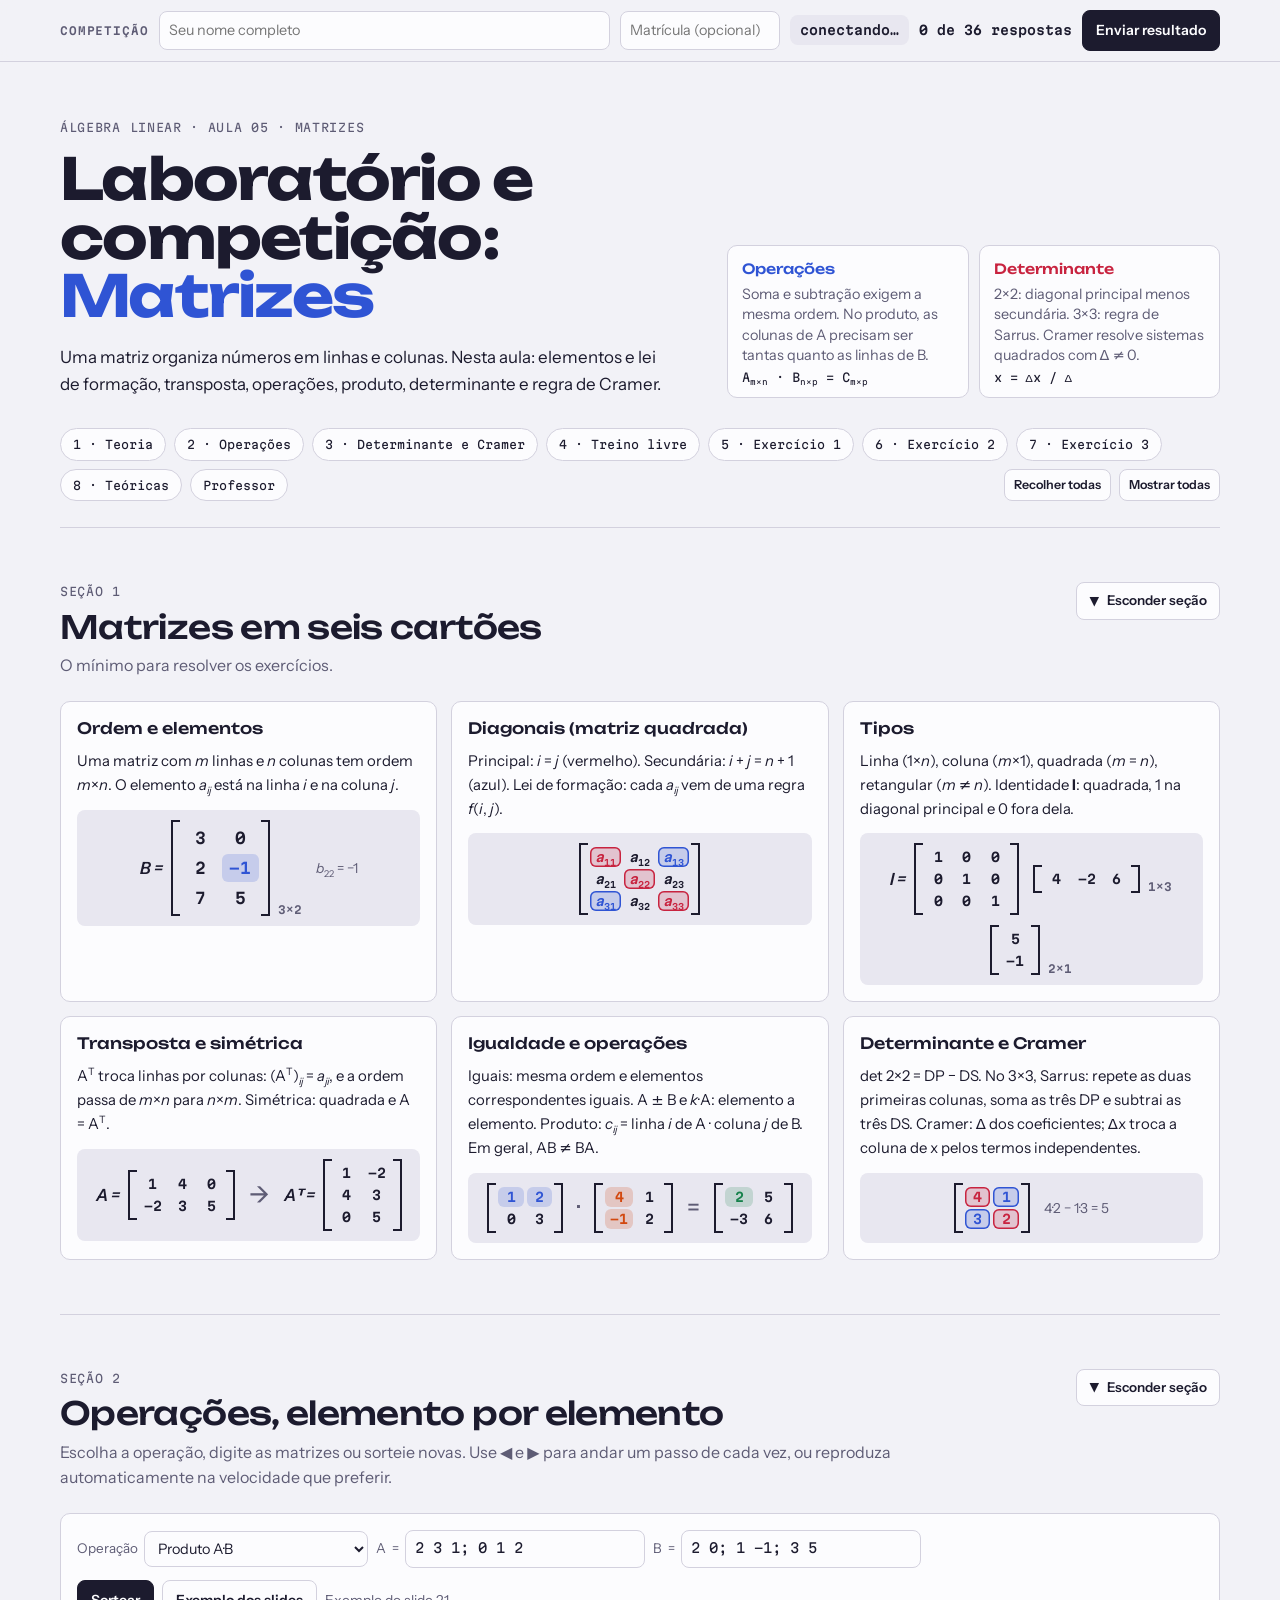
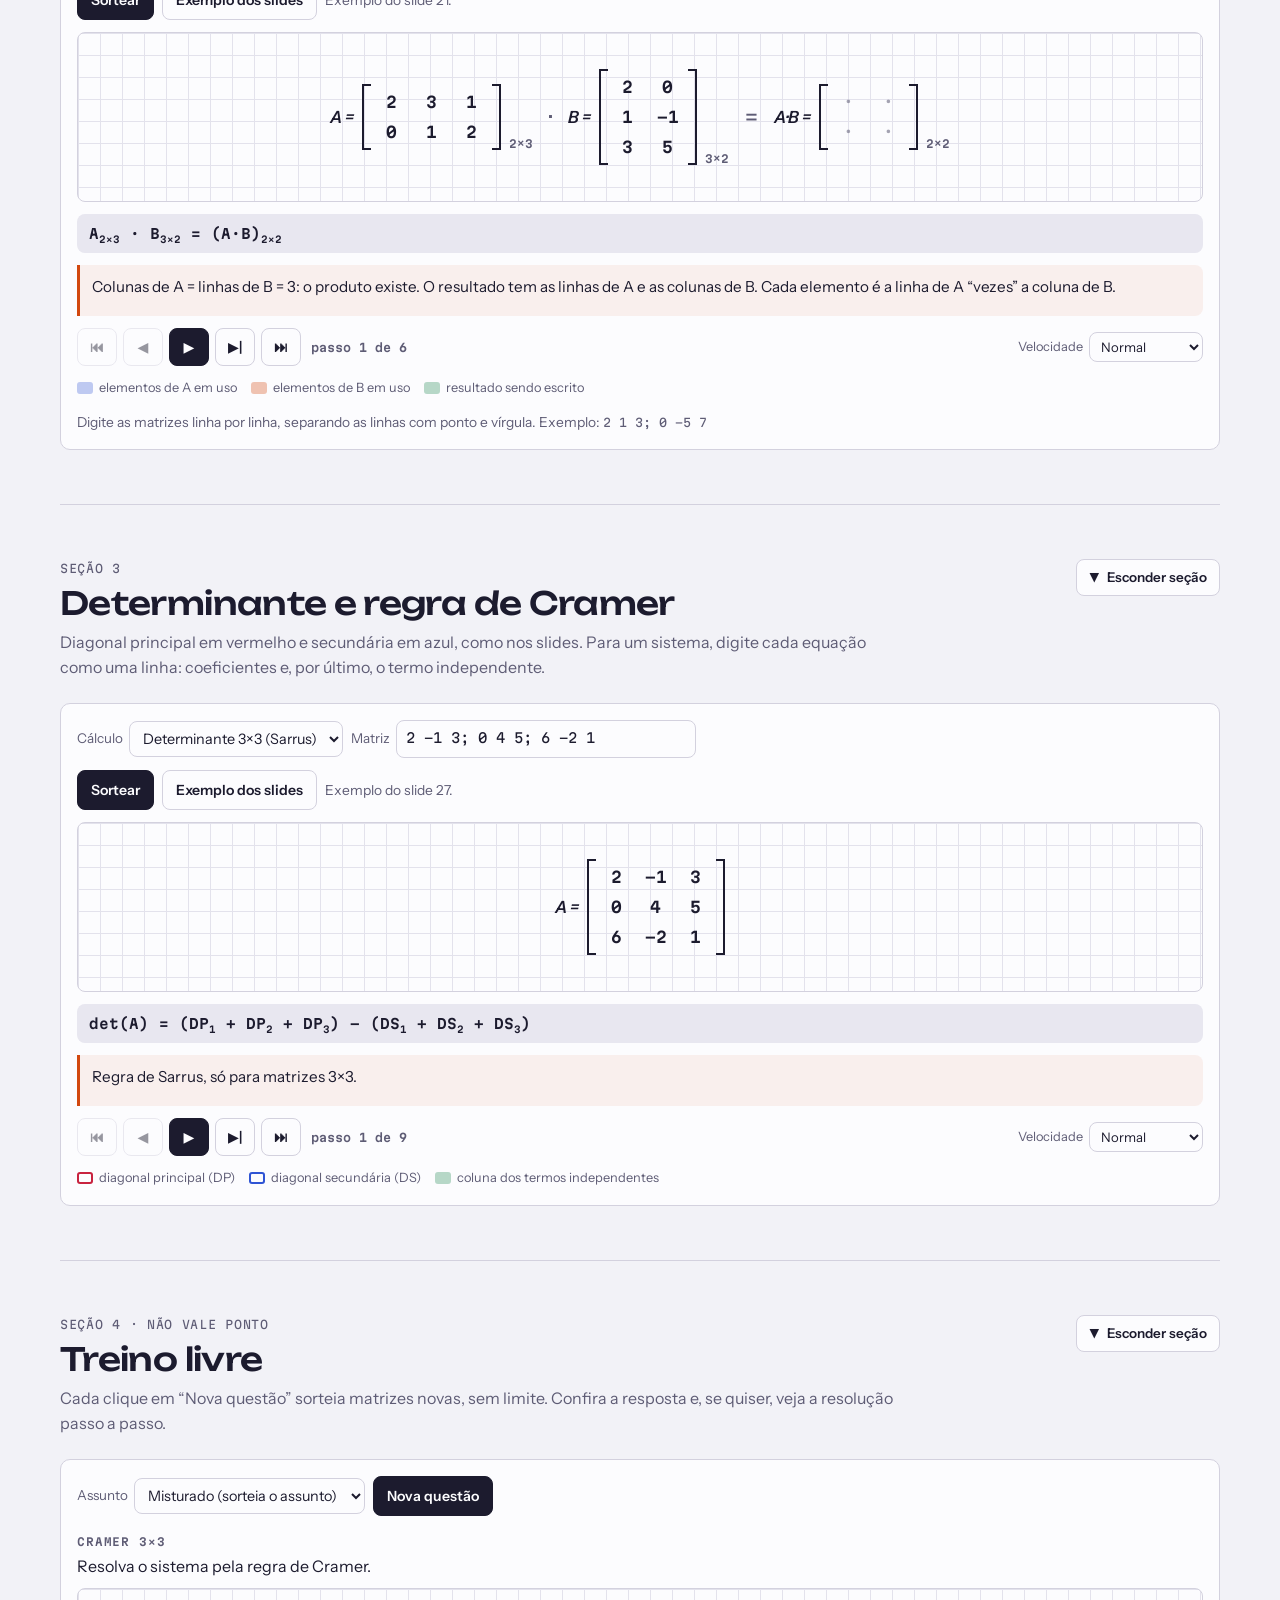
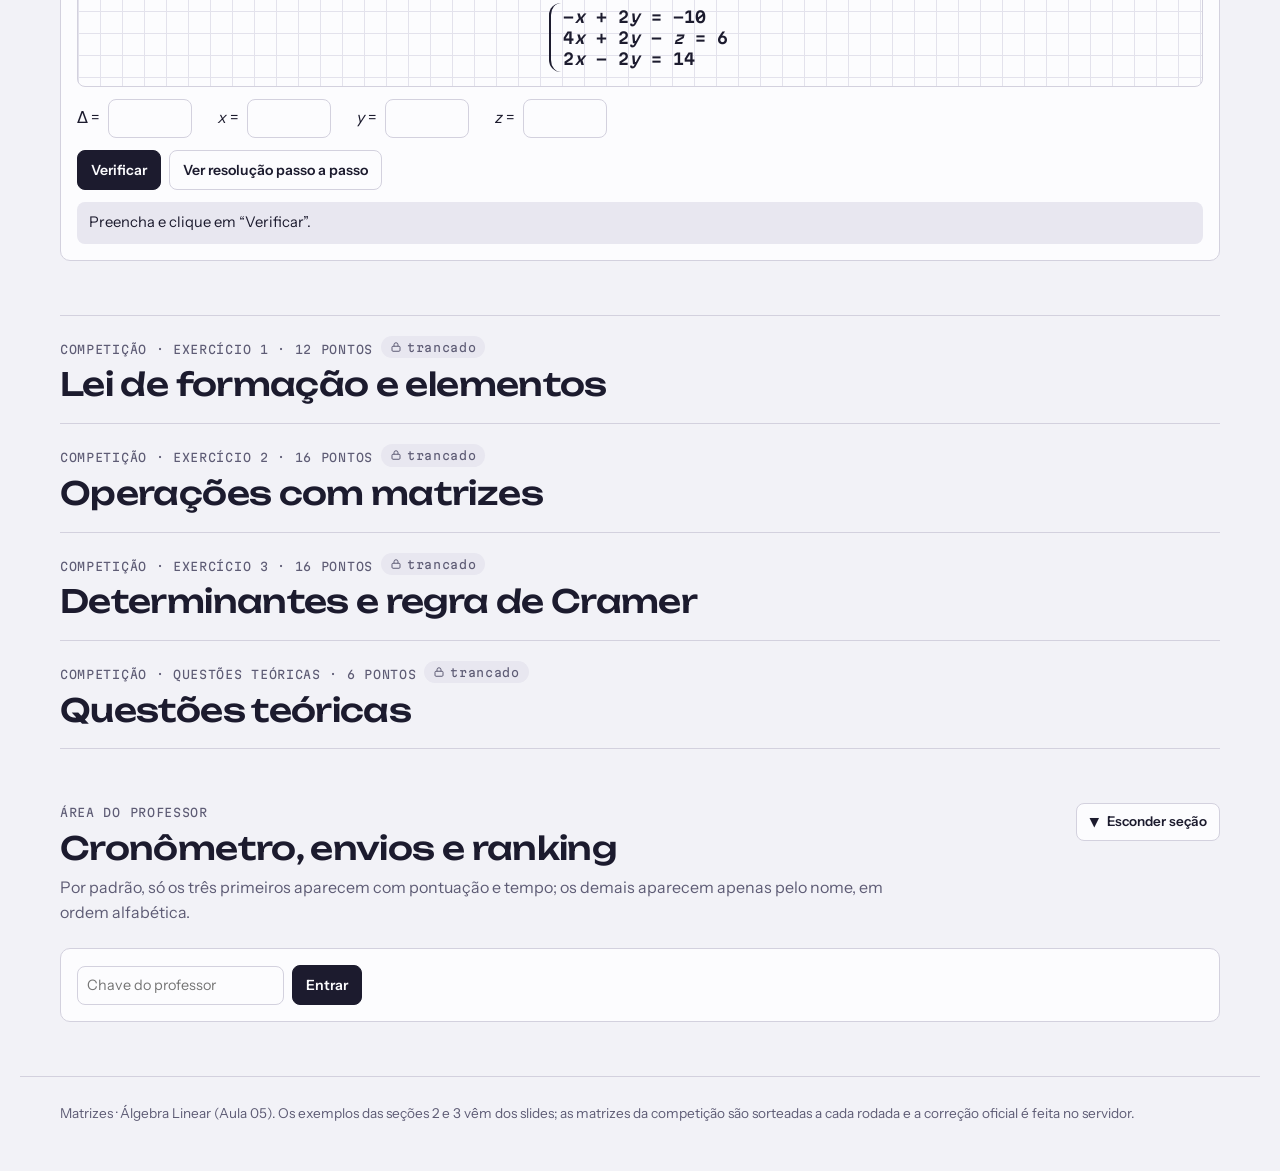
==== commit dd6e996f: "fix: include script url" ====
--- a/aula-05/index.html
+++ b/aula-05/index.html
@@ -1,1511 +1,5405 @@
 <!doctype html>
 <html lang="pt-BR">
-<head>
-<meta charset="utf-8">
-<meta name="viewport" content="width=device-width,initial-scale=1">
-<title>Competição: Matrizes</title>
-<link rel="preconnect" href="https://fonts.googleapis.com">
-<link rel="preconnect" href="https://fonts.gstatic.com" crossorigin>
-<link rel="stylesheet" href="https://fonts.googleapis.com/css2?family=Unbounded:wght@500;700&family=Instrument+Sans:ital,wght@0,400;0,500;0,600;0,700;1,400;1,600&family=Martian+Mono:wght@400;600&display=swap">
-<style>
-/* Mesmo modelo das páginas de competição anteriores, com papel quadriculado. Cores como nos slides: diagonal principal em vermelho, secundária em azul. */
-:root{
-  --bg:#F2F2F7; --surface:#FCFCFE; --sunk:#E8E7F0; --ink:#1C1B2E; --muted:#5E5C75; --line:#D3D1DE; --dot:#E3E2EC;
-  --vtx:#2F54D4; --edge:#D2480F; --out:#15804A; --in:#C8233F;
-  --f-display:"Unbounded","Arial Black",system-ui,sans-serif;
-  --f-body:"Instrument Sans",system-ui,-apple-system,"Segoe UI",Roboto,sans-serif;
-  --f-mono:"Martian Mono",ui-monospace,"SFMono-Regular",Menlo,Consolas,monospace;
-  --r:10px;
-}
-@media (prefers-color-scheme: dark){
-  :root:not([data-theme="light"]){
-    --bg:#121220; --surface:#1A1A2B; --sunk:#0E0E19; --ink:#E7E6F2; --muted:#9C9AB4; --line:#2E2D45; --dot:#232237;
-    --vtx:#7C98FF; --edge:#FF8A4C; --out:#4FD08C; --in:#FF6B85; color-scheme:dark;
-  }
-}
-:root[data-theme="dark"]{
-  --bg:#121220; --surface:#1A1A2B; --sunk:#0E0E19; --ink:#E7E6F2; --muted:#9C9AB4; --line:#2E2D45; --dot:#232237;
-  --vtx:#7C98FF; --edge:#FF8A4C; --out:#4FD08C; --in:#FF6B85; color-scheme:dark;
-}
-*{box-sizing:border-box}
-[hidden]{display:none!important}
-body{background:var(--bg);color:var(--ink);font:16px/1.6 var(--f-body);-webkit-font-smoothing:antialiased}
-.wrap{max-width:1240px;margin-inline:auto;padding-inline:clamp(16px,4vw,40px)}
-h1,h2,h3,h4{margin:0;text-wrap:balance}
-p{margin:0}
-code{font-family:var(--f-mono);font-size:.84em}
-sub,sup{font-size:.68em;line-height:0}
-:focus-visible{outline:2px solid var(--vtx);outline-offset:2px}
-.kv{color:var(--vtx);font-weight:600} .ke{color:var(--edge);font-weight:600} .ko{color:var(--out);font-weight:600} .ki{color:var(--in);font-weight:600}
+  <head>
+    <meta charset="utf-8" />
+    <meta name="viewport" content="width=device-width,initial-scale=1" />
+    <title>Competição: Matrizes</title>
+    <link rel="preconnect" href="https://fonts.googleapis.com" />
+    <link rel="preconnect" href="https://fonts.gstatic.com" crossorigin />
+    <link
+      rel="stylesheet"
+      href="https://fonts.googleapis.com/css2?family=Unbounded:wght@500;700&family=Instrument+Sans:ital,wght@0,400;0,500;0,600;0,700;1,400;1,600&family=Martian+Mono:wght@400;600&display=swap"
+    />
+    <style>
+      /* Mesmo modelo das páginas de competição anteriores, com papel quadriculado. Cores como nos slides: diagonal principal em vermelho, secundária em azul. */
+      :root {
+        --bg: #f2f2f7;
+        --surface: #fcfcfe;
+        --sunk: #e8e7f0;
+        --ink: #1c1b2e;
+        --muted: #5e5c75;
+        --line: #d3d1de;
+        --dot: #e3e2ec;
+        --vtx: #2f54d4;
+        --edge: #d2480f;
+        --out: #15804a;
+        --in: #c8233f;
+        --f-display: "Unbounded", "Arial Black", system-ui, sans-serif;
+        --f-body:
+          "Instrument Sans", system-ui, -apple-system, "Segoe UI", Roboto,
+          sans-serif;
+        --f-mono:
+          "Martian Mono", ui-monospace, "SFMono-Regular", Menlo, Consolas,
+          monospace;
+        --r: 10px;
+      }
+      @media (prefers-color-scheme: dark) {
+        :root:not([data-theme="light"]) {
+          --bg: #121220;
+          --surface: #1a1a2b;
+          --sunk: #0e0e19;
+          --ink: #e7e6f2;
+          --muted: #9c9ab4;
+          --line: #2e2d45;
+          --dot: #232237;
+          --vtx: #7c98ff;
+          --edge: #ff8a4c;
+          --out: #4fd08c;
+          --in: #ff6b85;
+          color-scheme: dark;
+        }
+      }
+      :root[data-theme="dark"] {
+        --bg: #121220;
+        --surface: #1a1a2b;
+        --sunk: #0e0e19;
+        --ink: #e7e6f2;
+        --muted: #9c9ab4;
+        --line: #2e2d45;
+        --dot: #232237;
+        --vtx: #7c98ff;
+        --edge: #ff8a4c;
+        --out: #4fd08c;
+        --in: #ff6b85;
+        color-scheme: dark;
+      }
+      * {
+        box-sizing: border-box;
+      }
+      [hidden] {
+        display: none !important;
+      }
+      body {
+        background: var(--bg);
+        color: var(--ink);
+        font: 16px/1.6 var(--f-body);
+        -webkit-font-smoothing: antialiased;
+      }
+      .wrap {
+        max-width: 1240px;
+        margin-inline: auto;
+        padding-inline: clamp(16px, 4vw, 40px);
+      }
+      h1,
+      h2,
+      h3,
+      h4 {
+        margin: 0;
+        text-wrap: balance;
+      }
+      p {
+        margin: 0;
+      }
+      code {
+        font-family: var(--f-mono);
+        font-size: 0.84em;
+      }
+      sub,
+      sup {
+        font-size: 0.68em;
+        line-height: 0;
+      }
+      :focus-visible {
+        outline: 2px solid var(--vtx);
+        outline-offset: 2px;
+      }
+      .kv {
+        color: var(--vtx);
+        font-weight: 600;
+      }
+      .ke {
+        color: var(--edge);
+        font-weight: 600;
+      }
+      .ko {
+        color: var(--out);
+        font-weight: 600;
+      }
+      .ki {
+        color: var(--in);
+        font-weight: 600;
+      }
 
-.hero{display:grid;grid-template-columns:minmax(0,1.25fr) minmax(0,1fr);gap:clamp(20px,4vw,56px);padding-block:clamp(28px,5vw,56px) 20px;align-items:end}
-.eyebrow{font-family:var(--f-mono);font-size:.72rem;letter-spacing:.06em;text-transform:uppercase;color:var(--muted);margin-bottom:14px}
-h1{font-family:var(--f-display);font-weight:700;font-size:clamp(2rem,5vw,3.6rem);line-height:1.02;letter-spacing:-.03em}
-h1 .v{color:var(--vtx)}
-.lead{font-size:1.06rem;max-width:58ch;margin-top:18px}
-.hero-pair{display:grid;grid-template-columns:1fr 1fr;gap:10px}
-.hero-pair div{background:var(--surface);border:1px solid var(--line);border-radius:var(--r);padding:12px 14px;display:grid;gap:4px}
-.hero-pair b{font-family:var(--f-display);font-size:.88rem;font-weight:500}
-.hero-pair span{font-size:.9rem;color:var(--muted);line-height:1.4}
-.hero-pair .dim{font-family:var(--f-mono);font-size:.74rem;color:var(--ink)}
-nav.toc{display:flex;flex-wrap:wrap;gap:8px;padding-block:10px 26px;align-items:center}
-nav.toc a{font-family:var(--f-mono);font-size:.72rem;color:var(--ink);text-decoration:none;padding:6px 12px;border:1px solid var(--line);border-radius:999px;background:var(--surface)}
-nav.toc a:hover{border-color:var(--ink)}
-nav.toc .sp{flex:1}
+      .hero {
+        display: grid;
+        grid-template-columns: minmax(0, 1.25fr) minmax(0, 1fr);
+        gap: clamp(20px, 4vw, 56px);
+        padding-block: clamp(28px, 5vw, 56px) 20px;
+        align-items: end;
+      }
+      .eyebrow {
+        font-family: var(--f-mono);
+        font-size: 0.72rem;
+        letter-spacing: 0.06em;
+        text-transform: uppercase;
+        color: var(--muted);
+        margin-bottom: 14px;
+      }
+      h1 {
+        font-family: var(--f-display);
+        font-weight: 700;
+        font-size: clamp(2rem, 5vw, 3.6rem);
+        line-height: 1.02;
+        letter-spacing: -0.03em;
+      }
+      h1 .v {
+        color: var(--vtx);
+      }
+      .lead {
+        font-size: 1.06rem;
+        max-width: 58ch;
+        margin-top: 18px;
+      }
+      .hero-pair {
+        display: grid;
+        grid-template-columns: 1fr 1fr;
+        gap: 10px;
+      }
+      .hero-pair div {
+        background: var(--surface);
+        border: 1px solid var(--line);
+        border-radius: var(--r);
+        padding: 12px 14px;
+        display: grid;
+        gap: 4px;
+      }
+      .hero-pair b {
+        font-family: var(--f-display);
+        font-size: 0.88rem;
+        font-weight: 500;
+      }
+      .hero-pair span {
+        font-size: 0.9rem;
+        color: var(--muted);
+        line-height: 1.4;
+      }
+      .hero-pair .dim {
+        font-family: var(--f-mono);
+        font-size: 0.74rem;
+        color: var(--ink);
+      }
+      nav.toc {
+        display: flex;
+        flex-wrap: wrap;
+        gap: 8px;
+        padding-block: 10px 26px;
+        align-items: center;
+      }
+      nav.toc a {
+        font-family: var(--f-mono);
+        font-size: 0.72rem;
+        color: var(--ink);
+        text-decoration: none;
+        padding: 6px 12px;
+        border: 1px solid var(--line);
+        border-radius: 999px;
+        background: var(--surface);
+      }
+      nav.toc a:hover {
+        border-color: var(--ink);
+      }
+      nav.toc .sp {
+        flex: 1;
+      }
 
-section{padding-block:clamp(30px,5vw,54px);border-top:1px solid var(--line)}
-.sec-top{display:flex;gap:16px;align-items:flex-start;justify-content:space-between;flex-wrap:wrap}
-.sec-head{display:grid;gap:8px;max-width:76ch}
-.sec-head .num{font-family:var(--f-mono);font-size:.72rem;color:var(--muted);letter-spacing:.06em}
-h2{font-family:var(--f-display);font-weight:500;font-size:clamp(1.35rem,2.8vw,2rem);line-height:1.15;letter-spacing:-.02em}
-.sec-head p{color:var(--muted)}
-.collapse{display:inline-flex;align-items:center;gap:8px;font-size:.84rem;font-weight:600;padding:7px 12px;border-radius:8px;border:1px solid var(--line);background:var(--surface);color:var(--ink);cursor:pointer;white-space:nowrap}
-.collapse:hover{border-color:var(--ink)}
-.collapse .chev{display:inline-block;transition:transform .25s;font-size:.78rem}
-section.closed .collapse .chev{transform:rotate(-90deg)}
-section.closed{padding-block:18px}
-section.closed .sec-head p{display:none}
-.sec-body{margin-top:22px;display:grid;gap:18px}
-section.closed .sec-body{display:none}
-/* competição trancada: só o título aparece */
-.lockchip{display:inline-flex;align-items:center;gap:5px;margin-left:8px;padding:2px 9px;border-radius:999px;background:var(--sunk);color:var(--muted);vertical-align:1px}
-.lockchip svg{width:12px;height:12px}
-body.liberada .lockchip{display:none}
-body:not(.liberada) section[data-comp]{padding-block:20px}
-body:not(.liberada) section[data-comp] .sec-head p,
-body:not(.liberada) section[data-comp] .sec-body,
-body:not(.liberada) section[data-comp] .collapse{display:none}
+      section {
+        padding-block: clamp(30px, 5vw, 54px);
+        border-top: 1px solid var(--line);
+      }
+      .sec-top {
+        display: flex;
+        gap: 16px;
+        align-items: flex-start;
+        justify-content: space-between;
+        flex-wrap: wrap;
+      }
+      .sec-head {
+        display: grid;
+        gap: 8px;
+        max-width: 76ch;
+      }
+      .sec-head .num {
+        font-family: var(--f-mono);
+        font-size: 0.72rem;
+        color: var(--muted);
+        letter-spacing: 0.06em;
+      }
+      h2 {
+        font-family: var(--f-display);
+        font-weight: 500;
+        font-size: clamp(1.35rem, 2.8vw, 2rem);
+        line-height: 1.15;
+        letter-spacing: -0.02em;
+      }
+      .sec-head p {
+        color: var(--muted);
+      }
+      .collapse {
+        display: inline-flex;
+        align-items: center;
+        gap: 8px;
+        font-size: 0.84rem;
+        font-weight: 600;
+        padding: 7px 12px;
+        border-radius: 8px;
+        border: 1px solid var(--line);
+        background: var(--surface);
+        color: var(--ink);
+        cursor: pointer;
+        white-space: nowrap;
+      }
+      .collapse:hover {
+        border-color: var(--ink);
+      }
+      .collapse .chev {
+        display: inline-block;
+        transition: transform 0.25s;
+        font-size: 0.78rem;
+      }
+      section.closed .collapse .chev {
+        transform: rotate(-90deg);
+      }
+      section.closed {
+        padding-block: 18px;
+      }
+      section.closed .sec-head p {
+        display: none;
+      }
+      .sec-body {
+        margin-top: 22px;
+        display: grid;
+        gap: 18px;
+      }
+      section.closed .sec-body {
+        display: none;
+      }
+      /* competição trancada: só o título aparece */
+      .lockchip {
+        display: inline-flex;
+        align-items: center;
+        gap: 5px;
+        margin-left: 8px;
+        padding: 2px 9px;
+        border-radius: 999px;
+        background: var(--sunk);
+        color: var(--muted);
+        vertical-align: 1px;
+      }
+      .lockchip svg {
+        width: 12px;
+        height: 12px;
+      }
+      body.liberada .lockchip {
+        display: none;
+      }
+      body:not(.liberada) section[data-comp] {
+        padding-block: 20px;
+      }
+      body:not(.liberada) section[data-comp] .sec-head p,
+      body:not(.liberada) section[data-comp] .sec-body,
+      body:not(.liberada) section[data-comp] .collapse {
+        display: none;
+      }
 
-.card{background:var(--surface);border:1px solid var(--line);border-radius:var(--r);padding:16px;display:flex;flex-direction:column;gap:12px;min-width:0}
-.card h4{font:500 .98rem var(--f-display)}
-.lbl{font-family:var(--f-mono);font-size:.68rem;font-weight:600;letter-spacing:.08em;text-transform:uppercase;color:var(--muted)}
-.hint{font-size:.86rem;color:var(--muted)}
-.row{display:flex;flex-wrap:wrap;gap:8px;align-items:center}
-.row.spread{justify-content:space-between}
-.sp{flex:1}
+      .card {
+        background: var(--surface);
+        border: 1px solid var(--line);
+        border-radius: var(--r);
+        padding: 16px;
+        display: flex;
+        flex-direction: column;
+        gap: 12px;
+        min-width: 0;
+      }
+      .card h4 {
+        font: 500 0.98rem var(--f-display);
+      }
+      .lbl {
+        font-family: var(--f-mono);
+        font-size: 0.68rem;
+        font-weight: 600;
+        letter-spacing: 0.08em;
+        text-transform: uppercase;
+        color: var(--muted);
+      }
+      .hint {
+        font-size: 0.86rem;
+        color: var(--muted);
+      }
+      .row {
+        display: flex;
+        flex-wrap: wrap;
+        gap: 8px;
+        align-items: center;
+      }
+      .row.spread {
+        justify-content: space-between;
+      }
+      .sp {
+        flex: 1;
+      }
 
-button{font:inherit;color:inherit}
-.btn{display:inline-flex;align-items:center;justify-content:center;gap:8px;font-weight:600;font-size:.88rem;padding:8px 13px;border-radius:8px;border:1px solid var(--line);background:var(--surface);color:var(--ink);cursor:pointer;transition:border-color .15s,background .15s,transform .1s}
-.btn:hover{border-color:var(--ink)}
-.btn:active{transform:translateY(1px)}
-.btn[disabled]{opacity:.45;cursor:not-allowed}
-.btn-primary{background:var(--ink);color:var(--surface);border-color:var(--ink)}
-.btn-primary:hover{background:var(--vtx);border-color:var(--vtx)}
-.btn.sm{font-size:.78rem;padding:5px 9px}
-.btn.danger:hover{border-color:var(--in);color:var(--in)}
-select,input[type=text],input[type=number],input[type=password]{font:inherit;font-size:.9rem;padding:7px 9px;border-radius:8px;border:1px solid var(--line);background:var(--surface);color:var(--ink);min-width:0}
-input[type=number]{width:92px;font-family:var(--f-mono)}
-input.minp{font-family:var(--f-mono);font-size:.84rem;width:240px;max-width:72vw}
-input.minp.bad{border-color:var(--in)}
-label.chk{display:inline-flex;gap:6px;align-items:center;font-size:.86rem}
-.ctl{display:inline-flex;gap:6px;align-items:center;font-size:.84rem;color:var(--muted);max-width:100%}
+      button {
+        font: inherit;
+        color: inherit;
+      }
+      .btn {
+        display: inline-flex;
+        align-items: center;
+        justify-content: center;
+        gap: 8px;
+        font-weight: 600;
+        font-size: 0.88rem;
+        padding: 8px 13px;
+        border-radius: 8px;
+        border: 1px solid var(--line);
+        background: var(--surface);
+        color: var(--ink);
+        cursor: pointer;
+        transition:
+          border-color 0.15s,
+          background 0.15s,
+          transform 0.1s;
+      }
+      .btn:hover {
+        border-color: var(--ink);
+      }
+      .btn:active {
+        transform: translateY(1px);
+      }
+      .btn[disabled] {
+        opacity: 0.45;
+        cursor: not-allowed;
+      }
+      .btn-primary {
+        background: var(--ink);
+        color: var(--surface);
+        border-color: var(--ink);
+      }
+      .btn-primary:hover {
+        background: var(--vtx);
+        border-color: var(--vtx);
+      }
+      .btn.sm {
+        font-size: 0.78rem;
+        padding: 5px 9px;
+      }
+      .btn.danger:hover {
+        border-color: var(--in);
+        color: var(--in);
+      }
+      select,
+      input[type="text"],
+      input[type="number"],
+      input[type="password"] {
+        font: inherit;
+        font-size: 0.9rem;
+        padding: 7px 9px;
+        border-radius: 8px;
+        border: 1px solid var(--line);
+        background: var(--surface);
+        color: var(--ink);
+        min-width: 0;
+      }
+      input[type="number"] {
+        width: 92px;
+        font-family: var(--f-mono);
+      }
+      input.minp {
+        font-family: var(--f-mono);
+        font-size: 0.84rem;
+        width: 240px;
+        max-width: 72vw;
+      }
+      input.minp.bad {
+        border-color: var(--in);
+      }
+      label.chk {
+        display: inline-flex;
+        gap: 6px;
+        align-items: center;
+        font-size: 0.86rem;
+      }
+      .ctl {
+        display: inline-flex;
+        gap: 6px;
+        align-items: center;
+        font-size: 0.84rem;
+        color: var(--muted);
+        max-width: 100%;
+      }
 
-/* passo a passo + velocidade */
-.pstrip{display:flex;flex-wrap:wrap;gap:6px;align-items:center}
-.pstrip .btn{min-width:40px;padding:7px 10px}
-.pstrip .pc-count{font:600 .72rem var(--f-mono);color:var(--muted);margin-left:4px}
-.pstrip .spd{display:inline-flex;gap:6px;align-items:center;font-size:.8rem;color:var(--muted);margin-left:auto}
-.pstrip .spd select{font-size:.82rem;padding:5px 7px}
+      /* passo a passo + velocidade */
+      .pstrip {
+        display: flex;
+        flex-wrap: wrap;
+        gap: 6px;
+        align-items: center;
+      }
+      .pstrip .btn {
+        min-width: 40px;
+        padding: 7px 10px;
+      }
+      .pstrip .pc-count {
+        font: 600 0.72rem var(--f-mono);
+        color: var(--muted);
+        margin-left: 4px;
+      }
+      .pstrip .spd {
+        display: inline-flex;
+        gap: 6px;
+        align-items: center;
+        font-size: 0.8rem;
+        color: var(--muted);
+        margin-left: auto;
+      }
+      .pstrip .spd select {
+        font-size: 0.82rem;
+        padding: 5px 7px;
+      }
 
-/* palco e matrizes */
-.stage{display:flex;flex-wrap:wrap;gap:14px 16px;align-items:center;justify-content:center;padding:20px 12px;min-height:170px;border-radius:8px;border:1px solid var(--line);background-color:var(--surface);background-image:linear-gradient(var(--dot) 1px,transparent 1px),linear-gradient(90deg,var(--dot) 1px,transparent 1px);background-size:22px 22px;overflow-x:auto}
-.stage.sm{min-height:0;padding:14px 10px}
-.mxw{display:inline-flex;align-items:center;gap:8px;flex:none}
-.mxn{font:italic 600 1.05rem var(--f-body);white-space:nowrap}
-.mxo{font:600 .68rem var(--f-mono);color:var(--muted);align-self:flex-end}
-.mx{display:inline-grid;grid-template-columns:repeat(var(--n),auto);gap:2px 3px;padding:4px 11px;position:relative}
-.mx::before,.mx::after{content:'';position:absolute;top:0;bottom:0;width:7px;border:2px solid var(--ink)}
-.mx::before{left:0;border-right:0} .mx::after{right:0;border-left:0}
-.mx > span{min-width:2.4em;padding:5px 7px;text-align:center;font:600 .96rem var(--f-mono);border-radius:6px;transition:background .3s,color .3s}
-.mx > span em{color:var(--muted);font-style:normal;opacity:.55}
-.mx > span.ha{background:color-mix(in srgb,var(--vtx) 18%,transparent);color:var(--vtx)}
-.mx > span.hb{background:color-mix(in srgb,var(--edge) 20%,transparent);color:var(--edge)}
-.mx > span.hr{background:color-mix(in srgb,var(--out) 18%,transparent);color:var(--out)}
-.mx > span.pd{background:color-mix(in srgb,var(--in) 18%,transparent);color:var(--in);box-shadow:inset 0 0 0 1.5px var(--in)}
-.mx > span.sd{background:color-mix(in srgb,var(--vtx) 18%,transparent);color:var(--vtx);box-shadow:inset 0 0 0 1.5px var(--vtx)}
-.mx > span.ext{opacity:.55} .mx > span.ext.pd,.mx > span.ext.sd{opacity:1}
-.mx > span.sep{margin-left:8px;border-left:1.5px dashed var(--muted);border-radius:0 6px 6px 0}
-.mx > span.nw{animation:tpop .45s cubic-bezier(.3,1.6,.5,1)}
-@keyframes tpop{from{transform:scale(.5)}to{transform:scale(1)}}
-.mx.sm > span{font-size:.8rem;padding:2px 5px;min-width:2em}
-.opr{font:500 1.5rem var(--f-body);color:var(--muted)}
-.sys,.cases{display:inline-grid;gap:2px;border-left:2px solid var(--ink);border-radius:12px 0 0 12px;padding:4px 4px 4px 12px;font:600 .98rem var(--f-mono);text-align:left;vertical-align:middle}
-.cases{font:500 1rem var(--f-body);margin-left:4px}
-.lei{display:inline-flex;align-items:center;gap:6px;flex-wrap:wrap;font-size:1.05rem}
-.calc{font:600 .86rem/1.7 var(--f-mono);padding:8px 12px;background:var(--sunk);border-radius:8px;min-height:2.6em;overflow-wrap:anywhere}
-.caption{min-height:3.3em;font-size:.95rem;padding:10px 12px;border-left:3px solid var(--edge);background:color-mix(in srgb,var(--edge) 7%,transparent);border-radius:0 8px 8px 0}
-.view{display:grid;gap:12px}
-.legend{display:flex;flex-wrap:wrap;gap:6px 14px;font-size:.8rem;color:var(--muted)}
-.legend span{display:inline-flex;align-items:center;gap:6px}
-.legend i{width:16px;height:12px;border-radius:3px;display:inline-block}
-.legend i.ha{background:color-mix(in srgb,var(--vtx) 30%,transparent)} .legend i.hb{background:color-mix(in srgb,var(--edge) 32%,transparent)} .legend i.hr{background:color-mix(in srgb,var(--out) 30%,transparent)}
-.legend i.pd{box-shadow:inset 0 0 0 2px var(--in)} .legend i.sd{box-shadow:inset 0 0 0 2px var(--vtx)}
-.two{display:grid;grid-template-columns:minmax(0,1.2fr) minmax(0,1fr);gap:18px;align-items:start}
-.tri{display:grid;grid-template-columns:repeat(auto-fit,minmax(min(100%,330px),1fr));gap:18px;align-items:start}
-.tcards{display:grid;grid-template-columns:repeat(auto-fit,minmax(min(100%,280px),1fr));gap:14px}
-.tcards .card p{font-size:.93rem}
-.tcards .ex{display:flex;flex-wrap:wrap;gap:10px 14px;align-items:center;justify-content:center;padding:10px;border-radius:8px;background:var(--sunk)}
+      /* palco e matrizes */
+      .stage {
+        display: flex;
+        flex-wrap: wrap;
+        gap: 14px 16px;
+        align-items: center;
+        justify-content: center;
+        padding: 20px 12px;
+        min-height: 170px;
+        border-radius: 8px;
+        border: 1px solid var(--line);
+        background-color: var(--surface);
+        background-image:
+          linear-gradient(var(--dot) 1px, transparent 1px),
+          linear-gradient(90deg, var(--dot) 1px, transparent 1px);
+        background-size: 22px 22px;
+        overflow-x: auto;
+      }
+      .stage.sm {
+        min-height: 0;
+        padding: 14px 10px;
+      }
+      .mxw {
+        display: inline-flex;
+        align-items: center;
+        gap: 8px;
+        flex: none;
+      }
+      .mxn {
+        font: italic 600 1.05rem var(--f-body);
+        white-space: nowrap;
+      }
+      .mxo {
+        font: 600 0.68rem var(--f-mono);
+        color: var(--muted);
+        align-self: flex-end;
+      }
+      .mx {
+        display: inline-grid;
+        grid-template-columns: repeat(var(--n), auto);
+        gap: 2px 3px;
+        padding: 4px 11px;
+        position: relative;
+      }
+      .mx::before,
+      .mx::after {
+        content: "";
+        position: absolute;
+        top: 0;
+        bottom: 0;
+        width: 7px;
+        border: 2px solid var(--ink);
+      }
+      .mx::before {
+        left: 0;
+        border-right: 0;
+      }
+      .mx::after {
+        right: 0;
+        border-left: 0;
+      }
+      .mx > span {
+        min-width: 2.4em;
+        padding: 5px 7px;
+        text-align: center;
+        font: 600 0.96rem var(--f-mono);
+        border-radius: 6px;
+        transition:
+          background 0.3s,
+          color 0.3s;
+      }
+      .mx > span em {
+        color: var(--muted);
+        font-style: normal;
+        opacity: 0.55;
+      }
+      .mx > span.ha {
+        background: color-mix(in srgb, var(--vtx) 18%, transparent);
+        color: var(--vtx);
+      }
+      .mx > span.hb {
+        background: color-mix(in srgb, var(--edge) 20%, transparent);
+        color: var(--edge);
+      }
+      .mx > span.hr {
+        background: color-mix(in srgb, var(--out) 18%, transparent);
+        color: var(--out);
+      }
+      .mx > span.pd {
+        background: color-mix(in srgb, var(--in) 18%, transparent);
+        color: var(--in);
+        box-shadow: inset 0 0 0 1.5px var(--in);
+      }
+      .mx > span.sd {
+        background: color-mix(in srgb, var(--vtx) 18%, transparent);
+        color: var(--vtx);
+        box-shadow: inset 0 0 0 1.5px var(--vtx);
+      }
+      .mx > span.ext {
+        opacity: 0.55;
+      }
+      .mx > span.ext.pd,
+      .mx > span.ext.sd {
+        opacity: 1;
+      }
+      .mx > span.sep {
+        margin-left: 8px;
+        border-left: 1.5px dashed var(--muted);
+        border-radius: 0 6px 6px 0;
+      }
+      .mx > span.nw {
+        animation: tpop 0.45s cubic-bezier(0.3, 1.6, 0.5, 1);
+      }
+      @keyframes tpop {
+        from {
+          transform: scale(0.5);
+        }
+        to {
+          transform: scale(1);
+        }
+      }
+      .mx.sm > span {
+        font-size: 0.8rem;
+        padding: 2px 5px;
+        min-width: 2em;
+      }
+      .opr {
+        font: 500 1.5rem var(--f-body);
+        color: var(--muted);
+      }
+      .sys,
+      .cases {
+        display: inline-grid;
+        gap: 2px;
+        border-left: 2px solid var(--ink);
+        border-radius: 12px 0 0 12px;
+        padding: 4px 4px 4px 12px;
+        font: 600 0.98rem var(--f-mono);
+        text-align: left;
+        vertical-align: middle;
+      }
+      .cases {
+        font: 500 1rem var(--f-body);
+        margin-left: 4px;
+      }
+      .lei {
+        display: inline-flex;
+        align-items: center;
+        gap: 6px;
+        flex-wrap: wrap;
+        font-size: 1.05rem;
+      }
+      .calc {
+        font: 600 0.86rem/1.7 var(--f-mono);
+        padding: 8px 12px;
+        background: var(--sunk);
+        border-radius: 8px;
+        min-height: 2.6em;
+        overflow-wrap: anywhere;
+      }
+      .caption {
+        min-height: 3.3em;
+        font-size: 0.95rem;
+        padding: 10px 12px;
+        border-left: 3px solid var(--edge);
+        background: color-mix(in srgb, var(--edge) 7%, transparent);
+        border-radius: 0 8px 8px 0;
+      }
+      .view {
+        display: grid;
+        gap: 12px;
+      }
+      .legend {
+        display: flex;
+        flex-wrap: wrap;
+        gap: 6px 14px;
+        font-size: 0.8rem;
+        color: var(--muted);
+      }
+      .legend span {
+        display: inline-flex;
+        align-items: center;
+        gap: 6px;
+      }
+      .legend i {
+        width: 16px;
+        height: 12px;
+        border-radius: 3px;
+        display: inline-block;
+      }
+      .legend i.ha {
+        background: color-mix(in srgb, var(--vtx) 30%, transparent);
+      }
+      .legend i.hb {
+        background: color-mix(in srgb, var(--edge) 32%, transparent);
+      }
+      .legend i.hr {
+        background: color-mix(in srgb, var(--out) 30%, transparent);
+      }
+      .legend i.pd {
+        box-shadow: inset 0 0 0 2px var(--in);
+      }
+      .legend i.sd {
+        box-shadow: inset 0 0 0 2px var(--vtx);
+      }
+      .two {
+        display: grid;
+        grid-template-columns: minmax(0, 1.2fr) minmax(0, 1fr);
+        gap: 18px;
+        align-items: start;
+      }
+      .tri {
+        display: grid;
+        grid-template-columns: repeat(auto-fit, minmax(min(100%, 330px), 1fr));
+        gap: 18px;
+        align-items: start;
+      }
+      .tcards {
+        display: grid;
+        grid-template-columns: repeat(auto-fit, minmax(min(100%, 280px), 1fr));
+        gap: 14px;
+      }
+      .tcards .card p {
+        font-size: 0.93rem;
+      }
+      .tcards .ex {
+        display: flex;
+        flex-wrap: wrap;
+        gap: 10px 14px;
+        align-items: center;
+        justify-content: center;
+        padding: 10px;
+        border-radius: 8px;
+        background: var(--sunk);
+      }
 
-/* respostas */
-.ib{display:inline-flex;flex-direction:column;align-items:center;gap:2px}
-.ib input{width:84px;text-align:center}
-.inmx > span{padding:2px!important;min-width:0!important}
-.inmx .ib input{width:66px;padding:6px 4px}
-.ib.okc input{border-color:var(--out);background:color-mix(in srgb,var(--out) 9%,var(--surface))}
-.ib.badc input{border-color:var(--in);background:color-mix(in srgb,var(--in) 7%,var(--surface))}
-.gabv{font:600 .66rem var(--f-mono);color:var(--muted);white-space:nowrap}
-.ib.okc .gabv{color:var(--out)} .ib.badc .gabv{color:var(--in)}
-.qi{display:flex;flex-wrap:wrap;gap:8px 12px;align-items:center;justify-content:space-between;padding:9px 0;border-bottom:1px dashed var(--line)}
-.qi:last-child{border-bottom:0}
-.qi > span:first-child{flex:1 1 200px}
-.fb{font-size:.92rem;padding:9px 12px;border-radius:8px;background:var(--sunk);min-height:2.6em}
-.fb.ok{background:color-mix(in srgb,var(--out) 13%,transparent)} .fb.ok b{color:var(--out)}
-.fb.bad{background:color-mix(in srgb,var(--in) 11%,transparent)} .fb.bad b{color:var(--in)}
-.expts{font:600 .8rem var(--f-mono)}
-.tr-ans{display:flex;flex-wrap:wrap;gap:14px 26px;align-items:center}
-.quiz-top{display:flex;flex-wrap:wrap;gap:12px;align-items:center;justify-content:space-between}
-.qscore{font:600 .92rem var(--f-mono)}
-.qbar{flex:1;min-width:160px;max-width:360px;height:6px;border-radius:3px;background:var(--sunk);overflow:hidden}
-.qbar i{display:block;height:100%;width:0;background:var(--out);transition:width .4s}
-.quiz{display:grid;grid-template-columns:repeat(auto-fit,minmax(min(100%,360px),1fr));gap:14px}
-.q h4{font:600 1rem/1.45 var(--f-body)}
-.q .qn{font-family:var(--f-mono);font-size:.68rem;color:var(--muted)}
-.opts{display:grid;gap:6px}
-.opts button{text-align:left;font-size:.92rem;padding:8px 12px;border-radius:8px;border:1px solid var(--line);background:var(--surface);cursor:pointer;line-height:1.4}
-.opts button:hover:not([disabled]){border-color:var(--ink)}
-.opts button[disabled]{cursor:default}
-.opts button.right{border-color:var(--out);background:color-mix(in srgb,var(--out) 13%,transparent)}
-.opts button.wrong{border-color:var(--in);background:color-mix(in srgb,var(--in) 11%,transparent)}
-.q .why{font-size:.9rem;border-left:3px solid var(--out);padding-left:10px}
-.q .why.miss{border-left-color:var(--in)}
-footer{border-top:1px solid var(--line);padding-block:26px 46px;color:var(--muted);font-size:.85rem}
+      /* respostas */
+      .ib {
+        display: inline-flex;
+        flex-direction: column;
+        align-items: center;
+        gap: 2px;
+      }
+      .ib input {
+        width: 84px;
+        text-align: center;
+      }
+      .inmx > span {
+        padding: 2px !important;
+        min-width: 0 !important;
+      }
+      .inmx .ib input {
+        width: 66px;
+        padding: 6px 4px;
+      }
+      .ib.okc input {
+        border-color: var(--out);
+        background: color-mix(in srgb, var(--out) 9%, var(--surface));
+      }
+      .ib.badc input {
+        border-color: var(--in);
+        background: color-mix(in srgb, var(--in) 7%, var(--surface));
+      }
+      .gabv {
+        font: 600 0.66rem var(--f-mono);
+        color: var(--muted);
+        white-space: nowrap;
+      }
+      .ib.okc .gabv {
+        color: var(--out);
+      }
+      .ib.badc .gabv {
+        color: var(--in);
+      }
+      .qi {
+        display: flex;
+        flex-wrap: wrap;
+        gap: 8px 12px;
+        align-items: center;
+        justify-content: space-between;
+        padding: 9px 0;
+        border-bottom: 1px dashed var(--line);
+      }
+      .qi:last-child {
+        border-bottom: 0;
+      }
+      .qi > span:first-child {
+        flex: 1 1 200px;
+      }
+      .fb {
+        font-size: 0.92rem;
+        padding: 9px 12px;
+        border-radius: 8px;
+        background: var(--sunk);
+        min-height: 2.6em;
+      }
+      .fb.ok {
+        background: color-mix(in srgb, var(--out) 13%, transparent);
+      }
+      .fb.ok b {
+        color: var(--out);
+      }
+      .fb.bad {
+        background: color-mix(in srgb, var(--in) 11%, transparent);
+      }
+      .fb.bad b {
+        color: var(--in);
+      }
+      .expts {
+        font: 600 0.8rem var(--f-mono);
+      }
+      .tr-ans {
+        display: flex;
+        flex-wrap: wrap;
+        gap: 14px 26px;
+        align-items: center;
+      }
+      .quiz-top {
+        display: flex;
+        flex-wrap: wrap;
+        gap: 12px;
+        align-items: center;
+        justify-content: space-between;
+      }
+      .qscore {
+        font: 600 0.92rem var(--f-mono);
+      }
+      .qbar {
+        flex: 1;
+        min-width: 160px;
+        max-width: 360px;
+        height: 6px;
+        border-radius: 3px;
+        background: var(--sunk);
+        overflow: hidden;
+      }
+      .qbar i {
+        display: block;
+        height: 100%;
+        width: 0;
+        background: var(--out);
+        transition: width 0.4s;
+      }
+      .quiz {
+        display: grid;
+        grid-template-columns: repeat(auto-fit, minmax(min(100%, 360px), 1fr));
+        gap: 14px;
+      }
+      .q h4 {
+        font: 600 1rem/1.45 var(--f-body);
+      }
+      .q .qn {
+        font-family: var(--f-mono);
+        font-size: 0.68rem;
+        color: var(--muted);
+      }
+      .opts {
+        display: grid;
+        gap: 6px;
+      }
+      .opts button {
+        text-align: left;
+        font-size: 0.92rem;
+        padding: 8px 12px;
+        border-radius: 8px;
+        border: 1px solid var(--line);
+        background: var(--surface);
+        cursor: pointer;
+        line-height: 1.4;
+      }
+      .opts button:hover:not([disabled]) {
+        border-color: var(--ink);
+      }
+      .opts button[disabled] {
+        cursor: default;
+      }
+      .opts button.right {
+        border-color: var(--out);
+        background: color-mix(in srgb, var(--out) 13%, transparent);
+      }
+      .opts button.wrong {
+        border-color: var(--in);
+        background: color-mix(in srgb, var(--in) 11%, transparent);
+      }
+      .q .why {
+        font-size: 0.9rem;
+        border-left: 3px solid var(--out);
+        padding-left: 10px;
+      }
+      .q .why.miss {
+        border-left-color: var(--in);
+      }
+      footer {
+        border-top: 1px solid var(--line);
+        padding-block: 26px 46px;
+        color: var(--muted);
+        font-size: 0.85rem;
+      }
 
-/* competição */
-.idbar{position:sticky;top:0;z-index:40;background:color-mix(in srgb,var(--bg) 90%,transparent);backdrop-filter:blur(8px);-webkit-backdrop-filter:blur(8px);border-bottom:1px solid var(--line)}
-.idbar .wrap{display:flex;flex-wrap:wrap;gap:8px 10px;align-items:center;padding-block:10px}
-.idbar #who{flex:1 1 200px} .idbar #mat{flex:0 1 160px}
-.clock{font:600 .8rem var(--f-mono);padding:7px 10px;border-radius:8px;background:var(--sunk);white-space:nowrap}
-.clock.on{background:color-mix(in srgb,var(--out) 16%,transparent);color:var(--out)}
-.clock.warn{background:color-mix(in srgb,var(--edge) 18%,transparent);color:var(--edge)}
-.clock.end{background:color-mix(in srgb,var(--in) 14%,transparent);color:var(--in)}
-.ptsb{font:600 .8rem var(--f-mono);white-space:nowrap}
-.need{border-color:var(--in)!important;box-shadow:0 0 0 2px color-mix(in srgb,var(--in) 25%,transparent)}
-.send-panel{display:flex;flex-wrap:wrap;gap:10px;align-items:center;justify-content:space-between;padding:10px 14px;margin-bottom:10px;border-radius:8px;background:var(--surface);border:1px solid var(--line);font-size:.92rem}
-.send-panel.ok{background:color-mix(in srgb,var(--out) 12%,var(--surface));border-color:var(--out)}
-.send-panel.bad{background:color-mix(in srgb,var(--in) 10%,var(--surface));border-color:var(--in)}
-.rk-bar{display:flex;flex-wrap:wrap;gap:8px;align-items:center}
-.rk-status{font-size:.86rem;color:var(--muted)}
-.state-chip{font:600 .74rem var(--f-mono);letter-spacing:.06em;text-transform:uppercase;padding:5px 10px;border-radius:999px;background:var(--sunk)}
-.state-chip.on{background:color-mix(in srgb,var(--out) 18%,transparent);color:var(--out)}
-.state-chip.end{background:color-mix(in srgb,var(--in) 15%,transparent);color:var(--in)}
-.bigclock{font:700 clamp(1.8rem,4vw,2.6rem) var(--f-mono);letter-spacing:-.02em}
-.rk-grid{display:grid;grid-template-columns:minmax(0,1.6fr) minmax(0,1fr);gap:18px;align-items:start}
-.rk-table{width:100%;border-collapse:collapse;font-size:.9rem}
-.rk-table th,.rk-table td{padding:7px 9px;border-bottom:1px solid var(--line);text-align:left}
-.rk-table th{font:600 .64rem var(--f-mono);letter-spacing:.06em;text-transform:uppercase;color:var(--muted)}
-.rk-table td.n{font-family:var(--f-mono);font-size:.84rem;text-align:right;white-space:nowrap}
-.rk-table tr.flash td{animation:flash 2.4s}
-.tblwrap{overflow-x:auto}
-@keyframes flash{0%{background:color-mix(in srgb,var(--edge) 30%,transparent)}100%{background:transparent}}
-.medal{display:inline-flex;width:24px;height:24px;border-radius:50%;align-items:center;justify-content:center;font:700 .76rem var(--f-mono);background:var(--sunk);flex:none}
-.medal.g1{background:#F2C94C;color:#3A2C00} .medal.g2{background:#C9CED6;color:#222} .medal.g3{background:#D99A5B;color:#2A1600}
-.podio{display:grid;gap:8px}
-.podio .pd{display:grid;grid-template-columns:auto minmax(0,1fr) auto auto;gap:12px;align-items:center;padding:10px 12px;border-radius:9px;background:var(--sunk)}
-.podio .pd .nm{font-weight:700;overflow:hidden;text-overflow:ellipsis;white-space:nowrap}
-.podio .pd .n{font-family:var(--f-mono);font-size:.84rem;white-space:nowrap}
-.podio .pd.flash{animation:flash 2.4s}
-.nomes{display:flex;flex-wrap:wrap;gap:6px;margin-top:4px}
-.nomes span{padding:4px 11px;border-radius:999px;background:var(--sunk);font-size:.86rem}
-.feed{list-style:none;margin:0;padding:0;display:grid;gap:5px;max-height:420px;overflow:auto}
-.feed li{display:flex;gap:8px;justify-content:space-between;align-items:center;padding:6px 9px;border-radius:7px;background:var(--sunk);font-size:.86rem}
-.feed li.new{animation:flash 2.4s}
-.feed .t{font:600 .72rem var(--f-mono);color:var(--muted)}
-.tag-ok,.tag-late{font:600 .66rem var(--f-mono);padding:2px 7px;border-radius:999px;white-space:nowrap}
-.tag-ok{background:color-mix(in srgb,var(--out) 16%,transparent);color:var(--out)}
-.tag-late{background:color-mix(in srgb,var(--in) 14%,transparent);color:var(--in)}
-.telao{position:fixed;inset:0;z-index:100;background:var(--bg);overflow:auto;padding:clamp(16px,3vw,40px)}
-.telao-top{display:flex;flex-wrap:wrap;gap:16px;align-items:center;justify-content:space-between;margin-bottom:18px}
-.telao h2{font-size:clamp(1.4rem,3vw,2.4rem)}
-.telao .bigclock{font-size:clamp(2.4rem,7vw,5rem)}
-.tl-list{list-style:none;margin:0;padding:0;display:grid;gap:8px;position:relative}
-.tl-list li{display:grid;grid-template-columns:56px minmax(0,1fr) auto auto;gap:16px;align-items:center;padding:12px 18px;border-radius:12px;background:var(--surface);border:1px solid var(--line);font-size:clamp(1rem,2vw,1.4rem);will-change:transform}
-.tl-list li .nm{font-weight:700;overflow:hidden;text-overflow:ellipsis;white-space:nowrap}
-.tl-list li .sc{font:700 1.05em var(--f-mono)}
-.tl-list li .tm{font:600 .8em var(--f-mono);color:var(--muted)}
-.tl-list li.up{box-shadow:0 0 0 3px var(--out)}
-.tl-list .medal{width:40px;height:40px;font-size:1rem}
-.tl-nomes{margin-top:22px}
-.tl-nomes .nomes span{font-size:clamp(.95rem,1.6vw,1.2rem);padding:6px 14px;background:var(--surface);border:1px solid var(--line)}
-.tl-ticker{margin-top:16px;font-size:1rem;color:var(--muted);min-height:1.6em}
-.gate{position:fixed;inset:0;z-index:200;background:var(--bg);display:grid;place-items:center;padding:16px;overflow:auto}
-.gate-box{max-width:560px;width:100%;background:var(--surface);border:1px solid var(--line);border-radius:14px;padding:clamp(18px,4vw,28px);display:grid;gap:14px}
-.gate-box ul{margin:0;padding-left:1.2em;display:grid;gap:4px;font-size:.93rem}
-.gate-box .row input{flex:1 1 180px}
-.gate-box details{font-size:.86rem;color:var(--muted)}
-.gate-box summary{cursor:pointer}
-.alerta{padding:10px 12px;border-radius:8px;background:color-mix(in srgb,var(--in) 11%,transparent);border:1px solid var(--in);font-size:.92rem}
-.alerta b{color:var(--in)}
-body.gate-on{overflow:hidden}
-.feed .tag-bl{font:600 .66rem var(--f-mono);padding:2px 7px;border-radius:999px;background:var(--in);color:#fff;white-space:nowrap}
+      /* competição */
+      .idbar {
+        position: sticky;
+        top: 0;
+        z-index: 40;
+        background: color-mix(in srgb, var(--bg) 90%, transparent);
+        backdrop-filter: blur(8px);
+        -webkit-backdrop-filter: blur(8px);
+        border-bottom: 1px solid var(--line);
+      }
+      .idbar .wrap {
+        display: flex;
+        flex-wrap: wrap;
+        gap: 8px 10px;
+        align-items: center;
+        padding-block: 10px;
+      }
+      .idbar #who {
+        flex: 1 1 200px;
+      }
+      .idbar #mat {
+        flex: 0 1 160px;
+      }
+      .clock {
+        font: 600 0.8rem var(--f-mono);
+        padding: 7px 10px;
+        border-radius: 8px;
+        background: var(--sunk);
+        white-space: nowrap;
+      }
+      .clock.on {
+        background: color-mix(in srgb, var(--out) 16%, transparent);
+        color: var(--out);
+      }
+      .clock.warn {
+        background: color-mix(in srgb, var(--edge) 18%, transparent);
+        color: var(--edge);
+      }
+      .clock.end {
+        background: color-mix(in srgb, var(--in) 14%, transparent);
+        color: var(--in);
+      }
+      .ptsb {
+        font: 600 0.8rem var(--f-mono);
+        white-space: nowrap;
+      }
+      .need {
+        border-color: var(--in) !important;
+        box-shadow: 0 0 0 2px color-mix(in srgb, var(--in) 25%, transparent);
+      }
+      .send-panel {
+        display: flex;
+        flex-wrap: wrap;
+        gap: 10px;
+        align-items: center;
+        justify-content: space-between;
+        padding: 10px 14px;
+        margin-bottom: 10px;
+        border-radius: 8px;
+        background: var(--surface);
+        border: 1px solid var(--line);
+        font-size: 0.92rem;
+      }
+      .send-panel.ok {
+        background: color-mix(in srgb, var(--out) 12%, var(--surface));
+        border-color: var(--out);
+      }
+      .send-panel.bad {
+        background: color-mix(in srgb, var(--in) 10%, var(--surface));
+        border-color: var(--in);
+      }
+      .rk-bar {
+        display: flex;
+        flex-wrap: wrap;
+        gap: 8px;
+        align-items: center;
+      }
+      .rk-status {
+        font-size: 0.86rem;
+        color: var(--muted);
+      }
+      .state-chip {
+        font: 600 0.74rem var(--f-mono);
+        letter-spacing: 0.06em;
+        text-transform: uppercase;
+        padding: 5px 10px;
+        border-radius: 999px;
+        background: var(--sunk);
+      }
+      .state-chip.on {
+        background: color-mix(in srgb, var(--out) 18%, transparent);
+        color: var(--out);
+      }
+      .state-chip.end {
+        background: color-mix(in srgb, var(--in) 15%, transparent);
+        color: var(--in);
+      }
+      .bigclock {
+        font: 700 clamp(1.8rem, 4vw, 2.6rem) var(--f-mono);
+        letter-spacing: -0.02em;
+      }
+      .rk-grid {
+        display: grid;
+        grid-template-columns: minmax(0, 1.6fr) minmax(0, 1fr);
+        gap: 18px;
+        align-items: start;
+      }
+      .rk-table {
+        width: 100%;
+        border-collapse: collapse;
+        font-size: 0.9rem;
+      }
+      .rk-table th,
+      .rk-table td {
+        padding: 7px 9px;
+        border-bottom: 1px solid var(--line);
+        text-align: left;
+      }
+      .rk-table th {
+        font: 600 0.64rem var(--f-mono);
+        letter-spacing: 0.06em;
+        text-transform: uppercase;
+        color: var(--muted);
+      }
+      .rk-table td.n {
+        font-family: var(--f-mono);
+        font-size: 0.84rem;
+        text-align: right;
+        white-space: nowrap;
+      }
+      .rk-table tr.flash td {
+        animation: flash 2.4s;
+      }
+      .tblwrap {
+        overflow-x: auto;
+      }
+      @keyframes flash {
+        0% {
+          background: color-mix(in srgb, var(--edge) 30%, transparent);
+        }
+        100% {
+          background: transparent;
+        }
+      }
+      .medal {
+        display: inline-flex;
+        width: 24px;
+        height: 24px;
+        border-radius: 50%;
+        align-items: center;
+        justify-content: center;
+        font: 700 0.76rem var(--f-mono);
+        background: var(--sunk);
+        flex: none;
+      }
+      .medal.g1 {
+        background: #f2c94c;
+        color: #3a2c00;
+      }
+      .medal.g2 {
+        background: #c9ced6;
+        color: #222;
+      }
+      .medal.g3 {
+        background: #d99a5b;
+        color: #2a1600;
+      }
+      .podio {
+        display: grid;
+        gap: 8px;
+      }
+      .podio .pd {
+        display: grid;
+        grid-template-columns: auto minmax(0, 1fr) auto auto;
+        gap: 12px;
+        align-items: center;
+        padding: 10px 12px;
+        border-radius: 9px;
+        background: var(--sunk);
+      }
+      .podio .pd .nm {
+        font-weight: 700;
+        overflow: hidden;
+        text-overflow: ellipsis;
+        white-space: nowrap;
+      }
+      .podio .pd .n {
+        font-family: var(--f-mono);
+        font-size: 0.84rem;
+        white-space: nowrap;
+      }
+      .podio .pd.flash {
+        animation: flash 2.4s;
+      }
+      .nomes {
+        display: flex;
+        flex-wrap: wrap;
+        gap: 6px;
+        margin-top: 4px;
+      }
+      .nomes span {
+        padding: 4px 11px;
+        border-radius: 999px;
+        background: var(--sunk);
+        font-size: 0.86rem;
+      }
+      .feed {
+        list-style: none;
+        margin: 0;
+        padding: 0;
+        display: grid;
+        gap: 5px;
+        max-height: 420px;
+        overflow: auto;
+      }
+      .feed li {
+        display: flex;
+        gap: 8px;
+        justify-content: space-between;
+        align-items: center;
+        padding: 6px 9px;
+        border-radius: 7px;
+        background: var(--sunk);
+        font-size: 0.86rem;
+      }
+      .feed li.new {
+        animation: flash 2.4s;
+      }
+      .feed .t {
+        font: 600 0.72rem var(--f-mono);
+        color: var(--muted);
+      }
+      .tag-ok,
+      .tag-late {
+        font: 600 0.66rem var(--f-mono);
+        padding: 2px 7px;
+        border-radius: 999px;
+        white-space: nowrap;
+      }
+      .tag-ok {
+        background: color-mix(in srgb, var(--out) 16%, transparent);
+        color: var(--out);
+      }
+      .tag-late {
+        background: color-mix(in srgb, var(--in) 14%, transparent);
+        color: var(--in);
+      }
+      .telao {
+        position: fixed;
+        inset: 0;
+        z-index: 100;
+        background: var(--bg);
+        overflow: auto;
+        padding: clamp(16px, 3vw, 40px);
+      }
+      .telao-top {
+        display: flex;
+        flex-wrap: wrap;
+        gap: 16px;
+        align-items: center;
+        justify-content: space-between;
+        margin-bottom: 18px;
+      }
+      .telao h2 {
+        font-size: clamp(1.4rem, 3vw, 2.4rem);
+      }
+      .telao .bigclock {
+        font-size: clamp(2.4rem, 7vw, 5rem);
+      }
+      .tl-list {
+        list-style: none;
+        margin: 0;
+        padding: 0;
+        display: grid;
+        gap: 8px;
+        position: relative;
+      }
+      .tl-list li {
+        display: grid;
+        grid-template-columns: 56px minmax(0, 1fr) auto auto;
+        gap: 16px;
+        align-items: center;
+        padding: 12px 18px;
+        border-radius: 12px;
+        background: var(--surface);
+        border: 1px solid var(--line);
+        font-size: clamp(1rem, 2vw, 1.4rem);
+        will-change: transform;
+      }
+      .tl-list li .nm {
+        font-weight: 700;
+        overflow: hidden;
+        text-overflow: ellipsis;
+        white-space: nowrap;
+      }
+      .tl-list li .sc {
+        font: 700 1.05em var(--f-mono);
+      }
+      .tl-list li .tm {
+        font: 600 0.8em var(--f-mono);
+        color: var(--muted);
+      }
+      .tl-list li.up {
+        box-shadow: 0 0 0 3px var(--out);
+      }
+      .tl-list .medal {
+        width: 40px;
+        height: 40px;
+        font-size: 1rem;
+      }
+      .tl-nomes {
+        margin-top: 22px;
+      }
+      .tl-nomes .nomes span {
+        font-size: clamp(0.95rem, 1.6vw, 1.2rem);
+        padding: 6px 14px;
+        background: var(--surface);
+        border: 1px solid var(--line);
+      }
+      .tl-ticker {
+        margin-top: 16px;
+        font-size: 1rem;
+        color: var(--muted);
+        min-height: 1.6em;
+      }
+      .gate {
+        position: fixed;
+        inset: 0;
+        z-index: 200;
+        background: var(--bg);
+        display: grid;
+        place-items: center;
+        padding: 16px;
+        overflow: auto;
+      }
+      .gate-box {
+        max-width: 560px;
+        width: 100%;
+        background: var(--surface);
+        border: 1px solid var(--line);
+        border-radius: 14px;
+        padding: clamp(18px, 4vw, 28px);
+        display: grid;
+        gap: 14px;
+      }
+      .gate-box ul {
+        margin: 0;
+        padding-left: 1.2em;
+        display: grid;
+        gap: 4px;
+        font-size: 0.93rem;
+      }
+      .gate-box .row input {
+        flex: 1 1 180px;
+      }
+      .gate-box details {
+        font-size: 0.86rem;
+        color: var(--muted);
+      }
+      .gate-box summary {
+        cursor: pointer;
+      }
+      .alerta {
+        padding: 10px 12px;
+        border-radius: 8px;
+        background: color-mix(in srgb, var(--in) 11%, transparent);
+        border: 1px solid var(--in);
+        font-size: 0.92rem;
+      }
+      .alerta b {
+        color: var(--in);
+      }
+      body.gate-on {
+        overflow: hidden;
+      }
+      .feed .tag-bl {
+        font: 600 0.66rem var(--f-mono);
+        padding: 2px 7px;
+        border-radius: 999px;
+        background: var(--in);
+        color: #fff;
+        white-space: nowrap;
+      }
 
-@media (max-width:980px){ .two,.rk-grid{grid-template-columns:minmax(0,1fr)} }
-@media (max-width:720px){ .hero{grid-template-columns:minmax(0,1fr)} .idbar{position:static} .mx > span{font-size:.86rem;padding:4px 5px;min-width:2.1em} }
-@media (max-width:460px){ .hero-pair{grid-template-columns:1fr} .podio .pd{grid-template-columns:auto minmax(0,1fr) auto} .podio .pd .tmx{display:none} .inmx .ib input{width:56px} }
-@media (prefers-reduced-motion: reduce){ *{transition:none!important;animation:none!important} }
-</style>
-</head>
-<body style="margin:0">
-<div class="idbar" id="idbar">
-  <div class="wrap">
-    <span class="lbl">Competição</span>
-    <input id="who" type="text" placeholder="Seu nome completo" autocomplete="name" aria-label="Seu nome completo" maxlength="80">
-    <input id="mat" type="text" placeholder="Matrícula (opcional)" aria-label="Matrícula" maxlength="30">
-    <span class="clock" id="clock">conectando…</span>
-    <span class="ptsb" id="pts">0 de 36 respostas</span>
-    <button class="btn btn-primary" id="send" type="button">Enviar resultado</button>
-  </div>
-  <div class="wrap send-panel" id="sendp" hidden aria-live="polite"></div>
-</div>
-<header class="wrap hero">
-  <div>
-    <div class="eyebrow">Álgebra Linear · Aula 05 · Matrizes</div>
-    <h1>Laboratório e competição: <span class="v">Matrizes</span></h1>
-    <p class="lead">Uma matriz organiza números em linhas e colunas. Nesta aula: elementos e lei de formação, transposta, operações, produto, determinante e regra de Cramer.</p>
-  </div>
-  <div class="hero-pair">
-    <div><b class="kv">Operações</b><span>Soma e subtração exigem a mesma ordem. No produto, as colunas de A precisam ser tantas quanto as linhas de B.</span><span class="dim">A<sub>m×n</sub> · B<sub>n×p</sub> = C<sub>m×p</sub></span></div>
-    <div><b class="ki">Determinante</b><span>2×2: diagonal principal menos secundária. 3×3: regra de Sarrus. Cramer resolve sistemas quadrados com Δ ≠ 0.</span><span class="dim">x = Δx / Δ</span></div>
-  </div>
-</header>
-<div class="wrap">
-  <nav class="toc" aria-label="Seções">
-    <a href="#teoria">1 · Teoria</a>
-    <a href="#ops">2 · Operações</a>
-    <a href="#det">3 · Determinante e Cramer</a>
-    <a href="#treino">4 · Treino livre</a>
-    <a href="#e1">5 · Exercício 1</a>
-    <a href="#e2">6 · Exercício 2</a>
-    <a href="#e3">7 · Exercício 3</a>
-    <a href="#teoricos">8 · Teóricas</a>
-    <a href="#prof">Professor</a>
-    <span class="sp"></span>
-    <button class="btn sm" id="all-close" type="button">Recolher todas</button>
-    <button class="btn sm" id="all-open" type="button">Mostrar todas</button>
-  </nav>
-</div>
+      @media (max-width: 980px) {
+        .two,
+        .rk-grid {
+          grid-template-columns: minmax(0, 1fr);
+        }
+      }
+      @media (max-width: 720px) {
+        .hero {
+          grid-template-columns: minmax(0, 1fr);
+        }
+        .idbar {
+          position: static;
+        }
+        .mx > span {
+          font-size: 0.86rem;
+          padding: 4px 5px;
+          min-width: 2.1em;
+        }
+      }
+      @media (max-width: 460px) {
+        .hero-pair {
+          grid-template-columns: 1fr;
+        }
+        .podio .pd {
+          grid-template-columns: auto minmax(0, 1fr) auto;
+        }
+        .podio .pd .tmx {
+          display: none;
+        }
+        .inmx .ib input {
+          width: 56px;
+        }
+      }
+      @media (prefers-reduced-motion: reduce) {
+        * {
+          transition: none !important;
+          animation: none !important;
+        }
+      }
+    </style>
+  </head>
+  <body style="margin: 0">
+    <div class="idbar" id="idbar">
+      <div class="wrap">
+        <span class="lbl">Competição</span>
+        <input
+          id="who"
+          type="text"
+          placeholder="Seu nome completo"
+          autocomplete="name"
+          aria-label="Seu nome completo"
+          maxlength="80"
+        />
+        <input
+          id="mat"
+          type="text"
+          placeholder="Matrícula (opcional)"
+          aria-label="Matrícula"
+          maxlength="30"
+        />
+        <span class="clock" id="clock">conectando…</span>
+        <span class="ptsb" id="pts">0 de 36 respostas</span>
+        <button class="btn btn-primary" id="send" type="button">
+          Enviar resultado
+        </button>
+      </div>
+      <div class="wrap send-panel" id="sendp" hidden aria-live="polite"></div>
+    </div>
+    <header class="wrap hero">
+      <div>
+        <div class="eyebrow">Álgebra Linear · Aula 05 · Matrizes</div>
+        <h1>Laboratório e competição: <span class="v">Matrizes</span></h1>
+        <p class="lead">
+          Uma matriz organiza números em linhas e colunas. Nesta aula: elementos
+          e lei de formação, transposta, operações, produto, determinante e
+          regra de Cramer.
+        </p>
+      </div>
+      <div class="hero-pair">
+        <div>
+          <b class="kv">Operações</b
+          ><span
+            >Soma e subtração exigem a mesma ordem. No produto, as colunas de A
+            precisam ser tantas quanto as linhas de B.</span
+          ><span class="dim"
+            >A<sub>m×n</sub> · B<sub>n×p</sub> = C<sub>m×p</sub></span
+          >
+        </div>
+        <div>
+          <b class="ki">Determinante</b
+          ><span
+            >2×2: diagonal principal menos secundária. 3×3: regra de Sarrus.
+            Cramer resolve sistemas quadrados com Δ ≠ 0.</span
+          ><span class="dim">x = Δx / Δ</span>
+        </div>
+      </div>
+    </header>
+    <div class="wrap">
+      <nav class="toc" aria-label="Seções">
+        <a href="#teoria">1 · Teoria</a>
+        <a href="#ops">2 · Operações</a>
+        <a href="#det">3 · Determinante e Cramer</a>
+        <a href="#treino">4 · Treino livre</a>
+        <a href="#e1">5 · Exercício 1</a>
+        <a href="#e2">6 · Exercício 2</a>
+        <a href="#e3">7 · Exercício 3</a>
+        <a href="#teoricos">8 · Teóricas</a>
+        <a href="#prof">Professor</a>
+        <span class="sp"></span>
+        <button class="btn sm" id="all-close" type="button">
+          Recolher todas
+        </button>
+        <button class="btn sm" id="all-open" type="button">
+          Mostrar todas
+        </button>
+      </nav>
+    </div>
 
-<main class="wrap">
-<!-- ============ 1. Teoria ============ -->
-<section id="teoria" data-sec>
-  <div class="sec-top">
-    <div class="sec-head"><span class="num">SEÇÃO 1</span><h2>Matrizes em seis cartões</h2><p>O mínimo para resolver os exercícios.</p></div>
-    <button class="collapse" type="button" aria-expanded="true"><span class="chev">▼</span><span class="ct">Esconder seção</span></button>
-  </div>
-  <div class="sec-body">
-    <div class="tcards">
-      <div class="card"><h4>Ordem e elementos</h4><p>Uma matriz com <i>m</i> linhas e <i>n</i> colunas tem ordem <i>m</i>×<i>n</i>. O elemento <i>a</i><sub><i>ij</i></sub> está na linha <i>i</i> e na coluna <i>j</i>.</p><div class="ex" data-tx="ordem"></div></div>
-      <div class="card"><h4>Diagonais (matriz quadrada)</h4><p>Principal: <i>i</i> = <i>j</i> (vermelho). Secundária: <i>i</i> + <i>j</i> = <i>n</i> + 1 (azul). Lei de formação: cada <i>a</i><sub><i>ij</i></sub> vem de uma regra <i>f</i>(<i>i</i>, <i>j</i>).</p><div class="ex" data-tx="diag"></div></div>
-      <div class="card"><h4>Tipos</h4><p>Linha (1×<i>n</i>), coluna (<i>m</i>×1), quadrada (<i>m</i> = <i>n</i>), retangular (<i>m</i> ≠ <i>n</i>). Identidade <b>I</b>: quadrada, 1 na diagonal principal e 0 fora dela.</p><div class="ex" data-tx="tipos"></div></div>
-      <div class="card"><h4>Transposta e simétrica</h4><p>A<sup>T</sup> troca linhas por colunas: (A<sup>T</sup>)<sub><i>ij</i></sub> = <i>a</i><sub><i>ji</i></sub>, e a ordem passa de <i>m</i>×<i>n</i> para <i>n</i>×<i>m</i>. Simétrica: quadrada e A = A<sup>T</sup>.</p><div class="ex" data-tx="transp"></div></div>
-      <div class="card"><h4>Igualdade e operações</h4><p>Iguais: mesma ordem e elementos correspondentes iguais. A ± B e <i>k</i>·A: elemento a elemento. Produto: <i>c</i><sub><i>ij</i></sub> = linha <i>i</i> de A · coluna <i>j</i> de B. Em geral, AB ≠ BA.</p><div class="ex" data-tx="ops"></div></div>
-      <div class="card"><h4>Determinante e Cramer</h4><p>det 2×2 = DP − DS. No 3×3, Sarrus: repete as duas primeiras colunas, soma as três DP e subtrai as três DS. Cramer: Δ dos coeficientes; Δx troca a coluna de x pelos termos independentes.</p><div class="ex" data-tx="det"></div></div>
-    </div>
-  </div>
-</section>
-
-<!-- ============ 2. Operações ============ -->
-<section id="ops" data-sec>
-  <div class="sec-top">
-    <div class="sec-head"><span class="num">SEÇÃO 2</span><h2>Operações, elemento por elemento</h2><p>Escolha a operação, digite as matrizes ou sorteie novas. Use ◀ e ▶ para andar um passo de cada vez, ou reproduza automaticamente na velocidade que preferir.</p></div>
-    <button class="collapse" type="button" aria-expanded="true"><span class="chev">▼</span><span class="ct">Esconder seção</span></button>
-  </div>
-  <div class="sec-body">
-    <div class="card">
-      <div class="row">
-        <label class="ctl">Operação <select id="op-sel"></select></label>
-        <label class="ctl" id="op-k-g">k <input type="number" id="op-k" step="1" style="width:72px"></label>
-        <label class="ctl" id="op-s-g">sinal <select id="op-s"><option value="1">+ Bᵀ</option><option value="-1">− Bᵀ</option></select></label>
-        <label class="ctl" id="op-A-g"><span id="op-A-l">A</span> = <input type="text" id="op-A" class="minp" spellcheck="false" autocomplete="off"></label>
-        <label class="ctl" id="op-B-g"><span id="op-B-l">B</span> = <input type="text" id="op-B" class="minp" spellcheck="false" autocomplete="off"></label>
-        <span class="row" id="op-lei-g"><span id="op-lei"></span><label class="ctl">ordem <select id="op-m"></select>×<select id="op-n"></select></label></span>
-      </div>
-      <div class="row"><button class="btn btn-primary" type="button" id="op-rnd">Sortear</button><button class="btn" type="button" id="op-ex">Exemplo dos slides</button><span class="hint" id="op-info"></span></div>
-      <div class="view" id="op-view"></div>
-      <div class="legend"><span><i class="ha"></i>elementos de A em uso</span><span><i class="hb"></i>elementos de B em uso</span><span><i class="hr"></i>resultado sendo escrito</span></div>
-      <p class="hint">Digite as matrizes linha por linha, separando as linhas com ponto e vírgula. Exemplo: <code>2 1 3; 0 -5 7</code></p>
-    </div>
-  </div>
-</section>
-
-<!-- ============ 3. Determinante e Cramer ============ -->
-<section id="det" data-sec>
-  <div class="sec-top">
-    <div class="sec-head"><span class="num">SEÇÃO 3</span><h2>Determinante e regra de Cramer</h2><p>Diagonal principal em vermelho e secundária em azul, como nos slides. Para um sistema, digite cada equação como uma linha: coeficientes e, por último, o termo independente.</p></div>
-    <button class="collapse" type="button" aria-expanded="true"><span class="chev">▼</span><span class="ct">Esconder seção</span></button>
-  </div>
-  <div class="sec-body">
-    <div class="card">
-      <div class="row">
-        <label class="ctl">Cálculo <select id="dt-sel"></select></label>
-        <label class="ctl"><span id="dt-l">Matriz</span> <input type="text" id="dt-in" class="minp" spellcheck="false" autocomplete="off" style="width:300px"></label>
-      </div>
-      <div class="row"><button class="btn btn-primary" type="button" id="dt-rnd">Sortear</button><button class="btn" type="button" id="dt-ex">Exemplo dos slides</button><span class="hint" id="dt-info"></span></div>
-      <div class="view" id="dt-view"></div>
-      <div class="legend"><span><i class="pd"></i>diagonal principal (DP)</span><span><i class="sd"></i>diagonal secundária (DS)</span><span><i class="hr"></i>coluna dos termos independentes</span></div>
-    </div>
-  </div>
-</section>
-
-<!-- ============ 4. Treino livre ============ -->
-<section id="treino" data-sec>
-  <div class="sec-top">
-    <div class="sec-head"><span class="num">SEÇÃO 4 · NÃO VALE PONTO</span><h2>Treino livre</h2><p>Cada clique em “Nova questão” sorteia matrizes novas, sem limite. Confira a resposta e, se quiser, veja a resolução passo a passo.</p></div>
-    <button class="collapse" type="button" aria-expanded="true"><span class="chev">▼</span><span class="ct">Esconder seção</span></button>
-  </div>
-  <div class="sec-body">
-    <div class="card">
-      <div class="row">
-        <label class="ctl">Assunto <select id="tr-tipo"></select></label>
-        <button class="btn btn-primary" type="button" id="tr-novo">Nova questão</button>
-        <span class="sp"></span><span class="expts" id="tr-stat"></span>
-      </div>
-      <div id="tr-q"></div>
-      <div class="row"><button class="btn btn-primary" type="button" id="tr-ver">Verificar</button><button class="btn" type="button" id="tr-sol">Ver resolução passo a passo</button></div>
-      <div class="fb" id="tr-fb" aria-live="polite"></div>
-      <div class="view" id="tr-view" hidden></div>
-    </div>
-  </div>
-</section>
-
-<!-- ============ Competição ============ -->
-<section id="e1" data-sec data-comp>
-  <div class="sec-top">
-    <div class="sec-head"><span class="num">COMPETIÇÃO · EXERCÍCIO 1 · 12 PONTOS<span class="lockchip">LOCK trancado</span></span><h2>Lei de formação e elementos</h2><p>(a) Monte a matriz A pela lei de formação: 1 ponto por elemento. (b), (c) e (d) usam essa matriz: 1 ponto cada.</p></div>
-    <button class="collapse" type="button" aria-expanded="true"><span class="chev">▼</span><span class="ct">Esconder seção</span></button>
-  </div>
-  <div class="sec-body" data-ex="e1"></div>
-</section>
-<section id="e2" data-sec data-comp>
-  <div class="sec-top">
-    <div class="sec-head"><span class="num">COMPETIÇÃO · EXERCÍCIO 2 · 16 PONTOS<span class="lockchip">LOCK trancado</span></span><h2>Operações com matrizes</h2><p>(a) Combinação com a transposta: 1 ponto por elemento. (b) Produto: 2 pontos por elemento. (c) Ordem do produto invertido (1 ponto por número) e um elemento dele (2 pontos).</p></div>
-    <button class="collapse" type="button" aria-expanded="true"><span class="chev">▼</span><span class="ct">Esconder seção</span></button>
-  </div>
-  <div class="sec-body" data-ex="e2"></div>
-</section>
-<section id="e3" data-sec data-comp>
-  <div class="sec-top">
-    <div class="sec-head"><span class="num">COMPETIÇÃO · EXERCÍCIO 3 · 16 PONTOS<span class="lockchip">LOCK trancado</span></span><h2>Determinantes e regra de Cramer</h2><p>(a) Determinante 2×2: 3 pontos. (b) Determinante 3×3: 5 pontos. (c) Sistema por Cramer: Δ, Δx e Δy valem 2 pontos cada; x e y, 1 ponto cada.</p></div>
-    <button class="collapse" type="button" aria-expanded="true"><span class="chev">▼</span><span class="ct">Esconder seção</span></button>
-  </div>
-  <div class="sec-body" data-ex="e3"></div>
-</section>
-<section id="teoricos" data-sec data-comp>
-  <div class="sec-top">
-    <div class="sec-head"><span class="num">COMPETIÇÃO · QUESTÕES TEÓRICAS · 6 PONTOS<span class="lockchip">LOCK trancado</span></span><h2>Questões teóricas</h2><p>Cada questão vale 1 ponto. Só a primeira resposta conta: pense antes de clicar.</p></div>
-    <button class="collapse" type="button" aria-expanded="true"><span class="chev">▼</span><span class="ct">Esconder seção</span></button>
-  </div>
-  <div class="sec-body">
-    <div class="quiz-top"><span class="qscore" id="q-score"></span><div class="qbar"><i id="q-bar"></i></div></div>
-    <div class="quiz" id="quiz"></div>
-  </div>
-</section>
-
-<!-- ============ PROFESSOR ============ -->
-<section id="prof" data-sec>
-  <div class="sec-top">
-    <div class="sec-head"><span class="num">ÁREA DO PROFESSOR</span><h2>Cronômetro, envios e ranking</h2><p>Por padrão, só os três primeiros aparecem com pontuação e tempo; os demais aparecem apenas pelo nome, em ordem alfabética.</p></div>
-    <button class="collapse" type="button" aria-expanded="true"><span class="chev">▼</span><span class="ct">Esconder seção</span></button>
-  </div>
-  <div class="sec-body">
-    <div class="card" id="pf-card">
-      <form class="rk-bar" id="pf-form">
-        <input type="password" id="pf-key" placeholder="Chave do professor" autocomplete="current-password" aria-label="Chave do professor">
-        <button class="btn btn-primary" type="submit">Entrar</button>
-        <span class="rk-status" id="pf-status" aria-live="polite"></span>
-      </form>
-      <div id="pf-panel" hidden>
-        <div class="rk-bar" style="justify-content:space-between;margin-top:6px">
-          <div class="row"><span class="state-chip" id="pf-state">—</span><span class="bigclock" id="pf-clock">--:--</span></div>
-          <div class="row">
-            <label class="chk"><input type="checkbox" id="pf-auto" checked> atualizar a cada 5 s</label>
-            <button class="btn" type="button" id="pf-refresh">Atualizar agora</button>
-            <button class="btn btn-primary" type="button" id="pf-telao">Abrir telão</button>
+    <main class="wrap">
+      <!-- ============ 1. Teoria ============ -->
+      <section id="teoria" data-sec>
+        <div class="sec-top">
+          <div class="sec-head">
+            <span class="num">SEÇÃO 1</span>
+            <h2>Matrizes em seis cartões</h2>
+            <p>O mínimo para resolver os exercícios.</p>
+          </div>
+          <button class="collapse" type="button" aria-expanded="true">
+            <span class="chev">▼</span><span class="ct">Esconder seção</span>
+          </button>
+        </div>
+        <div class="sec-body">
+          <div class="tcards">
+            <div class="card">
+              <h4>Ordem e elementos</h4>
+              <p>
+                Uma matriz com <i>m</i> linhas e <i>n</i> colunas tem ordem
+                <i>m</i>×<i>n</i>. O elemento <i>a</i><sub><i>ij</i></sub> está
+                na linha <i>i</i> e na coluna <i>j</i>.
+              </p>
+              <div class="ex" data-tx="ordem"></div>
+            </div>
+            <div class="card">
+              <h4>Diagonais (matriz quadrada)</h4>
+              <p>
+                Principal: <i>i</i> = <i>j</i> (vermelho). Secundária:
+                <i>i</i> + <i>j</i> = <i>n</i> + 1 (azul). Lei de formação: cada
+                <i>a</i><sub><i>ij</i></sub> vem de uma regra <i>f</i>(<i>i</i>,
+                <i>j</i>).
+              </p>
+              <div class="ex" data-tx="diag"></div>
+            </div>
+            <div class="card">
+              <h4>Tipos</h4>
+              <p>
+                Linha (1×<i>n</i>), coluna (<i>m</i>×1), quadrada (<i>m</i> =
+                <i>n</i>), retangular (<i>m</i> ≠ <i>n</i>). Identidade
+                <b>I</b>: quadrada, 1 na diagonal principal e 0 fora dela.
+              </p>
+              <div class="ex" data-tx="tipos"></div>
+            </div>
+            <div class="card">
+              <h4>Transposta e simétrica</h4>
+              <p>
+                A<sup>T</sup> troca linhas por colunas: (A<sup>T</sup>)<sub
+                  ><i>ij</i></sub
+                >
+                = <i>a</i><sub><i>ji</i></sub
+                >, e a ordem passa de <i>m</i>×<i>n</i> para <i>n</i>×<i>m</i>.
+                Simétrica: quadrada e A = A<sup>T</sup>.
+              </p>
+              <div class="ex" data-tx="transp"></div>
+            </div>
+            <div class="card">
+              <h4>Igualdade e operações</h4>
+              <p>
+                Iguais: mesma ordem e elementos correspondentes iguais. A ± B e
+                <i>k</i>·A: elemento a elemento. Produto: <i>c</i
+                ><sub><i>ij</i></sub> = linha <i>i</i> de A · coluna <i>j</i> de
+                B. Em geral, AB ≠ BA.
+              </p>
+              <div class="ex" data-tx="ops"></div>
+            </div>
+            <div class="card">
+              <h4>Determinante e Cramer</h4>
+              <p>
+                det 2×2 = DP − DS. No 3×3, Sarrus: repete as duas primeiras
+                colunas, soma as três DP e subtrai as três DS. Cramer: Δ dos
+                coeficientes; Δx troca a coluna de x pelos termos independentes.
+              </p>
+              <div class="ex" data-tx="det"></div>
+            </div>
           </div>
         </div>
-        <div class="rk-bar" style="margin-top:12px">
-          <span id="pf-start-g" class="row"><label for="pf-min" class="hint">Duração</label><input type="number" id="pf-min" min="1" max="600" value="30" style="width:80px"><span class="hint">min</span><button class="btn btn-primary" type="button" id="pf-start">Iniciar competição</button></span>
-          <span id="pf-run-g" class="row"><button class="btn" type="button" id="pf-plus">+5 min</button><button class="btn danger" type="button" id="pf-stop">Encerrar agora</button></span>
-          <span style="flex:1"></span>
-          <button class="btn danger" type="button" id="pf-new">Nova competição</button>
+      </section>
+
+      <!-- ============ 2. Operações ============ -->
+      <section id="ops" data-sec>
+        <div class="sec-top">
+          <div class="sec-head">
+            <span class="num">SEÇÃO 2</span>
+            <h2>Operações, elemento por elemento</h2>
+            <p>
+              Escolha a operação, digite as matrizes ou sorteie novas. Use ◀ e ▶
+              para andar um passo de cada vez, ou reproduza automaticamente na
+              velocidade que preferir.
+            </p>
+          </div>
+          <button class="collapse" type="button" aria-expanded="true">
+            <span class="chev">▼</span><span class="ct">Esconder seção</span>
+          </button>
         </div>
-        <div class="send-panel" id="pf-confirm" hidden></div>
-        <div class="rk-grid" style="margin-top:14px">
+        <div class="sec-body">
           <div class="card">
-            <div class="row spread"><h4>Ranking</h4><div class="row"><span class="hint" id="pf-count"></span><button class="btn sm" type="button" id="pf-full" aria-pressed="false">Mostrar pontuação de todos</button></div></div>
-            <div id="pf-rank"></div>
-            <div id="pf-late"></div>
-            <div id="pf-bloq"></div>
+            <div class="row">
+              <label class="ctl"
+                >Operação
+                <select id="op-sel"></select
+              ></label>
+              <label class="ctl" id="op-k-g"
+                >k <input type="number" id="op-k" step="1" style="width: 72px"
+              /></label>
+              <label class="ctl" id="op-s-g"
+                >sinal
+                <select id="op-s">
+                  <option value="1">+ Bᵀ</option>
+                  <option value="-1">− Bᵀ</option>
+                </select></label
+              >
+              <label class="ctl" id="op-A-g"
+                ><span id="op-A-l">A</span> =
+                <input
+                  type="text"
+                  id="op-A"
+                  class="minp"
+                  spellcheck="false"
+                  autocomplete="off"
+              /></label>
+              <label class="ctl" id="op-B-g"
+                ><span id="op-B-l">B</span> =
+                <input
+                  type="text"
+                  id="op-B"
+                  class="minp"
+                  spellcheck="false"
+                  autocomplete="off"
+              /></label>
+              <span class="row" id="op-lei-g"
+                ><span id="op-lei"></span
+                ><label class="ctl"
+                  >ordem
+                  <select id="op-m"></select
+                  >×<select id="op-n"></select></label
+              ></span>
+            </div>
+            <div class="row">
+              <button class="btn btn-primary" type="button" id="op-rnd">
+                Sortear</button
+              ><button class="btn" type="button" id="op-ex">
+                Exemplo dos slides</button
+              ><span class="hint" id="op-info"></span>
+            </div>
+            <div class="view" id="op-view"></div>
+            <div class="legend">
+              <span><i class="ha"></i>elementos de A em uso</span
+              ><span><i class="hb"></i>elementos de B em uso</span
+              ><span><i class="hr"></i>resultado sendo escrito</span>
+            </div>
+            <p class="hint">
+              Digite as matrizes linha por linha, separando as linhas com ponto
+              e vírgula. Exemplo: <code>2 1 3; 0 -5 7</code>
+            </p>
           </div>
-          <div class="card"><h4>Envios em tempo real</h4><ul class="feed" id="pf-feed"></ul></div>
         </div>
+      </section>
+
+      <!-- ============ 3. Determinante e Cramer ============ -->
+      <section id="det" data-sec>
+        <div class="sec-top">
+          <div class="sec-head">
+            <span class="num">SEÇÃO 3</span>
+            <h2>Determinante e regra de Cramer</h2>
+            <p>
+              Diagonal principal em vermelho e secundária em azul, como nos
+              slides. Para um sistema, digite cada equação como uma linha:
+              coeficientes e, por último, o termo independente.
+            </p>
+          </div>
+          <button class="collapse" type="button" aria-expanded="true">
+            <span class="chev">▼</span><span class="ct">Esconder seção</span>
+          </button>
+        </div>
+        <div class="sec-body">
+          <div class="card">
+            <div class="row">
+              <label class="ctl"
+                >Cálculo
+                <select id="dt-sel"></select
+              ></label>
+              <label class="ctl"
+                ><span id="dt-l">Matriz</span>
+                <input
+                  type="text"
+                  id="dt-in"
+                  class="minp"
+                  spellcheck="false"
+                  autocomplete="off"
+                  style="width: 300px"
+              /></label>
+            </div>
+            <div class="row">
+              <button class="btn btn-primary" type="button" id="dt-rnd">
+                Sortear</button
+              ><button class="btn" type="button" id="dt-ex">
+                Exemplo dos slides</button
+              ><span class="hint" id="dt-info"></span>
+            </div>
+            <div class="view" id="dt-view"></div>
+            <div class="legend">
+              <span><i class="pd"></i>diagonal principal (DP)</span
+              ><span><i class="sd"></i>diagonal secundária (DS)</span
+              ><span><i class="hr"></i>coluna dos termos independentes</span>
+            </div>
+          </div>
+        </div>
+      </section>
+
+      <!-- ============ 4. Treino livre ============ -->
+      <section id="treino" data-sec>
+        <div class="sec-top">
+          <div class="sec-head">
+            <span class="num">SEÇÃO 4 · NÃO VALE PONTO</span>
+            <h2>Treino livre</h2>
+            <p>
+              Cada clique em “Nova questão” sorteia matrizes novas, sem limite.
+              Confira a resposta e, se quiser, veja a resolução passo a passo.
+            </p>
+          </div>
+          <button class="collapse" type="button" aria-expanded="true">
+            <span class="chev">▼</span><span class="ct">Esconder seção</span>
+          </button>
+        </div>
+        <div class="sec-body">
+          <div class="card">
+            <div class="row">
+              <label class="ctl"
+                >Assunto
+                <select id="tr-tipo"></select
+              ></label>
+              <button class="btn btn-primary" type="button" id="tr-novo">
+                Nova questão
+              </button>
+              <span class="sp"></span><span class="expts" id="tr-stat"></span>
+            </div>
+            <div id="tr-q"></div>
+            <div class="row">
+              <button class="btn btn-primary" type="button" id="tr-ver">
+                Verificar</button
+              ><button class="btn" type="button" id="tr-sol">
+                Ver resolução passo a passo
+              </button>
+            </div>
+            <div class="fb" id="tr-fb" aria-live="polite"></div>
+            <div class="view" id="tr-view" hidden></div>
+          </div>
+        </div>
+      </section>
+
+      <!-- ============ Competição ============ -->
+      <section id="e1" data-sec data-comp>
+        <div class="sec-top">
+          <div class="sec-head">
+            <span class="num"
+              >COMPETIÇÃO · EXERCÍCIO 1 · 12 PONTOS<span class="lockchip"
+                >LOCK trancado</span
+              ></span
+            >
+            <h2>Lei de formação e elementos</h2>
+            <p>
+              (a) Monte a matriz A pela lei de formação: 1 ponto por elemento.
+              (b), (c) e (d) usam essa matriz: 1 ponto cada.
+            </p>
+          </div>
+          <button class="collapse" type="button" aria-expanded="true">
+            <span class="chev">▼</span><span class="ct">Esconder seção</span>
+          </button>
+        </div>
+        <div class="sec-body" data-ex="e1"></div>
+      </section>
+      <section id="e2" data-sec data-comp>
+        <div class="sec-top">
+          <div class="sec-head">
+            <span class="num"
+              >COMPETIÇÃO · EXERCÍCIO 2 · 16 PONTOS<span class="lockchip"
+                >LOCK trancado</span
+              ></span
+            >
+            <h2>Operações com matrizes</h2>
+            <p>
+              (a) Combinação com a transposta: 1 ponto por elemento. (b)
+              Produto: 2 pontos por elemento. (c) Ordem do produto invertido (1
+              ponto por número) e um elemento dele (2 pontos).
+            </p>
+          </div>
+          <button class="collapse" type="button" aria-expanded="true">
+            <span class="chev">▼</span><span class="ct">Esconder seção</span>
+          </button>
+        </div>
+        <div class="sec-body" data-ex="e2"></div>
+      </section>
+      <section id="e3" data-sec data-comp>
+        <div class="sec-top">
+          <div class="sec-head">
+            <span class="num"
+              >COMPETIÇÃO · EXERCÍCIO 3 · 16 PONTOS<span class="lockchip"
+                >LOCK trancado</span
+              ></span
+            >
+            <h2>Determinantes e regra de Cramer</h2>
+            <p>
+              (a) Determinante 2×2: 3 pontos. (b) Determinante 3×3: 5 pontos.
+              (c) Sistema por Cramer: Δ, Δx e Δy valem 2 pontos cada; x e y, 1
+              ponto cada.
+            </p>
+          </div>
+          <button class="collapse" type="button" aria-expanded="true">
+            <span class="chev">▼</span><span class="ct">Esconder seção</span>
+          </button>
+        </div>
+        <div class="sec-body" data-ex="e3"></div>
+      </section>
+      <section id="teoricos" data-sec data-comp>
+        <div class="sec-top">
+          <div class="sec-head">
+            <span class="num"
+              >COMPETIÇÃO · QUESTÕES TEÓRICAS · 6 PONTOS<span class="lockchip"
+                >LOCK trancado</span
+              ></span
+            >
+            <h2>Questões teóricas</h2>
+            <p>
+              Cada questão vale 1 ponto. Só a primeira resposta conta: pense
+              antes de clicar.
+            </p>
+          </div>
+          <button class="collapse" type="button" aria-expanded="true">
+            <span class="chev">▼</span><span class="ct">Esconder seção</span>
+          </button>
+        </div>
+        <div class="sec-body">
+          <div class="quiz-top">
+            <span class="qscore" id="q-score"></span>
+            <div class="qbar"><i id="q-bar"></i></div>
+          </div>
+          <div class="quiz" id="quiz"></div>
+        </div>
+      </section>
+
+      <!-- ============ PROFESSOR ============ -->
+      <section id="prof" data-sec>
+        <div class="sec-top">
+          <div class="sec-head">
+            <span class="num">ÁREA DO PROFESSOR</span>
+            <h2>Cronômetro, envios e ranking</h2>
+            <p>
+              Por padrão, só os três primeiros aparecem com pontuação e tempo;
+              os demais aparecem apenas pelo nome, em ordem alfabética.
+            </p>
+          </div>
+          <button class="collapse" type="button" aria-expanded="true">
+            <span class="chev">▼</span><span class="ct">Esconder seção</span>
+          </button>
+        </div>
+        <div class="sec-body">
+          <div class="card" id="pf-card">
+            <form class="rk-bar" id="pf-form">
+              <input
+                type="password"
+                id="pf-key"
+                placeholder="Chave do professor"
+                autocomplete="current-password"
+                aria-label="Chave do professor"
+              />
+              <button class="btn btn-primary" type="submit">Entrar</button>
+              <span class="rk-status" id="pf-status" aria-live="polite"></span>
+            </form>
+            <div id="pf-panel" hidden>
+              <div
+                class="rk-bar"
+                style="justify-content: space-between; margin-top: 6px"
+              >
+                <div class="row">
+                  <span class="state-chip" id="pf-state">—</span
+                  ><span class="bigclock" id="pf-clock">--:--</span>
+                </div>
+                <div class="row">
+                  <label class="chk"
+                    ><input type="checkbox" id="pf-auto" checked /> atualizar a
+                    cada 5 s</label
+                  >
+                  <button class="btn" type="button" id="pf-refresh">
+                    Atualizar agora
+                  </button>
+                  <button class="btn btn-primary" type="button" id="pf-telao">
+                    Abrir telão
+                  </button>
+                </div>
+              </div>
+              <div class="rk-bar" style="margin-top: 12px">
+                <span id="pf-start-g" class="row"
+                  ><label for="pf-min" class="hint">Duração</label
+                  ><input
+                    type="number"
+                    id="pf-min"
+                    min="1"
+                    max="600"
+                    value="30"
+                    style="width: 80px"
+                  /><span class="hint">min</span
+                  ><button class="btn btn-primary" type="button" id="pf-start">
+                    Iniciar competição
+                  </button></span
+                >
+                <span id="pf-run-g" class="row"
+                  ><button class="btn" type="button" id="pf-plus">+5 min</button
+                  ><button class="btn danger" type="button" id="pf-stop">
+                    Encerrar agora
+                  </button></span
+                >
+                <span style="flex: 1"></span>
+                <button class="btn danger" type="button" id="pf-new">
+                  Nova competição
+                </button>
+              </div>
+              <div class="send-panel" id="pf-confirm" hidden></div>
+              <div class="rk-grid" style="margin-top: 14px">
+                <div class="card">
+                  <div class="row spread">
+                    <h4>Ranking</h4>
+                    <div class="row">
+                      <span class="hint" id="pf-count"></span
+                      ><button
+                        class="btn sm"
+                        type="button"
+                        id="pf-full"
+                        aria-pressed="false"
+                      >
+                        Mostrar pontuação de todos
+                      </button>
+                    </div>
+                  </div>
+                  <div id="pf-rank"></div>
+                  <div id="pf-late"></div>
+                  <div id="pf-bloq"></div>
+                </div>
+                <div class="card">
+                  <h4>Envios em tempo real</h4>
+                  <ul class="feed" id="pf-feed"></ul>
+                </div>
+              </div>
+            </div>
+          </div>
+        </div>
+      </section>
+    </main>
+    <div class="telao" id="telao" hidden>
+      <div class="telao-top">
+        <div>
+          <span class="lbl">Competição · Matrizes</span>
+          <h2>Ranking ao vivo</h2>
+        </div>
+        <div class="row">
+          <span class="state-chip" id="tl-state">—</span
+          ><span class="bigclock" id="tl-clock">--:--</span>
+        </div>
+        <button class="btn" type="button" id="tl-close">
+          Fechar telão (Esc)
+        </button>
+      </div>
+      <ol class="tl-list" id="tl-list"></ol>
+      <div class="tl-nomes" id="tl-nomes"></div>
+      <div class="tl-ticker" id="tl-ticker"></div>
+    </div>
+
+    <div
+      class="gate"
+      id="gate"
+      hidden
+      role="dialog"
+      aria-modal="true"
+      aria-labelledby="g-titulo"
+    >
+      <div class="gate-box">
+        <span class="lbl">Competição · Matrizes</span>
+        <h2 id="g-titulo">A competição começou</h2>
+        <p>
+          A prova é feita em tela cheia. Seu envio é <b>bloqueado</b>, e você
+          fica fora do ranking, se:
+        </p>
+        <ul>
+          <li>sair da tela cheia;</li>
+          <li>trocar de aba ou de janela, ou abrir outro aplicativo;</li>
+          <li>minimizar o navegador;</li>
+          <li>tentar colar algo (Ctrl+V).</li>
+        </ul>
+        <p class="hint">
+          Atualizar a página não bloqueia: basta voltar à tela cheia.
+        </p>
+        <div class="alerta" id="g-bloq" hidden></div>
+        <div class="row" id="g-dados">
+          <input
+            id="g-who"
+            type="text"
+            placeholder="Seu nome completo"
+            autocomplete="name"
+            maxlength="80"
+            aria-label="Seu nome completo"
+          /><input
+            id="g-mat"
+            type="text"
+            placeholder="Matrícula (opcional)"
+            maxlength="30"
+            aria-label="Matrícula"
+          />
+        </div>
+        <button class="btn btn-primary" type="button" id="g-go">
+          Entrar em tela cheia e começar
+        </button>
+        <p class="hint" id="g-msg" aria-live="polite"></p>
+        <details id="g-prof">
+          <summary>Sou o professor</summary>
+          <form class="row" id="g-pf" style="margin-top: 8px">
+            <input
+              type="password"
+              id="g-key"
+              placeholder="Chave do professor"
+              autocomplete="current-password"
+              aria-label="Chave do professor"
+            /><button class="btn" type="submit">Entrar</button
+            ><span id="g-pfmsg"></span>
+          </form>
+        </details>
       </div>
     </div>
-  </div>
-</section>
-</main>
-<div class="telao" id="telao" hidden>
-  <div class="telao-top">
-    <div><span class="lbl">Competição · Matrizes</span><h2>Ranking ao vivo</h2></div>
-    <div class="row"><span class="state-chip" id="tl-state">—</span><span class="bigclock" id="tl-clock">--:--</span></div>
-    <button class="btn" type="button" id="tl-close">Fechar telão (Esc)</button>
-  </div>
-  <ol class="tl-list" id="tl-list"></ol>
-  <div class="tl-nomes" id="tl-nomes"></div>
-  <div class="tl-ticker" id="tl-ticker"></div>
-</div>
 
-<div class="gate" id="gate" hidden role="dialog" aria-modal="true" aria-labelledby="g-titulo">
-  <div class="gate-box">
-    <span class="lbl">Competição · Matrizes</span>
-    <h2 id="g-titulo">A competição começou</h2>
-    <p>A prova é feita em tela cheia. Seu envio é <b>bloqueado</b>, e você fica fora do ranking, se:</p>
-    <ul><li>sair da tela cheia;</li><li>trocar de aba ou de janela, ou abrir outro aplicativo;</li><li>minimizar o navegador;</li><li>tentar colar algo (Ctrl+V).</li></ul>
-    <p class="hint">Atualizar a página não bloqueia: basta voltar à tela cheia.</p>
-    <div class="alerta" id="g-bloq" hidden></div>
-    <div class="row" id="g-dados"><input id="g-who" type="text" placeholder="Seu nome completo" autocomplete="name" maxlength="80" aria-label="Seu nome completo"><input id="g-mat" type="text" placeholder="Matrícula (opcional)" maxlength="30" aria-label="Matrícula"></div>
-    <button class="btn btn-primary" type="button" id="g-go">Entrar em tela cheia e começar</button>
-    <p class="hint" id="g-msg" aria-live="polite"></p>
-    <details id="g-prof"><summary>Sou o professor</summary><form class="row" id="g-pf" style="margin-top:8px"><input type="password" id="g-key" placeholder="Chave do professor" autocomplete="current-password" aria-label="Chave do professor"><button class="btn" type="submit">Entrar</button><span id="g-pfmsg"></span></form></details>
-  </div>
-</div>
+    <footer class="wrap">
+      Matrizes · Álgebra Linear (Aula 05). Os exemplos das seções 2 e 3 vêm dos
+      slides; as matrizes da competição são sorteadas a cada rodada e a correção
+      oficial é feita no servidor.
+    </footer>
 
-<footer class="wrap">Matrizes · Álgebra Linear (Aula 05). Os exemplos das seções 2 e 3 vêm dos slides; as matrizes da competição são sorteadas a cada rodada e a correção oficial é feita no servidor.</footer>
+    <script>
+      (() => {
+        "use strict";
+        const $ = (s, r = document) => r.querySelector(s),
+          $$ = (s, r = document) => [...r.querySelectorAll(s)];
+        const reduce = matchMedia("(prefers-reduced-motion: reduce)").matches;
+        const esc = (s) =>
+          String(s).replace(
+            /[&<>"]/g,
+            (c) =>
+              ({ "&": "&amp;", "<": "&lt;", ">": "&gt;", '"': "&quot;" })[c],
+          );
 
-<script>
-(() => {
-'use strict';
-const $ = (s, r = document) => r.querySelector(s), $$ = (s, r = document) => [...r.querySelectorAll(s)];
-const reduce = matchMedia('(prefers-reduced-motion: reduce)').matches;
-const esc = s => String(s).replace(/[&<>"]/g, c => ({ '&':'&amp;', '<':'&lt;', '>':'&gt;', '"':'&quot;' })[c]);
+        /* ===== MOTOR MATRIZES: idêntico na página e no Apps Script (sorteia as matrizes da rodada e corrige as respostas) ===== */
+        var MAT_QUIZ_N = 6;
+        /* Pontos de cada campo. Vetores (matrizes) valem o peso em cada elemento. Total: 12 + 16 + 16 + 6 = 50. */
+        var MAT_PESOS = {
+          e1: { A: 1, v: 1, ds: 1, t: 1 },
+          e2: { X: 1, P: 2, o: 1, el: 2 },
+          e3: { d2: 3, d3: 5, D: 2, Dx: 2, Dy: 2, x: 1, y: 1 },
+        };
+        function mRng_(seed) {
+          var a = seed >>> 0;
+          return function () {
+            a |= 0;
+            a = (a + 0x6d2b79f5) | 0;
+            var t = Math.imul(a ^ (a >>> 15), 1 | a);
+            t = (t + Math.imul(t ^ (t >>> 7), 61 | t)) ^ t;
+            return ((t ^ (t >>> 14)) >>> 0) / 4294967296;
+          };
+        }
+        function mInt_(rnd, a, b) {
+          return a + Math.floor(rnd() * (b - a + 1));
+        }
+        function mNz_(rnd, a, b) {
+          var v;
+          do {
+            v = mInt_(rnd, a, b);
+          } while (v === 0);
+          return v;
+        }
+        function mMat_(rnd, m, n, a, b) {
+          var M = [];
+          for (var i = 0; i < m; i++) {
+            M.push([]);
+            for (var j = 0; j < n; j++) M[i].push(mInt_(rnd, a, b));
+          }
+          return M;
+        }
+        function mT_(A) {
+          var T = [];
+          for (var j = 0; j < A[0].length; j++) {
+            T.push([]);
+            for (var i = 0; i < A.length; i++) T[j].push(A[i][j]);
+          }
+          return T;
+        }
+        function mComb_(k, A, s, B) {
+          var R = [];
+          for (var i = 0; i < A.length; i++) {
+            R.push([]);
+            for (var j = 0; j < A[0].length; j++)
+              R[i].push(k * A[i][j] + s * B[i][j]);
+          }
+          return R;
+        }
+        function mProd_(A, B) {
+          var R = [];
+          for (var i = 0; i < A.length; i++) {
+            R.push([]);
+            for (var j = 0; j < B[0].length; j++) {
+              var s = 0;
+              for (var k = 0; k < B.length; k++) s += A[i][k] * B[k][j];
+              R[i].push(s);
+            }
+          }
+          return R;
+        }
+        function mDet2_(M) {
+          return M[0][0] * M[1][1] - M[0][1] * M[1][0];
+        }
+        function mDet3_(a) {
+          return (
+            a[0][0] * a[1][1] * a[2][2] +
+            a[0][1] * a[1][2] * a[2][0] +
+            a[0][2] * a[1][0] * a[2][1] -
+            a[0][2] * a[1][1] * a[2][0] -
+            a[0][0] * a[1][2] * a[2][1] -
+            a[0][1] * a[1][0] * a[2][2]
+          );
+        }
+        function mIgual_(A, B) {
+          return JSON.stringify(A) === JSON.stringify(B);
+        }
 
-/* ===== MOTOR MATRIZES: idêntico na página e no Apps Script (sorteia as matrizes da rodada e corrige as respostas) ===== */
-var MAT_QUIZ_N = 6;
-/* Pontos de cada campo. Vetores (matrizes) valem o peso em cada elemento. Total: 12 + 16 + 16 + 6 = 50. */
-var MAT_PESOS = {
-  e1: { A: 1, v: 1, ds: 1, t: 1 },
-  e2: { X: 1, P: 2, o: 1, el: 2 },
-  e3: { d2: 3, d3: 5, D: 2, Dx: 2, Dy: 2, x: 1, y: 1 }
-};
-function mRng_(seed) {
-  var a = seed >>> 0;
-  return function () {
-    a |= 0; a = (a + 0x6d2b79f5) | 0;
-    var t = Math.imul(a ^ (a >>> 15), 1 | a);
-    t = (t + Math.imul(t ^ (t >>> 7), 61 | t)) ^ t;
-    return ((t ^ (t >>> 14)) >>> 0) / 4294967296;
-  };
-}
-function mInt_(rnd, a, b) { return a + Math.floor(rnd() * (b - a + 1)); }
-function mNz_(rnd, a, b) { var v; do { v = mInt_(rnd, a, b); } while (v === 0); return v; }
-function mMat_(rnd, m, n, a, b) {
-  var M = [];
-  for (var i = 0; i < m; i++) { M.push([]); for (var j = 0; j < n; j++) M[i].push(mInt_(rnd, a, b)); }
-  return M;
-}
-function mT_(A) {
-  var T = [];
-  for (var j = 0; j < A[0].length; j++) { T.push([]); for (var i = 0; i < A.length; i++) T[j].push(A[i][j]); }
-  return T;
-}
-function mComb_(k, A, s, B) {
-  var R = [];
-  for (var i = 0; i < A.length; i++) { R.push([]); for (var j = 0; j < A[0].length; j++) R[i].push(k * A[i][j] + s * B[i][j]); }
-  return R;
-}
-function mProd_(A, B) {
-  var R = [];
-  for (var i = 0; i < A.length; i++) {
-    R.push([]);
-    for (var j = 0; j < B[0].length; j++) { var s = 0; for (var k = 0; k < B.length; k++) s += A[i][k] * B[k][j]; R[i].push(s); }
-  }
-  return R;
-}
-function mDet2_(M) { return M[0][0] * M[1][1] - M[0][1] * M[1][0]; }
-function mDet3_(a) {
-  return a[0][0] * a[1][1] * a[2][2] + a[0][1] * a[1][2] * a[2][0] + a[0][2] * a[1][0] * a[2][1]
-       - a[0][2] * a[1][1] * a[2][0] - a[0][0] * a[1][2] * a[2][1] - a[0][1] * a[1][0] * a[2][2];
-}
-function mIgual_(A, B) { return JSON.stringify(A) === JSON.stringify(B); }
+        /* ---------- Lei de formação: ramos simples, com até três casos (i < j, i = j, i > j) ---------- */
+        function mRamo_(r, i, j) {
+          if (r.t === "lin") return r.a * i + r.b * j + r.c;
+          if (r.t === "quad") return r.a * i * i + r.b * j + r.c;
+          if (r.t === "prod") return r.a * i * j + r.c;
+          if (r.t === "dif") return r.a * (i - j) + r.c;
+          return r.c;
+        }
+        function mRegraVal_(R, i, j) {
+          var k =
+            R.cond === "eq"
+              ? i === j
+                ? 0
+                : 1
+              : R.cond === "cmp"
+                ? i < j
+                  ? 0
+                  : i === j
+                    ? 1
+                    : 2
+                : 0;
+          return mRamo_(R.ramos[k], i, j);
+        }
+        function mRegraMat_(R, m, n) {
+          var M = [];
+          for (var i = 1; i <= m; i++) {
+            M.push([]);
+            for (var j = 1; j <= n; j++) M[i - 1].push(mRegraVal_(R, i, j));
+          }
+          return M;
+        }
+        function mRamoRnd_(rnd, t) {
+          if (t === "lin")
+            return {
+              t: t,
+              a: mNz_(rnd, -3, 4),
+              b: mNz_(rnd, -3, 3),
+              c: mInt_(rnd, -2, 2),
+            };
+          if (t === "quad")
+            return {
+              t: t,
+              a: mNz_(rnd, -2, 2),
+              b: mNz_(rnd, -3, 3),
+              c: mInt_(rnd, -3, 3),
+            };
+          if (t === "prod")
+            return { t: t, a: mNz_(rnd, -3, 3), c: mInt_(rnd, -3, 3) };
+          if (t === "dif")
+            return { t: t, a: mNz_(rnd, -3, 3), c: mInt_(rnd, -2, 3) };
+          return { t: "const", c: mInt_(rnd, -2, 3) };
+        }
+        function mEscolhe_(rnd, lista) {
+          return lista[Math.floor(rnd() * lista.length)];
+        }
+        function mRegraRnd_(rnd) {
+          var tipos = ["lin", "quad", "prod", "dif"];
+          for (var tent = 0; tent < 200; tent++) {
+            var p = rnd(),
+              R;
+            if (p < 0.3)
+              R = {
+                cond: "none",
+                ramos: [mRamoRnd_(rnd, mEscolhe_(rnd, tipos))],
+              };
+            else if (p < 0.7) {
+              var t1 = mEscolhe_(rnd, tipos),
+                t2;
+              do {
+                t2 = mEscolhe_(rnd, tipos);
+              } while (t2 === t1);
+              R = {
+                cond: "eq",
+                ramos: [mRamoRnd_(rnd, t1), mRamoRnd_(rnd, t2)],
+              };
+            } else {
+              var ts = [mEscolhe_(rnd, tipos), "const", mEscolhe_(rnd, tipos)];
+              if (rnd() < 0.5) {
+                var x = ts[1];
+                ts[1] = ts[0];
+                ts[0] = x;
+              }
+              R = {
+                cond: "cmp",
+                ramos: [
+                  mRamoRnd_(rnd, ts[0]),
+                  mRamoRnd_(rnd, ts[1]),
+                  mRamoRnd_(rnd, ts[2]),
+                ],
+              };
+            }
+            var M = mRegraMat_(R, 3, 3),
+              vs = {},
+              ok = true,
+              dif = 0;
+            for (var i = 0; i < 3; i++)
+              for (var j = 0; j < 3; j++) {
+                if (Math.abs(M[i][j]) > 30) ok = false;
+                if (!vs[M[i][j]]) {
+                  vs[M[i][j]] = 1;
+                  dif++;
+                }
+              }
+            // Fora os exemplos dos slides: a_ij = 3i − j e b_ij = i + j (i = j) / i·j (i ≠ j).
+            var r0 = R.ramos[0],
+              r1 = R.ramos[1];
+            if (
+              R.cond === "none" &&
+              r0.t === "lin" &&
+              r0.a === 3 &&
+              r0.b === -1 &&
+              r0.c === 0
+            )
+              ok = false;
+            if (
+              R.cond === "eq" &&
+              r0.t === "lin" &&
+              r0.a === 1 &&
+              r0.b === 1 &&
+              r0.c === 0 &&
+              r1.t === "prod" &&
+              r1.a === 1 &&
+              r1.c === 0
+            )
+              ok = false;
+            if (ok && dif >= 5) return R;
+          }
+          return {
+            cond: "eq",
+            ramos: [
+              { t: "lin", a: 2, b: -1, c: 1 },
+              { t: "prod", a: -1, c: 2 },
+            ],
+          };
+        }
 
-/* ---------- Lei de formação: ramos simples, com até três casos (i < j, i = j, i > j) ---------- */
-function mRamo_(r, i, j) {
-  if (r.t === 'lin') return r.a * i + r.b * j + r.c;
-  if (r.t === 'quad') return r.a * i * i + r.b * j + r.c;
-  if (r.t === 'prod') return r.a * i * j + r.c;
-  if (r.t === 'dif') return r.a * (i - j) + r.c;
-  return r.c;
-}
-function mRegraVal_(R, i, j) {
-  var k = R.cond === 'eq' ? (i === j ? 0 : 1) : R.cond === 'cmp' ? (i < j ? 0 : i === j ? 1 : 2) : 0;
-  return mRamo_(R.ramos[k], i, j);
-}
-function mRegraMat_(R, m, n) {
-  var M = [];
-  for (var i = 1; i <= m; i++) { M.push([]); for (var j = 1; j <= n; j++) M[i - 1].push(mRegraVal_(R, i, j)); }
-  return M;
-}
-function mRamoRnd_(rnd, t) {
-  if (t === 'lin') return { t: t, a: mNz_(rnd, -3, 4), b: mNz_(rnd, -3, 3), c: mInt_(rnd, -2, 2) };
-  if (t === 'quad') return { t: t, a: mNz_(rnd, -2, 2), b: mNz_(rnd, -3, 3), c: mInt_(rnd, -3, 3) };
-  if (t === 'prod') return { t: t, a: mNz_(rnd, -3, 3), c: mInt_(rnd, -3, 3) };
-  if (t === 'dif') return { t: t, a: mNz_(rnd, -3, 3), c: mInt_(rnd, -2, 3) };
-  return { t: 'const', c: mInt_(rnd, -2, 3) };
-}
-function mEscolhe_(rnd, lista) { return lista[Math.floor(rnd() * lista.length)]; }
-function mRegraRnd_(rnd) {
-  var tipos = ['lin', 'quad', 'prod', 'dif'];
-  for (var tent = 0; tent < 200; tent++) {
-    var p = rnd(), R;
-    if (p < 0.3) R = { cond: 'none', ramos: [mRamoRnd_(rnd, mEscolhe_(rnd, tipos))] };
-    else if (p < 0.7) {
-      var t1 = mEscolhe_(rnd, tipos), t2; do { t2 = mEscolhe_(rnd, tipos); } while (t2 === t1);
-      R = { cond: 'eq', ramos: [mRamoRnd_(rnd, t1), mRamoRnd_(rnd, t2)] };
-    } else {
-      var ts = [mEscolhe_(rnd, tipos), 'const', mEscolhe_(rnd, tipos)];
-      if (rnd() < 0.5) { var x = ts[1]; ts[1] = ts[0]; ts[0] = x; }
-      R = { cond: 'cmp', ramos: [mRamoRnd_(rnd, ts[0]), mRamoRnd_(rnd, ts[1]), mRamoRnd_(rnd, ts[2])] };
-    }
-    var M = mRegraMat_(R, 3, 3), vs = {}, ok = true, dif = 0;
-    for (var i = 0; i < 3; i++) for (var j = 0; j < 3; j++) { if (Math.abs(M[i][j]) > 30) ok = false; if (!vs[M[i][j]]) { vs[M[i][j]] = 1; dif++; } }
-    // Fora os exemplos dos slides: a_ij = 3i − j e b_ij = i + j (i = j) / i·j (i ≠ j).
-    var r0 = R.ramos[0], r1 = R.ramos[1];
-    if (R.cond === 'none' && r0.t === 'lin' && r0.a === 3 && r0.b === -1 && r0.c === 0) ok = false;
-    if (R.cond === 'eq' && r0.t === 'lin' && r0.a === 1 && r0.b === 1 && r0.c === 0 && r1.t === 'prod' && r1.a === 1 && r1.c === 0) ok = false;
-    if (ok && dif >= 5) return R;
-  }
-  return { cond: 'eq', ramos: [{ t: 'lin', a: 2, b: -1, c: 1 }, { t: 'prod', a: -1, c: 2 }] };
-}
+        /* ---------- Sistemas com solução inteira ---------- */
+        var M_SIS_SLIDES = [
+          "2,-1,7,1,5,-2",
+          "2,1,10,1,3,15",
+          "2,3,1,3,-1,18",
+          "1,1,30,1,-1,10",
+        ];
+        function mSistema2_(rnd) {
+          for (var t = 0; t < 500; t++) {
+            var x = mNz_(rnd, -6, 7),
+              y = mNz_(rnd, -6, 7),
+              a = mNz_(rnd, -5, 6),
+              b = mNz_(rnd, -5, 6),
+              c = mNz_(rnd, -5, 6),
+              d = mNz_(rnd, -5, 6);
+            var D = a * d - b * c;
+            if (D === 0 || x === y) continue;
+            var e = a * x + b * y,
+              f = c * x + d * y;
+            if (Math.abs(e) > 60 || Math.abs(f) > 60) continue;
+            if (M_SIS_SLIDES.indexOf([a, b, e, c, d, f].join(",")) >= 0)
+              continue;
+            return {
+              L: [
+                [a, b, e],
+                [c, d, f],
+              ],
+              x: x,
+              y: y,
+            };
+          }
+          return {
+            L: [
+              [3, -2, 13],
+              [4, 1, 10],
+            ],
+            x: 3,
+            y: -2,
+          };
+        }
+        function mSistema3_(rnd) {
+          for (var t = 0; t < 800; t++) {
+            var s = [mNz_(rnd, -3, 4), mInt_(rnd, -3, 4), mNz_(rnd, -3, 4)],
+              L = [];
+            for (var i = 0; i < 3; i++) {
+              var r = [mInt_(rnd, -3, 4), mInt_(rnd, -3, 4), mInt_(rnd, -3, 4)];
+              if (!r[0] && !r[1] && !r[2]) r[i] = 1;
+              r.push(r[0] * s[0] + r[1] * s[1] + r[2] * s[2]);
+              L.push(r);
+            }
+            if (
+              mDet3_(
+                L.map(function (q) {
+                  return q.slice(0, 3);
+                }),
+              ) === 0
+            )
+              continue;
+            return { L: L, x: s[0], y: s[1], z: s[2] };
+          }
+          return {
+            L: [
+              [1, 1, 1, 6],
+              [2, -1, 1, 3],
+              [1, 2, -1, 2],
+            ],
+            x: 1,
+            y: 2,
+            z: 3,
+          };
+        }
 
-/* ---------- Sistemas com solução inteira ---------- */
-var M_SIS_SLIDES = ['2,-1,7,1,5,-2', '2,1,10,1,3,15', '2,3,1,3,-1,18', '1,1,30,1,-1,10'];
-function mSistema2_(rnd) {
-  for (var t = 0; t < 500; t++) {
-    var x = mNz_(rnd, -6, 7), y = mNz_(rnd, -6, 7), a = mNz_(rnd, -5, 6), b = mNz_(rnd, -5, 6), c = mNz_(rnd, -5, 6), d = mNz_(rnd, -5, 6);
-    var D = a * d - b * c; if (D === 0 || x === y) continue;
-    var e = a * x + b * y, f = c * x + d * y;
-    if (Math.abs(e) > 60 || Math.abs(f) > 60) continue;
-    if (M_SIS_SLIDES.indexOf([a, b, e, c, d, f].join(',')) >= 0) continue;
-    return { L: [[a, b, e], [c, d, f]], x: x, y: y };
-  }
-  return { L: [[3, -2, 13], [4, 1, 10]], x: 3, y: -2 };
-}
-function mSistema3_(rnd) {
-  for (var t = 0; t < 800; t++) {
-    var s = [mNz_(rnd, -3, 4), mInt_(rnd, -3, 4), mNz_(rnd, -3, 4)], L = [];
-    for (var i = 0; i < 3; i++) {
-      var r = [mInt_(rnd, -3, 4), mInt_(rnd, -3, 4), mInt_(rnd, -3, 4)];
-      if (!r[0] && !r[1] && !r[2]) r[i] = 1;
-      r.push(r[0] * s[0] + r[1] * s[1] + r[2] * s[2]); L.push(r);
-    }
-    if (mDet3_(L.map(function (q) { return q.slice(0, 3); })) === 0) continue;
-    return { L: L, x: s[0], y: s[1], z: s[2] };
-  }
-  return { L: [[1, 1, 1, 6], [2, -1, 1, 3], [1, 2, -1, 2]], x: 1, y: 2, z: 3 };
-}
+        /* ---------- Exercícios da rodada (nenhum usa os números dos slides) ---------- */
+        function mExercicios_(semente) {
+          var rnd = mRng_((semente ^ 0x5a17c3) >>> 0),
+            i,
+            j;
+          // Exercício 1: lei de formação 3×3 e perguntas sobre a matriz construída
+          var regra = mRegraRnd_(rnd),
+            A = mRegraMat_(regra, 3, 3),
+            pos = [];
+          for (i = 1; i <= 3; i++) for (j = 1; j <= 3; j++) pos.push([i, j]);
+          for (i = pos.length - 1; i > 0; i--) {
+            j = Math.floor(rnd() * (i + 1));
+            var x = pos[i];
+            pos[i] = pos[j];
+            pos[j] = x;
+          }
+          var expr = [];
+          for (i = 0; i < 3; i++)
+            expr.push([
+              mEscolhe_(rnd, [-3, -2, -1, 1, 2, 3]),
+              pos[i][0],
+              pos[i][1],
+            ]);
+          var tq = null;
+          for (i = 0; i < 20 && !tq; i++) {
+            var p = mInt_(rnd, 1, 3),
+              q = mInt_(rnd, 1, 3);
+            if (p !== q && A[p - 1][q - 1] !== A[q - 1][p - 1]) tq = [p, q];
+          }
+          if (!tq) tq = [1, 3];
+          // Exercício 2: k·A ± Bᵀ, produto C·D e o produto na ordem inversa D·C
+          var k = mEscolhe_(rnd, [2, 3, -2, -3]),
+            s = rnd() < 0.5 ? 1 : -1;
+          var A2 = mMat_(rnd, 2, 2, -5, 6),
+            B2 = mMat_(rnd, 2, 2, -5, 6);
+          var C = mMat_(rnd, 2, 3, -3, 5),
+            Dm = mMat_(rnd, 3, 2, -3, 5);
+          var el = [mInt_(rnd, 1, 3), mInt_(rnd, 1, 3)];
+          // Exercício 3: determinantes 2×2 e 3×3 e um sistema 2×2 por Cramer
+          var M2, M3, n;
+          for (n = 0; n < 100; n++) {
+            M2 = mMat_(rnd, 2, 2, -7, 8);
+            if (mDet2_(M2) !== 0) break;
+          }
+          for (n = 0; n < 100; n++) {
+            M3 = mMat_(rnd, 3, 3, -4, 6);
+            if (
+              mDet3_(M3) !== 0 &&
+              !mIgual_(M3, [
+                [2, -1, 3],
+                [0, 4, 5],
+                [6, -2, 1],
+              ])
+            )
+              break;
+          }
+          var sis = mSistema2_(rnd);
+          return {
+            e1: { regra: regra, A: A, expr: expr, tq: tq },
+            e2: { k: k, s: s, A: A2, B: B2, C: C, D: Dm, el: el },
+            e3: { M2: M2, M3: M3, sis: sis },
+          };
+        }
+        function mGabarito_(ex) {
+          var e1 = ex.e1,
+            A = e1.A,
+            v = 0,
+            i;
+          for (i = 0; i < e1.expr.length; i++)
+            v += e1.expr[i][0] * A[e1.expr[i][1] - 1][e1.expr[i][2] - 1];
+          var e2 = ex.e2,
+            X = mComb_(e2.k, e2.A, e2.s, mT_(e2.B)),
+            P = mProd_(e2.C, e2.D),
+            DC = mProd_(e2.D, e2.C);
+          var L = ex.e3.sis.L,
+            a = L[0][0],
+            b = L[0][1],
+            e = L[0][2],
+            c = L[1][0],
+            d = L[1][1],
+            f = L[1][2];
+          var D = a * d - b * c,
+            Dx = e * d - b * f,
+            Dy = a * f - e * c;
+          var plano = function (M) {
+            return [].concat.apply([], M);
+          };
+          return {
+            e1: {
+              A: plano(A),
+              v: v,
+              ds: A[0][2] + A[1][1] + A[2][0],
+              t: A[e1.tq[1] - 1][e1.tq[0] - 1],
+            },
+            e2: {
+              X: plano(X),
+              P: plano(P),
+              o: [3, 3],
+              el: DC[e2.el[0] - 1][e2.el[1] - 1],
+            },
+            e3: {
+              d2: mDet2_(ex.e3.M2),
+              d3: mDet3_(ex.e3.M3),
+              D: D,
+              Dx: Dx,
+              Dy: Dy,
+              x: Dx / D,
+              y: Dy / D,
+            },
+          };
+        }
+        function mNum_(v) {
+          if (v === null || v === undefined || v === "") return null;
+          var n = Number(v);
+          return isFinite(n) ? n : null;
+        }
+        /** Correção: compara cada campo com o gabarito; questões teóricas guardam o índice original da alternativa (0 é a certa). */
+        function mCorrige_(semente, resp) {
+          resp = resp || {};
+          var g = mGabarito_(mExercicios_(semente)),
+            pontos = 0,
+            max = 0,
+            det = { e1: 0, e2: 0, e3: 0, quiz: 0 };
+          for (var e in MAT_PESOS) {
+            var r = resp[e] || {};
+            for (var k in MAT_PESOS[e]) {
+              var w = MAT_PESOS[e][k],
+                gv = g[e][k];
+              if (Array.isArray(gv)) {
+                var rv = Array.isArray(r[k]) ? r[k] : [];
+                for (var i = 0; i < gv.length; i++) {
+                  max += w;
+                  if (mNum_(rv[i]) === gv[i]) {
+                    pontos += w;
+                    det[e] += w;
+                  }
+                }
+              } else {
+                max += w;
+                if (mNum_(r[k]) === gv) {
+                  pontos += w;
+                  det[e] += w;
+                }
+              }
+            }
+          }
+          var qz = resp.quiz || {};
+          for (var q = 0; q < MAT_QUIZ_N; q++) {
+            max++;
+            if (qz["q" + q] === 0) {
+              pontos++;
+              det.quiz++;
+            }
+          }
+          return { pontos: pontos, max: max, det: det };
+        }
+        /* ===== fim do motor ===== */
 
-/* ---------- Exercícios da rodada (nenhum usa os números dos slides) ---------- */
-function mExercicios_(semente) {
-  var rnd = mRng_((semente ^ 0x5a17c3) >>> 0), i, j;
-  // Exercício 1: lei de formação 3×3 e perguntas sobre a matriz construída
-  var regra = mRegraRnd_(rnd), A = mRegraMat_(regra, 3, 3), pos = [];
-  for (i = 1; i <= 3; i++) for (j = 1; j <= 3; j++) pos.push([i, j]);
-  for (i = pos.length - 1; i > 0; i--) { j = Math.floor(rnd() * (i + 1)); var x = pos[i]; pos[i] = pos[j]; pos[j] = x; }
-  var expr = [];
-  for (i = 0; i < 3; i++) expr.push([mEscolhe_(rnd, [-3, -2, -1, 1, 2, 3]), pos[i][0], pos[i][1]]);
-  var tq = null;
-  for (i = 0; i < 20 && !tq; i++) { var p = mInt_(rnd, 1, 3), q = mInt_(rnd, 1, 3); if (p !== q && A[p - 1][q - 1] !== A[q - 1][p - 1]) tq = [p, q]; }
-  if (!tq) tq = [1, 3];
-  // Exercício 2: k·A ± Bᵀ, produto C·D e o produto na ordem inversa D·C
-  var k = mEscolhe_(rnd, [2, 3, -2, -3]), s = rnd() < 0.5 ? 1 : -1;
-  var A2 = mMat_(rnd, 2, 2, -5, 6), B2 = mMat_(rnd, 2, 2, -5, 6);
-  var C = mMat_(rnd, 2, 3, -3, 5), Dm = mMat_(rnd, 3, 2, -3, 5);
-  var el = [mInt_(rnd, 1, 3), mInt_(rnd, 1, 3)];
-  // Exercício 3: determinantes 2×2 e 3×3 e um sistema 2×2 por Cramer
-  var M2, M3, n;
-  for (n = 0; n < 100; n++) { M2 = mMat_(rnd, 2, 2, -7, 8); if (mDet2_(M2) !== 0) break; }
-  for (n = 0; n < 100; n++) { M3 = mMat_(rnd, 3, 3, -4, 6); if (mDet3_(M3) !== 0 && !mIgual_(M3, [[2, -1, 3], [0, 4, 5], [6, -2, 1]])) break; }
-  var sis = mSistema2_(rnd);
-  return {
-    e1: { regra: regra, A: A, expr: expr, tq: tq },
-    e2: { k: k, s: s, A: A2, B: B2, C: C, D: Dm, el: el },
-    e3: { M2: M2, M3: M3, sis: sis }
-  };
-}
-function mGabarito_(ex) {
-  var e1 = ex.e1, A = e1.A, v = 0, i;
-  for (i = 0; i < e1.expr.length; i++) v += e1.expr[i][0] * A[e1.expr[i][1] - 1][e1.expr[i][2] - 1];
-  var e2 = ex.e2, X = mComb_(e2.k, e2.A, e2.s, mT_(e2.B)), P = mProd_(e2.C, e2.D), DC = mProd_(e2.D, e2.C);
-  var L = ex.e3.sis.L, a = L[0][0], b = L[0][1], e = L[0][2], c = L[1][0], d = L[1][1], f = L[1][2];
-  var D = a * d - b * c, Dx = e * d - b * f, Dy = a * f - e * c;
-  var plano = function (M) { return [].concat.apply([], M); };
-  return {
-    e1: { A: plano(A), v: v, ds: A[0][2] + A[1][1] + A[2][0], t: A[e1.tq[1] - 1][e1.tq[0] - 1] },
-    e2: { X: plano(X), P: plano(P), o: [3, 3], el: DC[e2.el[0] - 1][e2.el[1] - 1] },
-    e3: { d2: mDet2_(ex.e3.M2), d3: mDet3_(ex.e3.M3), D: D, Dx: Dx, Dy: Dy, x: Dx / D, y: Dy / D }
-  };
-}
-function mNum_(v) {
-  if (v === null || v === undefined || v === '') return null;
-  var n = Number(v);
-  return isFinite(n) ? n : null;
-}
-/** Correção: compara cada campo com o gabarito; questões teóricas guardam o índice original da alternativa (0 é a certa). */
-function mCorrige_(semente, resp) {
-  resp = resp || {};
-  var g = mGabarito_(mExercicios_(semente)), pontos = 0, max = 0, det = { e1: 0, e2: 0, e3: 0, quiz: 0 };
-  for (var e in MAT_PESOS) {
-    var r = resp[e] || {};
-    for (var k in MAT_PESOS[e]) {
-      var w = MAT_PESOS[e][k], gv = g[e][k];
-      if (Array.isArray(gv)) {
-        var rv = Array.isArray(r[k]) ? r[k] : [];
-        for (var i = 0; i < gv.length; i++) { max += w; if (mNum_(rv[i]) === gv[i]) { pontos += w; det[e] += w; } }
-      } else { max += w; if (mNum_(r[k]) === gv) { pontos += w; det[e] += w; } }
-    }
-  }
-  var qz = resp.quiz || {};
-  for (var q = 0; q < MAT_QUIZ_N; q++) { max++; if (qz['q' + q] === 0) { pontos++; det.quiz++; } }
-  return { pontos: pontos, max: max, det: det };
-}
-/* ===== fim do motor ===== */
+        const LOCK_SVG =
+          '<svg viewBox="0 0 24 24" fill="none" stroke="currentColor" stroke-width="2" aria-hidden="true"><rect x="4" y="10.5" width="16" height="10" rx="2"/><path d="M8 10.5V7.5a4 4 0 0 1 8 0v3"/></svg>';
+        $$(".lockchip").forEach((c) => {
+          c.innerHTML = LOCK_SVG + "trancado";
+        });
 
-const LOCK_SVG = '<svg viewBox="0 0 24 24" fill="none" stroke="currentColor" stroke-width="2" aria-hidden="true"><rect x="4" y="10.5" width="16" height="10" rx="2"/><path d="M8 10.5V7.5a4 4 0 0 1 8 0v3"/></svg>';
-$$('.lockchip').forEach(c => { c.innerHTML = LOCK_SVG + 'trancado'; });
+        /* ================= Formatação ================= */
+        const MINUS = "−";
+        const fN = (v) => {
+          if (typeof v !== "number") return String(v);
+          const a = Math.abs(v),
+            s = Number.isInteger(a)
+              ? String(a)
+              : String(+a.toFixed(4)).replace(".", ",");
+          return (v < 0 ? MINUS : "") + s;
+        };
+        const fP = (v) => (v < 0 ? `(${fN(v)})` : fN(v));
+        const gcd = (a, b) => {
+          a = Math.abs(a);
+          b = Math.abs(b);
+          while (b) [a, b] = [b, a % b];
+          return a || 1;
+        };
+        function frac(p, q) {
+          if (q < 0) {
+            p = -p;
+            q = -q;
+          }
+          const g = gcd(p, q);
+          p /= g;
+          q /= g;
+          return q === 1 ? fN(p) : `${fN(p)}/${q}`;
+        }
+        const sumStr = (l) =>
+          l
+            .map((v, i) =>
+              i === 0 ? fN(v) : v < 0 ? ` − ${fN(-v)}` : ` + ${fN(v)}`,
+            )
+            .join("");
+        const sum = (l) => l.reduce((a, b) => a + b, 0);
+        const kA = (k, n) => (k === 1 ? "" : k === -1 ? MINUS : fN(k)) + n;
+        const ix = (n, i, j) => `<i>${n}</i><sub>${i}${j}</sub>`;
+        const empty = (m, n) =>
+          Array.from({ length: m }, () => Array(n).fill(null));
+        const copy = (M) => M.map((r) => r.slice());
+        const RND = Math.random;
 
-/* ================= Formatação ================= */
-const MINUS = '−';
-const fN = v => { if (typeof v !== 'number') return String(v); const a = Math.abs(v), s = Number.isInteger(a) ? String(a) : String(+a.toFixed(4)).replace('.', ','); return (v < 0 ? MINUS : '') + s; };
-const fP = v => v < 0 ? `(${fN(v)})` : fN(v);
-const gcd = (a, b) => { a = Math.abs(a); b = Math.abs(b); while (b) [a, b] = [b, a % b]; return a || 1; };
-function frac(p, q){ if (q < 0){ p = -p; q = -q; } const g = gcd(p, q); p /= g; q /= g; return q === 1 ? fN(p) : `${fN(p)}/${q}`; }
-const sumStr = l => l.map((v, i) => i === 0 ? fN(v) : v < 0 ? ` − ${fN(-v)}` : ` + ${fN(v)}`).join('');
-const sum = l => l.reduce((a, b) => a + b, 0);
-const kA = (k, n) => (k === 1 ? '' : k === -1 ? MINUS : fN(k)) + n;
-const ix = (n, i, j) => `<i>${n}</i><sub>${i}${j}</sub>`;
-const empty = (m, n) => Array.from({ length:m }, () => Array(n).fill(null));
-const copy = M => M.map(r => r.slice());
-const RND = Math.random;
+        function mxHTML(M, o = {}) {
+          const n = M[0].length,
+            hl = o.hl || {};
+          let h = "";
+          M.forEach((row, i) =>
+            row.forEach((v, j) => {
+              const c = [
+                hl[i + "," + j] || "",
+                o.ext != null && j >= o.ext ? "ext" : "",
+                o.ext != null && j === o.ext ? "sep" : "",
+              ]
+                .join(" ")
+                .trim();
+              h += `<span${c ? ` class="${c}"` : ""}>${v == null || v === "" ? "<em>·</em>" : typeof v === "number" ? fN(v) : v}</span>`;
+            }),
+          );
+          return `<span class="mx${o.cls ? " " + o.cls : ""}" style="--n:${n}">${h}</span>`;
+        }
+        const MX = (name, M, o = {}) =>
+          `<div class="mxw">${name ? `<span class="mxn">${name} =</span>` : ""}${mxHTML(M, o)}${o.ord ? `<span class="mxo">${M.length}×${M[0].length}</span>` : ""}</div>`;
+        const OP = (t) => `<span class="opr">${t}</span>`;
+        const hlCells = (cells, cls, h = {}) => {
+          cells.forEach(([i, j]) => {
+            h[i + "," + j] = cls;
+          });
+          return h;
+        };
+        const hlRow = (i, n, cls, h = {}) => {
+          for (let j = 0; j < n; j++) h[i + "," + j] = cls;
+          return h;
+        };
+        const hlCol = (j, m, cls, h = {}) => {
+          for (let i = 0; i < m; i++) h[i + "," + j] = cls;
+          return h;
+        };
 
-function mxHTML(M, o = {}){
-  const n = M[0].length, hl = o.hl || {};
-  let h = '';
-  M.forEach((row, i) => row.forEach((v, j) => {
-    const c = [hl[i + ',' + j] || '', o.ext != null && j >= o.ext ? 'ext' : '', o.ext != null && j === o.ext ? 'sep' : ''].join(' ').trim();
-    h += `<span${c ? ` class="${c}"` : ''}>${v == null || v === '' ? '<em>·</em>' : typeof v === 'number' ? fN(v) : v}</span>`;
-  }));
-  return `<span class="mx${o.cls ? ' ' + o.cls : ''}" style="--n:${n}">${h}</span>`;
-}
-const MX = (name, M, o = {}) => `<div class="mxw">${name ? `<span class="mxn">${name} =</span>` : ''}${mxHTML(M, o)}${o.ord ? `<span class="mxo">${M.length}×${M[0].length}</span>` : ''}</div>`;
-const OP = t => `<span class="opr">${t}</span>`;
-const hlCells = (cells, cls, h = {}) => { cells.forEach(([i, j]) => { h[i + ',' + j] = cls; }); return h; };
-const hlRow = (i, n, cls, h = {}) => { for (let j = 0; j < n; j++) h[i + ',' + j] = cls; return h; };
-const hlCol = (j, m, cls, h = {}) => { for (let i = 0; i < m; i++) h[i + ',' + j] = cls; return h; };
+        /* termos de uma expressão: [coeficiente, texto] (texto null = constante) */
+        function termsStr(ts, sym) {
+          let out = "";
+          for (const [k, x] of ts) {
+            if (k === 0) continue;
+            const ak = Math.abs(k),
+              body =
+                x == null
+                  ? String(ak)
+                  : ak === 1
+                    ? x
+                    : sym
+                      ? ak + x
+                      : ak + "·" + x;
+            out +=
+              out === ""
+                ? (k < 0 ? MINUS : "") + body
+                : (k < 0 ? " − " : " + ") + body;
+          }
+          return out || "0";
+        }
+        function ramoTerms(r, i, j) {
+          const sym = i == null,
+            I = sym ? "<i>i</i>" : String(i),
+            J = sym ? "<i>j</i>" : String(j);
+          if (r.t === "lin")
+            return [
+              [r.a, I],
+              [r.b, J],
+              [r.c, null],
+            ];
+          if (r.t === "quad")
+            return [
+              [r.a, I + "²"],
+              [r.b, J],
+              [r.c, null],
+            ];
+          if (r.t === "prod")
+            return [
+              [r.a, sym ? "<i>ij</i>" : `${i}·${j}`],
+              [r.c, null],
+            ];
+          if (r.t === "dif")
+            return [
+              [r.a, `(${I} − ${J})`],
+              [r.c, null],
+            ];
+          return [[r.c, null]];
+        }
+        const ramoHTML = (r) => termsStr(ramoTerms(r), true);
+        const ramoSub = (r, i, j) => termsStr(ramoTerms(r, i, j), false);
+        const CONDS = {
+          eq: ["<i>i</i> = <i>j</i>", "<i>i</i> ≠ <i>j</i>"],
+          cmp: [
+            "<i>i</i> &lt; <i>j</i>",
+            "<i>i</i> = <i>j</i>",
+            "<i>i</i> &gt; <i>j</i>",
+          ],
+        };
+        function leiHTML(R, nm = "a") {
+          const lhs = `<i>${nm}</i><sub><i>ij</i></sub> =`;
+          if (R.cond === "none")
+            return `<span class="lei"><span>${lhs} ${ramoHTML(R.ramos[0])}</span></span>`;
+          return `<span class="lei"><span>${lhs}</span><span class="cases">${R.ramos.map((r, k) => `<span>${ramoHTML(r)}, se ${CONDS[R.cond][k]}</span>`).join("")}</span></span>`;
+        }
+        const exprHTML = (ex) =>
+          termsStr(
+            ex.map(([k, i, j]) => [k, ix("a", i, j)]),
+            false,
+          );
+        const eqHTML = (row, vars) =>
+          termsStr(
+            vars.map((v, k) => [row[k], `<i>${v}</i>`]),
+            true,
+          ) +
+          " = " +
+          fN(row[vars.length]);
+        const sysHTML = (L, vars) =>
+          `<div class="sys">${L.map((r) => `<span>${eqHTML(r, vars)}</span>`).join("")}</div>`;
+        const VARS = (n) => ["x", "y", "z"].slice(0, n);
 
-/* termos de uma expressão: [coeficiente, texto] (texto null = constante) */
-function termsStr(ts, sym){
-  let out = '';
-  for (const [k, x] of ts){
-    if (k === 0) continue;
-    const ak = Math.abs(k), body = x == null ? String(ak) : ak === 1 ? x : sym ? ak + x : ak + '·' + x;
-    out += out === '' ? (k < 0 ? MINUS : '') + body : (k < 0 ? ' − ' : ' + ') + body;
-  }
-  return out || '0';
-}
-function ramoTerms(r, i, j){
-  const sym = i == null, I = sym ? '<i>i</i>' : String(i), J = sym ? '<i>j</i>' : String(j);
-  if (r.t === 'lin') return [[r.a, I], [r.b, J], [r.c, null]];
-  if (r.t === 'quad') return [[r.a, I + '²'], [r.b, J], [r.c, null]];
-  if (r.t === 'prod') return [[r.a, sym ? '<i>ij</i>' : `${i}·${j}`], [r.c, null]];
-  if (r.t === 'dif') return [[r.a, `(${I} − ${J})`], [r.c, null]];
-  return [[r.c, null]];
-}
-const ramoHTML = r => termsStr(ramoTerms(r), true);
-const ramoSub = (r, i, j) => termsStr(ramoTerms(r, i, j), false);
-const CONDS = { eq:['<i>i</i> = <i>j</i>', '<i>i</i> ≠ <i>j</i>'], cmp:['<i>i</i> &lt; <i>j</i>', '<i>i</i> = <i>j</i>', '<i>i</i> &gt; <i>j</i>'] };
-function leiHTML(R, nm = 'a'){
-  const lhs = `<i>${nm}</i><sub><i>ij</i></sub> =`;
-  if (R.cond === 'none') return `<span class="lei"><span>${lhs} ${ramoHTML(R.ramos[0])}</span></span>`;
-  return `<span class="lei"><span>${lhs}</span><span class="cases">${R.ramos.map((r, k) => `<span>${ramoHTML(r)}, se ${CONDS[R.cond][k]}</span>`).join('')}</span></span>`;
-}
-const exprHTML = ex => termsStr(ex.map(([k, i, j]) => [k, ix('a', i, j)]), false);
-const eqHTML = (row, vars) => termsStr(vars.map((v, k) => [row[k], `<i>${v}</i>`]), true) + ' = ' + fN(row[vars.length]);
-const sysHTML = (L, vars) => `<div class="sys">${L.map(r => `<span>${eqHTML(r, vars)}</span>`).join('')}</div>`;
-const VARS = n => ['x', 'y', 'z'].slice(0, n);
+        /* ================= Quadros (passo a passo) ================= */
+        function frTransp(A, nA = "A") {
+          const m = A.length,
+            n = A[0].length,
+            R = empty(n, m),
+            F = [],
+            nT = nA + "ᵀ",
+            a = nA.toLowerCase();
+          F.push({
+            st: MX(nA, A, { ord: 1 }) + OP("→") + MX(nT, copy(R), { ord: 1 }),
+            calc: `${nA}<sub>${m}×${n}</sub> ⇒ ${nT}<sub>${n}×${m}</sub>`,
+            cap: `${nA} tem ${m} linha${m > 1 ? "s" : ""} e ${n} coluna${n > 1 ? "s" : ""}, então ${nT} terá ordem ${n}×${m}. Cada linha de ${nA} vira a coluna de mesmo número em ${nT}.`,
+          });
+          for (let i = 0; i < m; i++) {
+            const hR = {};
+            for (let j = 0; j < n; j++) {
+              R[j][i] = A[i][j];
+              hR[j + "," + i] = "hr nw";
+            }
+            F.push({
+              st:
+                MX(nA, A, { hl: hlRow(i, n, "ha"), ord: 1 }) +
+                OP("→") +
+                MX(nT, copy(R), { hl: hR, ord: 1 }),
+              calc: `linha ${i + 1} de ${nA}: (${A[i].map(fN).join(", ")}) → coluna ${i + 1} de ${nT}`,
+              cap: `Linha ${i + 1} de ${nA} vira a coluna ${i + 1} de ${nT}: o elemento ${ix(a, i + 1, "<i>j</i>")} vai para a posição (<i>j</i>, ${i + 1}).`,
+            });
+          }
+          const sim = m === n && mIgual_(A, mT_(A));
+          F.push({
+            st: MX(nA, A, { ord: 1 }) + OP("→") + MX(nT, copy(R), { ord: 1 }),
+            calc: `(${nT})<sub><i>ij</i></sub> = ${ix(a, "<i>j</i>", "<i>i</i>")}`,
+            cap:
+              m !== n
+                ? `Pronto. ${nA} não é quadrada, então não pode ser simétrica.`
+                : sim
+                  ? `Pronto. ${nA} = ${nT}: a matriz é <b>simétrica</b>.`
+                  : `Pronto. ${nA} ≠ ${nT}, então ${nA} não é simétrica (basta um ${ix(a, "<i>i</i>", "<i>j</i>")} ≠ ${ix(a, "<i>j</i>", "<i>i</i>")}).`,
+          });
+          return F;
+        }
+        function frSoma(A, B, s, nA = "A", nB = "B") {
+          const sg = s > 0 ? "+" : MINUS,
+            nR = `${nA} ${sg} ${nB}`,
+            a = nA.toLowerCase(),
+            b = nB.toLowerCase();
+          if (A.length !== B.length || A[0].length !== B[0].length)
+            return [
+              {
+                st: MX(nA, A, { ord: 1 }) + OP(sg) + MX(nB, B, { ord: 1 }),
+                calc: `${A.length}×${A[0].length} ≠ ${B.length}×${B[0].length}`,
+                cap: `Não dá para ${s > 0 ? "somar" : "subtrair"}: as duas matrizes precisam ter a mesma ordem.`,
+              },
+            ];
+          const m = A.length,
+            n = A[0].length,
+            R = empty(m, n),
+            F = [];
+          const st = (hA, hB, hR) =>
+            MX(nA, A, { hl: hA }) +
+            OP(sg) +
+            MX(nB, B, { hl: hB }) +
+            OP("=") +
+            MX("", copy(R), { hl: hR });
+          F.push({
+            st: st(),
+            calc: `(${nR})<sub><i>ij</i></sub> = ${ix(a, "<i>i</i>", "<i>j</i>")} ${sg} ${ix(b, "<i>i</i>", "<i>j</i>")}`,
+            cap: `Mesma ordem (${m}×${n}): ${s > 0 ? "soma" : "subtrai"}-se elemento a elemento, sempre na mesma posição.`,
+          });
+          for (let i = 0; i < m; i++)
+            for (let j = 0; j < n; j++) {
+              R[i][j] = A[i][j] + s * B[i][j];
+              const k = i + "," + j;
+              F.push({
+                st: st({ [k]: "ha" }, { [k]: "hb" }, { [k]: "hr nw" }),
+                calc: `(${nR})<sub>${i + 1}${j + 1}</sub> = ${fN(A[i][j])} ${sg} ${fP(B[i][j])} = ${fN(R[i][j])}`,
+                cap: `Posição (${i + 1}, ${j + 1}): ${ix(a, i + 1, j + 1)} ${sg} ${ix(b, i + 1, j + 1)}.`,
+                ms: 1100,
+              });
+            }
+          F.push({
+            st: st(),
+            calc: `${nR} = ${R.map((r) => "(" + r.map(fN).join(" ") + ")").join(" ")}`,
+            cap: "Pronto: o resultado tem a mesma ordem das parcelas.",
+          });
+          return F;
+        }
+        function frEsc(k, A, nA = "A") {
+          const m = A.length,
+            n = A[0].length,
+            R = empty(m, n),
+            F = [],
+            nR = kA(k, nA),
+            a = nA.toLowerCase();
+          const st = (hA, hR) =>
+            `<div class="mxw"><span class="mxn">${fN(k)} ·</span></div>` +
+            MX(nA, A, { hl: hA }) +
+            OP("=") +
+            MX("", copy(R), { hl: hR });
+          F.push({
+            st: st(),
+            calc: `(${nR})<sub><i>ij</i></sub> = ${fN(k)}·${ix(a, "<i>i</i>", "<i>j</i>")}`,
+            cap: `Multiplicar por um número (escalar) é multiplicar cada elemento de ${nA} por ${fN(k)}.`,
+          });
+          for (let i = 0; i < m; i++)
+            for (let j = 0; j < n; j++) {
+              R[i][j] = k * A[i][j];
+              const q = i + "," + j;
+              F.push({
+                st: st({ [q]: "ha" }, { [q]: "hr nw" }),
+                calc: `${fN(k)}·${fP(A[i][j])} = ${fN(R[i][j])}`,
+                cap: `Elemento (${i + 1}, ${j + 1}).`,
+                ms: 1000,
+              });
+            }
+          F.push({
+            st: st(),
+            calc: `${nR} = ${R.map((r) => "(" + r.map(fN).join(" ") + ")").join(" ")}`,
+            cap: "Pronto: a ordem não muda.",
+          });
+          return F;
+        }
+        function frComb(k, s, A, B, nA = "A", nB = "B") {
+          const sg = s > 0 ? "+" : MINUS,
+            a = nA.toLowerCase(),
+            b = nB.toLowerCase(),
+            nR = `${kA(k, nA)} ${sg} ${nB}ᵀ`;
+          if (A.length !== B[0].length || A[0].length !== B.length)
+            return [
+              {
+                st: MX(nA, A, { ord: 1 }) + MX(nB, B, { ord: 1 }),
+                calc: "",
+                cap: `${nB}ᵀ tem ordem ${B[0].length}×${B.length}, diferente de ${nA}: a conta não existe.`,
+              },
+            ];
+          const m = A.length,
+            n = A[0].length,
+            R = empty(m, n),
+            F = [];
+          const st = (hA, hB, hR) =>
+            MX(nA, A, { hl: hA }) +
+            MX(nB, B, { hl: hB }) +
+            OP("→") +
+            MX(nR, copy(R), { hl: hR });
+          F.push({
+            st: st(),
+            calc: `(${nR})<sub><i>ij</i></sub> = ${fN(k)}·${ix(a, "<i>i</i>", "<i>j</i>")} ${sg} ${ix(b, "<i>j</i>", "<i>i</i>")}`,
+            cap: `Não é preciso escrever ${nB}ᵀ: o elemento (${nB}ᵀ)<sub><i>ij</i></sub> é ${ix(b, "<i>j</i>", "<i>i</i>")}, com os índices trocados. Repare que o destaque em ${nB} anda “ao contrário”.`,
+          });
+          for (let i = 0; i < m; i++)
+            for (let j = 0; j < n; j++) {
+              R[i][j] = k * A[i][j] + s * B[j][i];
+              const q = i + "," + j;
+              F.push({
+                st: st(
+                  { [q]: "ha" },
+                  { [j + "," + i]: "hb" },
+                  { [q]: "hr nw" },
+                ),
+                calc: `${fN(k)}·${ix(a, i + 1, j + 1)} ${sg} ${ix(b, j + 1, i + 1)} = ${fN(k)}·${fP(A[i][j])} ${sg} ${fP(B[j][i])} = ${fN(R[i][j])}`,
+                cap: `Posição (${i + 1}, ${j + 1}): de ${nB} vem o elemento da linha ${j + 1}, coluna ${i + 1}.`,
+                ms: 1500,
+              });
+            }
+          F.push({
+            st: st(),
+            calc: `${nR} = ${R.map((r) => "(" + r.map(fN).join(" ") + ")").join(" ")}`,
+            cap: "Pronto.",
+          });
+          return F;
+        }
+        function frProd(A, B, nA = "A", nB = "B") {
+          const m = A.length,
+            n = A[0].length,
+            p = B[0].length,
+            nR = `${nA}·${nB}`;
+          if (n !== B.length)
+            return [
+              {
+                st: MX(nA, A, { ord: 1 }) + OP("·") + MX(nB, B, { ord: 1 }),
+                calc: `${nA}<sub>${m}×${n}</sub> · ${nB}<sub>${B.length}×${p}</sub>`,
+                cap: `O produto ${nR} não existe: ${nA} tem ${n} coluna${n > 1 ? "s" : ""} e ${nB} tem ${B.length} linha${B.length > 1 ? "s" : ""}.`,
+              },
+            ];
+          const R = empty(m, p),
+            F = [];
+          const st = (hA, hB, hR) =>
+            MX(nA, A, { hl: hA, ord: 1 }) +
+            OP("·") +
+            MX(nB, B, { hl: hB, ord: 1 }) +
+            OP("=") +
+            MX(nR, copy(R), { hl: hR, ord: 1 });
+          F.push({
+            st: st(),
+            calc: `${nA}<sub>${m}×${n}</sub> · ${nB}<sub>${n}×${p}</sub> = (${nR})<sub>${m}×${p}</sub>`,
+            cap: `Colunas de ${nA} = linhas de ${nB} = ${n}: o produto existe. O resultado tem as linhas de ${nA} e as colunas de ${nB}. Cada elemento é a linha de ${nA} “vezes” a coluna de ${nB}.`,
+          });
+          for (let i = 0; i < m; i++)
+            for (let j = 0; j < p; j++) {
+              const pr = [];
+              for (let k = 0; k < n; k++) pr.push(A[i][k] * B[k][j]);
+              R[i][j] = sum(pr);
+              F.push({
+                st: st(hlRow(i, n, "ha"), hlCol(j, n, "hb"), {
+                  [i + "," + j]: "hr nw",
+                }),
+                calc: `(${nR})<sub>${i + 1}${j + 1}</sub> = ${pr.map((_, k) => `${fP(A[i][k])}·${fP(B[k][j])}`).join(" + ")} = ${sumStr(pr)} = <b>${fN(R[i][j])}</b>`,
+                cap: `Linha ${i + 1} de ${nA} com a coluna ${j + 1} de ${nB}: multiplique par a par e some.`,
+                ms: 2000,
+              });
+            }
+          F.push({
+            st: st(),
+            calc: `${nR} = ${R.map((r) => "(" + r.map(fN).join(" ") + ")").join(" ")}`,
+            cap:
+              m === p && mIgual_(mProd_(A, B), mProd_(B, A))
+                ? "Pronto."
+                : `Pronto. Atenção: em geral ${nA}·${nB} ≠ ${nB}·${nA}${m !== p || n !== m ? ", e aqui o produto invertido tem outra ordem" : ""}.`,
+          });
+          return F;
+        }
+        function frLei(R, m, n, nA = "A") {
+          const M = empty(m, n),
+            F = [];
+          F.push({
+            st: MX(nA, copy(M), { ord: 1 }),
+            calc: leiHTML(R),
+            cap: `${nA} = (<i>a</i><sub><i>ij</i></sub>)<sub>${m}×${n}</sub>: cada elemento é calculado com a regra, trocando <i>i</i> pela linha e <i>j</i> pela coluna.`,
+          });
+          for (let i = 1; i <= m; i++)
+            for (let j = 1; j <= n; j++) {
+              const k =
+                  R.cond === "eq"
+                    ? i === j
+                      ? 0
+                      : 1
+                    : R.cond === "cmp"
+                      ? i < j
+                        ? 0
+                        : i === j
+                          ? 1
+                          : 2
+                      : 0,
+                r = R.ramos[k],
+                v = mRegraVal_(R, i, j);
+              M[i - 1][j - 1] = v;
+              const rel =
+                R.cond === "none"
+                  ? ""
+                  : ` Como ${i} ${i === j ? "=" : R.cond === "eq" ? "≠" : i < j ? "&lt;" : "&gt;"} ${j}, usa-se ${ramoHTML(r)}.`;
+              const sub = ramoSub(r, i, j);
+              F.push({
+                st: MX(nA, copy(M), {
+                  hl: { [i - 1 + "," + (j - 1)]: "hr nw" },
+                  ord: 1,
+                }),
+                calc: `${ix("a", i, j)} = ${sub}${sub === fN(v) ? "" : " = " + fN(v)}`,
+                cap: `Linha ${i}, coluna ${j}.${rel}`,
+                ms: 1500,
+              });
+            }
+          F.push({
+            st: MX(nA, copy(M), { ord: 1 }),
+            calc: leiHTML(R),
+            cap: "Pronto.",
+          });
+          return F;
+        }
+        function frElem(A, ex, nA = "A") {
+          const F = [],
+            vals = [];
+          F.push({
+            st: MX(nA, A, { ord: 1 }),
+            calc: exprHTML(ex),
+            cap: `Localize cada elemento: ${ix("a", "<i>i</i>", "<i>j</i>")} está na linha <i>i</i>, coluna <i>j</i>.`,
+          });
+          ex.forEach(([k, i, j], t) => {
+            const v = A[i - 1][j - 1];
+            vals.push(k * v);
+            F.push({
+              st: MX(nA, A, { hl: { [i - 1 + "," + (j - 1)]: "ha" }, ord: 1 }),
+              calc: `${ix("a", i, j)} = ${fN(v)} &nbsp;⇒&nbsp; ${termsStr([[k, fP(v)]], false)} = ${fN(k * v)}`,
+              cap: `Termo ${t + 1}: linha ${i}, coluna ${j}.`,
+            });
+          });
+          F.push({
+            st: MX(nA, A, {
+              hl: hlCells(
+                ex.map(([, i, j]) => [i - 1, j - 1]),
+                "ha",
+              ),
+              ord: 1,
+            }),
+            calc: `${exprHTML(ex)} = ${sumStr(vals)} = <b>${fN(sum(vals))}</b>`,
+            cap: "Pronto.",
+          });
+          return F;
+        }
+        function frDet2(M, nm = "A") {
+          const [[a, b], [c, d]] = M,
+            dp = a * d,
+            ds = b * c,
+            pd = { "0,0": "pd", "1,1": "pd" },
+            sd = { "0,1": "sd", "1,0": "sd" };
+          return [
+            {
+              st: MX(nm, M),
+              calc: `det(${nm}) = ${ix("a", 1, 1)}·${ix("a", 2, 2)} − ${ix("a", 1, 2)}·${ix("a", 2, 1)}`,
+              cap: "Determinante 2×2: produto da diagonal principal (DP) menos o produto da diagonal secundária (DS).",
+            },
+            {
+              st: MX(nm, M, { hl: pd }),
+              calc: `DP = ${fP(a)}·${fP(d)} = ${fN(dp)}`,
+              cap: "Diagonal principal: de cima à esquerda para baixo à direita.",
+            },
+            {
+              st: MX(nm, M, { hl: sd }),
+              calc: `DP = ${fN(dp)} &nbsp;&nbsp; DS = ${fP(b)}·${fP(c)} = ${fN(ds)}`,
+              cap: "Diagonal secundária: de cima à direita para baixo à esquerda.",
+            },
+            {
+              st: MX(nm, M, { hl: Object.assign({}, pd, sd) }),
+              calc: `det(${nm}) = DP − DS = ${fN(dp)} − ${fP(ds)} = <b>${fN(dp - ds)}</b>`,
+              cap: dp - ds === 0 ? "O determinante é zero." : "Pronto.",
+            },
+          ];
+        }
+        function sarrus(M) {
+          const E = M.map((r) => r.concat(r.slice(0, 2))),
+            dp = [],
+            ds = [],
+            dpc = [],
+            dsc = [];
+          for (let c = 0; c < 3; c++) {
+            const cl = [
+              [0, c],
+              [1, c + 1],
+              [2, c + 2],
+            ];
+            dpc.push(cl);
+            dp.push(cl.reduce((p, [i, j]) => p * E[i][j], 1));
+          }
+          for (let c = 2; c < 5; c++) {
+            const cl = [
+              [0, c],
+              [1, c - 1],
+              [2, c - 2],
+            ];
+            dsc.push(cl);
+            ds.push(cl.reduce((p, [i, j]) => p * E[i][j], 1));
+          }
+          return { E, dp, ds, dpc, dsc };
+        }
+        function frDet3(M, nm = "A") {
+          const S = sarrus(M),
+            F = [],
+            det = sum(S.dp) - sum(S.ds);
+          F.push({
+            st: MX(nm, M),
+            calc: `det(${nm}) = (DP<sub>1</sub> + DP<sub>2</sub> + DP<sub>3</sub>) − (DS<sub>1</sub> + DS<sub>2</sub> + DS<sub>3</sub>)`,
+            cap: "Regra de Sarrus, só para matrizes 3×3.",
+          });
+          F.push({
+            st: MX(nm, S.E, { ext: 3 }),
+            calc: "",
+            cap: "Repita as duas primeiras colunas à direita. Agora há três diagonais descendo para a direita (DP) e três descendo para a esquerda (DS).",
+          });
+          for (let k = 0; k < 3; k++)
+            F.push({
+              st: MX(nm, S.E, { ext: 3, hl: hlCells(S.dpc[k], "pd") }),
+              calc: `DP<sub>${k + 1}</sub> = ${S.dpc[k].map(([i, j]) => fP(S.E[i][j])).join("·")} = ${fN(S.dp[k])}${k ? ` &nbsp;|&nbsp; até aqui: ${sumStr(S.dp.slice(0, k + 1))}` : ""}`,
+              cap: `Diagonal principal ${k + 1}.`,
+              ms: 1700,
+            });
+          for (let k = 0; k < 3; k++)
+            F.push({
+              st: MX(nm, S.E, { ext: 3, hl: hlCells(S.dsc[k], "sd") }),
+              calc: `DS<sub>${k + 1}</sub> = ${S.dsc[k].map(([i, j]) => fP(S.E[i][j])).join("·")} = ${fN(S.ds[k])}${k ? ` &nbsp;|&nbsp; até aqui: ${sumStr(S.ds.slice(0, k + 1))}` : ""}`,
+              cap: `Diagonal secundária ${k + 1}.`,
+              ms: 1700,
+            });
+          F.push({
+            st: MX(nm, S.E, { ext: 3 }),
+            calc: `det(${nm}) = (${sumStr(S.dp)}) − (${sumStr(S.ds)}) = ${fN(sum(S.dp))} − ${fP(sum(S.ds))} = <b>${fN(det)}</b>`,
+            cap: "Soma das DP menos a soma das DS.",
+          });
+          return F;
+        }
+        function detCalc(nm, M) {
+          if (M.length === 2)
+            return `${nm} = ${fP(M[0][0])}·${fP(M[1][1])} − ${fP(M[0][1])}·${fP(M[1][0])} = ${fN(M[0][0] * M[1][1])} − ${fP(M[0][1] * M[1][0])} = <b>${fN(mDet2_(M))}</b>`;
+          const S = sarrus(M);
+          return `${nm} = (${sumStr(S.dp)}) − (${sumStr(S.ds)}) = <b>${fN(sum(S.dp) - sum(S.ds))}</b>`;
+        }
+        function frCramer(L) {
+          const n = L.length,
+            V = VARS(n),
+            A = L.map((r) => r.slice(0, n)),
+            b = L.map((r) => r[n]),
+            sys = sysHTML(L, V),
+            F = [];
+          const det = (M) => (n === 2 ? mDet2_(M) : mDet3_(M)),
+            D = det(A);
+          const hlDiag = (M) =>
+            n === 2
+              ? { "0,0": "pd", "1,1": "pd", "0,1": "sd", "1,0": "sd" }
+              : {};
+          F.push({
+            st: sys,
+            calc: "",
+            cap: `${n} equações e ${n} incógnitas: a matriz dos coeficientes é quadrada, então dá para usar a regra de Cramer (se Δ ≠ 0).`,
+          });
+          F.push({
+            st: sys + MX("Δ", A, { hl: hlDiag(A) }),
+            calc: detCalc("Δ", A),
+            cap: "Δ é o determinante da matriz dos coeficientes, na ordem das incógnitas.",
+          });
+          if (D === 0) {
+            F.push({
+              st: sys,
+              calc: "Δ = 0",
+              cap: "Δ = 0: o sistema não tem solução única, e a regra de Cramer não se aplica.",
+            });
+            return F;
+          }
+          const Ds = V.map((v, c) => {
+            const M = A.map((r, i) => r.map((x, j) => (j === c ? b[i] : x)));
+            return { v, M, d: det(M), c };
+          });
+          Ds.forEach((o) =>
+            F.push({
+              st:
+                sys +
+                MX(`Δ<sub>${o.v}</sub>`, o.M, {
+                  hl: Object.assign(hlDiag(o.M), hlCol(o.c, n, "hr")),
+                }),
+              calc: detCalc(`Δ<sub>${o.v}</sub>`, o.M),
+              cap: `Δ<sub>${o.v}</sub>: troque a coluna de ${o.v} pela coluna dos termos independentes (${b.map(fN).join(", ")}).`,
+              ms: 2200,
+            }),
+          );
+          const sol = Ds.map((o) => o.d / D),
+            inteiro = sol.every(Number.isInteger);
+          F.push({
+            st: sys,
+            calc: Ds.map(
+              (o) =>
+                `${o.v} = Δ<sub>${o.v}</sub>/Δ = ${fN(o.d)}/${fP(D)} = <b>${frac(o.d, D)}</b>`,
+            ).join(" &nbsp;&nbsp; "),
+            cap: "Divida o Δ de cada incógnita pelo Δ do sistema.",
+          });
+          if (inteiro)
+            F.push({
+              st: sys,
+              calc: L.map(
+                (r) =>
+                  `${V.map((v, k) => `${fN(r[k])}·${fP(sol[k])}`).join(" + ")} = ${fN(sum(V.map((_, k) => r[k] * sol[k])))} ✓`,
+              ).join("<br>"),
+              cap: "Conferindo: substitua a solução em cada equação.",
+            });
+          return F;
+        }
 
-/* ================= Quadros (passo a passo) ================= */
-function frTransp(A, nA = 'A'){
-  const m = A.length, n = A[0].length, R = empty(n, m), F = [], nT = nA + 'ᵀ', a = nA.toLowerCase();
-  F.push({ st:MX(nA, A, { ord:1 }) + OP('→') + MX(nT, copy(R), { ord:1 }), calc:`${nA}<sub>${m}×${n}</sub> ⇒ ${nT}<sub>${n}×${m}</sub>`, cap:`${nA} tem ${m} linha${m > 1 ? 's' : ''} e ${n} coluna${n > 1 ? 's' : ''}, então ${nT} terá ordem ${n}×${m}. Cada linha de ${nA} vira a coluna de mesmo número em ${nT}.` });
-  for (let i = 0; i < m; i++){
-    const hR = {};
-    for (let j = 0; j < n; j++){ R[j][i] = A[i][j]; hR[j + ',' + i] = 'hr nw'; }
-    F.push({ st:MX(nA, A, { hl:hlRow(i, n, 'ha'), ord:1 }) + OP('→') + MX(nT, copy(R), { hl:hR, ord:1 }), calc:`linha ${i + 1} de ${nA}: (${A[i].map(fN).join(', ')}) → coluna ${i + 1} de ${nT}`, cap:`Linha ${i + 1} de ${nA} vira a coluna ${i + 1} de ${nT}: o elemento ${ix(a, i + 1, '<i>j</i>')} vai para a posição (<i>j</i>, ${i + 1}).` });
-  }
-  const sim = m === n && mIgual_(A, mT_(A));
-  F.push({ st:MX(nA, A, { ord:1 }) + OP('→') + MX(nT, copy(R), { ord:1 }), calc:`(${nT})<sub><i>ij</i></sub> = ${ix(a, '<i>j</i>', '<i>i</i>')}`, cap:m !== n ? `Pronto. ${nA} não é quadrada, então não pode ser simétrica.` : sim ? `Pronto. ${nA} = ${nT}: a matriz é <b>simétrica</b>.` : `Pronto. ${nA} ≠ ${nT}, então ${nA} não é simétrica (basta um ${ix(a, '<i>i</i>', '<i>j</i>')} ≠ ${ix(a, '<i>j</i>', '<i>i</i>')}).` });
-  return F;
-}
-function frSoma(A, B, s, nA = 'A', nB = 'B'){
-  const sg = s > 0 ? '+' : MINUS, nR = `${nA} ${sg} ${nB}`, a = nA.toLowerCase(), b = nB.toLowerCase();
-  if (A.length !== B.length || A[0].length !== B[0].length) return [{ st:MX(nA, A, { ord:1 }) + OP(sg) + MX(nB, B, { ord:1 }), calc:`${A.length}×${A[0].length} ≠ ${B.length}×${B[0].length}`, cap:`Não dá para ${s > 0 ? 'somar' : 'subtrair'}: as duas matrizes precisam ter a mesma ordem.` }];
-  const m = A.length, n = A[0].length, R = empty(m, n), F = [];
-  const st = (hA, hB, hR) => MX(nA, A, { hl:hA }) + OP(sg) + MX(nB, B, { hl:hB }) + OP('=') + MX('', copy(R), { hl:hR });
-  F.push({ st:st(), calc:`(${nR})<sub><i>ij</i></sub> = ${ix(a, '<i>i</i>', '<i>j</i>')} ${sg} ${ix(b, '<i>i</i>', '<i>j</i>')}`, cap:`Mesma ordem (${m}×${n}): ${s > 0 ? 'soma' : 'subtrai'}-se elemento a elemento, sempre na mesma posição.` });
-  for (let i = 0; i < m; i++) for (let j = 0; j < n; j++){
-    R[i][j] = A[i][j] + s*B[i][j]; const k = i + ',' + j;
-    F.push({ st:st({ [k]:'ha' }, { [k]:'hb' }, { [k]:'hr nw' }), calc:`(${nR})<sub>${i + 1}${j + 1}</sub> = ${fN(A[i][j])} ${sg} ${fP(B[i][j])} = ${fN(R[i][j])}`, cap:`Posição (${i + 1}, ${j + 1}): ${ix(a, i + 1, j + 1)} ${sg} ${ix(b, i + 1, j + 1)}.`, ms:1100 });
-  }
-  F.push({ st:st(), calc:`${nR} = ${R.map(r => '(' + r.map(fN).join(' ') + ')').join(' ')}`, cap:'Pronto: o resultado tem a mesma ordem das parcelas.' });
-  return F;
-}
-function frEsc(k, A, nA = 'A'){
-  const m = A.length, n = A[0].length, R = empty(m, n), F = [], nR = kA(k, nA), a = nA.toLowerCase();
-  const st = (hA, hR) => `<div class="mxw"><span class="mxn">${fN(k)} ·</span></div>` + MX(nA, A, { hl:hA }) + OP('=') + MX('', copy(R), { hl:hR });
-  F.push({ st:st(), calc:`(${nR})<sub><i>ij</i></sub> = ${fN(k)}·${ix(a, '<i>i</i>', '<i>j</i>')}`, cap:`Multiplicar por um número (escalar) é multiplicar cada elemento de ${nA} por ${fN(k)}.` });
-  for (let i = 0; i < m; i++) for (let j = 0; j < n; j++){
-    R[i][j] = k*A[i][j]; const q = i + ',' + j;
-    F.push({ st:st({ [q]:'ha' }, { [q]:'hr nw' }), calc:`${fN(k)}·${fP(A[i][j])} = ${fN(R[i][j])}`, cap:`Elemento (${i + 1}, ${j + 1}).`, ms:1000 });
-  }
-  F.push({ st:st(), calc:`${nR} = ${R.map(r => '(' + r.map(fN).join(' ') + ')').join(' ')}`, cap:'Pronto: a ordem não muda.' });
-  return F;
-}
-function frComb(k, s, A, B, nA = 'A', nB = 'B'){
-  const sg = s > 0 ? '+' : MINUS, a = nA.toLowerCase(), b = nB.toLowerCase(), nR = `${kA(k, nA)} ${sg} ${nB}ᵀ`;
-  if (A.length !== B[0].length || A[0].length !== B.length) return [{ st:MX(nA, A, { ord:1 }) + MX(nB, B, { ord:1 }), calc:'', cap:`${nB}ᵀ tem ordem ${B[0].length}×${B.length}, diferente de ${nA}: a conta não existe.` }];
-  const m = A.length, n = A[0].length, R = empty(m, n), F = [];
-  const st = (hA, hB, hR) => MX(nA, A, { hl:hA }) + MX(nB, B, { hl:hB }) + OP('→') + MX(nR, copy(R), { hl:hR });
-  F.push({ st:st(), calc:`(${nR})<sub><i>ij</i></sub> = ${fN(k)}·${ix(a, '<i>i</i>', '<i>j</i>')} ${sg} ${ix(b, '<i>j</i>', '<i>i</i>')}`, cap:`Não é preciso escrever ${nB}ᵀ: o elemento (${nB}ᵀ)<sub><i>ij</i></sub> é ${ix(b, '<i>j</i>', '<i>i</i>')}, com os índices trocados. Repare que o destaque em ${nB} anda “ao contrário”.` });
-  for (let i = 0; i < m; i++) for (let j = 0; j < n; j++){
-    R[i][j] = k*A[i][j] + s*B[j][i]; const q = i + ',' + j;
-    F.push({ st:st({ [q]:'ha' }, { [j + ',' + i]:'hb' }, { [q]:'hr nw' }), calc:`${fN(k)}·${ix(a, i + 1, j + 1)} ${sg} ${ix(b, j + 1, i + 1)} = ${fN(k)}·${fP(A[i][j])} ${sg} ${fP(B[j][i])} = ${fN(R[i][j])}`, cap:`Posição (${i + 1}, ${j + 1}): de ${nB} vem o elemento da linha ${j + 1}, coluna ${i + 1}.`, ms:1500 });
-  }
-  F.push({ st:st(), calc:`${nR} = ${R.map(r => '(' + r.map(fN).join(' ') + ')').join(' ')}`, cap:'Pronto.' });
-  return F;
-}
-function frProd(A, B, nA = 'A', nB = 'B'){
-  const m = A.length, n = A[0].length, p = B[0].length, nR = `${nA}·${nB}`;
-  if (n !== B.length) return [{ st:MX(nA, A, { ord:1 }) + OP('·') + MX(nB, B, { ord:1 }), calc:`${nA}<sub>${m}×${n}</sub> · ${nB}<sub>${B.length}×${p}</sub>`, cap:`O produto ${nR} não existe: ${nA} tem ${n} coluna${n > 1 ? 's' : ''} e ${nB} tem ${B.length} linha${B.length > 1 ? 's' : ''}.` }];
-  const R = empty(m, p), F = [];
-  const st = (hA, hB, hR) => MX(nA, A, { hl:hA, ord:1 }) + OP('·') + MX(nB, B, { hl:hB, ord:1 }) + OP('=') + MX(nR, copy(R), { hl:hR, ord:1 });
-  F.push({ st:st(), calc:`${nA}<sub>${m}×${n}</sub> · ${nB}<sub>${n}×${p}</sub> = (${nR})<sub>${m}×${p}</sub>`, cap:`Colunas de ${nA} = linhas de ${nB} = ${n}: o produto existe. O resultado tem as linhas de ${nA} e as colunas de ${nB}. Cada elemento é a linha de ${nA} “vezes” a coluna de ${nB}.` });
-  for (let i = 0; i < m; i++) for (let j = 0; j < p; j++){
-    const pr = []; for (let k = 0; k < n; k++) pr.push(A[i][k]*B[k][j]);
-    R[i][j] = sum(pr);
-    F.push({ st:st(hlRow(i, n, 'ha'), hlCol(j, n, 'hb'), { [i + ',' + j]:'hr nw' }), calc:`(${nR})<sub>${i + 1}${j + 1}</sub> = ${pr.map((_, k) => `${fP(A[i][k])}·${fP(B[k][j])}`).join(' + ')} = ${sumStr(pr)} = <b>${fN(R[i][j])}</b>`, cap:`Linha ${i + 1} de ${nA} com a coluna ${j + 1} de ${nB}: multiplique par a par e some.`, ms:2000 });
-  }
-  F.push({ st:st(), calc:`${nR} = ${R.map(r => '(' + r.map(fN).join(' ') + ')').join(' ')}`, cap:m === p && mIgual_(mProd_(A, B), mProd_(B, A)) ? 'Pronto.' : `Pronto. Atenção: em geral ${nA}·${nB} ≠ ${nB}·${nA}${m !== p || n !== m ? ', e aqui o produto invertido tem outra ordem' : ''}.` });
-  return F;
-}
-function frLei(R, m, n, nA = 'A'){
-  const M = empty(m, n), F = [];
-  F.push({ st:MX(nA, copy(M), { ord:1 }), calc:leiHTML(R), cap:`${nA} = (<i>a</i><sub><i>ij</i></sub>)<sub>${m}×${n}</sub>: cada elemento é calculado com a regra, trocando <i>i</i> pela linha e <i>j</i> pela coluna.` });
-  for (let i = 1; i <= m; i++) for (let j = 1; j <= n; j++){
-    const k = R.cond === 'eq' ? (i === j ? 0 : 1) : R.cond === 'cmp' ? (i < j ? 0 : i === j ? 1 : 2) : 0, r = R.ramos[k], v = mRegraVal_(R, i, j);
-    M[i - 1][j - 1] = v;
-    const rel = R.cond === 'none' ? '' : ` Como ${i} ${i === j ? '=' : R.cond === 'eq' ? '≠' : i < j ? '&lt;' : '&gt;'} ${j}, usa-se ${ramoHTML(r)}.`;
-    const sub = ramoSub(r, i, j);
-    F.push({ st:MX(nA, copy(M), { hl:{ [(i - 1) + ',' + (j - 1)]:'hr nw' }, ord:1 }), calc:`${ix('a', i, j)} = ${sub}${sub === fN(v) ? '' : ' = ' + fN(v)}`, cap:`Linha ${i}, coluna ${j}.${rel}`, ms:1500 });
-  }
-  F.push({ st:MX(nA, copy(M), { ord:1 }), calc:leiHTML(R), cap:'Pronto.' });
-  return F;
-}
-function frElem(A, ex, nA = 'A'){
-  const F = [], vals = [];
-  F.push({ st:MX(nA, A, { ord:1 }), calc:exprHTML(ex), cap:`Localize cada elemento: ${ix('a', '<i>i</i>', '<i>j</i>')} está na linha <i>i</i>, coluna <i>j</i>.` });
-  ex.forEach(([k, i, j], t) => {
-    const v = A[i - 1][j - 1]; vals.push(k*v);
-    F.push({ st:MX(nA, A, { hl:{ [(i - 1) + ',' + (j - 1)]:'ha' }, ord:1 }), calc:`${ix('a', i, j)} = ${fN(v)} &nbsp;⇒&nbsp; ${termsStr([[k, fP(v)]], false)} = ${fN(k*v)}`, cap:`Termo ${t + 1}: linha ${i}, coluna ${j}.` });
-  });
-  F.push({ st:MX(nA, A, { hl:hlCells(ex.map(([, i, j]) => [i - 1, j - 1]), 'ha'), ord:1 }), calc:`${exprHTML(ex)} = ${sumStr(vals)} = <b>${fN(sum(vals))}</b>`, cap:'Pronto.' });
-  return F;
-}
-function frDet2(M, nm = 'A'){
-  const [[a, b], [c, d]] = M, dp = a*d, ds = b*c, pd = { '0,0':'pd', '1,1':'pd' }, sd = { '0,1':'sd', '1,0':'sd' };
-  return [
-    { st:MX(nm, M), calc:`det(${nm}) = ${ix('a', 1, 1)}·${ix('a', 2, 2)} − ${ix('a', 1, 2)}·${ix('a', 2, 1)}`, cap:'Determinante 2×2: produto da diagonal principal (DP) menos o produto da diagonal secundária (DS).' },
-    { st:MX(nm, M, { hl:pd }), calc:`DP = ${fP(a)}·${fP(d)} = ${fN(dp)}`, cap:'Diagonal principal: de cima à esquerda para baixo à direita.' },
-    { st:MX(nm, M, { hl:sd }), calc:`DP = ${fN(dp)} &nbsp;&nbsp; DS = ${fP(b)}·${fP(c)} = ${fN(ds)}`, cap:'Diagonal secundária: de cima à direita para baixo à esquerda.' },
-    { st:MX(nm, M, { hl:Object.assign({}, pd, sd) }), calc:`det(${nm}) = DP − DS = ${fN(dp)} − ${fP(ds)} = <b>${fN(dp - ds)}</b>`, cap:dp - ds === 0 ? 'O determinante é zero.' : 'Pronto.' },
-  ];
-}
-function sarrus(M){
-  const E = M.map(r => r.concat(r.slice(0, 2))), dp = [], ds = [], dpc = [], dsc = [];
-  for (let c = 0; c < 3; c++){ const cl = [[0, c], [1, c + 1], [2, c + 2]]; dpc.push(cl); dp.push(cl.reduce((p, [i, j]) => p*E[i][j], 1)); }
-  for (let c = 2; c < 5; c++){ const cl = [[0, c], [1, c - 1], [2, c - 2]]; dsc.push(cl); ds.push(cl.reduce((p, [i, j]) => p*E[i][j], 1)); }
-  return { E, dp, ds, dpc, dsc };
-}
-function frDet3(M, nm = 'A'){
-  const S = sarrus(M), F = [], det = sum(S.dp) - sum(S.ds);
-  F.push({ st:MX(nm, M), calc:`det(${nm}) = (DP<sub>1</sub> + DP<sub>2</sub> + DP<sub>3</sub>) − (DS<sub>1</sub> + DS<sub>2</sub> + DS<sub>3</sub>)`, cap:'Regra de Sarrus, só para matrizes 3×3.' });
-  F.push({ st:MX(nm, S.E, { ext:3 }), calc:'', cap:'Repita as duas primeiras colunas à direita. Agora há três diagonais descendo para a direita (DP) e três descendo para a esquerda (DS).' });
-  for (let k = 0; k < 3; k++) F.push({ st:MX(nm, S.E, { ext:3, hl:hlCells(S.dpc[k], 'pd') }), calc:`DP<sub>${k + 1}</sub> = ${S.dpc[k].map(([i, j]) => fP(S.E[i][j])).join('·')} = ${fN(S.dp[k])}${k ? ` &nbsp;|&nbsp; até aqui: ${sumStr(S.dp.slice(0, k + 1))}` : ''}`, cap:`Diagonal principal ${k + 1}.`, ms:1700 });
-  for (let k = 0; k < 3; k++) F.push({ st:MX(nm, S.E, { ext:3, hl:hlCells(S.dsc[k], 'sd') }), calc:`DS<sub>${k + 1}</sub> = ${S.dsc[k].map(([i, j]) => fP(S.E[i][j])).join('·')} = ${fN(S.ds[k])}${k ? ` &nbsp;|&nbsp; até aqui: ${sumStr(S.ds.slice(0, k + 1))}` : ''}`, cap:`Diagonal secundária ${k + 1}.`, ms:1700 });
-  F.push({ st:MX(nm, S.E, { ext:3 }), calc:`det(${nm}) = (${sumStr(S.dp)}) − (${sumStr(S.ds)}) = ${fN(sum(S.dp))} − ${fP(sum(S.ds))} = <b>${fN(det)}</b>`, cap:'Soma das DP menos a soma das DS.' });
-  return F;
-}
-function detCalc(nm, M){
-  if (M.length === 2) return `${nm} = ${fP(M[0][0])}·${fP(M[1][1])} − ${fP(M[0][1])}·${fP(M[1][0])} = ${fN(M[0][0]*M[1][1])} − ${fP(M[0][1]*M[1][0])} = <b>${fN(mDet2_(M))}</b>`;
-  const S = sarrus(M); return `${nm} = (${sumStr(S.dp)}) − (${sumStr(S.ds)}) = <b>${fN(sum(S.dp) - sum(S.ds))}</b>`;
-}
-function frCramer(L){
-  const n = L.length, V = VARS(n), A = L.map(r => r.slice(0, n)), b = L.map(r => r[n]), sys = sysHTML(L, V), F = [];
-  const det = M => n === 2 ? mDet2_(M) : mDet3_(M), D = det(A);
-  const hlDiag = M => n === 2 ? { '0,0':'pd', '1,1':'pd', '0,1':'sd', '1,0':'sd' } : {};
-  F.push({ st:sys, calc:'', cap:`${n} equações e ${n} incógnitas: a matriz dos coeficientes é quadrada, então dá para usar a regra de Cramer (se Δ ≠ 0).` });
-  F.push({ st:sys + MX('Δ', A, { hl:hlDiag(A) }), calc:detCalc('Δ', A), cap:'Δ é o determinante da matriz dos coeficientes, na ordem das incógnitas.' });
-  if (D === 0){ F.push({ st:sys, calc:'Δ = 0', cap:'Δ = 0: o sistema não tem solução única, e a regra de Cramer não se aplica.' }); return F; }
-  const Ds = V.map((v, c) => { const M = A.map((r, i) => r.map((x, j) => j === c ? b[i] : x)); return { v, M, d:det(M), c }; });
-  Ds.forEach(o => F.push({ st:sys + MX(`Δ<sub>${o.v}</sub>`, o.M, { hl:Object.assign(hlDiag(o.M), hlCol(o.c, n, 'hr')) }), calc:detCalc(`Δ<sub>${o.v}</sub>`, o.M), cap:`Δ<sub>${o.v}</sub>: troque a coluna de ${o.v} pela coluna dos termos independentes (${b.map(fN).join(', ')}).`, ms:2200 }));
-  const sol = Ds.map(o => o.d / D), inteiro = sol.every(Number.isInteger);
-  F.push({ st:sys, calc:Ds.map(o => `${o.v} = Δ<sub>${o.v}</sub>/Δ = ${fN(o.d)}/${fP(D)} = <b>${frac(o.d, D)}</b>`).join(' &nbsp;&nbsp; '), cap:'Divida o Δ de cada incógnita pelo Δ do sistema.' });
-  if (inteiro) F.push({ st:sys, calc:L.map(r => `${V.map((v, k) => `${fN(r[k])}·${fP(sol[k])}`).join(' + ')} = ${fN(sum(V.map((_, k) => r[k]*sol[k])))} ✓`).join('<br>'), cap:'Conferindo: substitua a solução em cada equação.' });
-  return F;
-}
+        /* ================= Reprodutor: passos e 5 velocidades ================= */
+        const SPEEDS = [
+          ["Muito lento", 0.35],
+          ["Lento", 0.6],
+          ["Normal", 1],
+          ["Rápido", 1.7],
+          ["Muito rápido", 3],
+        ];
+        const STRIP = `<button class="btn" type="button" data-pc="first" title="Primeiro passo" aria-label="Primeiro passo">⏮</button><button class="btn" type="button" data-pc="back" title="Passo anterior" aria-label="Passo anterior">◀</button><button class="btn btn-primary" type="button" data-pc="toggle" aria-label="Reproduzir ou pausar">▶</button><button class="btn" type="button" data-pc="step" title="Próximo passo" aria-label="Próximo passo">▶|</button><button class="btn" type="button" data-pc="end" title="Último passo" aria-label="Último passo">⏭</button><span class="pc-count"></span><label class="spd">Velocidade <select data-speed aria-label="Velocidade da exibição automática">${SPEEDS.map(([t, f]) => `<option value="${f}"${f === 1 ? " selected" : ""}>${t}</option>`).join("")}</select></label>`;
+        class Player {
+          constructor(render, o = {}) {
+            this.render = render;
+            this.f = [];
+            this.i = 0;
+            this.timer = null;
+            this.playing = false;
+            this.ms = o.ms || 1500;
+            this.spd = 1;
+            this.ctrl = null;
+          }
+          load(frames, play = false) {
+            this.pause(true);
+            this.f = frames;
+            this.i = 0;
+            if (frames.length) this.render(frames[0], 0, this);
+            this.state();
+            if (play) this.play();
+          }
+          go(k) {
+            if (!this.f.length) return;
+            this.i = Math.max(0, Math.min(this.f.length - 1, k));
+            this.render(this.f[this.i], this.i, this);
+            this.state();
+          }
+          play() {
+            if (this.f.length < 2) return;
+            if (this.i >= this.f.length - 1) this.go(0);
+            this.playing = true;
+            this.sched();
+            this.state();
+          }
+          sched() {
+            clearTimeout(this.timer);
+            const ms = reduce ? 900 : (this.f[this.i].ms || this.ms) / this.spd;
+            this.timer = setTimeout(() => {
+              if (!this.playing) return;
+              this.go(this.i + 1);
+              if (this.i >= this.f.length - 1) {
+                this.playing = false;
+                this.state();
+              } else this.sched();
+            }, ms);
+          }
+          pause(silent) {
+            this.playing = false;
+            clearTimeout(this.timer);
+            this.timer = null;
+            if (!silent) this.state();
+          }
+          toggle() {
+            this.playing ? this.pause() : this.play();
+          }
+          first() {
+            this.pause();
+            this.go(0);
+          }
+          back() {
+            this.pause();
+            this.go(this.i - 1);
+          }
+          step() {
+            this.pause();
+            this.go(this.i + 1);
+          }
+          end() {
+            this.pause();
+            this.go(this.f.length - 1);
+          }
+          attach(el) {
+            el.innerHTML = STRIP;
+            this.ctrl = el;
+            el.addEventListener("click", (e) => {
+              const b = e.target.closest("[data-pc]");
+              if (!b || b.disabled) return;
+              const a = b.dataset.pc;
+              if (["first", "back", "toggle", "step", "end"].includes(a))
+                this[a]();
+            });
+            const sel = el.querySelector("[data-speed]");
+            sel.addEventListener("change", () => {
+              this.spd = Number(sel.value) || 1;
+              if (this.playing) this.sched();
+            });
+            this.state();
+            return this;
+          }
+          state() {
+            if (!this.ctrl) return;
+            const n = this.f.length,
+              q = (k) => this.ctrl.querySelector(`[data-pc="${k}"]`);
+            q("first").disabled = q("back").disabled = this.i <= 0 || !n;
+            q("step").disabled = q("end").disabled = this.i >= n - 1;
+            const t = q("toggle");
+            t.textContent = this.playing ? "❚❚" : "▶";
+            t.disabled = n < 2;
+            t.title = this.playing ? "Pausar" : "Reproduzir";
+            this.ctrl.querySelector(".pc-count").textContent = n
+              ? `passo ${this.i + 1} de ${n}`
+              : "";
+          }
+        }
+        function mkView(el) {
+          el.innerHTML =
+            '<div class="stage" data-v="st"></div><div class="calc" data-v="calc"></div><div class="caption" data-v="cap" aria-live="polite"></div><div class="pstrip" data-v="strip"></div>';
+          const q = (k) => el.querySelector(`[data-v="${k}"]`);
+          return new Player(
+            (F) => {
+              q("st").innerHTML = F.st;
+              q("calc").innerHTML = F.calc || "&nbsp;";
+              q("cap").innerHTML = F.cap;
+            },
+            { ms: 1600 },
+          ).attach(q("strip"));
+        }
 
-/* ================= Reprodutor: passos e 5 velocidades ================= */
-const SPEEDS = [['Muito lento', 0.35], ['Lento', 0.6], ['Normal', 1], ['Rápido', 1.7], ['Muito rápido', 3]];
-const STRIP = `<button class="btn" type="button" data-pc="first" title="Primeiro passo" aria-label="Primeiro passo">⏮</button><button class="btn" type="button" data-pc="back" title="Passo anterior" aria-label="Passo anterior">◀</button><button class="btn btn-primary" type="button" data-pc="toggle" aria-label="Reproduzir ou pausar">▶</button><button class="btn" type="button" data-pc="step" title="Próximo passo" aria-label="Próximo passo">▶|</button><button class="btn" type="button" data-pc="end" title="Último passo" aria-label="Último passo">⏭</button><span class="pc-count"></span><label class="spd">Velocidade <select data-speed aria-label="Velocidade da exibição automática">${SPEEDS.map(([t, f]) => `<option value="${f}"${f === 1 ? ' selected' : ''}>${t}</option>`).join('')}</select></label>`;
-class Player {
-  constructor(render, o = {}){ this.render = render; this.f = []; this.i = 0; this.timer = null; this.playing = false; this.ms = o.ms || 1500; this.spd = 1; this.ctrl = null; }
-  load(frames, play = false){ this.pause(true); this.f = frames; this.i = 0; if (frames.length) this.render(frames[0], 0, this); this.state(); if (play) this.play(); }
-  go(k){ if (!this.f.length) return; this.i = Math.max(0, Math.min(this.f.length - 1, k)); this.render(this.f[this.i], this.i, this); this.state(); }
-  play(){ if (this.f.length < 2) return; if (this.i >= this.f.length - 1) this.go(0); this.playing = true; this.sched(); this.state(); }
-  sched(){
-    clearTimeout(this.timer);
-    const ms = reduce ? 900 : (this.f[this.i].ms || this.ms) / this.spd;
-    this.timer = setTimeout(() => { if (!this.playing) return; this.go(this.i + 1); if (this.i >= this.f.length - 1){ this.playing = false; this.state(); } else this.sched(); }, ms);
-  }
-  pause(silent){ this.playing = false; clearTimeout(this.timer); this.timer = null; if (!silent) this.state(); }
-  toggle(){ this.playing ? this.pause() : this.play(); }
-  first(){ this.pause(); this.go(0); } back(){ this.pause(); this.go(this.i - 1); } step(){ this.pause(); this.go(this.i + 1); } end(){ this.pause(); this.go(this.f.length - 1); }
-  attach(el){
-    el.innerHTML = STRIP; this.ctrl = el;
-    el.addEventListener('click', e => { const b = e.target.closest('[data-pc]'); if (!b || b.disabled) return; const a = b.dataset.pc; if (['first', 'back', 'toggle', 'step', 'end'].includes(a)) this[a](); });
-    const sel = el.querySelector('[data-speed]'); sel.addEventListener('change', () => { this.spd = Number(sel.value) || 1; if (this.playing) this.sched(); });
-    this.state(); return this;
-  }
-  state(){
-    if (!this.ctrl) return;
-    const n = this.f.length, q = k => this.ctrl.querySelector(`[data-pc="${k}"]`);
-    q('first').disabled = q('back').disabled = this.i <= 0 || !n;
-    q('step').disabled = q('end').disabled = this.i >= n - 1;
-    const t = q('toggle'); t.textContent = this.playing ? '❚❚' : '▶'; t.disabled = n < 2; t.title = this.playing ? 'Pausar' : 'Reproduzir';
-    this.ctrl.querySelector('.pc-count').textContent = n ? `passo ${this.i + 1} de ${n}` : '';
-  }
-}
-function mkView(el){
-  el.innerHTML = '<div class="stage" data-v="st"></div><div class="calc" data-v="calc"></div><div class="caption" data-v="cap" aria-live="polite"></div><div class="pstrip" data-v="strip"></div>';
-  const q = k => el.querySelector(`[data-v="${k}"]`);
-  return new Player(F => { q('st').innerHTML = F.st; q('calc').innerHTML = F.calc || '&nbsp;'; q('cap').innerHTML = F.cap; }, { ms:1600 }).attach(q('strip'));
-}
+        /* ================= Entrada de matrizes ================= */
+        function parseMat(s, maxR = 4, maxC = 5) {
+          const rows = String(s)
+            .trim()
+            .split(/\s*[;\n|]\s*/)
+            .filter(Boolean)
+            .map((r) =>
+              r
+                .replace(/[−–]/g, "-")
+                .split(/[\s,]+/)
+                .filter(Boolean)
+                .map(Number),
+            );
+          if (
+            !rows.length ||
+            rows.length > maxR ||
+            rows.some(
+              (r) =>
+                !r.length ||
+                r.length !== rows[0].length ||
+                r.length > maxC ||
+                r.some((v) => !Number.isFinite(v)),
+            )
+          )
+            return null;
+          return rows;
+        }
+        const fmtMat = (M) => M.map((r) => r.join(" ")).join("; ");
+        const pick = (l) => l[Math.floor(RND() * l.length)];
 
-/* ================= Entrada de matrizes ================= */
-function parseMat(s, maxR = 4, maxC = 5){
-  const rows = String(s).trim().split(/\s*[;\n|]\s*/).filter(Boolean).map(r => r.replace(/[−–]/g, '-').split(/[\s,]+/).filter(Boolean).map(Number));
-  if (!rows.length || rows.length > maxR || rows.some(r => !r.length || r.length !== rows[0].length || r.length > maxC || r.some(v => !Number.isFinite(v)))) return null;
-  return rows;
-}
-const fmtMat = M => M.map(r => r.join(' ')).join('; ');
-const pick = l => l[Math.floor(RND()*l.length)];
+        /* ================= 1. Teoria ================= */
+        const TX = {
+          ordem:
+            MX(
+              "B",
+              [
+                [3, 0],
+                [2, -1],
+                [7, 5],
+              ],
+              { ord: 1, hl: { "1,1": "ha" } },
+            ) + `<span class="hint">${ix("b", 2, 2)} = −1</span>`,
+          diag: MX(
+            "",
+            [
+              [ix("a", 1, 1), ix("a", 1, 2), ix("a", 1, 3)],
+              [ix("a", 2, 1), ix("a", 2, 2), ix("a", 2, 3)],
+              [ix("a", 3, 1), ix("a", 3, 2), ix("a", 3, 3)],
+            ],
+            {
+              cls: "sm",
+              hl: {
+                "0,0": "pd",
+                "1,1": "pd",
+                "2,2": "pd",
+                "0,2": "sd",
+                "2,0": "sd",
+              },
+            },
+          ),
+          tipos:
+            MX(
+              "I",
+              [
+                [1, 0, 0],
+                [0, 1, 0],
+                [0, 0, 1],
+              ],
+              { cls: "sm" },
+            ) +
+            MX("", [[4, -2, 6]], { cls: "sm", ord: 1 }) +
+            MX("", [[5], [-1]], { cls: "sm", ord: 1 }),
+          transp:
+            MX(
+              "A",
+              [
+                [1, 4, 0],
+                [-2, 3, 5],
+              ],
+              { cls: "sm" },
+            ) +
+            OP("→") +
+            MX(
+              "Aᵀ",
+              [
+                [1, -2],
+                [4, 3],
+                [0, 5],
+              ],
+              { cls: "sm" },
+            ),
+          ops:
+            MX(
+              "",
+              [
+                [1, 2],
+                [0, 3],
+              ],
+              { cls: "sm", hl: hlRow(0, 2, "ha") },
+            ) +
+            OP("·") +
+            MX(
+              "",
+              [
+                [4, 1],
+                [-1, 2],
+              ],
+              { cls: "sm", hl: hlCol(0, 2, "hb") },
+            ) +
+            OP("=") +
+            MX(
+              "",
+              [
+                [2, 5],
+                [-3, 6],
+              ],
+              { cls: "sm", hl: { "0,0": "hr" } },
+            ),
+          det:
+            MX(
+              "",
+              [
+                [4, 1],
+                [3, 2],
+              ],
+              {
+                cls: "sm",
+                hl: { "0,0": "pd", "1,1": "pd", "0,1": "sd", "1,0": "sd" },
+              },
+            ) + `<span class="hint">4·2 − 1·3 = 5</span>`,
+        };
+        $$("[data-tx]").forEach((el) => {
+          el.innerHTML = TX[el.dataset.tx];
+        });
 
-/* ================= 1. Teoria ================= */
-const TX = {
-  ordem:MX('B', [[3, 0], [2, -1], [7, 5]], { ord:1, hl:{ '1,1':'ha' } }) + `<span class="hint">${ix('b', 2, 2)} = −1</span>`,
-  diag:MX('', [[ix('a', 1, 1), ix('a', 1, 2), ix('a', 1, 3)], [ix('a', 2, 1), ix('a', 2, 2), ix('a', 2, 3)], [ix('a', 3, 1), ix('a', 3, 2), ix('a', 3, 3)]], { cls:'sm', hl:{ '0,0':'pd', '1,1':'pd', '2,2':'pd', '0,2':'sd', '2,0':'sd' } }),
-  tipos:MX('I', [[1, 0, 0], [0, 1, 0], [0, 0, 1]], { cls:'sm' }) + MX('', [[4, -2, 6]], { cls:'sm', ord:1 }) + MX('', [[5], [-1]], { cls:'sm', ord:1 }),
-  transp:MX('A', [[1, 4, 0], [-2, 3, 5]], { cls:'sm' }) + OP('→') + MX('Aᵀ', [[1, -2], [4, 3], [0, 5]], { cls:'sm' }),
-  ops:MX('', [[1, 2], [0, 3]], { cls:'sm', hl:hlRow(0, 2, 'ha') }) + OP('·') + MX('', [[4, 1], [-1, 2]], { cls:'sm', hl:hlCol(0, 2, 'hb') }) + OP('=') + MX('', [[2, 5], [-3, 6]], { cls:'sm', hl:{ '0,0':'hr' } }),
-  det:MX('', [[4, 1], [3, 2]], { cls:'sm', hl:{ '0,0':'pd', '1,1':'pd', '0,1':'sd', '1,0':'sd' } }) + `<span class="hint">4·2 − 1·3 = 5</span>`,
-};
-$$('[data-tx]').forEach(el => { el.innerHTML = TX[el.dataset.tx]; });
+        /* ================= 2. Operações ================= */
+        const OPS = {
+          transp: {
+            t: "Transposta Aᵀ",
+            use: "A",
+            slide: 11,
+            ex: () => ({
+              A: [
+                [2, 1, 3],
+                [0, -5, 7],
+              ],
+            }),
+            rnd: () => ({
+              A: mMat_(RND, mInt_(RND, 2, 3), mInt_(RND, 2, 4), -5, 9),
+            }),
+          },
+          soma: {
+            t: "Adição A + B",
+            use: "AB",
+            slide: 17,
+            ex: () => ({
+              A: [
+                [0, 3],
+                [2, -1],
+              ],
+              B: [
+                [1, 2],
+                [3, 4],
+              ],
+            }),
+            rnd: () => {
+              const m = mInt_(RND, 2, 3),
+                n = mInt_(RND, 2, 3);
+              return { A: mMat_(RND, m, n, -6, 9), B: mMat_(RND, m, n, -6, 9) };
+            },
+          },
+          sub: {
+            t: "Subtração A − B",
+            use: "AB",
+            slide: 17,
+            ex: () => ({
+              A: [
+                [0, 3],
+                [2, -1],
+              ],
+              B: [
+                [1, 2],
+                [3, 4],
+              ],
+            }),
+            rnd: () => {
+              const m = mInt_(RND, 2, 3),
+                n = mInt_(RND, 2, 3);
+              return { A: mMat_(RND, m, n, -6, 9), B: mMat_(RND, m, n, -6, 9) };
+            },
+          },
+          esc: {
+            t: "Multiplicação por escalar k·A",
+            use: "kA",
+            slide: 19,
+            ex: () => ({
+              k: 3,
+              A: [
+                [2, 1],
+                [0, -3],
+                [5, 0],
+              ],
+            }),
+            rnd: () => ({
+              k: pick([-3, -2, 2, 3, 4, 5]),
+              A: mMat_(RND, mInt_(RND, 2, 3), mInt_(RND, 2, 3), -5, 9),
+            }),
+          },
+          comb: {
+            t: "Combinação k·A ± Bᵀ",
+            use: "kAsB",
+            slide: 18,
+            ex: () => ({
+              k: 1,
+              s: -1,
+              A: [
+                [2, 1],
+                [-3, 4],
+              ],
+              B: [
+                [0, -1],
+                [2, 5],
+              ],
+            }),
+            rnd: () => ({
+              k: pick([-3, -2, 2, 3]),
+              s: pick([1, -1]),
+              A: mMat_(RND, 2, 2, -5, 7),
+              B: mMat_(RND, 2, 2, -5, 7),
+            }),
+          },
+          prod: {
+            t: "Produto A·B",
+            use: "AB",
+            slide: 21,
+            ex: () => ({
+              A: [
+                [2, 3, 1],
+                [0, 1, 2],
+              ],
+              B: [
+                [2, 0],
+                [1, -1],
+                [3, 5],
+              ],
+            }),
+            rnd: () => {
+              const m = mInt_(RND, 2, 3),
+                n = mInt_(RND, 2, 3),
+                p = mInt_(RND, 2, 3);
+              return { A: mMat_(RND, m, n, -3, 6), B: mMat_(RND, n, p, -3, 6) };
+            },
+          },
+          lei: {
+            t: "Lei de formação",
+            use: "lei",
+            slide: 9,
+            ex: () => ({
+              R: { cond: "none", ramos: [{ t: "lin", a: 3, b: -1, c: 0 }] },
+              m: 3,
+              n: 2,
+            }),
+            rnd: () => ({
+              R: mRegraRnd_(RND),
+              m: mInt_(RND, 2, 4),
+              n: mInt_(RND, 2, 4),
+            }),
+          },
+        };
+        const OS = {
+          op: "prod",
+          nA: "A",
+          nB: "B",
+          k: 1,
+          s: 1,
+          A: null,
+          B: null,
+          R: null,
+          m: 3,
+          n: 3,
+        };
+        const opP = mkView($("#op-view"));
+        $("#op-sel").innerHTML = Object.entries(OPS)
+          .map(([k, o]) => `<option value="${k}">${o.t}</option>`)
+          .join("");
+        $("#op-m").innerHTML = $("#op-n").innerHTML = [1, 2, 3, 4]
+          .map((v) => `<option>${v}</option>`)
+          .join("");
+        function opsUI() {
+          const o = OPS[OS.op],
+            u = o.use;
+          $("#op-sel").value = OS.op;
+          $("#op-k-g").hidden = !u.includes("k");
+          $("#op-s-g").hidden = !u.includes("s");
+          $("#op-A-g").hidden = u === "lei";
+          $("#op-B-g").hidden = !u.includes("B");
+          $("#op-lei-g").hidden = u !== "lei";
+          $("#op-A-l").textContent = OS.nA;
+          $("#op-B-l").textContent = OS.nB;
+          if (OS.A) $("#op-A").value = fmtMat(OS.A);
+          if (OS.B) $("#op-B").value = fmtMat(OS.B);
+          $("#op-k").value = OS.k;
+          $("#op-s").value = String(OS.s);
+          if (OS.R) {
+            $("#op-lei").innerHTML = leiHTML(OS.R);
+            $("#op-m").value = OS.m;
+            $("#op-n").value = OS.n;
+          }
+          $("#op-A").classList.remove("bad");
+          $("#op-B").classList.remove("bad");
+        }
+        function opsFrames() {
+          const o = OS;
+          switch (o.op) {
+            case "transp":
+              return frTransp(o.A, o.nA);
+            case "soma":
+              return frSoma(o.A, o.B, 1, o.nA, o.nB);
+            case "sub":
+              return frSoma(o.A, o.B, -1, o.nA, o.nB);
+            case "esc":
+              return frEsc(o.k, o.A, o.nA);
+            case "comb":
+              return frComb(o.k, o.s, o.A, o.B, o.nA, o.nB);
+            case "prod":
+              return frProd(o.A, o.B, o.nA, o.nB);
+            default:
+              return frLei(o.R, o.m, o.n);
+          }
+        }
+        function opsLoad(data, info) {
+          Object.assign(OS, { nA: "A", nB: "B" }, data);
+          opsUI();
+          $("#op-info").textContent = info || "";
+          opP.load(opsFrames());
+        }
+        function opsExample() {
+          const o = OPS[OS.op];
+          opsLoad(
+            Object.assign({ k: 1, s: 1 }, o.ex()),
+            `Exemplo do slide ${o.slide}.`,
+          );
+        }
+        $("#op-sel").addEventListener("change", () => {
+          OS.op = $("#op-sel").value;
+          opsExample();
+        });
+        $("#op-ex").addEventListener("click", opsExample);
+        $("#op-rnd").addEventListener("click", () => {
+          opsLoad(
+            Object.assign({ k: OS.k, s: OS.s }, OPS[OS.op].rnd()),
+            "Matrizes sorteadas.",
+          );
+        });
+        ["#op-A", "#op-B"].forEach((id) =>
+          $(id).addEventListener("change", () => {
+            const M = parseMat($(id).value);
+            $(id).classList.toggle("bad", !M);
+            if (!M) {
+              $("#op-info").textContent =
+                "Não entendi a matriz. Use números separados por espaço e linhas separadas por ponto e vírgula, com todas as linhas do mesmo tamanho.";
+              return;
+            }
+            OS[id === "#op-A" ? "A" : "B"] = M;
+            $("#op-info").textContent = "";
+            opP.load(opsFrames());
+          }),
+        );
+        $("#op-k").addEventListener("change", () => {
+          const k = Number($("#op-k").value);
+          if (Number.isFinite(k)) {
+            OS.k = k;
+            opP.load(opsFrames());
+          }
+        });
+        $("#op-s").addEventListener("change", () => {
+          OS.s = Number($("#op-s").value);
+          opP.load(opsFrames());
+        });
+        ["#op-m", "#op-n"].forEach((id) =>
+          $(id).addEventListener("change", () => {
+            OS.m = +$("#op-m").value;
+            OS.n = +$("#op-n").value;
+            opP.load(opsFrames());
+          }),
+        );
 
-/* ================= 2. Operações ================= */
-const OPS = {
-  transp:{ t:'Transposta Aᵀ', use:'A', slide:11, ex:() => ({ A:[[2, 1, 3], [0, -5, 7]] }), rnd:() => ({ A:mMat_(RND, mInt_(RND, 2, 3), mInt_(RND, 2, 4), -5, 9) }) },
-  soma:{ t:'Adição A + B', use:'AB', slide:17, ex:() => ({ A:[[0, 3], [2, -1]], B:[[1, 2], [3, 4]] }), rnd:() => { const m = mInt_(RND, 2, 3), n = mInt_(RND, 2, 3); return { A:mMat_(RND, m, n, -6, 9), B:mMat_(RND, m, n, -6, 9) }; } },
-  sub:{ t:'Subtração A − B', use:'AB', slide:17, ex:() => ({ A:[[0, 3], [2, -1]], B:[[1, 2], [3, 4]] }), rnd:() => { const m = mInt_(RND, 2, 3), n = mInt_(RND, 2, 3); return { A:mMat_(RND, m, n, -6, 9), B:mMat_(RND, m, n, -6, 9) }; } },
-  esc:{ t:'Multiplicação por escalar k·A', use:'kA', slide:19, ex:() => ({ k:3, A:[[2, 1], [0, -3], [5, 0]] }), rnd:() => ({ k:pick([-3, -2, 2, 3, 4, 5]), A:mMat_(RND, mInt_(RND, 2, 3), mInt_(RND, 2, 3), -5, 9) }) },
-  comb:{ t:'Combinação k·A ± Bᵀ', use:'kAsB', slide:18, ex:() => ({ k:1, s:-1, A:[[2, 1], [-3, 4]], B:[[0, -1], [2, 5]] }), rnd:() => ({ k:pick([-3, -2, 2, 3]), s:pick([1, -1]), A:mMat_(RND, 2, 2, -5, 7), B:mMat_(RND, 2, 2, -5, 7) }) },
-  prod:{ t:'Produto A·B', use:'AB', slide:21, ex:() => ({ A:[[2, 3, 1], [0, 1, 2]], B:[[2, 0], [1, -1], [3, 5]] }), rnd:() => { const m = mInt_(RND, 2, 3), n = mInt_(RND, 2, 3), p = mInt_(RND, 2, 3); return { A:mMat_(RND, m, n, -3, 6), B:mMat_(RND, n, p, -3, 6) }; } },
-  lei:{ t:'Lei de formação', use:'lei', slide:9, ex:() => ({ R:{ cond:'none', ramos:[{ t:'lin', a:3, b:-1, c:0 }] }, m:3, n:2 }), rnd:() => ({ R:mRegraRnd_(RND), m:mInt_(RND, 2, 4), n:mInt_(RND, 2, 4) }) },
-};
-const OS = { op:'prod', nA:'A', nB:'B', k:1, s:1, A:null, B:null, R:null, m:3, n:3 };
-const opP = mkView($('#op-view'));
-$('#op-sel').innerHTML = Object.entries(OPS).map(([k, o]) => `<option value="${k}">${o.t}</option>`).join('');
-$('#op-m').innerHTML = $('#op-n').innerHTML = [1, 2, 3, 4].map(v => `<option>${v}</option>`).join('');
-function opsUI(){
-  const o = OPS[OS.op], u = o.use;
-  $('#op-sel').value = OS.op;
-  $('#op-k-g').hidden = !u.includes('k'); $('#op-s-g').hidden = !u.includes('s');
-  $('#op-A-g').hidden = u === 'lei'; $('#op-B-g').hidden = !u.includes('B'); $('#op-lei-g').hidden = u !== 'lei';
-  $('#op-A-l').textContent = OS.nA; $('#op-B-l').textContent = OS.nB;
-  if (OS.A) $('#op-A').value = fmtMat(OS.A); if (OS.B) $('#op-B').value = fmtMat(OS.B);
-  $('#op-k').value = OS.k; $('#op-s').value = String(OS.s);
-  if (OS.R){ $('#op-lei').innerHTML = leiHTML(OS.R); $('#op-m').value = OS.m; $('#op-n').value = OS.n; }
-  $('#op-A').classList.remove('bad'); $('#op-B').classList.remove('bad');
-}
-function opsFrames(){
-  const o = OS;
-  switch (o.op){
-    case 'transp': return frTransp(o.A, o.nA);
-    case 'soma': return frSoma(o.A, o.B, 1, o.nA, o.nB);
-    case 'sub': return frSoma(o.A, o.B, -1, o.nA, o.nB);
-    case 'esc': return frEsc(o.k, o.A, o.nA);
-    case 'comb': return frComb(o.k, o.s, o.A, o.B, o.nA, o.nB);
-    case 'prod': return frProd(o.A, o.B, o.nA, o.nB);
-    default: return frLei(o.R, o.m, o.n);
-  }
-}
-function opsLoad(data, info){ Object.assign(OS, { nA:'A', nB:'B' }, data); opsUI(); $('#op-info').textContent = info || ''; opP.load(opsFrames()); }
-function opsExample(){ const o = OPS[OS.op]; opsLoad(Object.assign({ k:1, s:1 }, o.ex()), `Exemplo do slide ${o.slide}.`); }
-$('#op-sel').addEventListener('change', () => { OS.op = $('#op-sel').value; opsExample(); });
-$('#op-ex').addEventListener('click', opsExample);
-$('#op-rnd').addEventListener('click', () => { opsLoad(Object.assign({ k:OS.k, s:OS.s }, OPS[OS.op].rnd()), 'Matrizes sorteadas.'); });
-['#op-A', '#op-B'].forEach(id => $(id).addEventListener('change', () => {
-  const M = parseMat($(id).value); $(id).classList.toggle('bad', !M);
-  if (!M){ $('#op-info').textContent = 'Não entendi a matriz. Use números separados por espaço e linhas separadas por ponto e vírgula, com todas as linhas do mesmo tamanho.'; return; }
-  OS[id === '#op-A' ? 'A' : 'B'] = M; $('#op-info').textContent = ''; opP.load(opsFrames());
-}));
-$('#op-k').addEventListener('change', () => { const k = Number($('#op-k').value); if (Number.isFinite(k)){ OS.k = k; opP.load(opsFrames()); } });
-$('#op-s').addEventListener('change', () => { OS.s = Number($('#op-s').value); opP.load(opsFrames()); });
-['#op-m', '#op-n'].forEach(id => $(id).addEventListener('change', () => { OS.m = +$('#op-m').value; OS.n = +$('#op-n').value; opP.load(opsFrames()); }));
+        /* ================= 3. Determinante e Cramer ================= */
+        const DETS = {
+          d2: {
+            t: "Determinante 2×2",
+            lab: "Matriz",
+            r: 2,
+            c: 2,
+            slide: 30,
+            ex: [
+              [2, -1],
+              [1, 5],
+            ],
+            rnd: () => mMat_(RND, 2, 2, -7, 9),
+          },
+          d3: {
+            t: "Determinante 3×3 (Sarrus)",
+            lab: "Matriz",
+            r: 3,
+            c: 3,
+            slide: 27,
+            ex: [
+              [2, -1, 3],
+              [0, 4, 5],
+              [6, -2, 1],
+            ],
+            rnd: () => mMat_(RND, 3, 3, -4, 6),
+          },
+          c2: {
+            t: "Regra de Cramer 2×2",
+            lab: "Sistema",
+            r: 2,
+            c: 3,
+            slide: 30,
+            ex: [
+              [2, -1, 7],
+              [1, 5, -2],
+            ],
+            rnd: () => mSistema2_(RND).L,
+          },
+          c3: {
+            t: "Regra de Cramer 3×3",
+            lab: "Sistema",
+            r: 3,
+            c: 4,
+            slide: 33,
+            ex: [
+              [1, 2, -1, 0],
+              [3, -4, 5, 10],
+              [1, 1, 1, 1],
+            ],
+            rnd: () => mSistema3_(RND).L,
+          },
+        };
+        const DS = { k: "d3", M: null, nm: "A" };
+        const dtP = mkView($("#dt-view"));
+        $("#dt-sel").innerHTML = Object.entries(DETS)
+          .map(([k, o]) => `<option value="${k}">${o.t}</option>`)
+          .join("");
+        const dtFrames = () =>
+          DS.k === "d2"
+            ? frDet2(DS.M, DS.nm)
+            : DS.k === "d3"
+              ? frDet3(DS.M, DS.nm)
+              : frCramer(DS.M);
+        function dtLoad(k, M, info, nm = "A") {
+          Object.assign(DS, { k, M, nm });
+          const o = DETS[k];
+          $("#dt-sel").value = k;
+          $("#dt-l").textContent = o.lab;
+          $("#dt-in").value = fmtMat(M);
+          $("#dt-in").classList.remove("bad");
+          $("#dt-in").placeholder =
+            o.lab === "Sistema"
+              ? "coeficientes e termo; uma equação por linha"
+              : "";
+          $("#dt-info").textContent = info || "";
+          dtP.load(dtFrames());
+        }
+        $("#dt-sel").addEventListener("change", () => {
+          const k = $("#dt-sel").value;
+          dtLoad(k, DETS[k].ex, `Exemplo do slide ${DETS[k].slide}.`);
+        });
+        $("#dt-ex").addEventListener("click", () =>
+          dtLoad(DS.k, DETS[DS.k].ex, `Exemplo do slide ${DETS[DS.k].slide}.`),
+        );
+        $("#dt-rnd").addEventListener("click", () =>
+          dtLoad(
+            DS.k,
+            DETS[DS.k].rnd(),
+            DS.k[0] === "c"
+              ? "Sistema sorteado (com solução inteira)."
+              : "Matriz sorteada.",
+          ),
+        );
+        $("#dt-in").addEventListener("change", () => {
+          const o = DETS[DS.k],
+            M = parseMat($("#dt-in").value),
+            ok = M && M.length === o.r && M[0].length === o.c;
+          $("#dt-in").classList.toggle("bad", !ok);
+          if (!ok) {
+            $("#dt-info").textContent =
+              o.lab === "Sistema"
+                ? `Digite ${o.r} linhas com ${o.c} números cada (coeficientes e termo independente).`
+                : `Digite uma matriz ${o.r}×${o.c}.`;
+            return;
+          }
+          DS.M = M;
+          DS.nm = "A";
+          $("#dt-info").textContent = "";
+          dtP.load(dtFrames());
+        });
 
-/* ================= 3. Determinante e Cramer ================= */
-const DETS = {
-  d2:{ t:'Determinante 2×2', lab:'Matriz', r:2, c:2, slide:30, ex:[[2, -1], [1, 5]], rnd:() => mMat_(RND, 2, 2, -7, 9) },
-  d3:{ t:'Determinante 3×3 (Sarrus)', lab:'Matriz', r:3, c:3, slide:27, ex:[[2, -1, 3], [0, 4, 5], [6, -2, 1]], rnd:() => mMat_(RND, 3, 3, -4, 6) },
-  c2:{ t:'Regra de Cramer 2×2', lab:'Sistema', r:2, c:3, slide:30, ex:[[2, -1, 7], [1, 5, -2]], rnd:() => mSistema2_(RND).L },
-  c3:{ t:'Regra de Cramer 3×3', lab:'Sistema', r:3, c:4, slide:33, ex:[[1, 2, -1, 0], [3, -4, 5, 10], [1, 1, 1, 1]], rnd:() => mSistema3_(RND).L },
-};
-const DS = { k:'d3', M:null, nm:'A' };
-const dtP = mkView($('#dt-view'));
-$('#dt-sel').innerHTML = Object.entries(DETS).map(([k, o]) => `<option value="${k}">${o.t}</option>`).join('');
-const dtFrames = () => DS.k === 'd2' ? frDet2(DS.M, DS.nm) : DS.k === 'd3' ? frDet3(DS.M, DS.nm) : frCramer(DS.M);
-function dtLoad(k, M, info, nm = 'A'){
-  Object.assign(DS, { k, M, nm }); const o = DETS[k];
-  $('#dt-sel').value = k; $('#dt-l').textContent = o.lab; $('#dt-in').value = fmtMat(M); $('#dt-in').classList.remove('bad');
-  $('#dt-in').placeholder = o.lab === 'Sistema' ? 'coeficientes e termo; uma equação por linha' : '';
-  $('#dt-info').textContent = info || ''; dtP.load(dtFrames());
-}
-$('#dt-sel').addEventListener('change', () => { const k = $('#dt-sel').value; dtLoad(k, DETS[k].ex, `Exemplo do slide ${DETS[k].slide}.`); });
-$('#dt-ex').addEventListener('click', () => dtLoad(DS.k, DETS[DS.k].ex, `Exemplo do slide ${DETS[DS.k].slide}.`));
-$('#dt-rnd').addEventListener('click', () => dtLoad(DS.k, DETS[DS.k].rnd(), DS.k[0] === 'c' ? 'Sistema sorteado (com solução inteira).' : 'Matriz sorteada.'));
-$('#dt-in').addEventListener('change', () => {
-  const o = DETS[DS.k], M = parseMat($('#dt-in').value), ok = M && M.length === o.r && M[0].length === o.c;
-  $('#dt-in').classList.toggle('bad', !ok);
-  if (!ok){ $('#dt-info').textContent = o.lab === 'Sistema' ? `Digite ${o.r} linhas com ${o.c} números cada (coeficientes e termo independente).` : `Digite uma matriz ${o.r}×${o.c}.`; return; }
-  DS.M = M; DS.nm = 'A'; $('#dt-info').textContent = ''; dtP.load(dtFrames());
-});
+        /* ================= 4. Treino livre ================= */
+        const rndExpr = (n) => {
+          const pos = [];
+          for (let i = 1; i <= 3; i++)
+            for (let j = 1; j <= 3; j++) pos.push([i, j]);
+          return bMist(pos)
+            .slice(0, n)
+            .map(([i, j]) => [pick([-3, -2, -1, 1, 2, 3]), i, j]);
+        };
+        const bMist = (a) => {
+          for (let i = a.length - 1; i > 0; i--) {
+            const j = Math.floor(RND() * (i + 1));
+            [a[i], a[j]] = [a[j], a[i]];
+          }
+          return a;
+        };
+        const dims = () => [mInt_(RND, 2, 3), mInt_(RND, 2, 3)];
+        const TT = {
+          elem: {
+            t: "Elementos aᵢⱼ",
+            gen: () => {
+              const A = mMat_(RND, 3, 3, -6, 9),
+                ex = rndExpr(mInt_(RND, 2, 3));
+              return {
+                enun: "Use a matriz A para calcular a expressão.",
+                dado: MX("A", A),
+                vals: [
+                  {
+                    lab: exprHTML(ex) + " =",
+                    ans: sum(ex.map(([k, i, j]) => k * A[i - 1][j - 1])),
+                  },
+                ],
+                fr: () => frElem(A, ex),
+              };
+            },
+          },
+          lei: {
+            t: "Lei de formação",
+            gen: () => {
+              const R = mRegraRnd_(RND),
+                [m, n] = dims();
+              return {
+                enun: `Escreva a matriz A = (<i>a</i><sub><i>ij</i></sub>)<sub>${m}×${n}</sub> com a lei de formação abaixo.`,
+                dado: leiHTML(R),
+                mats: [{ nm: "A", ans: mRegraMat_(R, m, n) }],
+                fr: () => frLei(R, m, n),
+              };
+            },
+          },
+          transp: {
+            t: "Transposta",
+            gen: () => {
+              const [m, n] = dims(),
+                A = mMat_(RND, m, n, -6, 9);
+              return {
+                enun: "Escreva a transposta de A.",
+                dado: MX("A", A, { ord: 1 }),
+                mats: [{ nm: "Aᵀ", ans: mT_(A) }],
+                fr: () => frTransp(A),
+              };
+            },
+          },
+          soma: {
+            t: "Adição e subtração",
+            gen: () => {
+              const [m, n] = dims(),
+                A = mMat_(RND, m, n, -6, 9),
+                B = mMat_(RND, m, n, -6, 9),
+                s = pick([1, -1]),
+                nm = s > 0 ? "A + B" : "A − B";
+              return {
+                enun: `Calcule ${nm}.`,
+                dado: MX("A", A) + MX("B", B),
+                mats: [{ nm, ans: mComb_(1, A, s, B) }],
+                fr: () => frSoma(A, B, s),
+              };
+            },
+          },
+          esc: {
+            t: "Multiplicação por escalar",
+            gen: () => {
+              const [m, n] = dims(),
+                A = mMat_(RND, m, n, -5, 8),
+                k = pick([-3, -2, 2, 3, 4]);
+              return {
+                enun: `Calcule ${fN(k)}A.`,
+                dado: MX("A", A),
+                mats: [
+                  { nm: fN(k) + "A", ans: A.map((r) => r.map((v) => k * v)) },
+                ],
+                fr: () => frEsc(k, A),
+              };
+            },
+          },
+          comb: {
+            t: "Combinação com transposta",
+            gen: () => {
+              const A = mMat_(RND, 2, 2, -5, 7),
+                B = mMat_(RND, 2, 2, -5, 7),
+                k = pick([-3, -2, 2, 3]),
+                s = pick([1, -1]),
+                nm = `${fN(k)}A ${s > 0 ? "+" : "−"} Bᵀ`;
+              return {
+                enun: `Calcule ${nm}.`,
+                dado: MX("A", A) + MX("B", B),
+                mats: [{ nm, ans: mComb_(k, A, s, mT_(B)) }],
+                fr: () => frComb(k, s, A, B),
+              };
+            },
+          },
+          prod: {
+            t: "Produto",
+            gen: () => {
+              const m = mInt_(RND, 2, 3),
+                n = mInt_(RND, 2, 3),
+                p = mInt_(RND, 2, 3),
+                A = mMat_(RND, m, n, -3, 6),
+                B = mMat_(RND, n, p, -3, 6);
+              return {
+                enun: "Calcule A·B.",
+                dado: MX("A", A, { ord: 1 }) + MX("B", B, { ord: 1 }),
+                mats: [{ nm: "A·B", ans: mProd_(A, B) }],
+                fr: () => frProd(A, B),
+              };
+            },
+          },
+          det2: {
+            t: "Determinante 2×2",
+            gen: () => {
+              const A = mMat_(RND, 2, 2, -7, 9);
+              return {
+                enun: "Calcule o determinante de A.",
+                dado: MX("A", A),
+                vals: [{ lab: "det(A) =", ans: mDet2_(A) }],
+                fr: () => frDet2(A),
+              };
+            },
+          },
+          det3: {
+            t: "Determinante 3×3",
+            gen: () => {
+              const A = mMat_(RND, 3, 3, -4, 6);
+              return {
+                enun: "Calcule o determinante de A pela regra de Sarrus.",
+                dado: MX("A", A),
+                vals: [{ lab: "det(A) =", ans: mDet3_(A) }],
+                fr: () => frDet3(A),
+              };
+            },
+          },
+          cr2: {
+            t: "Cramer 2×2",
+            gen: () => {
+              const S = mSistema2_(RND),
+                L = S.L,
+                [[a, b, e], [c, d, f]] = L;
+              return {
+                enun: "Resolva o sistema pela regra de Cramer.",
+                dado: sysHTML(L, ["x", "y"]),
+                vals: [
+                  { lab: "Δ =", ans: a * d - b * c },
+                  { lab: "Δ<sub>x</sub> =", ans: e * d - b * f },
+                  { lab: "Δ<sub>y</sub> =", ans: a * f - e * c },
+                  { lab: "<i>x</i> =", ans: S.x },
+                  { lab: "<i>y</i> =", ans: S.y },
+                ],
+                fr: () => frCramer(L),
+              };
+            },
+          },
+          cr3: {
+            t: "Cramer 3×3",
+            gen: () => {
+              const S = mSistema3_(RND),
+                L = S.L;
+              return {
+                enun: "Resolva o sistema pela regra de Cramer.",
+                dado: sysHTML(L, ["x", "y", "z"]),
+                vals: [
+                  { lab: "Δ =", ans: mDet3_(L.map((r) => r.slice(0, 3))) },
+                  { lab: "<i>x</i> =", ans: S.x },
+                  { lab: "<i>y</i> =", ans: S.y },
+                  { lab: "<i>z</i> =", ans: S.z },
+                ],
+                fr: () => frCramer(L),
+              };
+            },
+          },
+        };
+        const TR = { q: null, checked: false, feitas: 0, certas: 0 };
+        const trP = mkView($("#tr-view"));
+        $("#tr-tipo").innerHTML =
+          '<option value="misto">Misturado (sorteia o assunto)</option>' +
+          Object.entries(TT)
+            .map(([k, o]) => `<option value="${k}">${o.t}</option>`)
+            .join("");
+        function trInp(id, lab) {
+          return `<span class="ib"><input type="number" step="any" data-t="${id}" aria-label="${esc(lab.replace(/<[^>]+>/g, ""))}"><small class="gabv" hidden></small></span>`;
+        }
+        function trNew() {
+          const k =
+              $("#tr-tipo").value === "misto"
+                ? pick(Object.keys(TT))
+                : $("#tr-tipo").value,
+            q = TT[k].gen();
+          q.tipo = TT[k].t;
+          TR.q = q;
+          TR.checked = false;
+          const mats = (q.mats || [])
+            .map((m, mi) => {
+              const r = m.ans.length,
+                c = m.ans[0].length;
+              let h = "";
+              for (let i = 0; i < r; i++)
+                for (let j = 0; j < c; j++)
+                  h += `<span>${trInp(`m${mi}.${i}.${j}`, `${m.nm} linha ${i + 1} coluna ${j + 1}`)}</span>`;
+              return `<div class="mxw"><span class="mxn">${m.nm} =</span><span class="mx inmx" style="--n:${c}">${h}</span></div>`;
+            })
+            .join("");
+          const vals = (q.vals || [])
+            .map(
+              (v, vi) =>
+                `<span class="row"><span>${v.lab}</span>${trInp("v" + vi, v.lab)}</span>`,
+            )
+            .join("");
+          $("#tr-q").innerHTML =
+            `<p><span class="lbl">${q.tipo}</span><br>${q.enun}</p><div class="stage sm" style="margin-top:8px">${q.dado}</div><div class="tr-ans" style="margin-top:12px">${mats}${vals}</div>`;
+          $("#tr-fb").className = "fb";
+          $("#tr-fb").textContent = "Preencha e clique em “Verificar”.";
+          $("#tr-view").hidden = true;
+          trP.pause(true);
+          $("#tr-sol").textContent = "Ver resolução passo a passo";
+        }
+        function trCheck() {
+          const q = TR.q;
+          if (!q) return;
+          let ok = 0,
+            tot = 0,
+            vazio = 0;
+          $$("#tr-q [data-t]").forEach((inp) => {
+            const id = inp.dataset.t,
+              ans =
+                id[0] === "m"
+                  ? (([mi, i, j]) => q.mats[+mi].ans[+i][+j])(
+                      id.slice(1).split("."),
+                    )
+                  : q.vals[+id.slice(1)].ans;
+            const v = mNum_(inp.value),
+              good = v === ans,
+              w = inp.parentElement,
+              g = w.querySelector(".gabv");
+            tot++;
+            if (good) ok++;
+            if (v == null) vazio++;
+            w.className = "ib " + (good ? "okc" : "badc");
+            g.hidden = good;
+            g.textContent = good ? "" : "certo: " + fN(ans);
+          });
+          if (!TR.checked) {
+            TR.feitas++;
+            if (ok === tot) TR.certas++;
+            TR.checked = true;
+          }
+          $("#tr-fb").className = "fb " + (ok === tot ? "ok" : "bad");
+          $("#tr-fb").innerHTML =
+            ok === tot
+              ? "<b>Tudo certo!</b> Clique em “Nova questão” para continuar."
+              : `<b>${ok} de ${tot} campos certos.</b>${vazio ? ` ${vazio} em branco.` : ""} A resposta certa aparece embaixo de cada campo errado; a resolução passo a passo mostra o caminho.`;
+          trStat();
+        }
+        const trStat = () => {
+          $("#tr-stat").textContent = TR.feitas
+            ? `${TR.certas} de ${TR.feitas} questões certas na primeira verificação`
+            : "";
+        };
+        $("#tr-novo").addEventListener("click", trNew);
+        $("#tr-tipo").addEventListener("change", trNew);
+        $("#tr-ver").addEventListener("click", trCheck);
+        $("#tr-q").addEventListener("keydown", (e) => {
+          if (e.key === "Enter") trCheck();
+        });
+        $("#tr-sol").addEventListener("click", () => {
+          const v = $("#tr-view");
+          if (!TR.q) return;
+          if (!v.hidden) {
+            v.hidden = true;
+            trP.pause(true);
+            $("#tr-sol").textContent = "Ver resolução passo a passo";
+            return;
+          }
+          v.hidden = false;
+          trP.load(TR.q.fr());
+          $("#tr-sol").textContent = "Esconder resolução";
+        });
 
-/* ================= 4. Treino livre ================= */
-const rndExpr = n => { const pos = []; for (let i = 1; i <= 3; i++) for (let j = 1; j <= 3; j++) pos.push([i, j]); return bMist(pos).slice(0, n).map(([i, j]) => [pick([-3, -2, -1, 1, 2, 3]), i, j]); };
-const bMist = a => { for (let i = a.length - 1; i > 0; i--){ const j = Math.floor(RND()*(i + 1)); [a[i], a[j]] = [a[j], a[i]]; } return a; };
-const dims = () => [mInt_(RND, 2, 3), mInt_(RND, 2, 3)];
-const TT = {
-  elem:{ t:'Elementos aᵢⱼ', gen:() => { const A = mMat_(RND, 3, 3, -6, 9), ex = rndExpr(mInt_(RND, 2, 3)); return { enun:'Use a matriz A para calcular a expressão.', dado:MX('A', A), vals:[{ lab:exprHTML(ex) + ' =', ans:sum(ex.map(([k, i, j]) => k*A[i - 1][j - 1])) }], fr:() => frElem(A, ex) }; } },
-  lei:{ t:'Lei de formação', gen:() => { const R = mRegraRnd_(RND), [m, n] = dims(); return { enun:`Escreva a matriz A = (<i>a</i><sub><i>ij</i></sub>)<sub>${m}×${n}</sub> com a lei de formação abaixo.`, dado:leiHTML(R), mats:[{ nm:'A', ans:mRegraMat_(R, m, n) }], fr:() => frLei(R, m, n) }; } },
-  transp:{ t:'Transposta', gen:() => { const [m, n] = dims(), A = mMat_(RND, m, n, -6, 9); return { enun:'Escreva a transposta de A.', dado:MX('A', A, { ord:1 }), mats:[{ nm:'Aᵀ', ans:mT_(A) }], fr:() => frTransp(A) }; } },
-  soma:{ t:'Adição e subtração', gen:() => { const [m, n] = dims(), A = mMat_(RND, m, n, -6, 9), B = mMat_(RND, m, n, -6, 9), s = pick([1, -1]), nm = s > 0 ? 'A + B' : 'A − B'; return { enun:`Calcule ${nm}.`, dado:MX('A', A) + MX('B', B), mats:[{ nm, ans:mComb_(1, A, s, B) }], fr:() => frSoma(A, B, s) }; } },
-  esc:{ t:'Multiplicação por escalar', gen:() => { const [m, n] = dims(), A = mMat_(RND, m, n, -5, 8), k = pick([-3, -2, 2, 3, 4]); return { enun:`Calcule ${fN(k)}A.`, dado:MX('A', A), mats:[{ nm:fN(k) + 'A', ans:A.map(r => r.map(v => k*v)) }], fr:() => frEsc(k, A) }; } },
-  comb:{ t:'Combinação com transposta', gen:() => { const A = mMat_(RND, 2, 2, -5, 7), B = mMat_(RND, 2, 2, -5, 7), k = pick([-3, -2, 2, 3]), s = pick([1, -1]), nm = `${fN(k)}A ${s > 0 ? '+' : '−'} Bᵀ`; return { enun:`Calcule ${nm}.`, dado:MX('A', A) + MX('B', B), mats:[{ nm, ans:mComb_(k, A, s, mT_(B)) }], fr:() => frComb(k, s, A, B) }; } },
-  prod:{ t:'Produto', gen:() => { const m = mInt_(RND, 2, 3), n = mInt_(RND, 2, 3), p = mInt_(RND, 2, 3), A = mMat_(RND, m, n, -3, 6), B = mMat_(RND, n, p, -3, 6); return { enun:'Calcule A·B.', dado:MX('A', A, { ord:1 }) + MX('B', B, { ord:1 }), mats:[{ nm:'A·B', ans:mProd_(A, B) }], fr:() => frProd(A, B) }; } },
-  det2:{ t:'Determinante 2×2', gen:() => { const A = mMat_(RND, 2, 2, -7, 9); return { enun:'Calcule o determinante de A.', dado:MX('A', A), vals:[{ lab:'det(A) =', ans:mDet2_(A) }], fr:() => frDet2(A) }; } },
-  det3:{ t:'Determinante 3×3', gen:() => { const A = mMat_(RND, 3, 3, -4, 6); return { enun:'Calcule o determinante de A pela regra de Sarrus.', dado:MX('A', A), vals:[{ lab:'det(A) =', ans:mDet3_(A) }], fr:() => frDet3(A) }; } },
-  cr2:{ t:'Cramer 2×2', gen:() => { const S = mSistema2_(RND), L = S.L, [[a, b, e], [c, d, f]] = L; return { enun:'Resolva o sistema pela regra de Cramer.', dado:sysHTML(L, ['x', 'y']), vals:[{ lab:'Δ =', ans:a*d - b*c }, { lab:'Δ<sub>x</sub> =', ans:e*d - b*f }, { lab:'Δ<sub>y</sub> =', ans:a*f - e*c }, { lab:'<i>x</i> =', ans:S.x }, { lab:'<i>y</i> =', ans:S.y }], fr:() => frCramer(L) }; } },
-  cr3:{ t:'Cramer 3×3', gen:() => { const S = mSistema3_(RND), L = S.L; return { enun:'Resolva o sistema pela regra de Cramer.', dado:sysHTML(L, ['x', 'y', 'z']), vals:[{ lab:'Δ =', ans:mDet3_(L.map(r => r.slice(0, 3))) }, { lab:'<i>x</i> =', ans:S.x }, { lab:'<i>y</i> =', ans:S.y }, { lab:'<i>z</i> =', ans:S.z }], fr:() => frCramer(L) }; } },
-};
-const TR = { q:null, checked:false, feitas:0, certas:0 };
-const trP = mkView($('#tr-view'));
-$('#tr-tipo').innerHTML = '<option value="misto">Misturado (sorteia o assunto)</option>' + Object.entries(TT).map(([k, o]) => `<option value="${k}">${o.t}</option>`).join('');
-function trInp(id, lab){ return `<span class="ib"><input type="number" step="any" data-t="${id}" aria-label="${esc(lab.replace(/<[^>]+>/g, ''))}"><small class="gabv" hidden></small></span>`; }
-function trNew(){
-  const k = $('#tr-tipo').value === 'misto' ? pick(Object.keys(TT)) : $('#tr-tipo').value, q = TT[k].gen();
-  q.tipo = TT[k].t; TR.q = q; TR.checked = false;
-  const mats = (q.mats || []).map((m, mi) => { const r = m.ans.length, c = m.ans[0].length; let h = ''; for (let i = 0; i < r; i++) for (let j = 0; j < c; j++) h += `<span>${trInp(`m${mi}.${i}.${j}`, `${m.nm} linha ${i + 1} coluna ${j + 1}`)}</span>`; return `<div class="mxw"><span class="mxn">${m.nm} =</span><span class="mx inmx" style="--n:${c}">${h}</span></div>`; }).join('');
-  const vals = (q.vals || []).map((v, vi) => `<span class="row"><span>${v.lab}</span>${trInp('v' + vi, v.lab)}</span>`).join('');
-  $('#tr-q').innerHTML = `<p><span class="lbl">${q.tipo}</span><br>${q.enun}</p><div class="stage sm" style="margin-top:8px">${q.dado}</div><div class="tr-ans" style="margin-top:12px">${mats}${vals}</div>`;
-  $('#tr-fb').className = 'fb'; $('#tr-fb').textContent = 'Preencha e clique em “Verificar”.';
-  $('#tr-view').hidden = true; trP.pause(true); $('#tr-sol').textContent = 'Ver resolução passo a passo';
-}
-function trCheck(){
-  const q = TR.q; if (!q) return;
-  let ok = 0, tot = 0, vazio = 0;
-  $$('#tr-q [data-t]').forEach(inp => {
-    const id = inp.dataset.t, ans = id[0] === 'm' ? (([mi, i, j]) => q.mats[+mi].ans[+i][+j])(id.slice(1).split('.')) : q.vals[+id.slice(1)].ans;
-    const v = mNum_(inp.value), good = v === ans, w = inp.parentElement, g = w.querySelector('.gabv');
-    tot++; if (good) ok++; if (v == null) vazio++;
-    w.className = 'ib ' + (good ? 'okc' : 'badc'); g.hidden = good; g.textContent = good ? '' : 'certo: ' + fN(ans);
-  });
-  if (!TR.checked){ TR.feitas++; if (ok === tot) TR.certas++; TR.checked = true; }
-  $('#tr-fb').className = 'fb ' + (ok === tot ? 'ok' : 'bad');
-  $('#tr-fb').innerHTML = ok === tot ? '<b>Tudo certo!</b> Clique em “Nova questão” para continuar.' : `<b>${ok} de ${tot} campos certos.</b>${vazio ? ` ${vazio} em branco.` : ''} A resposta certa aparece embaixo de cada campo errado; a resolução passo a passo mostra o caminho.`;
-  trStat();
-}
-const trStat = () => { $('#tr-stat').textContent = TR.feitas ? `${TR.certas} de ${TR.feitas} questões certas na primeira verificação` : ''; };
-$('#tr-novo').addEventListener('click', trNew);
-$('#tr-tipo').addEventListener('change', trNew);
-$('#tr-ver').addEventListener('click', trCheck);
-$('#tr-q').addEventListener('keydown', e => { if (e.key === 'Enter') trCheck(); });
-$('#tr-sol').addEventListener('click', () => {
-  const v = $('#tr-view'); if (!TR.q) return;
-  if (!v.hidden){ v.hidden = true; trP.pause(true); $('#tr-sol').textContent = 'Ver resolução passo a passo'; return; }
-  v.hidden = false; trP.load(TR.q.fr()); $('#tr-sol').textContent = 'Esconder resolução';
-});
+        /* ================= Seções recolhíveis ================= */
+        const SKEY = "matrizes-comp-secoes";
+        let closedSet = new Set();
+        try {
+          closedSet = new Set(JSON.parse(localStorage.getItem(SKEY) || "[]"));
+        } catch (_) {}
+        function setSec(sec, open) {
+          sec.classList.toggle("closed", !open);
+          const b = sec.querySelector(".collapse");
+          b.setAttribute("aria-expanded", String(open));
+          b.querySelector(".ct").textContent = open
+            ? "Esconder seção"
+            : "Mostrar seção";
+          if (open) closedSet.delete(sec.id);
+          else closedSet.add(sec.id);
+          try {
+            localStorage.setItem(SKEY, JSON.stringify([...closedSet]));
+          } catch (_) {}
+        }
+        $$("[data-sec]").forEach((sec) => {
+          sec
+            .querySelector(".collapse")
+            .addEventListener("click", () =>
+              setSec(sec, sec.classList.contains("closed")),
+            );
+          if (closedSet.has(sec.id)) setSec(sec, false);
+        });
+        $("#all-close").addEventListener("click", () =>
+          $$("[data-sec]").forEach((s) => setSec(s, false)),
+        );
+        $("#all-open").addEventListener("click", () =>
+          $$("[data-sec]").forEach((s) => setSec(s, true)),
+        );
+        $$("nav.toc a").forEach((a) =>
+          a.addEventListener("click", () => {
+            const s = document.querySelector(a.getAttribute("href"));
+            if (s && s.classList.contains("closed")) setSec(s, true);
+          }),
+        );
+        function irPara(id) {
+          const sec = $(id);
+          if (sec.classList.contains("closed")) setSec(sec, true);
+          sec.scrollIntoView({ behavior: reduce ? "auto" : "smooth" });
+        }
 
-/* ================= Seções recolhíveis ================= */
-const SKEY = 'matrizes-comp-secoes';
-let closedSet = new Set(); try { closedSet = new Set(JSON.parse(localStorage.getItem(SKEY) || '[]')); } catch (_) {}
-function setSec(sec, open){
-  sec.classList.toggle('closed', !open);
-  const b = sec.querySelector('.collapse'); b.setAttribute('aria-expanded', String(open)); b.querySelector('.ct').textContent = open ? 'Esconder seção' : 'Mostrar seção';
-  if (open) closedSet.delete(sec.id); else closedSet.add(sec.id);
-  try { localStorage.setItem(SKEY, JSON.stringify([...closedSet])); } catch (_) {}
-}
-$$('[data-sec]').forEach(sec => { sec.querySelector('.collapse').addEventListener('click', () => setSec(sec, sec.classList.contains('closed'))); if (closedSet.has(sec.id)) setSec(sec, false); });
-$('#all-close').addEventListener('click', () => $$('[data-sec]').forEach(s => setSec(s, false)));
-$('#all-open').addEventListener('click', () => $$('[data-sec]').forEach(s => setSec(s, true)));
-$$('nav.toc a').forEach(a => a.addEventListener('click', () => { const s = document.querySelector(a.getAttribute('href')); if (s && s.classList.contains('closed')) setSec(s, true); }));
-function irPara(id){ const sec = $(id); if (sec.classList.contains('closed')) setSec(sec, true); sec.scrollIntoView({ behavior:reduce ? 'auto' : 'smooth' }); }
+        /* ================= Competição: configuração ================= */
+        // 1) Cole aqui a URL do App da Web do Google Apps Script (termina em /exec):
+        const SCRIPT_URL =
+          "https://script.google.com/macros/s/AKfycbwH-RRumU6Ozccm6Uozrdd09UfWwxq86gJiumf03MzcEu-IsyfqaJWcxxpsBzsvdwPA2w/exec";
+        // 2) Identificação da turma, gravada junto com cada envio:
+        const TURMA = "ALGEBRA";
+        const CONFIGURED =
+          /^https:\/\/script\.google(usercontent)?\.com\/.+\/exec$/.test(
+            SCRIPT_URL,
+          );
+        const SEMENTE_TESTE = 20261112;
+        const uuid = () =>
+          window.crypto && crypto.randomUUID
+            ? crypto.randomUUID()
+            : "x" +
+              Date.now().toString(36) +
+              Math.random().toString(36).slice(2);
+        const mmss = (s) => {
+          s = Math.max(0, Math.round(s));
+          const h = Math.floor(s / 3600),
+            m = Math.floor((s % 3600) / 60),
+            x = s % 60;
+          return (
+            (h
+              ? h + ":" + String(m).padStart(2, "0")
+              : String(m).padStart(2, "0")) +
+            ":" +
+            String(x).padStart(2, "0")
+          );
+        };
+        const hora = (iso) => {
+          try {
+            return new Date(iso).toLocaleTimeString("pt-BR");
+          } catch (_) {
+            return "";
+          }
+        };
 
-/* ================= Competição: configuração ================= */
-// 1) Cole aqui a URL do App da Web do Google Apps Script (termina em /exec):
-const SCRIPT_URL = 'COLE_AQUI_A_URL_DO_APPS_SCRIPT';
-// 2) Identificação da turma, gravada junto com cada envio:
-const TURMA = 'ALGEBRA';
-const CONFIGURED = /^https:\/\/script\.google(usercontent)?\.com\/.+\/exec$/.test(SCRIPT_URL);
-const SEMENTE_TESTE = 20261112;
-const uuid = () => window.crypto && crypto.randomUUID ? crypto.randomUUID() : 'x' + Date.now().toString(36) + Math.random().toString(36).slice(2);
-const mmss = s => { s = Math.max(0, Math.round(s)); const h = Math.floor(s/3600), m = Math.floor((s % 3600)/60), x = s % 60; return (h ? h + ':' + String(m).padStart(2, '0') : String(m).padStart(2, '0')) + ':' + String(x).padStart(2, '0'); };
-const hora = iso => { try { return new Date(iso).toLocaleTimeString('pt-BR'); } catch (_) { return ''; } };
+        /* ---------- estado do aluno (fica neste navegador) ---------- */
+        const STORE_KEY = "matrizes-competicao-v1";
+        const nul = (n) => Array(n).fill(null);
+        const vazio = () => ({
+          e1: { A: nul(9), v: null, ds: null, t: null },
+          e2: { X: nul(4), P: nul(4), o: nul(2), el: null },
+          e3: {
+            d2: null,
+            d3: null,
+            D: null,
+            Dx: null,
+            Dy: null,
+            x: null,
+            y: null,
+          },
+        });
+        function loadState() {
+          try {
+            const s = JSON.parse(localStorage.getItem(STORE_KEY));
+            if (s && s.aluno && s.e1 && s.e2 && s.e3) return s;
+          } catch (_) {}
+          return null;
+        }
+        const ST =
+          loadState() ||
+          Object.assign(
+            {
+              aluno: uuid(),
+              nome: "",
+              mat: "",
+              rodada: null,
+              semente: null,
+              quiz: {},
+              qseed: Math.floor(Math.random() * 2147483647),
+            },
+            vazio(),
+          );
+        function saveState() {
+          try {
+            localStorage.setItem(STORE_KEY, JSON.stringify(ST));
+          } catch (_) {}
+        }
+        const SRV = {
+          status: CONFIGURED ? "carregando" : "teste",
+          inicio: 0,
+          fim: 0,
+          offset: 0,
+          semente: CONFIGURED ? null : SEMENTE_TESTE,
+        };
+        const nowSrv = () => Date.now() + SRV.offset;
+        let EXS = null,
+          GAB = null;
+        const respostas = () => ({
+          e1: ST.e1,
+          e2: ST.e2,
+          e3: ST.e3,
+          quiz: ST.quiz,
+        });
+        const nota = () =>
+          SRV.semente
+            ? mCorrige_(SRV.semente, respostas())
+            : { pontos: 0, max: 50, det: { e1: 0, e2: 0, e3: 0, quiz: 0 } };
+        const acabou = () =>
+          !CONFIGURED ||
+          SRV.status === "encerrada" ||
+          (SRV.status === "andamento" && nowSrv() > SRV.fim);
 
-/* ---------- estado do aluno (fica neste navegador) ---------- */
-const STORE_KEY = 'matrizes-competicao-v1';
-const nul = n => Array(n).fill(null);
-const vazio = () => ({ e1:{ A:nul(9), v:null, ds:null, t:null }, e2:{ X:nul(4), P:nul(4), o:nul(2), el:null }, e3:{ d2:null, d3:null, D:null, Dx:null, Dy:null, x:null, y:null } });
-function loadState(){ try { const s = JSON.parse(localStorage.getItem(STORE_KEY)); if (s && s.aluno && s.e1 && s.e2 && s.e3) return s; } catch (_) {} return null; }
-const ST = loadState() || Object.assign({ aluno:uuid(), nome:'', mat:'', rodada:null, semente:null, quiz:{}, qseed:Math.floor(Math.random()*2147483647) }, vazio());
-function saveState(){ try { localStorage.setItem(STORE_KEY, JSON.stringify(ST)); } catch (_) {} }
-const SRV = { status:CONFIGURED ? 'carregando' : 'teste', inicio:0, fim:0, offset:0, semente:CONFIGURED ? null : SEMENTE_TESTE };
-const nowSrv = () => Date.now() + SRV.offset;
-let EXS = null, GAB = null;
-const respostas = () => ({ e1:ST.e1, e2:ST.e2, e3:ST.e3, quiz:ST.quiz });
-const nota = () => SRV.semente ? mCorrige_(SRV.semente, respostas()) : { pontos:0, max:50, det:{ e1:0, e2:0, e3:0, quiz:0 } };
-const acabou = () => !CONFIGURED || SRV.status === 'encerrada' || (SRV.status === 'andamento' && nowSrv() > SRV.fim);
+        /* ---------- exercícios: campos numéricos ligados ao estado ---------- */
+        const CORR = { e1: false, e2: false, e3: false };
+        const NCAMPOS = { e1: 12, e2: 11, e3: 7 };
+        const editable = (k) => !!EXS && !CORR[k] && !(CONFIGURED && acabou());
+        const getP = (o, path) => {
+          const [e, k, i] = path.split(".");
+          const v = o[e][k];
+          return i == null ? v : v[+i];
+        };
+        function setP(path, val) {
+          const [e, k, i] = path.split(".");
+          if (i == null) ST[e][k] = val;
+          else ST[e][k][+i] = val;
+        }
+        function inp(path, lab) {
+          const k = path.slice(0, 2),
+            corr = CORR[k],
+            v = getP(ST, path),
+            g = getP(GAB, path),
+            ok = mNum_(v) === g;
+          return `<span class="ib${corr ? (ok ? " okc" : " badc") : ""}"><input type="number" step="any" data-p="${path}" value="${v == null ? "" : esc(v)}" aria-label="${esc(lab)}"${editable(k) ? "" : " disabled"}>${corr ? `<small class="gabv">${ok ? "certo" : "certo: " + fN(g)}</small>` : ""}</span>`;
+        }
+        function gridIn(base, m, n, nm) {
+          let h = "";
+          for (let i = 0; i < m; i++)
+            for (let j = 0; j < n; j++)
+              h += `<span>${inp(`${base}.${i * n + j}`, `${nm}: linha ${i + 1}, coluna ${j + 1}`)}</span>`;
+          return `<span class="mx inmx" style="--n:${n}">${h}</span>`;
+        }
+        function ptsEx(k) {
+          let p = 0,
+            mx = 0;
+          for (const f in MAT_PESOS[k]) {
+            const w = MAT_PESOS[k][f],
+              g = GAB[k][f],
+              r = ST[k][f];
+            if (Array.isArray(g))
+              g.forEach((x, i) => {
+                mx += w;
+                if (mNum_(r[i]) === x) p += w;
+              });
+            else {
+              mx += w;
+              if (mNum_(r) === g) p += w;
+            }
+          }
+          return [p, mx];
+        }
+        function filled(k) {
+          let c = 0;
+          for (const f in ST[k]) {
+            const r = ST[k][f];
+            if (Array.isArray(r)) c += r.filter((x) => x != null).length;
+            else if (r != null) c++;
+          }
+          return c;
+        }
+        const ptsLbl = (k, t) => `<span class="lbl">${t}</span>`;
+        const HTMLX = {
+          e1: () => {
+            const X = EXS.e1,
+              [p, q] = X.tq;
+            return `<div class="two">
+    <div class="card">${ptsLbl("e1", "(a) Monte a matriz · 9 pontos")}
+      <div class="stage sm"><div class="lei"><span>A = (<i>a</i><sub><i>ij</i></sub>)<sub>3×3</sub>, com</span> ${leiHTML(X.regra)}</div></div>
+      <div class="mxw"><span class="mxn">A =</span>${gridIn("e1.A", 3, 3, "A")}</div></div>
+    <div class="card"><span class="lbl">Usando a matriz A · 1 ponto cada</span>
+      <div class="qi"><span>(b) ${exprHTML(X.expr)} =</span>${inp("e1.v", "Item b")}</div>
+      <div class="qi"><span>(c) Soma dos elementos da diagonal secundária de A =</span>${inp("e1.ds", "Item c")}</div>
+      <div class="qi"><span>(d) Elemento (Aᵀ)<sub>${p}${q}</sub> da transposta de A =</span>${inp("e1.t", "Item d")}</div></div>
+  </div>`;
+          },
+          e2: () => {
+            const X = EXS.e2,
+              nm = `${kA(X.k, "A")} ${X.s > 0 ? "+" : "−"} Bᵀ`,
+              [p, q] = X.el;
+            return `<div class="tri">
+    <div class="card">${ptsLbl("e2", "(a) 4 pontos")}<div class="stage sm">${MX("A", X.A)}${MX("B", X.B)}</div>
+      <p>Calcule <b>X = ${nm}</b>.</p><div class="mxw"><span class="mxn">X =</span>${gridIn("e2.X", 2, 2, "X")}</div></div>
+    <div class="card"><span class="lbl">(b) 8 pontos</span><div class="stage sm">${MX("C", X.C, { ord: 1 })}${MX("D", X.D, { ord: 1 })}</div>
+      <p>Calcule <b>P = C·D</b> (2 pontos por elemento).</p><div class="mxw"><span class="mxn">P =</span>${gridIn("e2.P", 2, 2, "P")}</div></div>
+    <div class="card"><span class="lbl">(c) 4 pontos</span><p>Agora o produto na ordem inversa, <b>D·C</b>, com as mesmas matrizes do item (b).</p>
+      <div class="qi"><span>Ordem de D·C (linhas × colunas):</span><span class="row">${inp("e2.o.0", "Número de linhas de D·C")}<span>×</span>${inp("e2.o.1", "Número de colunas de D·C")}</span></div>
+      <div class="qi"><span>Elemento (D·C)<sub>${p}${q}</sub> =</span>${inp("e2.el", "Elemento de D·C")}</div></div>
+  </div>`;
+          },
+          e3: () => {
+            const X = EXS.e3;
+            return `<div class="tri">
+    <div class="card">${ptsLbl("e3", "(a) 3 pontos")}<div class="stage sm">${MX("M", X.M2)}</div><div class="qi"><span>det(M) =</span>${inp("e3.d2", "Determinante de M")}</div></div>
+    <div class="card"><span class="lbl">(b) 5 pontos</span><div class="stage sm">${MX("N", X.M3)}</div><div class="qi"><span>det(N) =</span>${inp("e3.d3", "Determinante de N")}</div></div>
+    <div class="card"><span class="lbl">(c) 8 pontos</span><div class="stage sm">${sysHTML(X.sis.L, ["x", "y"])}</div>
+      <div class="qi"><span>Δ (2 pontos) =</span>${inp("e3.D", "Delta")}</div>
+      <div class="qi"><span>Δ<sub>x</sub> (2 pontos) =</span>${inp("e3.Dx", "Delta x")}</div>
+      <div class="qi"><span>Δ<sub>y</sub> (2 pontos) =</span>${inp("e3.Dy", "Delta y")}</div>
+      <div class="qi"><span><i>x</i> (1 ponto) =</span>${inp("e3.x", "x")}</div>
+      <div class="qi"><span><i>y</i> (1 ponto) =</span>${inp("e3.y", "y")}</div></div>
+  </div>`;
+          },
+        };
+        const PASSOS = {
+          e1: [["lei", "Lei de formação passo a passo"]],
+          e2: [
+            ["comb", "(a) passo a passo"],
+            ["prod", "(b) passo a passo"],
+            ["prod2", "(c) passo a passo"],
+          ],
+          e3: [
+            ["d2", "(a) passo a passo"],
+            ["d3", "(b) passo a passo"],
+            ["c2", "(c) passo a passo"],
+          ],
+        };
+        function renderComp(k) {
+          const box = $(`[data-ex="${k}"]`);
+          if (!EXS) {
+            box.innerHTML = "";
+            return;
+          }
+          const over = acabou(),
+            ed = editable(k);
+          box.innerHTML =
+            HTMLX[k]() +
+            `<div class="row"><button class="btn danger" type="button" data-r="reset"${ed ? "" : " disabled"}>Limpar respostas</button><button class="btn" type="button" data-r="corr"${over ? "" : " hidden"}>${CORR[k] ? (CONFIGURED ? "Ver minhas respostas" : "Voltar a editar") : "Ver correção"}</button>${PASSOS[k].map(([a, t]) => `<button class="btn" type="button" data-step="${a}"${over ? "" : " hidden"}>${t}</button>`).join("")}<span class="sp"></span><span class="expts" data-r="pts"></span></div><div class="send-panel" data-r="confirm" hidden></div><div class="fb" data-r="fb" aria-live="polite"></div>`;
+          exPts(k);
+        }
+        function exPts(k) {
+          const box = $(`[data-ex="${k}"]`),
+            el = box.querySelector('[data-r="pts"]'),
+            fb = box.querySelector('[data-r="fb"]');
+          if (!el) return;
+          if (CORR[k]) {
+            const [p, mx] = ptsEx(k);
+            el.textContent = `${p} de ${mx} pontos`;
+            fb.className = "fb" + (p === mx ? " ok" : "");
+            fb.innerHTML = `<b>${p} de ${mx} pontos.</b> Verde: certo; vermelho: errado, com a resposta certa embaixo do campo. Os botões “passo a passo” abrem a resolução nas seções 2 e 3.`;
+          } else {
+            el.textContent = `${filled(k)} de ${NCAMPOS[k]} campos preenchidos`;
+            fb.className = "fb";
+            fb.textContent = editable(k)
+              ? "As respostas ficam salvas neste navegador. Você pode mudá-las até enviar; vale o último envio."
+              : "Respostas enviadas ficam como estão.";
+          }
+        }
+        function askReset(k) {
+          if (!editable(k)) return;
+          const c = $(`[data-ex="${k}"] [data-r="confirm"]`);
+          c.hidden = false;
+          c.innerHTML =
+            '<span>Apagar todas as respostas deste exercício?</span><div class="row"><button class="btn btn-primary" type="button" data-a="go">Apagar</button><button class="btn" type="button" data-a="no">Cancelar</button></div>';
+          c.onclick = (ev) => {
+            const b = ev.target.closest("[data-a]");
+            if (!b) return;
+            c.hidden = true;
+            if (b.dataset.a === "go") {
+              ST[k] = vazio()[k];
+              saveState();
+              renderComp(k);
+              updPts();
+            }
+          };
+        }
+        function passo(k, a) {
+          const X = EXS[k];
+          if (a === "lei") {
+            opsLoad(
+              { op: "lei", R: X.regra, m: 3, n: 3 },
+              "Lei de formação do exercício 1.",
+            );
+            irPara("#ops");
+          } else if (a === "comb") {
+            opsLoad(
+              { op: "comb", k: X.k, s: X.s, A: X.A, B: X.B },
+              "Item (a) do exercício 2.",
+            );
+            irPara("#ops");
+          } else if (a === "prod") {
+            opsLoad(
+              { op: "prod", A: X.C, B: X.D, nA: "C", nB: "D" },
+              "Item (b) do exercício 2.",
+            );
+            irPara("#ops");
+          } else if (a === "prod2") {
+            opsLoad(
+              { op: "prod", A: X.D, B: X.C, nA: "D", nB: "C" },
+              "Item (c) do exercício 2.",
+            );
+            irPara("#ops");
+          } else if (a === "d2") {
+            dtLoad("d2", X.M2, "Item (a) do exercício 3.", "M");
+            irPara("#det");
+          } else if (a === "d3") {
+            dtLoad("d3", X.M3, "Item (b) do exercício 3.", "N");
+            irPara("#det");
+          } else if (a === "c2") {
+            dtLoad("c2", X.sis.L, "Item (c) do exercício 3.");
+            irPara("#det");
+          }
+        }
+        ["e1", "e2", "e3"].forEach((k) =>
+          $(`[data-ex="${k}"]`).addEventListener("click", (ev) => {
+            const b = ev.target.closest("button");
+            if (!b || b.disabled) return;
+            if (b.dataset.r === "corr") {
+              CORR[k] = !CORR[k];
+              renderComp(k);
+            } else if (b.dataset.r === "reset") askReset(k);
+            else if (b.dataset.step) passo(k, b.dataset.step);
+          }),
+        );
+        document.addEventListener("input", (ev) => {
+          const el = ev.target;
+          if (!el.dataset || !el.dataset.p) return;
+          const k = el.dataset.p.slice(0, 2);
+          if (!editable(k)) return;
+          let v = mNum_(el.value.trim());
+          if (v != null) v = Math.max(-1e6, Math.min(1e6, v));
+          setP(el.dataset.p, v);
+          saveState();
+          exPts(k);
+          updPts();
+        });
 
-/* ---------- exercícios: campos numéricos ligados ao estado ---------- */
-const CORR = { e1:false, e2:false, e3:false };
-const NCAMPOS = { e1:12, e2:11, e3:7 };
-const editable = k => !!EXS && !CORR[k] && !(CONFIGURED && acabou());
-const getP = (o, path) => { const [e, k, i] = path.split('.'); const v = o[e][k]; return i == null ? v : v[+i]; };
-function setP(path, val){ const [e, k, i] = path.split('.'); if (i == null) ST[e][k] = val; else ST[e][k][+i] = val; }
-function inp(path, lab){
-  const k = path.slice(0, 2), corr = CORR[k], v = getP(ST, path), g = getP(GAB, path), ok = mNum_(v) === g;
-  return `<span class="ib${corr ? (ok ? ' okc' : ' badc') : ''}"><input type="number" step="any" data-p="${path}" value="${v == null ? '' : esc(v)}" aria-label="${esc(lab)}"${editable(k) ? '' : ' disabled'}>${corr ? `<small class="gabv">${ok ? 'certo' : 'certo: ' + fN(g)}</small>` : ''}</span>`;
-}
-function gridIn(base, m, n, nm){ let h = ''; for (let i = 0; i < m; i++) for (let j = 0; j < n; j++) h += `<span>${inp(`${base}.${i*n + j}`, `${nm}: linha ${i + 1}, coluna ${j + 1}`)}</span>`; return `<span class="mx inmx" style="--n:${n}">${h}</span>`; }
-function ptsEx(k){ let p = 0, mx = 0; for (const f in MAT_PESOS[k]){ const w = MAT_PESOS[k][f], g = GAB[k][f], r = ST[k][f]; if (Array.isArray(g)) g.forEach((x, i) => { mx += w; if (mNum_(r[i]) === x) p += w; }); else { mx += w; if (mNum_(r) === g) p += w; } } return [p, mx]; }
-function filled(k){ let c = 0; for (const f in ST[k]){ const r = ST[k][f]; if (Array.isArray(r)) c += r.filter(x => x != null).length; else if (r != null) c++; } return c; }
-const ptsLbl = (k, t) => `<span class="lbl">${t}</span>`;
-const HTMLX = {
-  e1:() => { const X = EXS.e1, [p, q] = X.tq; return `<div class="two">
-    <div class="card">${ptsLbl('e1', '(a) Monte a matriz · 9 pontos')}
-      <div class="stage sm"><div class="lei"><span>A = (<i>a</i><sub><i>ij</i></sub>)<sub>3×3</sub>, com</span> ${leiHTML(X.regra)}</div></div>
-      <div class="mxw"><span class="mxn">A =</span>${gridIn('e1.A', 3, 3, 'A')}</div></div>
-    <div class="card"><span class="lbl">Usando a matriz A · 1 ponto cada</span>
-      <div class="qi"><span>(b) ${exprHTML(X.expr)} =</span>${inp('e1.v', 'Item b')}</div>
-      <div class="qi"><span>(c) Soma dos elementos da diagonal secundária de A =</span>${inp('e1.ds', 'Item c')}</div>
-      <div class="qi"><span>(d) Elemento (Aᵀ)<sub>${p}${q}</sub> da transposta de A =</span>${inp('e1.t', 'Item d')}</div></div>
-  </div>`; },
-  e2:() => { const X = EXS.e2, nm = `${kA(X.k, 'A')} ${X.s > 0 ? '+' : '−'} Bᵀ`, [p, q] = X.el; return `<div class="tri">
-    <div class="card">${ptsLbl('e2', '(a) 4 pontos')}<div class="stage sm">${MX('A', X.A)}${MX('B', X.B)}</div>
-      <p>Calcule <b>X = ${nm}</b>.</p><div class="mxw"><span class="mxn">X =</span>${gridIn('e2.X', 2, 2, 'X')}</div></div>
-    <div class="card"><span class="lbl">(b) 8 pontos</span><div class="stage sm">${MX('C', X.C, { ord:1 })}${MX('D', X.D, { ord:1 })}</div>
-      <p>Calcule <b>P = C·D</b> (2 pontos por elemento).</p><div class="mxw"><span class="mxn">P =</span>${gridIn('e2.P', 2, 2, 'P')}</div></div>
-    <div class="card"><span class="lbl">(c) 4 pontos</span><p>Agora o produto na ordem inversa, <b>D·C</b>, com as mesmas matrizes do item (b).</p>
-      <div class="qi"><span>Ordem de D·C (linhas × colunas):</span><span class="row">${inp('e2.o.0', 'Número de linhas de D·C')}<span>×</span>${inp('e2.o.1', 'Número de colunas de D·C')}</span></div>
-      <div class="qi"><span>Elemento (D·C)<sub>${p}${q}</sub> =</span>${inp('e2.el', 'Elemento de D·C')}</div></div>
-  </div>`; },
-  e3:() => { const X = EXS.e3; return `<div class="tri">
-    <div class="card">${ptsLbl('e3', '(a) 3 pontos')}<div class="stage sm">${MX('M', X.M2)}</div><div class="qi"><span>det(M) =</span>${inp('e3.d2', 'Determinante de M')}</div></div>
-    <div class="card"><span class="lbl">(b) 5 pontos</span><div class="stage sm">${MX('N', X.M3)}</div><div class="qi"><span>det(N) =</span>${inp('e3.d3', 'Determinante de N')}</div></div>
-    <div class="card"><span class="lbl">(c) 8 pontos</span><div class="stage sm">${sysHTML(X.sis.L, ['x', 'y'])}</div>
-      <div class="qi"><span>Δ (2 pontos) =</span>${inp('e3.D', 'Delta')}</div>
-      <div class="qi"><span>Δ<sub>x</sub> (2 pontos) =</span>${inp('e3.Dx', 'Delta x')}</div>
-      <div class="qi"><span>Δ<sub>y</sub> (2 pontos) =</span>${inp('e3.Dy', 'Delta y')}</div>
-      <div class="qi"><span><i>x</i> (1 ponto) =</span>${inp('e3.x', 'x')}</div>
-      <div class="qi"><span><i>y</i> (1 ponto) =</span>${inp('e3.y', 'y')}</div></div>
-  </div>`; },
-};
-const PASSOS = { e1:[['lei', 'Lei de formação passo a passo']], e2:[['comb', '(a) passo a passo'], ['prod', '(b) passo a passo'], ['prod2', '(c) passo a passo']], e3:[['d2', '(a) passo a passo'], ['d3', '(b) passo a passo'], ['c2', '(c) passo a passo']] };
-function renderComp(k){
-  const box = $(`[data-ex="${k}"]`); if (!EXS){ box.innerHTML = ''; return; }
-  const over = acabou(), ed = editable(k);
-  box.innerHTML = HTMLX[k]() + `<div class="row"><button class="btn danger" type="button" data-r="reset"${ed ? '' : ' disabled'}>Limpar respostas</button><button class="btn" type="button" data-r="corr"${over ? '' : ' hidden'}>${CORR[k] ? (CONFIGURED ? 'Ver minhas respostas' : 'Voltar a editar') : 'Ver correção'}</button>${PASSOS[k].map(([a, t]) => `<button class="btn" type="button" data-step="${a}"${over ? '' : ' hidden'}>${t}</button>`).join('')}<span class="sp"></span><span class="expts" data-r="pts"></span></div><div class="send-panel" data-r="confirm" hidden></div><div class="fb" data-r="fb" aria-live="polite"></div>`;
-  exPts(k);
-}
-function exPts(k){
-  const box = $(`[data-ex="${k}"]`), el = box.querySelector('[data-r="pts"]'), fb = box.querySelector('[data-r="fb"]'); if (!el) return;
-  if (CORR[k]){ const [p, mx] = ptsEx(k); el.textContent = `${p} de ${mx} pontos`; fb.className = 'fb' + (p === mx ? ' ok' : ''); fb.innerHTML = `<b>${p} de ${mx} pontos.</b> Verde: certo; vermelho: errado, com a resposta certa embaixo do campo. Os botões “passo a passo” abrem a resolução nas seções 2 e 3.`; }
-  else { el.textContent = `${filled(k)} de ${NCAMPOS[k]} campos preenchidos`; fb.className = 'fb'; fb.textContent = editable(k) ? 'As respostas ficam salvas neste navegador. Você pode mudá-las até enviar; vale o último envio.' : 'Respostas enviadas ficam como estão.'; }
-}
-function askReset(k){
-  if (!editable(k)) return;
-  const c = $(`[data-ex="${k}"] [data-r="confirm"]`); c.hidden = false;
-  c.innerHTML = '<span>Apagar todas as respostas deste exercício?</span><div class="row"><button class="btn btn-primary" type="button" data-a="go">Apagar</button><button class="btn" type="button" data-a="no">Cancelar</button></div>';
-  c.onclick = ev => { const b = ev.target.closest('[data-a]'); if (!b) return; c.hidden = true; if (b.dataset.a === 'go'){ ST[k] = vazio()[k]; saveState(); renderComp(k); updPts(); } };
-}
-function passo(k, a){
-  const X = EXS[k];
-  if (a === 'lei'){ opsLoad({ op:'lei', R:X.regra, m:3, n:3 }, 'Lei de formação do exercício 1.'); irPara('#ops'); }
-  else if (a === 'comb'){ opsLoad({ op:'comb', k:X.k, s:X.s, A:X.A, B:X.B }, 'Item (a) do exercício 2.'); irPara('#ops'); }
-  else if (a === 'prod'){ opsLoad({ op:'prod', A:X.C, B:X.D, nA:'C', nB:'D' }, 'Item (b) do exercício 2.'); irPara('#ops'); }
-  else if (a === 'prod2'){ opsLoad({ op:'prod', A:X.D, B:X.C, nA:'D', nB:'C' }, 'Item (c) do exercício 2.'); irPara('#ops'); }
-  else if (a === 'd2'){ dtLoad('d2', X.M2, 'Item (a) do exercício 3.', 'M'); irPara('#det'); }
-  else if (a === 'd3'){ dtLoad('d3', X.M3, 'Item (b) do exercício 3.', 'N'); irPara('#det'); }
-  else if (a === 'c2'){ dtLoad('c2', X.sis.L, 'Item (c) do exercício 3.'); irPara('#det'); }
-}
-['e1', 'e2', 'e3'].forEach(k => $(`[data-ex="${k}"]`).addEventListener('click', ev => {
-  const b = ev.target.closest('button'); if (!b || b.disabled) return;
-  if (b.dataset.r === 'corr'){ CORR[k] = !CORR[k]; renderComp(k); }
-  else if (b.dataset.r === 'reset') askReset(k);
-  else if (b.dataset.step) passo(k, b.dataset.step);
-}));
-document.addEventListener('input', ev => {
-  const el = ev.target; if (!el.dataset || !el.dataset.p) return;
-  const k = el.dataset.p.slice(0, 2); if (!editable(k)) return;
-  let v = mNum_(el.value.trim()); if (v != null) v = Math.max(-1e6, Math.min(1e6, v));
-  setP(el.dataset.p, v); saveState(); exPts(k); updPts();
-});
+        /* ---------- questões teóricas (só a primeira resposta conta) ---------- */
+        const Q = [
+          {
+            q: "Se A tem ordem 3×2 e B tem ordem 2×4, o produto A·B…",
+            o: [
+              "existe e tem ordem 3×4",
+              "existe e tem ordem 2×2",
+              "não existe, porque as ordens são diferentes",
+              "existe e tem ordem 4×3",
+            ],
+            a: 0,
+            w: "Colunas de A (2) = linhas de B (2), então o produto existe; o resultado fica com as linhas de A e as colunas de B.",
+          },
+          {
+            q: "Uma matriz A é simétrica quando…",
+            o: [
+              "é quadrada e A = Aᵀ, isto é, aᵢⱼ = aⱼᵢ para todos i e j",
+              "todos os elementos da diagonal principal valem 1",
+              "todos os seus elementos são iguais",
+              "tem o mesmo número de elementos positivos e negativos",
+            ],
+            a: 0,
+            w: "Transpor não muda nada: o elemento da linha i, coluna j é igual ao da linha j, coluna i. Por isso ela precisa ser quadrada.",
+          },
+          {
+            q: "Para calcular A + B é preciso que…",
+            o: [
+              "A e B tenham a mesma ordem",
+              "o número de colunas de A seja igual ao número de linhas de B",
+              "A e B sejam quadradas",
+              "det(A) e det(B) sejam diferentes de zero",
+            ],
+            a: 0,
+            w: "A soma é feita elemento a elemento, posição por posição; sem a mesma ordem, sobram posições sem par.",
+          },
+          {
+            q: "Sobre o produto de matrizes, é correto afirmar que…",
+            o: [
+              "em geral A·B ≠ B·A, e às vezes um dos produtos nem existe",
+              "A·B = B·A sempre que os dois produtos existem",
+              "o produto é feito multiplicando os elementos de mesma posição",
+              "só existe produto entre matrizes quadradas",
+            ],
+            a: 0,
+            w: "O produto não é comutativo: cada elemento é “linha de A vezes coluna de B”, e trocar a ordem troca linhas por colunas.",
+          },
+          {
+            q: "O determinante…",
+            o: [
+              "só é definido para matrizes quadradas",
+              "é a soma dos elementos da diagonal principal",
+              "é sempre um número positivo",
+              "existe para qualquer matriz, quadrada ou não",
+            ],
+            a: 0,
+            w: "Determinante é um número associado a uma matriz quadrada. Ele pode ser negativo ou zero, e a soma da diagonal principal é outra coisa (o traço).",
+          },
+          {
+            q: "Na regra de Cramer, a matriz usada para calcular Δx é obtida…",
+            o: [
+              "trocando, na matriz dos coeficientes, a coluna de x pela coluna dos termos independentes",
+              "trocando a linha da primeira equação pelos termos independentes",
+              "apagando a coluna de x da matriz dos coeficientes",
+              "transpondo a matriz dos coeficientes",
+            ],
+            a: 0,
+            w: "Depois, x = Δx/Δ. Se Δ = 0, o sistema não tem solução única e a regra não se aplica.",
+          },
+        ];
+        const qperm = (() => {
+          const r = mRng_(ST.qseed);
+          return Q.map((q) => {
+            const idx = q.o.map((_, i) => i);
+            for (let i = idx.length - 1; i > 0; i--) {
+              const j = Math.floor(r() * (i + 1));
+              [idx[i], idx[j]] = [idx[j], idx[i]];
+            }
+            return idx;
+          });
+        })();
+        function renderQuiz() {
+          $("#quiz").innerHTML = Q.map(
+            (q, i) =>
+              `<div class="card q" data-q="${i}"><span class="qn">QUESTÃO ${i + 1} · 1 PONTO</span><h4>${q.q}</h4><div class="opts">${qperm[i].map((o, k) => `<button type="button" data-o="${o}">${String.fromCharCode(97 + k)}) ${q.o[o]}</button>`).join("")}</div><div class="why" hidden></div></div>`,
+          ).join("");
+          $$("#quiz .q").forEach((card) => markQ(card, +card.dataset.q));
+          qScore();
+        }
+        function markQ(card, i) {
+          const ans = ST.quiz["q" + i];
+          if (ans === undefined) return;
+          card.querySelectorAll(".opts button").forEach((x) => {
+            x.disabled = true;
+            const o = +x.dataset.o;
+            if (o === Q[i].a) x.classList.add("right");
+            else if (o === ans) x.classList.add("wrong");
+          });
+          const w = card.querySelector(".why");
+          w.hidden = false;
+          w.className = "why" + (ans === Q[i].a ? "" : " miss");
+          w.innerHTML = `<b>${ans === Q[i].a ? "Correto. +1 ponto." : "Não é essa."}</b> ${Q[i].w}`;
+        }
+        function qScore() {
+          const done = Q.filter(
+              (_, i) => ST.quiz["q" + i] !== undefined,
+            ).length,
+            right = Q.filter((q, i) => ST.quiz["q" + i] === q.a).length;
+          $("#q-score").textContent = done
+            ? `${right} de ${done} corretas · ${Q.length - done} restantes`
+            : `0 de ${Q.length} respondidas`;
+          $("#q-bar").style.width = (right / Q.length) * 100 + "%";
+        }
+        $("#quiz").addEventListener("click", (ev) => {
+          const b = ev.target.closest(".opts button");
+          if (!b || b.disabled || !document.body.classList.contains("liberada"))
+            return;
+          const card = b.closest(".q"),
+            i = +card.dataset.q;
+          if (ST.quiz["q" + i] !== undefined) return;
+          ST.quiz["q" + i] = +b.dataset.o;
+          saveState();
+          markQ(card, i);
+          qScore();
+          updPts();
+        });
 
-/* ---------- questões teóricas (só a primeira resposta conta) ---------- */
-const Q = [
-  { q:'Se A tem ordem 3×2 e B tem ordem 2×4, o produto A·B…', o:['existe e tem ordem 3×4', 'existe e tem ordem 2×2', 'não existe, porque as ordens são diferentes', 'existe e tem ordem 4×3'], a:0, w:'Colunas de A (2) = linhas de B (2), então o produto existe; o resultado fica com as linhas de A e as colunas de B.' },
-  { q:'Uma matriz A é simétrica quando…', o:['é quadrada e A = Aᵀ, isto é, aᵢⱼ = aⱼᵢ para todos i e j', 'todos os elementos da diagonal principal valem 1', 'todos os seus elementos são iguais', 'tem o mesmo número de elementos positivos e negativos'], a:0, w:'Transpor não muda nada: o elemento da linha i, coluna j é igual ao da linha j, coluna i. Por isso ela precisa ser quadrada.' },
-  { q:'Para calcular A + B é preciso que…', o:['A e B tenham a mesma ordem', 'o número de colunas de A seja igual ao número de linhas de B', 'A e B sejam quadradas', 'det(A) e det(B) sejam diferentes de zero'], a:0, w:'A soma é feita elemento a elemento, posição por posição; sem a mesma ordem, sobram posições sem par.' },
-  { q:'Sobre o produto de matrizes, é correto afirmar que…', o:['em geral A·B ≠ B·A, e às vezes um dos produtos nem existe', 'A·B = B·A sempre que os dois produtos existem', 'o produto é feito multiplicando os elementos de mesma posição', 'só existe produto entre matrizes quadradas'], a:0, w:'O produto não é comutativo: cada elemento é “linha de A vezes coluna de B”, e trocar a ordem troca linhas por colunas.' },
-  { q:'O determinante…', o:['só é definido para matrizes quadradas', 'é a soma dos elementos da diagonal principal', 'é sempre um número positivo', 'existe para qualquer matriz, quadrada ou não'], a:0, w:'Determinante é um número associado a uma matriz quadrada. Ele pode ser negativo ou zero, e a soma da diagonal principal é outra coisa (o traço).' },
-  { q:'Na regra de Cramer, a matriz usada para calcular Δx é obtida…', o:['trocando, na matriz dos coeficientes, a coluna de x pela coluna dos termos independentes', 'trocando a linha da primeira equação pelos termos independentes', 'apagando a coluna de x da matriz dos coeficientes', 'transpondo a matriz dos coeficientes'], a:0, w:'Depois, x = Δx/Δ. Se Δ = 0, o sistema não tem solução única e a regra não se aplica.' },
-];
-const qperm = (() => { const r = mRng_(ST.qseed); return Q.map(q => { const idx = q.o.map((_, i) => i); for (let i = idx.length - 1; i > 0; i--){ const j = Math.floor(r()*(i + 1)); [idx[i], idx[j]] = [idx[j], idx[i]]; } return idx; }); })();
-function renderQuiz(){
-  $('#quiz').innerHTML = Q.map((q, i) => `<div class="card q" data-q="${i}"><span class="qn">QUESTÃO ${i + 1} · 1 PONTO</span><h4>${q.q}</h4><div class="opts">${qperm[i].map((o, k) => `<button type="button" data-o="${o}">${String.fromCharCode(97 + k)}) ${q.o[o]}</button>`).join('')}</div><div class="why" hidden></div></div>`).join('');
-  $$('#quiz .q').forEach(card => markQ(card, +card.dataset.q)); qScore();
-}
-function markQ(card, i){
-  const ans = ST.quiz['q' + i]; if (ans === undefined) return;
-  card.querySelectorAll('.opts button').forEach(x => { x.disabled = true; const o = +x.dataset.o; if (o === Q[i].a) x.classList.add('right'); else if (o === ans) x.classList.add('wrong'); });
-  const w = card.querySelector('.why'); w.hidden = false; w.className = 'why' + (ans === Q[i].a ? '' : ' miss'); w.innerHTML = `<b>${ans === Q[i].a ? 'Correto. +1 ponto.' : 'Não é essa.'}</b> ${Q[i].w}`;
-}
-function qScore(){ const done = Q.filter((_, i) => ST.quiz['q' + i] !== undefined).length, right = Q.filter((q, i) => ST.quiz['q' + i] === q.a).length; $('#q-score').textContent = done ? `${right} de ${done} corretas · ${Q.length - done} restantes` : `0 de ${Q.length} respondidas`; $('#q-bar').style.width = (right/Q.length*100) + '%'; }
-$('#quiz').addEventListener('click', ev => {
-  const b = ev.target.closest('.opts button'); if (!b || b.disabled || !document.body.classList.contains('liberada')) return;
-  const card = b.closest('.q'), i = +card.dataset.q; if (ST.quiz['q' + i] !== undefined) return;
-  ST.quiz['q' + i] = +b.dataset.o; saveState(); markQ(card, i); qScore(); updPts();
-});
+        /* ---------- liberação, cronômetro e sincronização ---------- */
+        let wasOver = null;
+        function setOpen(open) {
+          if (!CONFIGURED && open && !AC.libAnt) {
+            ST.monitor = null;
+            ST.bloq = null;
+            saveState();
+            updSend();
+          }
+          AC.libAnt = open;
+          document.body.classList.toggle("liberada", open);
+          if (open && SRV.semente) {
+            if (ST.semente !== SRV.semente) {
+              ST.semente = SRV.semente;
+              Object.assign(ST, vazio());
+              saveState();
+            }
+            if (!EXS || EXS.semente !== SRV.semente) {
+              EXS = mExercicios_(SRV.semente);
+              EXS.semente = SRV.semente;
+              GAB = mGabarito_(EXS);
+              if (CONFIGURED && acabou()) CORR.e1 = CORR.e2 = CORR.e3 = true;
+              ["e1", "e2", "e3"].forEach(renderComp);
+            }
+          }
+          if (!open && EXS) {
+            EXS = GAB = null;
+            ["e1", "e2", "e3"].forEach(renderComp);
+          }
+          refreshOver(false);
+          updPts();
+          acGate();
+        }
+        function refreshOver(force) {
+          const over = acabou();
+          if (!force && over === wasOver) return;
+          wasOver = over;
+          if (EXS) {
+            if (CONFIGURED && over) {
+              CORR.e1 = CORR.e2 = CORR.e3 = true;
+            }
+            ["e1", "e2", "e3"].forEach(renderComp);
+          }
+          updPts();
+        }
+        function clockTick() {
+          const c = $("#clock");
+          if (SRV.status === "teste") {
+            c.className = "clock";
+            c.textContent = "modo de teste (sem servidor)";
+          } else if (SRV.status === "carregando") {
+            c.className = "clock";
+            c.textContent = "conectando…";
+          } else if (SRV.status === "aguardando") {
+            c.className = "clock";
+            c.textContent = "aguardando o início";
+          } else {
+            const rest = (SRV.fim - nowSrv()) / 1000;
+            if (rest > 0) {
+              c.className = "clock " + (rest < 120 ? "warn" : "on");
+              c.textContent = `⏱ ${mmss(rest)} restantes`;
+            } else {
+              c.className = "clock end";
+              c.textContent = "tempo encerrado";
+              if (SRV.status === "andamento") {
+                SRV.status = "encerrada";
+                syncServer();
+              }
+            }
+          }
+          refreshOver(false);
+          pfClock();
+          acGate();
+          if (
+            CONFIGURED &&
+            fsEl() &&
+            !PF.telao &&
+            ST.monitor === chaveRodada() &&
+            !competicaoAberta() &&
+            SRV.status !== "carregando"
+          )
+            fsExit();
+        }
+        setInterval(clockTick, 1000);
+        let syncT = null;
+        function applyRodada(rod) {
+          rod = Number(rod);
+          if (!rod) return false;
+          if (ST.rodada == null) {
+            ST.rodada = rod;
+            saveState();
+            return false;
+          }
+          if (ST.rodada === rod) return false;
+          Object.assign(
+            ST,
+            {
+              rodada: rod,
+              semente: null,
+              quiz: {},
+              bloq: null,
+              monitor: null,
+              saida: null,
+            },
+            vazio(),
+          );
+          saveState();
+          try {
+            sessionStorage.setItem("matrizes-nova", String(rod));
+          } catch (_) {}
+          location.reload();
+          return true;
+        }
+        async function syncServer() {
+          clearTimeout(syncT);
+          if (!CONFIGURED) return;
+          try {
+            const t0 = Date.now(),
+              r = await fetch(
+                `${SCRIPT_URL}?acao=ping&aluno=${encodeURIComponent(ST.aluno)}&nome=${encodeURIComponent(who.value.trim())}&matricula=${encodeURIComponent(mat.value.trim())}`,
+              ),
+              j = await r.json();
+            if (j && j.ok) {
+              if (applyRodada(j.rodada)) return;
+              SRV.offset = j.agora - Math.round((t0 + Date.now()) / 2);
+              Object.assign(SRV, {
+                status: j.status,
+                inicio: j.inicio,
+                fim: j.fim,
+                semente: j.semente || null,
+              });
+              setOpen(j.status !== "aguardando");
+              clockTick();
+              acVolta();
+              if (j.bloqueado && !ST.bloq) {
+                ST.bloq = {
+                  motivos: [j.motivo || "infração registrada no servidor"],
+                  t: Date.now(),
+                  ack: true,
+                  ackAt: Date.now(),
+                };
+                saveState();
+                updSend();
+                acAviso();
+              } else if (
+                j.bloqueado === false &&
+                ST.bloq &&
+                ST.bloq.ack &&
+                t0 > ST.bloq.ackAt
+              ) {
+                ST.bloq = null;
+                saveState();
+                updSend();
+                acGate();
+                panel(
+                  `<span><b>O professor desbloqueou seu envio.</b> Você já pode enviar de novo.</span>${closeBtn}`,
+                  "ok",
+                );
+              }
+              if (ST.bloq && !ST.bloq.ack) acReport();
+            }
+          } catch (_) {
+            if (SRV.status === "carregando")
+              $("#clock").textContent = "sem conexão; tentando de novo";
+          }
+          syncT = setTimeout(
+            syncServer,
+            (SRV.status === "aguardando" || SRV.status === "carregando"
+              ? 8000
+              : SRV.status === "andamento"
+                ? 25000
+                : 60000) +
+              Math.random() * 3000,
+          );
+        }
 
-/* ---------- liberação, cronômetro e sincronização ---------- */
-let wasOver = null;
-function setOpen(open){
-  if (!CONFIGURED && open && !AC.libAnt){ ST.monitor = null; ST.bloq = null; saveState(); updSend(); }
-  AC.libAnt = open;
-  document.body.classList.toggle('liberada', open);
-  if (open && SRV.semente){
-    if (ST.semente !== SRV.semente){ ST.semente = SRV.semente; Object.assign(ST, vazio()); saveState(); }
-    if (!EXS || EXS.semente !== SRV.semente){ EXS = mExercicios_(SRV.semente); EXS.semente = SRV.semente; GAB = mGabarito_(EXS); if (CONFIGURED && acabou()) CORR.e1 = CORR.e2 = CORR.e3 = true; ['e1', 'e2', 'e3'].forEach(renderComp); }
-  }
-  if (!open && EXS){ EXS = GAB = null; ['e1', 'e2', 'e3'].forEach(renderComp); }
-  refreshOver(false); updPts(); acGate();
-}
-function refreshOver(force){
-  const over = acabou(); if (!force && over === wasOver) return; wasOver = over;
-  if (EXS){ if (CONFIGURED && over){ CORR.e1 = CORR.e2 = CORR.e3 = true; } ['e1', 'e2', 'e3'].forEach(renderComp); }
-  updPts();
-}
-function clockTick(){
-  const c = $('#clock');
-  if (SRV.status === 'teste'){ c.className = 'clock'; c.textContent = 'modo de teste (sem servidor)'; }
-  else if (SRV.status === 'carregando'){ c.className = 'clock'; c.textContent = 'conectando…'; }
-  else if (SRV.status === 'aguardando'){ c.className = 'clock'; c.textContent = 'aguardando o início'; }
-  else {
-    const rest = (SRV.fim - nowSrv())/1000;
-    if (rest > 0){ c.className = 'clock ' + (rest < 120 ? 'warn' : 'on'); c.textContent = `⏱ ${mmss(rest)} restantes`; }
-    else { c.className = 'clock end'; c.textContent = 'tempo encerrado'; if (SRV.status === 'andamento'){ SRV.status = 'encerrada'; syncServer(); } }
-  }
-  refreshOver(false); pfClock(); acGate();
-  if (CONFIGURED && fsEl() && !PF.telao && ST.monitor === chaveRodada() && !competicaoAberta() && SRV.status !== 'carregando') fsExit();
-}
-setInterval(clockTick, 1000);
-let syncT = null;
-function applyRodada(rod){
-  rod = Number(rod); if (!rod) return false;
-  if (ST.rodada == null){ ST.rodada = rod; saveState(); return false; }
-  if (ST.rodada === rod) return false;
-  Object.assign(ST, { rodada:rod, semente:null, quiz:{}, bloq:null, monitor:null, saida:null }, vazio()); saveState();
-  try { sessionStorage.setItem('matrizes-nova', String(rod)); } catch (_) {}
-  location.reload(); return true;
-}
-async function syncServer(){
-  clearTimeout(syncT); if (!CONFIGURED) return;
-  try {
-    const t0 = Date.now(), r = await fetch(`${SCRIPT_URL}?acao=ping&aluno=${encodeURIComponent(ST.aluno)}&nome=${encodeURIComponent(who.value.trim())}&matricula=${encodeURIComponent(mat.value.trim())}`), j = await r.json();
-    if (j && j.ok){
-      if (applyRodada(j.rodada)) return;
-      SRV.offset = j.agora - Math.round((t0 + Date.now())/2);
-      Object.assign(SRV, { status:j.status, inicio:j.inicio, fim:j.fim, semente:j.semente || null });
-      setOpen(j.status !== 'aguardando'); clockTick(); acVolta();
-      if (j.bloqueado && !ST.bloq){ ST.bloq = { motivos:[j.motivo || 'infração registrada no servidor'], t:Date.now(), ack:true, ackAt:Date.now() }; saveState(); updSend(); acAviso(); }
-      else if (j.bloqueado === false && ST.bloq && ST.bloq.ack && t0 > ST.bloq.ackAt){ ST.bloq = null; saveState(); updSend(); acGate(); panel(`<span><b>O professor desbloqueou seu envio.</b> Você já pode enviar de novo.</span>${closeBtn}`, 'ok'); }
-      if (ST.bloq && !ST.bloq.ack) acReport();
-    }
-  } catch (_) { if (SRV.status === 'carregando') $('#clock').textContent = 'sem conexão; tentando de novo'; }
-  syncT = setTimeout(syncServer, (SRV.status === 'aguardando' || SRV.status === 'carregando' ? 8000 : SRV.status === 'andamento' ? 25000 : 60000) + Math.random()*3000);
-}
+        /* ---------- progresso, pontos e envio ---------- */
+        const TOTAL_ITENS = NCAMPOS.e1 + NCAMPOS.e2 + NCAMPOS.e3 + MAT_QUIZ_N;
+        const itens = () =>
+          (EXS ? filled("e1") + filled("e2") + filled("e3") : 0) +
+          Object.keys(ST.quiz).length;
+        function updPts() {
+          const el = $("#pts");
+          if (EXS && acabou()) {
+            const n = nota();
+            el.textContent = `${CONFIGURED ? "nota" : "nota (teste)"}: ${n.pontos} / ${n.max}`;
+          } else el.textContent = `${itens()} de ${TOTAL_ITENS} respostas`;
+        }
+        const who = $("#who"),
+          mat = $("#mat"),
+          sendp = $("#sendp");
+        who.value = ST.nome || "";
+        mat.value = ST.mat || "";
+        who.addEventListener("input", () => {
+          ST.nome = who.value;
+          who.classList.remove("need");
+          saveState();
+        });
+        mat.addEventListener("input", () => {
+          ST.mat = mat.value;
+          saveState();
+        });
+        [who, mat].forEach((el) =>
+          el.addEventListener("change", () => {
+            if (ST.bloq && CONFIGURED) {
+              ST.bloq.ack = false;
+              saveState();
+              acReport();
+            }
+          }),
+        );
+        function panel(html, kind = "") {
+          sendp.hidden = false;
+          sendp.className = "wrap send-panel" + (kind ? " " + kind : "");
+          sendp.innerHTML = html;
+        }
+        const closeBtn =
+          '<button class="btn" type="button" data-act="close">Fechar</button>';
+        $("#send").addEventListener("click", () => {
+          const nome = who.value.trim();
+          if (!CONFIGURED) {
+            panel(
+              `<span><b>Modo de teste: o envio não está configurado.</b> Suas respostas ficam salvas neste navegador.</span>${closeBtn}`,
+              "bad",
+            );
+            return;
+          }
+          if (SRV.status === "aguardando" || SRV.status === "carregando") {
+            panel(
+              `<span><b>A competição ainda não começou.</b> Aguarde o professor liberar.</span>${closeBtn}`,
+              "bad",
+            );
+            return;
+          }
+          if (ST.bloq) {
+            acAviso();
+            return;
+          }
+          if (nome.length < 3) {
+            who.classList.add("need");
+            who.focus();
+            panel(
+              `<span><b>Falta o seu nome.</b> Digite seu nome completo no campo acima antes de enviar.</span>${closeBtn}`,
+              "bad",
+            );
+            return;
+          }
+          const late = acabou();
+          panel(
+            `<span>Enviar suas respostas (<b>${itens()} de ${TOTAL_ITENS}</b> preenchidas) em nome de <b>${esc(nome)}</b>${mat.value.trim() ? ` (matrícula ${esc(mat.value.trim())})` : ""}? ${late ? "<b>O tempo acabou:</b> o envio será gravado, mas não muda sua posição no ranking." : "Você pode enviar de novo depois, mas vale sempre o <b>último</b> envio: as respostas e o horário dele."}</span><div class="row"><button class="btn btn-primary" type="button" data-act="ok">Confirmar envio</button>${closeBtn.replace("Fechar", "Cancelar")}</div>`,
+          );
+        });
+        sendp.addEventListener("click", (ev) => {
+          const b = ev.target.closest("[data-act]");
+          if (!b) return;
+          if (b.dataset.act === "close") {
+            sendp.hidden = true;
+            return;
+          }
+          if (b.dataset.act === "ok") doSend();
+        });
+        async function doSend() {
+          if (ST.bloq) {
+            acAviso();
+            return;
+          }
+          const body = JSON.stringify({
+            sid: uuid(),
+            aluno: ST.aluno,
+            nome: who.value.trim(),
+            matricula: mat.value.trim(),
+            turma: TURMA,
+            rodada: ST.rodada,
+            respostas: respostas(),
+          });
+          panel("<span>Enviando…</span>");
+          let res = null;
+          try {
+            const r = await fetch(SCRIPT_URL, {
+              method: "POST",
+              headers: { "Content-Type": "text/plain;charset=utf-8" },
+              body,
+            });
+            res = await r.json();
+          } catch (_) {
+            try {
+              await fetch(SCRIPT_URL, {
+                method: "POST",
+                mode: "no-cors",
+                headers: { "Content-Type": "text/plain;charset=utf-8" },
+                body,
+              });
+              panel(
+                `<span><b>Enviado.</b> O servidor não devolveu confirmação; se precisar, envie de novo.</span>${closeBtn}`,
+                "ok",
+              );
+            } catch (__) {
+              panel(
+                `<span><b>Não foi possível enviar.</b> Verifique a conexão e tente de novo. Suas respostas continuam salvas.</span>${closeBtn}`,
+                "bad",
+              );
+            }
+            return;
+          }
+          if (res && !res.ok && res.erro === "rodada") {
+            applyRodada(res.rodada);
+            return;
+          }
+          if (res && !res.ok && res.erro === "bloqueado") {
+            if (!ST.bloq)
+              ST.bloq = {
+                motivos: [res.motivo || "infração registrada no servidor"],
+                t: Date.now(),
+                ack: true,
+                ackAt: Date.now(),
+              };
+            saveState();
+            updSend();
+            acAviso();
+            return;
+          }
+          if (res && !res.ok && res.erro === "aguardando") {
+            panel(
+              `<span><b>A competição ainda não começou.</b></span>${closeBtn}`,
+              "bad",
+            );
+            return;
+          }
+          if (res && res.ok && res.duplicado) {
+            panel(
+              `<span><b>Este envio já tinha sido recebido.</b></span>${closeBtn}`,
+              "ok",
+            );
+            return;
+          }
+          if (res && res.ok)
+            panel(
+              `<span><b>Recebido aos ${mmss(res.tempo)} de prova.</b> ${res.noPrazo ? "Este passa a ser o seu envio válido no ranking. A pontuação aparece quando o tempo acabar." : `Enviado depois do prazo: fica gravado, mas não altera o ranking.${res.pontos != null ? ` Pontuação deste envio: ${res.pontos} de ${res.max}.` : ""}`}</span>${closeBtn}`,
+              res.noPrazo ? "ok" : "bad",
+            );
+          else
+            panel(
+              `<span><b>O servidor recusou o envio:</b> ${esc((res && res.erro) || "erro desconhecido")}.</span>${closeBtn}`,
+              "bad",
+            );
+        }
+        try {
+          const nr = sessionStorage.getItem("matrizes-nova");
+          if (nr) {
+            sessionStorage.removeItem("matrizes-nova");
+            panel(
+              `<span><b>Nova competição.</b> O professor iniciou uma nova rodada: seu progresso foi zerado.</span>${closeBtn}`,
+              "ok",
+            );
+          }
+        } catch (_) {}
 
-/* ---------- progresso, pontos e envio ---------- */
-const TOTAL_ITENS = NCAMPOS.e1 + NCAMPOS.e2 + NCAMPOS.e3 + MAT_QUIZ_N;
-const itens = () => (EXS ? filled('e1') + filled('e2') + filled('e3') : 0) + Object.keys(ST.quiz).length;
-function updPts(){
-  const el = $('#pts');
-  if (EXS && acabou()){ const n = nota(); el.textContent = `${CONFIGURED ? 'nota' : 'nota (teste)'}: ${n.pontos} / ${n.max}`; }
-  else el.textContent = `${itens()} de ${TOTAL_ITENS} respostas`;
-}
-const who = $('#who'), mat = $('#mat'), sendp = $('#sendp');
-who.value = ST.nome || ''; mat.value = ST.mat || '';
-who.addEventListener('input', () => { ST.nome = who.value; who.classList.remove('need'); saveState(); });
-mat.addEventListener('input', () => { ST.mat = mat.value; saveState(); });
-[who, mat].forEach(el => el.addEventListener('change', () => { if (ST.bloq && CONFIGURED){ ST.bloq.ack = false; saveState(); acReport(); } }));
-function panel(html, kind = ''){ sendp.hidden = false; sendp.className = 'wrap send-panel' + (kind ? ' ' + kind : ''); sendp.innerHTML = html; }
-const closeBtn = '<button class="btn" type="button" data-act="close">Fechar</button>';
-$('#send').addEventListener('click', () => {
-  const nome = who.value.trim();
-  if (!CONFIGURED){ panel(`<span><b>Modo de teste: o envio não está configurado.</b> Suas respostas ficam salvas neste navegador.</span>${closeBtn}`, 'bad'); return; }
-  if (SRV.status === 'aguardando' || SRV.status === 'carregando'){ panel(`<span><b>A competição ainda não começou.</b> Aguarde o professor liberar.</span>${closeBtn}`, 'bad'); return; }
-  if (ST.bloq){ acAviso(); return; }
-  if (nome.length < 3){ who.classList.add('need'); who.focus(); panel(`<span><b>Falta o seu nome.</b> Digite seu nome completo no campo acima antes de enviar.</span>${closeBtn}`, 'bad'); return; }
-  const late = acabou();
-  panel(`<span>Enviar suas respostas (<b>${itens()} de ${TOTAL_ITENS}</b> preenchidas) em nome de <b>${esc(nome)}</b>${mat.value.trim() ? ` (matrícula ${esc(mat.value.trim())})` : ''}? ${late ? '<b>O tempo acabou:</b> o envio será gravado, mas não muda sua posição no ranking.' : 'Você pode enviar de novo depois, mas vale sempre o <b>último</b> envio: as respostas e o horário dele.'}</span><div class="row"><button class="btn btn-primary" type="button" data-act="ok">Confirmar envio</button>${closeBtn.replace('Fechar', 'Cancelar')}</div>`);
-});
-sendp.addEventListener('click', ev => { const b = ev.target.closest('[data-act]'); if (!b) return; if (b.dataset.act === 'close'){ sendp.hidden = true; return; } if (b.dataset.act === 'ok') doSend(); });
-async function doSend(){
-  if (ST.bloq){ acAviso(); return; }
-  const body = JSON.stringify({ sid:uuid(), aluno:ST.aluno, nome:who.value.trim(), matricula:mat.value.trim(), turma:TURMA, rodada:ST.rodada, respostas:respostas() });
-  panel('<span>Enviando…</span>');
-  let res = null;
-  try { const r = await fetch(SCRIPT_URL, { method:'POST', headers:{ 'Content-Type':'text/plain;charset=utf-8' }, body }); res = await r.json(); }
-  catch (_) {
-    try { await fetch(SCRIPT_URL, { method:'POST', mode:'no-cors', headers:{ 'Content-Type':'text/plain;charset=utf-8' }, body }); panel(`<span><b>Enviado.</b> O servidor não devolveu confirmação; se precisar, envie de novo.</span>${closeBtn}`, 'ok'); }
-    catch (__) { panel(`<span><b>Não foi possível enviar.</b> Verifique a conexão e tente de novo. Suas respostas continuam salvas.</span>${closeBtn}`, 'bad'); }
-    return;
-  }
-  if (res && !res.ok && res.erro === 'rodada'){ applyRodada(res.rodada); return; }
-  if (res && !res.ok && res.erro === 'bloqueado'){ if (!ST.bloq) ST.bloq = { motivos:[res.motivo || 'infração registrada no servidor'], t:Date.now(), ack:true, ackAt:Date.now() }; saveState(); updSend(); acAviso(); return; }
-  if (res && !res.ok && res.erro === 'aguardando'){ panel(`<span><b>A competição ainda não começou.</b></span>${closeBtn}`, 'bad'); return; }
-  if (res && res.ok && res.duplicado){ panel(`<span><b>Este envio já tinha sido recebido.</b></span>${closeBtn}`, 'ok'); return; }
-  if (res && res.ok) panel(`<span><b>Recebido aos ${mmss(res.tempo)} de prova.</b> ${res.noPrazo ? 'Este passa a ser o seu envio válido no ranking. A pontuação aparece quando o tempo acabar.' : `Enviado depois do prazo: fica gravado, mas não altera o ranking.${res.pontos != null ? ` Pontuação deste envio: ${res.pontos} de ${res.max}.` : ''}`}</span>${closeBtn}`, res.noPrazo ? 'ok' : 'bad');
-  else panel(`<span><b>O servidor recusou o envio:</b> ${esc((res && res.erro) || 'erro desconhecido')}.</span>${closeBtn}`, 'bad');
-}
-try { const nr = sessionStorage.getItem('matrizes-nova'); if (nr){ sessionStorage.removeItem('matrizes-nova'); panel(`<span><b>Nova competição.</b> O professor iniciou uma nova rodada: seu progresso foi zerado.</span>${closeBtn}`, 'ok'); } } catch (_) {}
+        /* ================= Área do professor ================= */
+        const PF = {
+          key: "",
+          data: null,
+          timer: null,
+          seen: new Set(),
+          first: true,
+          telao: false,
+          prevRank: new Map(),
+          full: false,
+          ok: false,
+        };
+        try {
+          PF.key = sessionStorage.getItem("matrizes-prof") || "";
+        } catch (_) {}
+        function pfMsg(t) {
+          $("#pf-status").textContent = t;
+        }
+        async function pfLoad() {
+          clearTimeout(PF.timer);
+          if (!CONFIGURED || !PF.key) return;
+          try {
+            const t0 = Date.now(),
+              r = await fetch(
+                `${SCRIPT_URL}?acao=ranking&chave=${encodeURIComponent(PF.key)}&turma=${encodeURIComponent(TURMA)}`,
+              ),
+              j = await r.json();
+            if (!j.ok) {
+              pfMsg(
+                j.erro === "chave"
+                  ? "Chave incorreta."
+                  : "Erro: " + (j.erro || "desconhecido"),
+              );
+              $("#g-pfmsg").textContent =
+                j.erro === "chave" ? "Chave incorreta." : "";
+              $("#pf-panel").hidden = true;
+              PF.ok = false;
+              return;
+            }
+            try {
+              sessionStorage.setItem("matrizes-prof", PF.key);
+            } catch (_) {}
+            if (!PF.ok) {
+              PF.ok = true;
+              $("#g-pfmsg").textContent = "";
+              acGate();
+            }
+            SRV.offset = j.agora - Math.round((t0 + Date.now()) / 2);
+            PF.data = j;
+            $("#pf-panel").hidden = false;
+            pfRender();
+            pfMsg(`atualizado às ${new Date().toLocaleTimeString("pt-BR")}`);
+          } catch (_) {
+            pfMsg(
+              "Não foi possível ler o servidor. Confira a URL do script e a conexão.",
+            );
+          }
+          if ($("#pf-auto").checked || PF.telao)
+            PF.timer = setTimeout(pfLoad, 5000);
+        }
+        function stateLabel(s) {
+          return s === "andamento"
+            ? ["em andamento", "on"]
+            : s === "encerrada"
+              ? ["encerrada", "end"]
+              : ["aguardando início", ""];
+        }
+        function pfClock() {
+          const j = PF.data;
+          if (!j) return;
+          const st =
+            j.status === "andamento" && nowSrv() > j.fim
+              ? "encerrada"
+              : j.status;
+          const [lab, cls] = stateLabel(st),
+            txt =
+              st === "andamento"
+                ? mmss((j.fim - nowSrv()) / 1000)
+                : st === "encerrada"
+                  ? "00:00"
+                  : "--:--";
+          for (const [s, c] of [
+            ["#pf-state", "#pf-clock"],
+            ["#tl-state", "#tl-clock"],
+          ]) {
+            $(s).textContent = lab;
+            $(s).className = "state-chip " + cls;
+            $(c).textContent = txt;
+          }
+          $("#pf-start-g").hidden = st !== "aguardando";
+          $("#pf-run-g").hidden = st === "aguardando";
+          $("#pf-stop").hidden = st !== "andamento";
+          $("#pf-plus").textContent =
+            st === "encerrada" ? "Reabrir +5 min" : "+5 min";
+        }
+        const byName = (a, b) =>
+          a.nome.localeCompare(b.nome, "pt-BR", { sensitivity: "base" });
+        function pfRender() {
+          const j = PF.data;
+          pfClock();
+          const rk = j.ranking || [],
+            full = PF.full;
+          $("#pf-count").textContent =
+            `${rk.length} no ranking · ${j.total} envios`;
+          $("#pf-full").textContent = full
+            ? "Mostrar só o pódio"
+            : "Mostrar pontuação de todos";
+          $("#pf-full").setAttribute("aria-pressed", String(full));
+          const changed = (a) =>
+            PF.prevRank.size && PF.prevRank.get(a.chave) !== a.enviado;
+          if (!rk.length)
+            $("#pf-rank").innerHTML =
+              '<p class="hint">Nenhum envio válido ainda.</p>';
+          else if (full)
+            $("#pf-rank").innerHTML =
+              `<div class="tblwrap"><table class="rk-table"><thead><tr><th>#</th><th>Aluno</th><th>Pontos</th><th>Tempo</th><th>Envios</th><th>Último válido</th></tr></thead><tbody>${rk.map((a, i) => `<tr class="${changed(a) ? "flash" : ""}"><td><span class="medal ${i < 3 ? "g" + (i + 1) : ""}">${i + 1}</span></td><td>${esc(a.nome)}${a.matricula ? `<br><span class="hint">${esc(a.matricula)}</span>` : ""}</td><td class="n"><b>${a.pontos}</b>/${a.max}</td><td class="n">${mmss(a.tempo)}</td><td class="n">${a.envios}${a.atrasados ? ` <span class="tag-late">${a.atrasados} fora</span>` : ""}</td><td class="n">${hora(a.enviado)}</td></tr>`).join("")}</tbody></table></div>`;
+          else {
+            const resto = rk.slice(3).sort(byName);
+            $("#pf-rank").innerHTML = `<div class="podio">${rk
+              .slice(0, 3)
+              .map(
+                (a, i) =>
+                  `<div class="pd ${changed(a) ? "flash" : ""}"><span class="medal g${i + 1}">${i + 1}</span><span class="nm">${esc(a.nome)}</span><span class="n"><b>${a.pontos}</b>/${a.max}</span><span class="n tmx">${mmss(a.tempo)}</span></div>`,
+              )
+              .join(
+                "",
+              )}</div>${resto.length ? `<p class="hint" style="margin-top:12px">Também enviaram (em ordem alfabética, sem pontuação):</p><div class="nomes">${resto.map((a) => `<span>${esc(a.nome)}</span>`).join("")}</div>` : ""}`;
+          }
+          const late = (j.foraDoPrazo || []).slice().sort(byName);
+          $("#pf-late").innerHTML = late.length
+            ? `<p class="hint" style="margin-top:10px"><b>Enviaram só depois do prazo (fora do ranking):</b> ${late.map((a) => (full ? `${esc(a.nome)} (${a.pontos}/${a.max})` : esc(a.nome))).join(", ")}</p>`
+            : "";
+          const bl = (j.bloqueados || []).slice().sort(byName);
+          PF.bloq = bl;
+          $("#pf-bloq").innerHTML = bl.length
+            ? `<p class="hint" style="margin-top:12px"><b style="color:var(--in)">Bloqueados pelo modo prova (fora do ranking): ${bl.length}</b></p><ul class="feed">${bl.map((g, i) => `<li><span><b>${esc(g.nome || "(sem nome)")}</b>${g.matricula ? ` · ${esc(g.matricula)}` : ""}<br><span class="t">${hora(g.quando)} · ${esc(g.motivos.join("; "))}</span></span><button class="btn sm" type="button" data-desb="${i}">Desbloquear</button></li>`).join("")}</ul>`
+            : "";
+          const feed = j.recentes || [];
+          $("#pf-feed").innerHTML =
+            feed
+              .map(
+                (e) =>
+                  `<li class="${!PF.first && !PF.seen.has(e.sid) ? "new" : ""}"><span><span class="t">${hora(e.data)}</span> ${esc(e.nome)}</span><span class="row" style="gap:6px">${full ? `<b>${e.pontos}/${e.max}</b><span class="t">${mmss(e.tempo)}</span>` : '<span class="t">enviou</span>'}${e.bloq ? '<span class="tag-bl">bloqueado</span>' : `<span class="${e.noPrazo ? "tag-ok" : "tag-late"}">${e.noPrazo ? "no prazo" : "fora do prazo"}</span>`}</span></li>`,
+              )
+              .join("") || "<li>Nenhum envio ainda.</li>";
+          const fresh = feed.filter((e) => !PF.seen.has(e.sid));
+          feed.forEach((e) => PF.seen.add(e.sid));
+          if (PF.telao) tlRender(PF.first ? [] : fresh);
+          PF.prevRank = new Map(rk.map((a) => [a.chave, a.enviado]));
+          PF.first = false;
+        }
+        $("#pf-bloq").addEventListener("click", (ev) => {
+          const b = ev.target.closest("[data-desb]");
+          if (!b) return;
+          const g = PF.bloq[+b.dataset.desb];
+          pfConfirm(
+            `Desbloquear ${esc(g.nome || "este aluno")}? Ele volta ao ranking com o último envio válido e pode enviar de novo.`,
+            () =>
+              pfAction("desbloquear", {
+                aluno: g.aluno,
+                nome: g.nome,
+                matricula: g.matricula,
+                turma: TURMA,
+              }),
+          );
+        });
+        $("#pf-full").addEventListener("click", () => {
+          PF.full = !PF.full;
+          if (PF.data) {
+            const keep = PF.prevRank;
+            PF.prevRank = new Map();
+            pfRender();
+            PF.prevRank = keep;
+          }
+        });
+        $("#pf-form").addEventListener("submit", (ev) => {
+          ev.preventDefault();
+          PF.key = $("#pf-key").value.trim();
+          if (!PF.key) {
+            pfMsg("Digite a chave.");
+            return;
+          }
+          if (!CONFIGURED) {
+            pfMsg(
+              "Modo de teste (página sem servidor): competição liberada só nesta tela.",
+            );
+            setOpen(true);
+            return;
+          }
+          pfMsg("Conectando…");
+          PF.first = true;
+          PF.seen.clear();
+          PF.prevRank.clear();
+          pfLoad();
+        });
+        $("#pf-refresh").addEventListener("click", pfLoad);
+        $("#pf-auto").addEventListener("change", () => {
+          if ($("#pf-auto").checked) pfLoad();
+          else clearTimeout(PF.timer);
+        });
+        async function pfAction(acao, extra = {}) {
+          pfMsg("Enviando comando…");
+          try {
+            const r = await fetch(SCRIPT_URL, {
+                method: "POST",
+                headers: { "Content-Type": "text/plain;charset=utf-8" },
+                body: JSON.stringify(
+                  Object.assign({ acao, chave: PF.key }, extra),
+                ),
+              }),
+              j = await r.json();
+            if (!j.ok) {
+              pfMsg(
+                j.erro === "chave"
+                  ? "Chave incorreta."
+                  : j.erro || "O servidor recusou o comando.",
+              );
+              return;
+            }
+            pfMsg(
+              {
+                iniciar:
+                  "Competição liberada! Os alunos veem os exercícios em até 10 segundos.",
+                tempo: "Tempo ajustado.",
+                encerrar:
+                  "Competição encerrada. Novos envios ficam fora do ranking.",
+                desbloquear:
+                  "Aluno desbloqueado. A página dele libera o envio na próxima sincronização.",
+                novaRodada:
+                  "Nova competição criada: ranking zerado e matrizes novas. Libere quando quiser.",
+              }[acao],
+            );
+            if (acao === "novaRodada") {
+              PF.seen.clear();
+              PF.prevRank.clear();
+              PF.first = true;
+            }
+            pfLoad();
+            syncServer();
+          } catch (_) {
+            pfMsg("Não foi possível enviar o comando. Confira a conexão.");
+          }
+        }
+        $("#pf-start").addEventListener("click", () => {
+          const m = parseInt($("#pf-min").value, 10);
+          if (!(m >= 1 && m <= 600)) {
+            pfMsg("Duração inválida (1 a 600 minutos).");
+            return;
+          }
+          pfAction("iniciar", { minutos: m });
+        });
+        $("#pf-plus").addEventListener("click", () =>
+          pfAction("tempo", { minutos: 5 }),
+        );
+        $("#pf-stop").addEventListener("click", () =>
+          pfConfirm(
+            "Encerrar a competição agora? Os envios seguintes serão gravados, mas não mudam o ranking.",
+            () => pfAction("encerrar"),
+          ),
+        );
+        $("#pf-new").addEventListener("click", () =>
+          pfConfirm(
+            "Começar uma nova competição? O ranking é zerado, as matrizes dos exercícios mudam, os exercícios voltam a ficar trancados e cada aluno recomeça do zero. Os envios atuais continuam guardados na planilha.",
+            () => pfAction("novaRodada"),
+          ),
+        );
+        function pfConfirm(text, fn) {
+          const c = $("#pf-confirm");
+          c.hidden = false;
+          c.innerHTML = `<span>${text}</span><div class="row"><button class="btn btn-primary" type="button" data-a="go">Confirmar</button><button class="btn" type="button" data-a="no">Cancelar</button></div>`;
+          c.onclick = (ev) => {
+            const b = ev.target.closest("[data-a]");
+            if (!b) return;
+            c.hidden = true;
+            if (b.dataset.a === "go") fn();
+          };
+        }
 
-/* ================= Área do professor ================= */
-const PF = { key:'', data:null, timer:null, seen:new Set(), first:true, telao:false, prevRank:new Map(), full:false, ok:false };
-try { PF.key = sessionStorage.getItem('matrizes-prof') || ''; } catch (_) {}
-function pfMsg(t){ $('#pf-status').textContent = t; }
-async function pfLoad(){
-  clearTimeout(PF.timer); if (!CONFIGURED || !PF.key) return;
-  try {
-    const t0 = Date.now(), r = await fetch(`${SCRIPT_URL}?acao=ranking&chave=${encodeURIComponent(PF.key)}&turma=${encodeURIComponent(TURMA)}`), j = await r.json();
-    if (!j.ok){ pfMsg(j.erro === 'chave' ? 'Chave incorreta.' : 'Erro: ' + (j.erro || 'desconhecido')); $('#g-pfmsg').textContent = j.erro === 'chave' ? 'Chave incorreta.' : ''; $('#pf-panel').hidden = true; PF.ok = false; return; }
-    try { sessionStorage.setItem('matrizes-prof', PF.key); } catch (_) {}
-    if (!PF.ok){ PF.ok = true; $('#g-pfmsg').textContent = ''; acGate(); }
-    SRV.offset = j.agora - Math.round((t0 + Date.now())/2);
-    PF.data = j; $('#pf-panel').hidden = false; pfRender();
-    pfMsg(`atualizado às ${new Date().toLocaleTimeString('pt-BR')}`);
-  } catch (_) { pfMsg('Não foi possível ler o servidor. Confira a URL do script e a conexão.'); }
-  if ($('#pf-auto').checked || PF.telao) PF.timer = setTimeout(pfLoad, 5000);
-}
-function stateLabel(s){ return s === 'andamento' ? ['em andamento', 'on'] : s === 'encerrada' ? ['encerrada', 'end'] : ['aguardando início', '']; }
-function pfClock(){
-  const j = PF.data; if (!j) return;
-  const st = j.status === 'andamento' && nowSrv() > j.fim ? 'encerrada' : j.status;
-  const [lab, cls] = stateLabel(st), txt = st === 'andamento' ? mmss((j.fim - nowSrv())/1000) : st === 'encerrada' ? '00:00' : '--:--';
-  for (const [s, c] of [['#pf-state', '#pf-clock'], ['#tl-state', '#tl-clock']]){ $(s).textContent = lab; $(s).className = 'state-chip ' + cls; $(c).textContent = txt; }
-  $('#pf-start-g').hidden = st !== 'aguardando'; $('#pf-run-g').hidden = st === 'aguardando'; $('#pf-stop').hidden = st !== 'andamento';
-  $('#pf-plus').textContent = st === 'encerrada' ? 'Reabrir +5 min' : '+5 min';
-}
-const byName = (a, b) => a.nome.localeCompare(b.nome, 'pt-BR', { sensitivity:'base' });
-function pfRender(){
-  const j = PF.data; pfClock();
-  const rk = j.ranking || [], full = PF.full;
-  $('#pf-count').textContent = `${rk.length} no ranking · ${j.total} envios`;
-  $('#pf-full').textContent = full ? 'Mostrar só o pódio' : 'Mostrar pontuação de todos'; $('#pf-full').setAttribute('aria-pressed', String(full));
-  const changed = a => PF.prevRank.size && PF.prevRank.get(a.chave) !== a.enviado;
-  if (!rk.length) $('#pf-rank').innerHTML = '<p class="hint">Nenhum envio válido ainda.</p>';
-  else if (full) $('#pf-rank').innerHTML = `<div class="tblwrap"><table class="rk-table"><thead><tr><th>#</th><th>Aluno</th><th>Pontos</th><th>Tempo</th><th>Envios</th><th>Último válido</th></tr></thead><tbody>${rk.map((a, i) => `<tr class="${changed(a) ? 'flash' : ''}"><td><span class="medal ${i < 3 ? 'g' + (i + 1) : ''}">${i + 1}</span></td><td>${esc(a.nome)}${a.matricula ? `<br><span class="hint">${esc(a.matricula)}</span>` : ''}</td><td class="n"><b>${a.pontos}</b>/${a.max}</td><td class="n">${mmss(a.tempo)}</td><td class="n">${a.envios}${a.atrasados ? ` <span class="tag-late">${a.atrasados} fora</span>` : ''}</td><td class="n">${hora(a.enviado)}</td></tr>`).join('')}</tbody></table></div>`;
-  else {
-    const resto = rk.slice(3).sort(byName);
-    $('#pf-rank').innerHTML = `<div class="podio">${rk.slice(0, 3).map((a, i) => `<div class="pd ${changed(a) ? 'flash' : ''}"><span class="medal g${i + 1}">${i + 1}</span><span class="nm">${esc(a.nome)}</span><span class="n"><b>${a.pontos}</b>/${a.max}</span><span class="n tmx">${mmss(a.tempo)}</span></div>`).join('')}</div>${resto.length ? `<p class="hint" style="margin-top:12px">Também enviaram (em ordem alfabética, sem pontuação):</p><div class="nomes">${resto.map(a => `<span>${esc(a.nome)}</span>`).join('')}</div>` : ''}`;
-  }
-  const late = (j.foraDoPrazo || []).slice().sort(byName);
-  $('#pf-late').innerHTML = late.length ? `<p class="hint" style="margin-top:10px"><b>Enviaram só depois do prazo (fora do ranking):</b> ${late.map(a => full ? `${esc(a.nome)} (${a.pontos}/${a.max})` : esc(a.nome)).join(', ')}</p>` : '';
-  const bl = (j.bloqueados || []).slice().sort(byName); PF.bloq = bl;
-  $('#pf-bloq').innerHTML = bl.length ? `<p class="hint" style="margin-top:12px"><b style="color:var(--in)">Bloqueados pelo modo prova (fora do ranking): ${bl.length}</b></p><ul class="feed">${bl.map((g, i) => `<li><span><b>${esc(g.nome || '(sem nome)')}</b>${g.matricula ? ` · ${esc(g.matricula)}` : ''}<br><span class="t">${hora(g.quando)} · ${esc(g.motivos.join('; '))}</span></span><button class="btn sm" type="button" data-desb="${i}">Desbloquear</button></li>`).join('')}</ul>` : '';
-  const feed = j.recentes || [];
-  $('#pf-feed').innerHTML = feed.map(e => `<li class="${!PF.first && !PF.seen.has(e.sid) ? 'new' : ''}"><span><span class="t">${hora(e.data)}</span> ${esc(e.nome)}</span><span class="row" style="gap:6px">${full ? `<b>${e.pontos}/${e.max}</b><span class="t">${mmss(e.tempo)}</span>` : '<span class="t">enviou</span>'}${e.bloq ? '<span class="tag-bl">bloqueado</span>' : `<span class="${e.noPrazo ? 'tag-ok' : 'tag-late'}">${e.noPrazo ? 'no prazo' : 'fora do prazo'}</span>`}</span></li>`).join('') || '<li>Nenhum envio ainda.</li>';
-  const fresh = feed.filter(e => !PF.seen.has(e.sid)); feed.forEach(e => PF.seen.add(e.sid));
-  if (PF.telao) tlRender(PF.first ? [] : fresh);
-  PF.prevRank = new Map(rk.map(a => [a.chave, a.enviado])); PF.first = false;
-}
-$('#pf-bloq').addEventListener('click', ev => { const b = ev.target.closest('[data-desb]'); if (!b) return; const g = PF.bloq[+b.dataset.desb]; pfConfirm(`Desbloquear ${esc(g.nome || 'este aluno')}? Ele volta ao ranking com o último envio válido e pode enviar de novo.`, () => pfAction('desbloquear', { aluno:g.aluno, nome:g.nome, matricula:g.matricula, turma:TURMA })); });
-$('#pf-full').addEventListener('click', () => { PF.full = !PF.full; if (PF.data){ const keep = PF.prevRank; PF.prevRank = new Map(); pfRender(); PF.prevRank = keep; } });
-$('#pf-form').addEventListener('submit', ev => {
-  ev.preventDefault(); PF.key = $('#pf-key').value.trim();
-  if (!PF.key){ pfMsg('Digite a chave.'); return; }
-  if (!CONFIGURED){ pfMsg('Modo de teste (página sem servidor): competição liberada só nesta tela.'); setOpen(true); return; }
-  pfMsg('Conectando…'); PF.first = true; PF.seen.clear(); PF.prevRank.clear(); pfLoad();
-});
-$('#pf-refresh').addEventListener('click', pfLoad);
-$('#pf-auto').addEventListener('change', () => { if ($('#pf-auto').checked) pfLoad(); else clearTimeout(PF.timer); });
-async function pfAction(acao, extra = {}){
-  pfMsg('Enviando comando…');
-  try {
-    const r = await fetch(SCRIPT_URL, { method:'POST', headers:{ 'Content-Type':'text/plain;charset=utf-8' }, body:JSON.stringify(Object.assign({ acao, chave:PF.key }, extra)) }), j = await r.json();
-    if (!j.ok){ pfMsg(j.erro === 'chave' ? 'Chave incorreta.' : j.erro || 'O servidor recusou o comando.'); return; }
-    pfMsg({ iniciar:'Competição liberada! Os alunos veem os exercícios em até 10 segundos.', tempo:'Tempo ajustado.', encerrar:'Competição encerrada. Novos envios ficam fora do ranking.', desbloquear:'Aluno desbloqueado. A página dele libera o envio na próxima sincronização.', novaRodada:'Nova competição criada: ranking zerado e matrizes novas. Libere quando quiser.' }[acao]);
-    if (acao === 'novaRodada'){ PF.seen.clear(); PF.prevRank.clear(); PF.first = true; }
-    pfLoad(); syncServer();
-  } catch (_) { pfMsg('Não foi possível enviar o comando. Confira a conexão.'); }
-}
-$('#pf-start').addEventListener('click', () => { const m = parseInt($('#pf-min').value, 10); if (!(m >= 1 && m <= 600)){ pfMsg('Duração inválida (1 a 600 minutos).'); return; } pfAction('iniciar', { minutos:m }); });
-$('#pf-plus').addEventListener('click', () => pfAction('tempo', { minutos:5 }));
-$('#pf-stop').addEventListener('click', () => pfConfirm('Encerrar a competição agora? Os envios seguintes serão gravados, mas não mudam o ranking.', () => pfAction('encerrar')));
-$('#pf-new').addEventListener('click', () => pfConfirm('Começar uma nova competição? O ranking é zerado, as matrizes dos exercícios mudam, os exercícios voltam a ficar trancados e cada aluno recomeça do zero. Os envios atuais continuam guardados na planilha.', () => pfAction('novaRodada')));
-function pfConfirm(text, fn){
-  const c = $('#pf-confirm'); c.hidden = false;
-  c.innerHTML = `<span>${text}</span><div class="row"><button class="btn btn-primary" type="button" data-a="go">Confirmar</button><button class="btn" type="button" data-a="no">Cancelar</button></div>`;
-  c.onclick = ev => { const b = ev.target.closest('[data-a]'); if (!b) return; c.hidden = true; if (b.dataset.a === 'go') fn(); };
-}
+        /* ---------- telão: pódio (ou ranking completo) para projetar ---------- */
+        function tlRender(fresh) {
+          const list = $("#tl-list"),
+            rk = (PF.data && PF.data.ranking) || [],
+            full = PF.full;
+          const before = new Map(
+            [...list.children].map((li) => [
+              li.dataset.k,
+              li.getBoundingClientRect().top,
+            ]),
+          );
+          list.innerHTML =
+            rk
+              .slice(0, full ? 20 : 3)
+              .map(
+                (a, i) =>
+                  `<li data-k="${esc(a.chave)}"><span class="medal ${i < 3 ? "g" + (i + 1) : ""}">${i + 1}</span><span class="nm">${esc(a.nome)}</span><span class="sc">${a.pontos}/${a.max}</span><span class="tm">${mmss(a.tempo)}</span></li>`,
+              )
+              .join("") ||
+            '<li><span></span><span class="nm" style="font-weight:400;color:var(--muted)">Aguardando os primeiros envios…</span><span></span><span></span></li>';
+          const resto = full ? [] : rk.slice(3).sort(byName);
+          $("#tl-nomes").innerHTML = resto.length
+            ? `<span class="lbl">Também já enviaram</span><div class="nomes">${resto.map((a) => `<span>${esc(a.nome)}</span>`).join("")}</div>`
+            : "";
+          if (!reduce)
+            [...list.children].forEach((li) => {
+              const old = before.get(li.dataset.k),
+                now = li.getBoundingClientRect().top;
+              if (old != null && Math.abs(old - now) > 2) {
+                li.animate(
+                  [
+                    { transform: `translateY(${old - now}px)` },
+                    { transform: "translateY(0)" },
+                  ],
+                  { duration: 900, easing: "cubic-bezier(.2,.8,.2,1)" },
+                );
+                if (old > now) {
+                  li.classList.add("up");
+                  setTimeout(() => li.classList.remove("up"), 2200);
+                }
+              } else if (old == null && before.size)
+                li.animate(
+                  [
+                    { opacity: 0, transform: "scale(.96)" },
+                    { opacity: 1, transform: "none" },
+                  ],
+                  { duration: 600 },
+                );
+            });
+          if (fresh && fresh.length)
+            $("#tl-ticker").innerHTML = fresh
+              .map(
+                (e) =>
+                  `Novo envio: <b>${esc(e.nome)}</b>${full ? ` · ${e.pontos}/${e.max}` : ""}${e.noPrazo ? "" : " (fora do prazo)"}`,
+              )
+              .join(" &nbsp;·&nbsp; ");
+        }
+        function tlOpen() {
+          PF.telao = true;
+          const t = $("#telao");
+          t.hidden = false;
+          try {
+            if (t.requestFullscreen) t.requestFullscreen().catch(() => {});
+          } catch (_) {}
+          tlRender([]);
+          pfClock();
+          pfLoad();
+        }
+        function tlClose() {
+          PF.telao = false;
+          $("#telao").hidden = true;
+          try {
+            if (document.fullscreenElement) document.exitFullscreen();
+          } catch (_) {}
+        }
+        $("#pf-telao").addEventListener("click", tlOpen);
+        $("#tl-close").addEventListener("click", tlClose);
+        document.addEventListener("keydown", (e) => {
+          if (e.key === "Escape" && PF.telao) tlClose();
+        });
 
-/* ---------- telão: pódio (ou ranking completo) para projetar ---------- */
-function tlRender(fresh){
-  const list = $('#tl-list'), rk = (PF.data && PF.data.ranking) || [], full = PF.full;
-  const before = new Map([...list.children].map(li => [li.dataset.k, li.getBoundingClientRect().top]));
-  list.innerHTML = rk.slice(0, full ? 20 : 3).map((a, i) => `<li data-k="${esc(a.chave)}"><span class="medal ${i < 3 ? 'g' + (i + 1) : ''}">${i + 1}</span><span class="nm">${esc(a.nome)}</span><span class="sc">${a.pontos}/${a.max}</span><span class="tm">${mmss(a.tempo)}</span></li>`).join('') || '<li><span></span><span class="nm" style="font-weight:400;color:var(--muted)">Aguardando os primeiros envios…</span><span></span><span></span></li>';
-  const resto = full ? [] : rk.slice(3).sort(byName);
-  $('#tl-nomes').innerHTML = resto.length ? `<span class="lbl">Também já enviaram</span><div class="nomes">${resto.map(a => `<span>${esc(a.nome)}</span>`).join('')}</div>` : '';
-  if (!reduce) [...list.children].forEach(li => {
-    const old = before.get(li.dataset.k), now = li.getBoundingClientRect().top;
-    if (old != null && Math.abs(old - now) > 2){ li.animate([{ transform:`translateY(${old - now}px)` }, { transform:'translateY(0)' }], { duration:900, easing:'cubic-bezier(.2,.8,.2,1)' }); if (old > now){ li.classList.add('up'); setTimeout(() => li.classList.remove('up'), 2200); } }
-    else if (old == null && before.size) li.animate([{ opacity:0, transform:'scale(.96)' }, { opacity:1, transform:'none' }], { duration:600 });
-  });
-  if (fresh && fresh.length) $('#tl-ticker').innerHTML = fresh.map(e => `Novo envio: <b>${esc(e.nome)}</b>${full ? ` · ${e.pontos}/${e.max}` : ''}${e.noPrazo ? '' : ' (fora do prazo)'}`).join(' &nbsp;·&nbsp; ');
-}
-function tlOpen(){ PF.telao = true; const t = $('#telao'); t.hidden = false; try { if (t.requestFullscreen) t.requestFullscreen().catch(() => {}); } catch (_) {} tlRender([]); pfClock(); pfLoad(); }
-function tlClose(){ PF.telao = false; $('#telao').hidden = true; try { if (document.fullscreenElement) document.exitFullscreen(); } catch (_) {} }
-$('#pf-telao').addEventListener('click', tlOpen);
-$('#tl-close').addEventListener('click', tlClose);
-document.addEventListener('keydown', e => { if (e.key === 'Escape' && PF.telao) tlClose(); });
+        /* ================= Modo prova: tela cheia, detecção e bloqueio ================= */
+        const AC = {
+          saindo: false,
+          pend: [],
+          timer: null,
+          semFs: false,
+          libAnt: false,
+        };
+        const fsEl = () =>
+          document.fullscreenElement ||
+          document.webkitFullscreenElement ||
+          null;
+        const fsOk = () =>
+          !!(document.fullscreenEnabled || document.webkitFullscreenEnabled);
+        function fsEnter() {
+          const el = document.documentElement,
+            f = el.requestFullscreen || el.webkitRequestFullscreen;
+          if (!f) return Promise.reject(new Error("sem suporte"));
+          try {
+            const r = f.call(el);
+            return r && r.then
+              ? r
+           